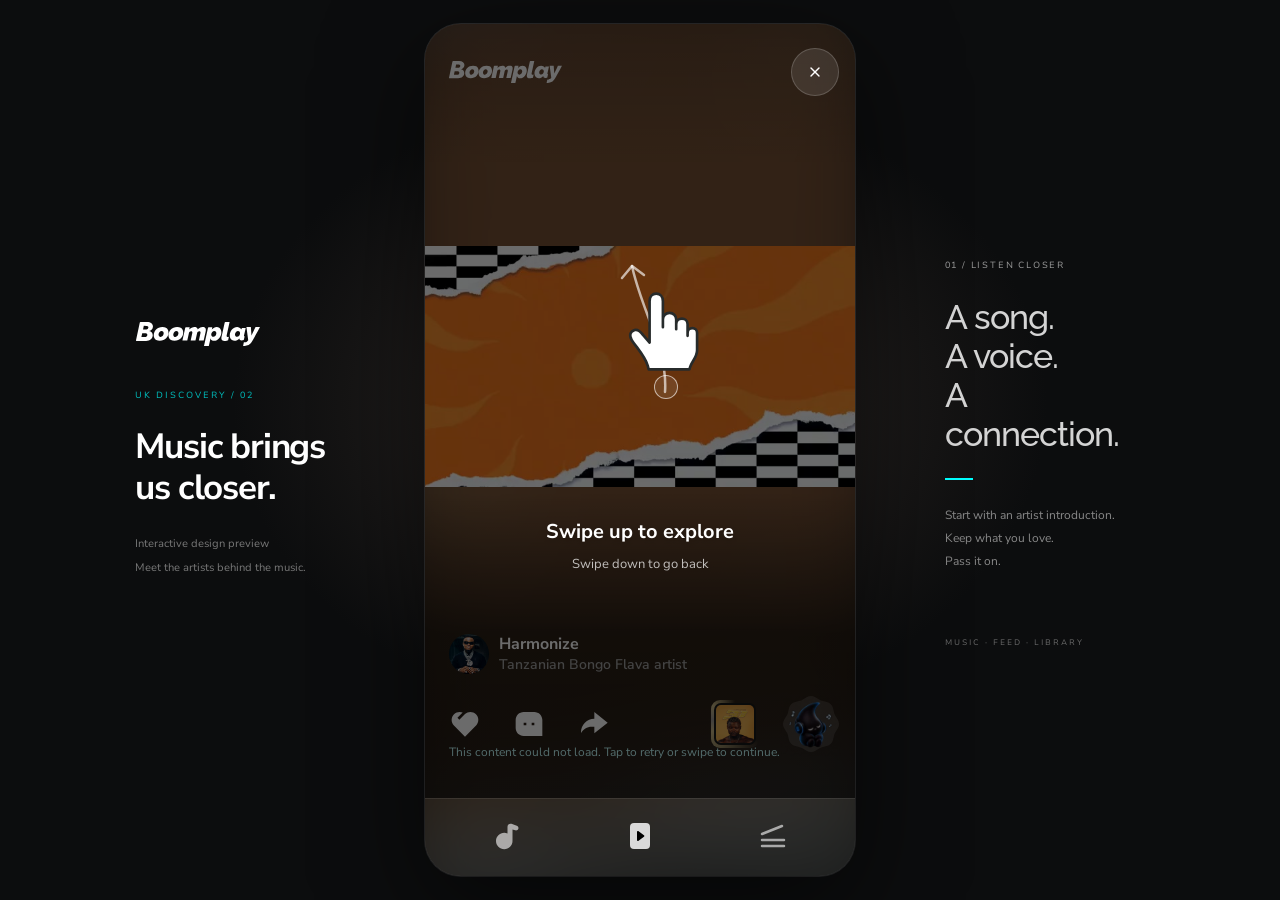
==== index.html @ cca865b2 "Publish shared full-screen Account and mini player (87ee0cc)" ====
<!DOCTYPE html><html lang="en-GB" class="dark"><head><meta charSet="utf-8"/><meta name="viewport" content="width=device-width, initial-scale=1, viewport-fit=cover"/><link rel="preload" as="image" href="/figma-v1/feed.svg"/><link rel="preload" as="image" href="/figma-v1/library.svg"/><link rel="stylesheet" href="/_next/static/css/index.8uAhWhZe.css" data-rsc-css-href="/_next/static/css/index.8uAhWhZe.css" data-precedence="vite-rsc/importer-resources"/><link rel="modulepreload" fetchPriority="low" href="/_next/static/chunks/index-BXemwXp8.js"/><script src="/_next/static/chunks/rolldown-runtime-C60lm6uB.js" type="module" async=""></script><script src="/_next/static/chunks/framework-D_rUT4EX.js" type="module" async=""></script><link rel="modulepreload" href="/_next/static/chunks/layout-segment-context-BwoHKaS6.js" crossorigin=""/><link rel="modulepreload" href="/_next/static/chunks/page-CRWedIhY.js" crossorigin=""/><title>Boomplay · Listen closer</title><meta name="description" content="An independent Boomplay UK music discovery prototype."/><meta name="robots" content="noindex, nofollow"/><meta name="theme-color" content="#121212"/><script>Object.assign(((self[Symbol.for("vinext.navigationRuntime")]??={bootstrap:{routeManifest:null},functions:{}}).bootstrap.rsc??={rsc:[]}),{params:{},nav:{"pathname":"/","searchParams":[]}})</script><link rel="modulepreload" href="/_next/static/chunks/index-BXemwXp8.js" />
</head><body><div class="experience"><aside class="desktop-caption"><img src="/brand.svg" alt="Boomplay"/><span>UK DISCOVERY / 02</span><p>Music brings<br/>us closer.</p><small>Interactive design preview<br/>Meet the artists behind the music.</small></aside><main data-sheet="false" data-feed-end="false" data-queue-source="feed" data-queue-position="0" class="phone is-feed" style="--progress:0%;--art-colour:#b96631;--art-image:url(&quot;/media/harmonize.webp&quot;)"><div data-orientation="horizontal" data-activation-direction="none" data-slot="tabs" class="group/tabs flex gap-2 data-horizontal:flex-col app-tabs"><div class="media-stage" data-framing="landscape" data-visible="true"><div class="media-reel  handoff-none" style="transform:translateY(0px)"><div class="ambient-field" aria-hidden="true" style="background-image:url(&quot;/media/harmonize-first-frame.jpg&quot;)"><canvas class="video-atmosphere" aria-hidden="true"></canvas></div><video aria-hidden="true" data-content-key="harmonize:intro" class="" src="/media/harmonize.mp4" poster="/media/harmonize-first-frame.jpg" playsInline="" preload="auto"></video><div class="neighbour-media next-media" data-framing="portrait"><div class="ambient-field" aria-hidden="true" style="background-image:url(&quot;/media/tyla-she-did-it-again-vertical-first-frame.jpg&quot;)"></div><img src="/media/tyla-she-did-it-again-vertical-first-frame.jpg" alt=""/></div></div></div><div data-orientation="horizontal" data-activation-direction="none" id="base-ui-_R_4pi_" role="tabpanel" tabindex="0" data-index="-1" data-slot="tabs-content" aria-label="Feed. Tap to play or pause. Swipe up or down to change artist. Keyboard: Space to play, arrow keys to change artist." class="flex-1 text-sm outline-none feed-panel"><div class="feed-scrim" data-framing="landscape"></div><div class="feed-reading-veil" aria-hidden="true"></div><header class="feed-header"><img src="/brand.svg" alt="Boomplay"/><button class="feed-header-more" aria-label="More options" aria-haspopup="dialog"><img src="/figma-v1/more.svg" width="32" height="32" alt=""/></button></header><div class="feed-bottom  has-artist-avatar" style="transform:translateY(0px);opacity:1"><div class="recommendation-emotion-stream" data-track-id="harmonize" data-sequence="hug|star|star" aria-hidden="true" style="height:0;bottom:0;right:0"></div><img class="feed-artist-avatar" src="/media/harmonize-avatar.jpg" alt="Harmonize portrait"/><h1>Harmonize</h1><div class="artist-line"><button aria-label="About Harmonize">Tanzanian Bongo Flava artist</button></div><output class="playback-status"></output><div class="feed-actions"><button class="feed-compact-action" aria-label="Save song" aria-pressed="false"><img class="figma-glyph " src="/figma-v1/save.svg" width="32" height="32" alt="" aria-hidden="true" draggable="false"/></button><button class="feed-compact-action" aria-label="Song comments"><img src="/figma-v1/comment.svg" width="32" height="32" alt=""/></button><button class="feed-compact-action" aria-label="Share song"><img src="/figma-v1/share.svg" width="32" height="32" alt=""/></button><div id="song-entry-slot"><button class="song-entry" style="--album-accent:#c8b785" aria-label="Play For No Reason"><span><img src="/media/harmonize.webp" alt=""/></span></button></div><button class="feed-recommend-emotion" aria-label="Recommend" aria-pressed="false"><span class="figma-recommend " aria-hidden="true"><img class="figma-recommend-halo" src="/figma-v1/recommend-halo.svg" width="56" height="56" alt="" draggable="false"/><span class="music-spirit" aria-hidden="true" data-recommended="false"><picture><source media="(prefers-reduced-motion: reduce)" srcSet="/music-spirit/idle.png"/><img draggable="false" alt="" src="/music-spirit/idle.webp"/></picture></span></span></button></div></div><div class="feed-edge-timeline" style="--progress:0%"><input type="range" aria-label="Playback progress" aria-valuetext="0:00 of 0:24" min="0" max="24.54" step="0.1" style="--progress:0%" value="0"/></div></div><div data-orientation="horizontal" data-activation-direction="none" role="tablist" data-slot="tabs-list" data-variant="default" aria-label="Main navigation" class="group/tabs-list inline-flex w-fit items-center justify-center rounded-lg p-[3px] text-muted-foreground group-data-horizontal/tabs:h-8 group-data-vertical/tabs:h-fit group-data-vertical/tabs:flex-col data-[variant=line]:rounded-none bg-muted bottom-nav"><button type="button" data-orientation="horizontal" data-activation-direction="none" aria-disabled="false" tabindex="-1" role="tab" aria-selected="false" id="base-ui-_R_spi_" data-slot="tabs-trigger" class="relative inline-flex h-[calc(100%-1px)] flex-1 items-center justify-center gap-1.5 rounded-md border border-transparent px-1.5 py-0.5 text-sm font-medium whitespace-nowrap text-foreground/60 transition-all group-data-vertical/tabs:w-full group-data-vertical/tabs:justify-start hover:text-foreground focus-visible:border-ring focus-visible:ring-[3px] focus-visible:ring-ring/50 focus-visible:outline-1 focus-visible:outline-ring disabled:pointer-events-none disabled:opacity-50 has-data-[icon=inline-end]:pr-1 has-data-[icon=inline-start]:pl-1 aria-disabled:pointer-events-none aria-disabled:opacity-50 dark:text-muted-foreground dark:hover:text-foreground group-data-[variant=default]/tabs-list:data-active:shadow-sm group-data-[variant=line]/tabs-list:data-active:shadow-none [&amp;_svg]:pointer-events-none [&amp;_svg]:shrink-0 [&amp;_svg:not([class*=&#x27;size-&#x27;])]:size-4 group-data-[variant=line]/tabs-list:bg-transparent group-data-[variant=line]/tabs-list:data-active:bg-transparent dark:group-data-[variant=line]/tabs-list:data-active:border-transparent dark:group-data-[variant=line]/tabs-list:data-active:bg-transparent data-active:bg-background data-active:text-foreground dark:data-active:border-input dark:data-active:bg-input/30 dark:data-active:text-foreground after:absolute after:bg-foreground after:opacity-0 after:transition-opacity group-data-horizontal/tabs:after:inset-x-0 group-data-horizontal/tabs:after:bottom-[-5px] group-data-horizontal/tabs:after:h-0.5 group-data-vertical/tabs:after:inset-y-0 group-data-vertical/tabs:after:-right-1 group-data-vertical/tabs:after:w-0.5 group-data-[variant=line]/tabs-list:data-active:after:opacity-100"><img class="figma-nav-glyph" src="/figma-v1/music.svg" width="32" height="32" alt="" aria-hidden="true" draggable="false"/><span>Music</span></button><button type="button" data-active="" data-orientation="horizontal" data-activation-direction="none" aria-disabled="false" tabindex="-1" role="tab" aria-selected="true" id="base-ui-_R_1cpi_" data-composite-item-active="" data-slot="tabs-trigger" class="relative inline-flex h-[calc(100%-1px)] flex-1 items-center justify-center gap-1.5 rounded-md border border-transparent px-1.5 py-0.5 text-sm font-medium whitespace-nowrap text-foreground/60 transition-all group-data-vertical/tabs:w-full group-data-vertical/tabs:justify-start hover:text-foreground focus-visible:border-ring focus-visible:ring-[3px] focus-visible:ring-ring/50 focus-visible:outline-1 focus-visible:outline-ring disabled:pointer-events-none disabled:opacity-50 has-data-[icon=inline-end]:pr-1 has-data-[icon=inline-start]:pl-1 aria-disabled:pointer-events-none aria-disabled:opacity-50 dark:text-muted-foreground dark:hover:text-foreground group-data-[variant=default]/tabs-list:data-active:shadow-sm group-data-[variant=line]/tabs-list:data-active:shadow-none [&amp;_svg]:pointer-events-none [&amp;_svg]:shrink-0 [&amp;_svg:not([class*=&#x27;size-&#x27;])]:size-4 group-data-[variant=line]/tabs-list:bg-transparent group-data-[variant=line]/tabs-list:data-active:bg-transparent dark:group-data-[variant=line]/tabs-list:data-active:border-transparent dark:group-data-[variant=line]/tabs-list:data-active:bg-transparent data-active:bg-background data-active:text-foreground dark:data-active:border-input dark:data-active:bg-input/30 dark:data-active:text-foreground after:absolute after:bg-foreground after:opacity-0 after:transition-opacity group-data-horizontal/tabs:after:inset-x-0 group-data-horizontal/tabs:after:bottom-[-5px] group-data-horizontal/tabs:after:h-0.5 group-data-vertical/tabs:after:inset-y-0 group-data-vertical/tabs:after:-right-1 group-data-vertical/tabs:after:w-0.5 group-data-[variant=line]/tabs-list:data-active:after:opacity-100"><img class="figma-nav-glyph" src="/figma-v1/feed.svg" width="32" height="32" alt="" aria-hidden="true" draggable="false"/><span>Feed</span></button><button type="button" data-orientation="horizontal" data-activation-direction="none" aria-disabled="false" tabindex="-1" role="tab" aria-selected="false" id="base-ui-_R_1spi_" data-slot="tabs-trigger" class="relative inline-flex h-[calc(100%-1px)] flex-1 items-center justify-center gap-1.5 rounded-md border border-transparent px-1.5 py-0.5 text-sm font-medium whitespace-nowrap text-foreground/60 transition-all group-data-vertical/tabs:w-full group-data-vertical/tabs:justify-start hover:text-foreground focus-visible:border-ring focus-visible:ring-[3px] focus-visible:ring-ring/50 focus-visible:outline-1 focus-visible:outline-ring disabled:pointer-events-none disabled:opacity-50 has-data-[icon=inline-end]:pr-1 has-data-[icon=inline-start]:pl-1 aria-disabled:pointer-events-none aria-disabled:opacity-50 dark:text-muted-foreground dark:hover:text-foreground group-data-[variant=default]/tabs-list:data-active:shadow-sm group-data-[variant=line]/tabs-list:data-active:shadow-none [&amp;_svg]:pointer-events-none [&amp;_svg]:shrink-0 [&amp;_svg:not([class*=&#x27;size-&#x27;])]:size-4 group-data-[variant=line]/tabs-list:bg-transparent group-data-[variant=line]/tabs-list:data-active:bg-transparent dark:group-data-[variant=line]/tabs-list:data-active:border-transparent dark:group-data-[variant=line]/tabs-list:data-active:bg-transparent data-active:bg-background data-active:text-foreground dark:data-active:border-input dark:data-active:bg-input/30 dark:data-active:text-foreground after:absolute after:bg-foreground after:opacity-0 after:transition-opacity group-data-horizontal/tabs:after:inset-x-0 group-data-horizontal/tabs:after:bottom-[-5px] group-data-horizontal/tabs:after:h-0.5 group-data-vertical/tabs:after:inset-y-0 group-data-vertical/tabs:after:-right-1 group-data-vertical/tabs:after:w-0.5 group-data-[variant=line]/tabs-list:data-active:after:opacity-100"><img class="figma-nav-glyph" src="/figma-v1/library.svg" width="32" height="32" alt="" aria-hidden="true" draggable="false"/><span>Library</span></button></div></div></main><aside class="desktop-guide"><span class="guide-index">01 / LISTEN CLOSER</span><h2>A song.<br/>A voice.<br/>A connection.</h2><div class="guide-rule"></div><p>Start with an artist introduction.<br/>Keep what you love.<br/>Pass it on.</p><span class="guide-foot">MUSIC · FEED · LIBRARY</span></aside></div><script type="module" src="/_next/static/chunks/index-BXemwXp8.js" id="_R_" async=""></script><script>((self[Symbol.for("vinext.navigationRuntime")]??={bootstrap:{routeManifest:null},functions:{}}).bootstrap.rsc??={rsc:[]}).rsc.push("2:I[\"8c0f216c4604\",[],\"Children\",1]\n")</script><script>((self[Symbol.for("vinext.navigationRuntime")]??={bootstrap:{routeManifest:null},functions:{}}).bootstrap.rsc??={rsc:[]}).rsc.push("3:I[\"593f344dc510\",[],\"GlobalErrorBoundary\",1]\n")</script><script>((self[Symbol.for("vinext.navigationRuntime")]??={bootstrap:{routeManifest:null},functions:{}}).bootstrap.rsc??={rsc:[]}).rsc.push("4:I[\"0b874ad30386\",[],\"default\",1]\n")</script><script>((self[Symbol.for("vinext.navigationRuntime")]??={bootstrap:{routeManifest:null},functions:{}}).bootstrap.rsc??={rsc:[]}).rsc.push("5:I[\"593f344dc510\",[],\"ErrorBoundary\",1]\n")</script><script>((self[Symbol.for("vinext.navigationRuntime")]??={bootstrap:{routeManifest:null},functions:{}}).bootstrap.rsc??={rsc:[]}).rsc.push("6:I[\"15c18cfaeeff\",[],\"LayoutSegmentProvider\",1]\n")</script><script>((self[Symbol.for("vinext.navigationRuntime")]??={bootstrap:{routeManifest:null},functions:{}}).bootstrap.rsc??={rsc:[]}).rsc.push("7:I[\"8c0f216c4604\",[],\"Slot\",1]\n")</script><script>((self[Symbol.for("vinext.navigationRuntime")]??={bootstrap:{routeManifest:null},functions:{}}).bootstrap.rsc??={rsc:[]}).rsc.push("8:I[\"593f344dc510\",[],\"NotFoundBoundary\",1]\n")</script><script>((self[Symbol.for("vinext.navigationRuntime")]??={bootstrap:{routeManifest:null},functions:{}}).bootstrap.rsc??={rsc:[]}).rsc.push("9:I[\"9276801271d6\",[],\"AppRouterScrollTarget\",1]\n")</script><script>((self[Symbol.for("vinext.navigationRuntime")]??={bootstrap:{routeManifest:null},functions:{}}).bootstrap.rsc??={rsc:[]}).rsc.push("a:I[\"593f344dc510\",[],\"RedirectBoundary\",1]\n")</script><script>((self[Symbol.for("vinext.navigationRuntime")]??={bootstrap:{routeManifest:null},functions:{}}).bootstrap.rsc??={rsc:[]}).rsc.push(":HL[\"/_next/static/css/index.8uAhWhZe.css\",\"style\"     ]\n")</script><script>((self[Symbol.for("vinext.navigationRuntime")]??={bootstrap:{routeManifest:null},functions:{}}).bootstrap.rsc??={rsc:[]}).rsc.push("0:{\"page:/\":\"$L1\",\"layout:/\":[[[\"$\",\"link\",\"css:/_next/static/css/index.8uAhWhZe.css\",{\"rel\":\"stylesheet\",\"precedence\":\"vite-rsc/importer-resources\",\"href\":\"/_next/static/css/index.8uAhWhZe.css\",\"data-rsc-css-href\":\"/_next/static/css/index.8uAhWhZe.css\"}],\"$undefined\"],[\"$\",\"html\",null,{\"lang\":\"en-GB\",\"className\":\"dark\",\"children\":[\"$\",\"body\",null,{\"children\":[\"$\",\"$L2\",null,{}]}]}]],\"route:/\":[[[\"$\",\"meta\",null,{\"charSet\":\"utf-8\"}],[[\"$\",\"title\",\"0\",{\"children\":\"Boomplay · Listen closer\"}],[\"$\",\"meta\",\"1\",{\"name\":\"description\",\"content\":\"An independent Boomplay UK music discovery prototype.\"}],[\"$\",\"meta\",\"2\",{\"name\":\"robots\",\"content\":\"noindex, nofollow\"}]],[[\"$\",\"meta\",\"0\",{\"name\":\"viewport\",\"content\":\"width=device-width, initial-scale=1, viewport-fit=cover\"}],[\"$\",\"meta\",\"1\",{\"name\":\"theme-color\",\"content\":\"#121212\"}]]],[\"$\",\"$L3\",null,{\"fallback\":\"$4\",\"children\":[\"$\",\"$L5\",null,{\"fallback\":\"$4\",\"children\":[\"$\",\"$L6\",null,{\"providerId\":\"layout:/\",\"segmentMap\":{\"children\":[]},\"children\":[\"$\",\"$L7\",null,{\"id\":\"layout:/\",\"parallelSlots\":\"$undefined\",\"children\":[\"$\",\"$L8\",null,{\"resetKey\":\"\",\"fallback\":[[\"$\",\"title\",null,{\"children\":\"404: This page could not be found.\"}],[\"$\",\"div\",null,{\"style\":{\"fontFamily\":\"system-ui,\\\"Segoe UI\\\",Roboto,Helvetica,Arial,sans-serif,\\\"Apple Color Emoji\\\",\\\"Segoe UI Emoji\\\"\",\"height\":\"100vh\",\"textAlign\":\"center\",\"display\":\"flex\",\"flexDirection\":\"column\",\"alignItems\":\"center\",\"justifyContent\":\"center\"},\"children\":[\"$\",\"div\",null,{\"children\":[[\"$\",\"style\",null,{\"dangerouslySetInnerHTML\":{\"__html\":\"body{color:#000;background:#fff;margin:0}.next-error-h1{border-right:1px solid rgba(0,0,0,.3)}@media (prefers-color-scheme:dark){body{color:#fff;background:#000}.next-error-h1{border-right:1px solid rgba(255,255,255,.3)}}\"}}],[\"$\",\"h1\",null,{\"className\":\"next-error-h1\",\"style\":{\"display\":\"inline-block\",\"margin\":\"0 20px 0 0\",\"padding\":\"0 23px 0 0\",\"fontSize\":24,\"fontWeight\":500,\"verticalAlign\":\"top\",\"lineHeight\":\"49px\"},\"children\":404}],[\"$\",\"div\",null,{\"style\":{\"display\":\"inline-block\"},\"children\":[\"$\",\"h2\",null,{\"style\":{\"fontSize\":14,\"fontWeight\":400,\"lineHeight\":\"49px\",\"margin\":0},\"children\":\"This page could not be found.\"}]}]]}]}]],\"children\":[\"$\",\"$L9\",null,{\"children\":[\"$\",\"$La\",null,{\"children\":[[\"$\",\"$L6\",null,{\"providerId\":\"page:/\",\"segmentMap\":{\"children\":[\"__PAGE__\"]},\"children\":[\"$\",\"$L7\",null,{\"id\":\"page:/\"}]}],null]}]}]}]}]}]}]}],null,null],\"__route\":\"route:/\",\"__interceptionContext\":null,\"__layoutIds\":[\"layout:/\"],\"__rootLayout\":\"/\",\"__bfcacheSegmentIdentities\":{\"layout:/\":\"[\\\"layout\\\",\\\"layout:/\\\",\\\"root-boundary:/\\\",\\\"\\\"]\",\"page:/\":\"[\\\"page\\\",\\\"page:/\\\",\\\"root-boundary:/\\\",\\\"\\\"]\"},\"__srcPage\":[\"page\"],\"__layoutFlags\":{\"layout:/\":\"s\"},\"__artifactCompatibility\":{\"schemaVersion\":1,\"graphVersion\":\"app-route-graph:1177fd80f83fa7b0\",\"deploymentVersion\":\"e0d09334-4d66-49b4-8628-a50c7e6ee280\",\"appElementsSchemaVersion\":1,\"rscPayloadSchemaVersion\":1,\"rootBoundaryId\":\"/\",\"renderEpoch\":null}}\n")</script><script>((self[Symbol.for("vinext.navigationRuntime")]??={bootstrap:{routeManifest:null},functions:{}}).bootstrap.rsc??={rsc:[]}).rsc.push("b:I[\"6efdf509a785\",[],\"default\",1]\n")</script><script>((self[Symbol.for("vinext.navigationRuntime")]??={bootstrap:{routeManifest:null},functions:{}}).bootstrap.rsc??={rsc:[]}).rsc.push("1:[\"$\",\"$Lb\",null,{\"params\":\"$@c\",\"searchParams\":\"$@d\"}]\n")</script><script>((self[Symbol.for("vinext.navigationRuntime")]??={bootstrap:{routeManifest:null},functions:{}}).bootstrap.rsc??={rsc:[]}).rsc.push("c:{}\n")</script><script>((self[Symbol.for("vinext.navigationRuntime")]??={bootstrap:{routeManifest:null},functions:{}}).bootstrap.rsc??={rsc:[]}).rsc.push("d:{}\n")</script><script>Object.assign(((self[Symbol.for("vinext.navigationRuntime")]??={bootstrap:{routeManifest:null},functions:{}}).bootstrap.rsc??={rsc:[]}),{"initialCacheKind":"dynamic"});((self[Symbol.for("vinext.navigationRuntime")]??={bootstrap:{routeManifest:null},functions:{}}).bootstrap.rsc??={rsc:[]}).done=true</script></body></html>
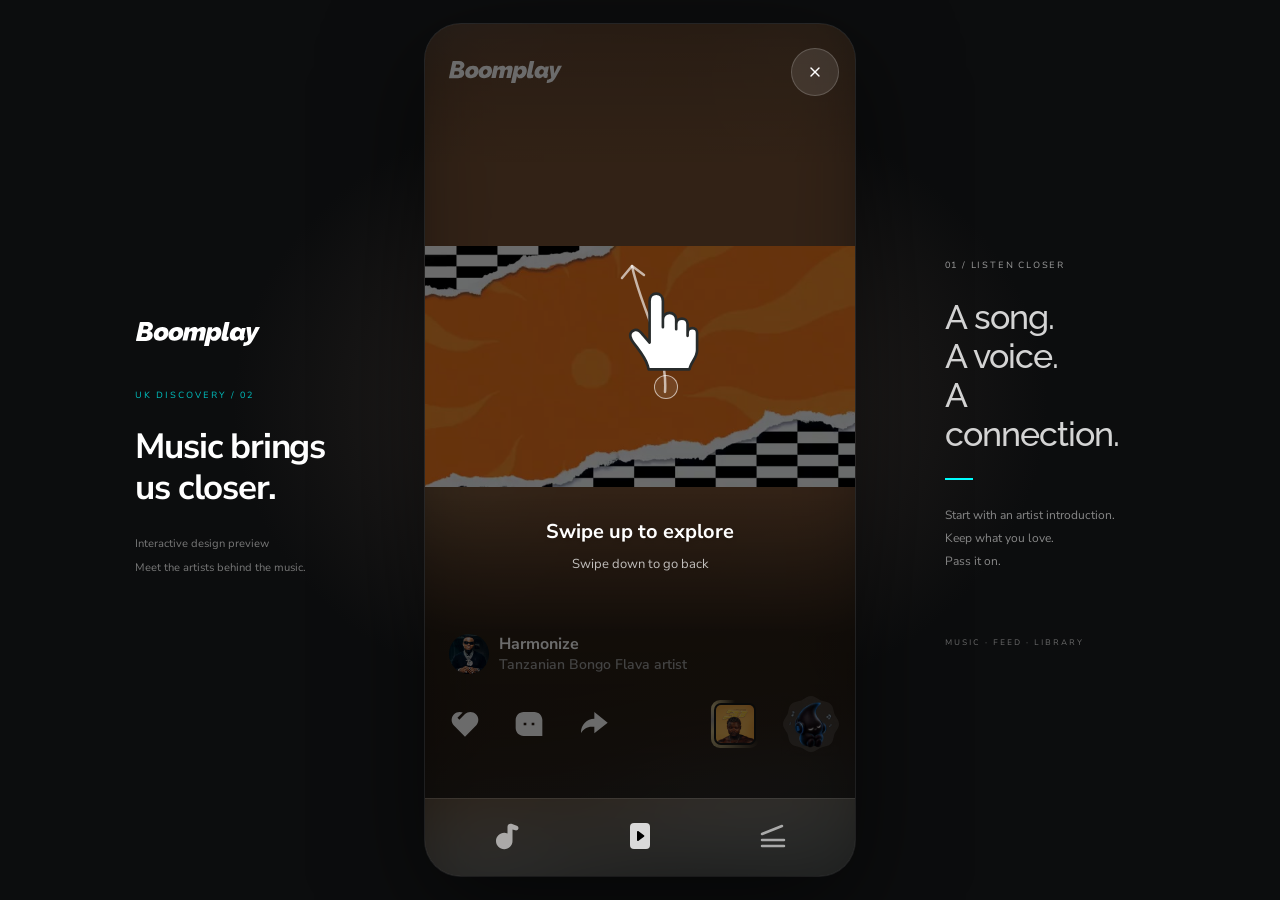
==== commit acd3d561: "Publish playback state synchronization fix (cc3fb4c)" ====
--- a/index.html
+++ b/index.html
@@ -1,2 +1,2 @@
-<!DOCTYPE html><html lang="en-GB" class="dark"><head><meta charSet="utf-8"/><meta name="viewport" content="width=device-width, initial-scale=1, viewport-fit=cover"/><link rel="preload" as="image" href="/figma-v1/feed.svg"/><link rel="preload" as="image" href="/figma-v1/library.svg"/><link rel="stylesheet" href="/_next/static/css/index.8uAhWhZe.css" data-rsc-css-href="/_next/static/css/index.8uAhWhZe.css" data-precedence="vite-rsc/importer-resources"/><link rel="modulepreload" fetchPriority="low" href="/_next/static/chunks/index-BXemwXp8.js"/><script src="/_next/static/chunks/rolldown-runtime-C60lm6uB.js" type="module" async=""></script><script src="/_next/static/chunks/framework-D_rUT4EX.js" type="module" async=""></script><link rel="modulepreload" href="/_next/static/chunks/layout-segment-context-BwoHKaS6.js" crossorigin=""/><link rel="modulepreload" href="/_next/static/chunks/page-CRWedIhY.js" crossorigin=""/><title>Boomplay · Listen closer</title><meta name="description" content="An independent Boomplay UK music discovery prototype."/><meta name="robots" content="noindex, nofollow"/><meta name="theme-color" content="#121212"/><script>Object.assign(((self[Symbol.for("vinext.navigationRuntime")]??={bootstrap:{routeManifest:null},functions:{}}).bootstrap.rsc??={rsc:[]}),{params:{},nav:{"pathname":"/","searchParams":[]}})</script><link rel="modulepreload" href="/_next/static/chunks/index-BXemwXp8.js" />
-</head><body><div class="experience"><aside class="desktop-caption"><img src="/brand.svg" alt="Boomplay"/><span>UK DISCOVERY / 02</span><p>Music brings<br/>us closer.</p><small>Interactive design preview<br/>Meet the artists behind the music.</small></aside><main data-sheet="false" data-feed-end="false" data-queue-source="feed" data-queue-position="0" class="phone is-feed" style="--progress:0%;--art-colour:#b96631;--art-image:url(&quot;/media/harmonize.webp&quot;)"><div data-orientation="horizontal" data-activation-direction="none" data-slot="tabs" class="group/tabs flex gap-2 data-horizontal:flex-col app-tabs"><div class="media-stage" data-framing="landscape" data-visible="true"><div class="media-reel  handoff-none" style="transform:translateY(0px)"><div class="ambient-field" aria-hidden="true" style="background-image:url(&quot;/media/harmonize-first-frame.jpg&quot;)"><canvas class="video-atmosphere" aria-hidden="true"></canvas></div><video aria-hidden="true" data-content-key="harmonize:intro" class="" src="/media/harmonize.mp4" poster="/media/harmonize-first-frame.jpg" playsInline="" preload="auto"></video><div class="neighbour-media next-media" data-framing="portrait"><div class="ambient-field" aria-hidden="true" style="background-image:url(&quot;/media/tyla-she-did-it-again-vertical-first-frame.jpg&quot;)"></div><img src="/media/tyla-she-did-it-again-vertical-first-frame.jpg" alt=""/></div></div></div><div data-orientation="horizontal" data-activation-direction="none" id="base-ui-_R_4pi_" role="tabpanel" tabindex="0" data-index="-1" data-slot="tabs-content" aria-label="Feed. Tap to play or pause. Swipe up or down to change artist. Keyboard: Space to play, arrow keys to change artist." class="flex-1 text-sm outline-none feed-panel"><div class="feed-scrim" data-framing="landscape"></div><div class="feed-reading-veil" aria-hidden="true"></div><header class="feed-header"><img src="/brand.svg" alt="Boomplay"/><button class="feed-header-more" aria-label="More options" aria-haspopup="dialog"><img src="/figma-v1/more.svg" width="32" height="32" alt=""/></button></header><div class="feed-bottom  has-artist-avatar" style="transform:translateY(0px);opacity:1"><div class="recommendation-emotion-stream" data-track-id="harmonize" data-sequence="hug|star|star" aria-hidden="true" style="height:0;bottom:0;right:0"></div><img class="feed-artist-avatar" src="/media/harmonize-avatar.jpg" alt="Harmonize portrait"/><h1>Harmonize</h1><div class="artist-line"><button aria-label="About Harmonize">Tanzanian Bongo Flava artist</button></div><output class="playback-status"></output><div class="feed-actions"><button class="feed-compact-action" aria-label="Save song" aria-pressed="false"><img class="figma-glyph " src="/figma-v1/save.svg" width="32" height="32" alt="" aria-hidden="true" draggable="false"/></button><button class="feed-compact-action" aria-label="Song comments"><img src="/figma-v1/comment.svg" width="32" height="32" alt=""/></button><button class="feed-compact-action" aria-label="Share song"><img src="/figma-v1/share.svg" width="32" height="32" alt=""/></button><div id="song-entry-slot"><button class="song-entry" style="--album-accent:#c8b785" aria-label="Play For No Reason"><span><img src="/media/harmonize.webp" alt=""/></span></button></div><button class="feed-recommend-emotion" aria-label="Recommend" aria-pressed="false"><span class="figma-recommend " aria-hidden="true"><img class="figma-recommend-halo" src="/figma-v1/recommend-halo.svg" width="56" height="56" alt="" draggable="false"/><span class="music-spirit" aria-hidden="true" data-recommended="false"><picture><source media="(prefers-reduced-motion: reduce)" srcSet="/music-spirit/idle.png"/><img draggable="false" alt="" src="/music-spirit/idle.webp"/></picture></span></span></button></div></div><div class="feed-edge-timeline" style="--progress:0%"><input type="range" aria-label="Playback progress" aria-valuetext="0:00 of 0:24" min="0" max="24.54" step="0.1" style="--progress:0%" value="0"/></div></div><div data-orientation="horizontal" data-activation-direction="none" role="tablist" data-slot="tabs-list" data-variant="default" aria-label="Main navigation" class="group/tabs-list inline-flex w-fit items-center justify-center rounded-lg p-[3px] text-muted-foreground group-data-horizontal/tabs:h-8 group-data-vertical/tabs:h-fit group-data-vertical/tabs:flex-col data-[variant=line]:rounded-none bg-muted bottom-nav"><button type="button" data-orientation="horizontal" data-activation-direction="none" aria-disabled="false" tabindex="-1" role="tab" aria-selected="false" id="base-ui-_R_spi_" data-slot="tabs-trigger" class="relative inline-flex h-[calc(100%-1px)] flex-1 items-center justify-center gap-1.5 rounded-md border border-transparent px-1.5 py-0.5 text-sm font-medium whitespace-nowrap text-foreground/60 transition-all group-data-vertical/tabs:w-full group-data-vertical/tabs:justify-start hover:text-foreground focus-visible:border-ring focus-visible:ring-[3px] focus-visible:ring-ring/50 focus-visible:outline-1 focus-visible:outline-ring disabled:pointer-events-none disabled:opacity-50 has-data-[icon=inline-end]:pr-1 has-data-[icon=inline-start]:pl-1 aria-disabled:pointer-events-none aria-disabled:opacity-50 dark:text-muted-foreground dark:hover:text-foreground group-data-[variant=default]/tabs-list:data-active:shadow-sm group-data-[variant=line]/tabs-list:data-active:shadow-none [&amp;_svg]:pointer-events-none [&amp;_svg]:shrink-0 [&amp;_svg:not([class*=&#x27;size-&#x27;])]:size-4 group-data-[variant=line]/tabs-list:bg-transparent group-data-[variant=line]/tabs-list:data-active:bg-transparent dark:group-data-[variant=line]/tabs-list:data-active:border-transparent dark:group-data-[variant=line]/tabs-list:data-active:bg-transparent data-active:bg-background data-active:text-foreground dark:data-active:border-input dark:data-active:bg-input/30 dark:data-active:text-foreground after:absolute after:bg-foreground after:opacity-0 after:transition-opacity group-data-horizontal/tabs:after:inset-x-0 group-data-horizontal/tabs:after:bottom-[-5px] group-data-horizontal/tabs:after:h-0.5 group-data-vertical/tabs:after:inset-y-0 group-data-vertical/tabs:after:-right-1 group-data-vertical/tabs:after:w-0.5 group-data-[variant=line]/tabs-list:data-active:after:opacity-100"><img class="figma-nav-glyph" src="/figma-v1/music.svg" width="32" height="32" alt="" aria-hidden="true" draggable="false"/><span>Music</span></button><button type="button" data-active="" data-orientation="horizontal" data-activation-direction="none" aria-disabled="false" tabindex="-1" role="tab" aria-selected="true" id="base-ui-_R_1cpi_" data-composite-item-active="" data-slot="tabs-trigger" class="relative inline-flex h-[calc(100%-1px)] flex-1 items-center justify-center gap-1.5 rounded-md border border-transparent px-1.5 py-0.5 text-sm font-medium whitespace-nowrap text-foreground/60 transition-all group-data-vertical/tabs:w-full group-data-vertical/tabs:justify-start hover:text-foreground focus-visible:border-ring focus-visible:ring-[3px] focus-visible:ring-ring/50 focus-visible:outline-1 focus-visible:outline-ring disabled:pointer-events-none disabled:opacity-50 has-data-[icon=inline-end]:pr-1 has-data-[icon=inline-start]:pl-1 aria-disabled:pointer-events-none aria-disabled:opacity-50 dark:text-muted-foreground dark:hover:text-foreground group-data-[variant=default]/tabs-list:data-active:shadow-sm group-data-[variant=line]/tabs-list:data-active:shadow-none [&amp;_svg]:pointer-events-none [&amp;_svg]:shrink-0 [&amp;_svg:not([class*=&#x27;size-&#x27;])]:size-4 group-data-[variant=line]/tabs-list:bg-transparent group-data-[variant=line]/tabs-list:data-active:bg-transparent dark:group-data-[variant=line]/tabs-list:data-active:border-transparent dark:group-data-[variant=line]/tabs-list:data-active:bg-transparent data-active:bg-background data-active:text-foreground dark:data-active:border-input dark:data-active:bg-input/30 dark:data-active:text-foreground after:absolute after:bg-foreground after:opacity-0 after:transition-opacity group-data-horizontal/tabs:after:inset-x-0 group-data-horizontal/tabs:after:bottom-[-5px] group-data-horizontal/tabs:after:h-0.5 group-data-vertical/tabs:after:inset-y-0 group-data-vertical/tabs:after:-right-1 group-data-vertical/tabs:after:w-0.5 group-data-[variant=line]/tabs-list:data-active:after:opacity-100"><img class="figma-nav-glyph" src="/figma-v1/feed.svg" width="32" height="32" alt="" aria-hidden="true" draggable="false"/><span>Feed</span></button><button type="button" data-orientation="horizontal" data-activation-direction="none" aria-disabled="false" tabindex="-1" role="tab" aria-selected="false" id="base-ui-_R_1spi_" data-slot="tabs-trigger" class="relative inline-flex h-[calc(100%-1px)] flex-1 items-center justify-center gap-1.5 rounded-md border border-transparent px-1.5 py-0.5 text-sm font-medium whitespace-nowrap text-foreground/60 transition-all group-data-vertical/tabs:w-full group-data-vertical/tabs:justify-start hover:text-foreground focus-visible:border-ring focus-visible:ring-[3px] focus-visible:ring-ring/50 focus-visible:outline-1 focus-visible:outline-ring disabled:pointer-events-none disabled:opacity-50 has-data-[icon=inline-end]:pr-1 has-data-[icon=inline-start]:pl-1 aria-disabled:pointer-events-none aria-disabled:opacity-50 dark:text-muted-foreground dark:hover:text-foreground group-data-[variant=default]/tabs-list:data-active:shadow-sm group-data-[variant=line]/tabs-list:data-active:shadow-none [&amp;_svg]:pointer-events-none [&amp;_svg]:shrink-0 [&amp;_svg:not([class*=&#x27;size-&#x27;])]:size-4 group-data-[variant=line]/tabs-list:bg-transparent group-data-[variant=line]/tabs-list:data-active:bg-transparent dark:group-data-[variant=line]/tabs-list:data-active:border-transparent dark:group-data-[variant=line]/tabs-list:data-active:bg-transparent data-active:bg-background data-active:text-foreground dark:data-active:border-input dark:data-active:bg-input/30 dark:data-active:text-foreground after:absolute after:bg-foreground after:opacity-0 after:transition-opacity group-data-horizontal/tabs:after:inset-x-0 group-data-horizontal/tabs:after:bottom-[-5px] group-data-horizontal/tabs:after:h-0.5 group-data-vertical/tabs:after:inset-y-0 group-data-vertical/tabs:after:-right-1 group-data-vertical/tabs:after:w-0.5 group-data-[variant=line]/tabs-list:data-active:after:opacity-100"><img class="figma-nav-glyph" src="/figma-v1/library.svg" width="32" height="32" alt="" aria-hidden="true" draggable="false"/><span>Library</span></button></div></div></main><aside class="desktop-guide"><span class="guide-index">01 / LISTEN CLOSER</span><h2>A song.<br/>A voice.<br/>A connection.</h2><div class="guide-rule"></div><p>Start with an artist introduction.<br/>Keep what you love.<br/>Pass it on.</p><span class="guide-foot">MUSIC · FEED · LIBRARY</span></aside></div><script type="module" src="/_next/static/chunks/index-BXemwXp8.js" id="_R_" async=""></script><script>((self[Symbol.for("vinext.navigationRuntime")]??={bootstrap:{routeManifest:null},functions:{}}).bootstrap.rsc??={rsc:[]}).rsc.push("2:I[\"8c0f216c4604\",[],\"Children\",1]\n")</script><script>((self[Symbol.for("vinext.navigationRuntime")]??={bootstrap:{routeManifest:null},functions:{}}).bootstrap.rsc??={rsc:[]}).rsc.push("3:I[\"593f344dc510\",[],\"GlobalErrorBoundary\",1]\n")</script><script>((self[Symbol.for("vinext.navigationRuntime")]??={bootstrap:{routeManifest:null},functions:{}}).bootstrap.rsc??={rsc:[]}).rsc.push("4:I[\"0b874ad30386\",[],\"default\",1]\n")</script><script>((self[Symbol.for("vinext.navigationRuntime")]??={bootstrap:{routeManifest:null},functions:{}}).bootstrap.rsc??={rsc:[]}).rsc.push("5:I[\"593f344dc510\",[],\"ErrorBoundary\",1]\n")</script><script>((self[Symbol.for("vinext.navigationRuntime")]??={bootstrap:{routeManifest:null},functions:{}}).bootstrap.rsc??={rsc:[]}).rsc.push("6:I[\"15c18cfaeeff\",[],\"LayoutSegmentProvider\",1]\n")</script><script>((self[Symbol.for("vinext.navigationRuntime")]??={bootstrap:{routeManifest:null},functions:{}}).bootstrap.rsc??={rsc:[]}).rsc.push("7:I[\"8c0f216c4604\",[],\"Slot\",1]\n")</script><script>((self[Symbol.for("vinext.navigationRuntime")]??={bootstrap:{routeManifest:null},functions:{}}).bootstrap.rsc??={rsc:[]}).rsc.push("8:I[\"593f344dc510\",[],\"NotFoundBoundary\",1]\n")</script><script>((self[Symbol.for("vinext.navigationRuntime")]??={bootstrap:{routeManifest:null},functions:{}}).bootstrap.rsc??={rsc:[]}).rsc.push("9:I[\"9276801271d6\",[],\"AppRouterScrollTarget\",1]\n")</script><script>((self[Symbol.for("vinext.navigationRuntime")]??={bootstrap:{routeManifest:null},functions:{}}).bootstrap.rsc??={rsc:[]}).rsc.push("a:I[\"593f344dc510\",[],\"RedirectBoundary\",1]\n")</script><script>((self[Symbol.for("vinext.navigationRuntime")]??={bootstrap:{routeManifest:null},functions:{}}).bootstrap.rsc??={rsc:[]}).rsc.push(":HL[\"/_next/static/css/index.8uAhWhZe.css\",\"style\"     ]\n")</script><script>((self[Symbol.for("vinext.navigationRuntime")]??={bootstrap:{routeManifest:null},functions:{}}).bootstrap.rsc??={rsc:[]}).rsc.push("0:{\"page:/\":\"$L1\",\"layout:/\":[[[\"$\",\"link\",\"css:/_next/static/css/index.8uAhWhZe.css\",{\"rel\":\"stylesheet\",\"precedence\":\"vite-rsc/importer-resources\",\"href\":\"/_next/static/css/index.8uAhWhZe.css\",\"data-rsc-css-href\":\"/_next/static/css/index.8uAhWhZe.css\"}],\"$undefined\"],[\"$\",\"html\",null,{\"lang\":\"en-GB\",\"className\":\"dark\",\"children\":[\"$\",\"body\",null,{\"children\":[\"$\",\"$L2\",null,{}]}]}]],\"route:/\":[[[\"$\",\"meta\",null,{\"charSet\":\"utf-8\"}],[[\"$\",\"title\",\"0\",{\"children\":\"Boomplay · Listen closer\"}],[\"$\",\"meta\",\"1\",{\"name\":\"description\",\"content\":\"An independent Boomplay UK music discovery prototype.\"}],[\"$\",\"meta\",\"2\",{\"name\":\"robots\",\"content\":\"noindex, nofollow\"}]],[[\"$\",\"meta\",\"0\",{\"name\":\"viewport\",\"content\":\"width=device-width, initial-scale=1, viewport-fit=cover\"}],[\"$\",\"meta\",\"1\",{\"name\":\"theme-color\",\"content\":\"#121212\"}]]],[\"$\",\"$L3\",null,{\"fallback\":\"$4\",\"children\":[\"$\",\"$L5\",null,{\"fallback\":\"$4\",\"children\":[\"$\",\"$L6\",null,{\"providerId\":\"layout:/\",\"segmentMap\":{\"children\":[]},\"children\":[\"$\",\"$L7\",null,{\"id\":\"layout:/\",\"parallelSlots\":\"$undefined\",\"children\":[\"$\",\"$L8\",null,{\"resetKey\":\"\",\"fallback\":[[\"$\",\"title\",null,{\"children\":\"404: This page could not be found.\"}],[\"$\",\"div\",null,{\"style\":{\"fontFamily\":\"system-ui,\\\"Segoe UI\\\",Roboto,Helvetica,Arial,sans-serif,\\\"Apple Color Emoji\\\",\\\"Segoe UI Emoji\\\"\",\"height\":\"100vh\",\"textAlign\":\"center\",\"display\":\"flex\",\"flexDirection\":\"column\",\"alignItems\":\"center\",\"justifyContent\":\"center\"},\"children\":[\"$\",\"div\",null,{\"children\":[[\"$\",\"style\",null,{\"dangerouslySetInnerHTML\":{\"__html\":\"body{color:#000;background:#fff;margin:0}.next-error-h1{border-right:1px solid rgba(0,0,0,.3)}@media (prefers-color-scheme:dark){body{color:#fff;background:#000}.next-error-h1{border-right:1px solid rgba(255,255,255,.3)}}\"}}],[\"$\",\"h1\",null,{\"className\":\"next-error-h1\",\"style\":{\"display\":\"inline-block\",\"margin\":\"0 20px 0 0\",\"padding\":\"0 23px 0 0\",\"fontSize\":24,\"fontWeight\":500,\"verticalAlign\":\"top\",\"lineHeight\":\"49px\"},\"children\":404}],[\"$\",\"div\",null,{\"style\":{\"display\":\"inline-block\"},\"children\":[\"$\",\"h2\",null,{\"style\":{\"fontSize\":14,\"fontWeight\":400,\"lineHeight\":\"49px\",\"margin\":0},\"children\":\"This page could not be found.\"}]}]]}]}]],\"children\":[\"$\",\"$L9\",null,{\"children\":[\"$\",\"$La\",null,{\"children\":[[\"$\",\"$L6\",null,{\"providerId\":\"page:/\",\"segmentMap\":{\"children\":[\"__PAGE__\"]},\"children\":[\"$\",\"$L7\",null,{\"id\":\"page:/\"}]}],null]}]}]}]}]}]}]}],null,null],\"__route\":\"route:/\",\"__interceptionContext\":null,\"__layoutIds\":[\"layout:/\"],\"__rootLayout\":\"/\",\"__bfcacheSegmentIdentities\":{\"layout:/\":\"[\\\"layout\\\",\\\"layout:/\\\",\\\"root-boundary:/\\\",\\\"\\\"]\",\"page:/\":\"[\\\"page\\\",\\\"page:/\\\",\\\"root-boundary:/\\\",\\\"\\\"]\"},\"__srcPage\":[\"page\"],\"__layoutFlags\":{\"layout:/\":\"s\"},\"__artifactCompatibility\":{\"schemaVersion\":1,\"graphVersion\":\"app-route-graph:1177fd80f83fa7b0\",\"deploymentVersion\":\"e0d09334-4d66-49b4-8628-a50c7e6ee280\",\"appElementsSchemaVersion\":1,\"rscPayloadSchemaVersion\":1,\"rootBoundaryId\":\"/\",\"renderEpoch\":null}}\n")</script><script>((self[Symbol.for("vinext.navigationRuntime")]??={bootstrap:{routeManifest:null},functions:{}}).bootstrap.rsc??={rsc:[]}).rsc.push("b:I[\"6efdf509a785\",[],\"default\",1]\n")</script><script>((self[Symbol.for("vinext.navigationRuntime")]??={bootstrap:{routeManifest:null},functions:{}}).bootstrap.rsc??={rsc:[]}).rsc.push("1:[\"$\",\"$Lb\",null,{\"params\":\"$@c\",\"searchParams\":\"$@d\"}]\n")</script><script>((self[Symbol.for("vinext.navigationRuntime")]??={bootstrap:{routeManifest:null},functions:{}}).bootstrap.rsc??={rsc:[]}).rsc.push("c:{}\n")</script><script>((self[Symbol.for("vinext.navigationRuntime")]??={bootstrap:{routeManifest:null},functions:{}}).bootstrap.rsc??={rsc:[]}).rsc.push("d:{}\n")</script><script>Object.assign(((self[Symbol.for("vinext.navigationRuntime")]??={bootstrap:{routeManifest:null},functions:{}}).bootstrap.rsc??={rsc:[]}),{"initialCacheKind":"dynamic"});((self[Symbol.for("vinext.navigationRuntime")]??={bootstrap:{routeManifest:null},functions:{}}).bootstrap.rsc??={rsc:[]}).done=true</script></body></html>+<!DOCTYPE html><html lang="en-GB" class="dark"><head><meta charSet="utf-8"/><meta name="viewport" content="width=device-width, initial-scale=1, viewport-fit=cover"/><link rel="preload" as="image" href="/figma-v1/feed.svg"/><link rel="preload" as="image" href="/figma-v1/library.svg"/><link rel="stylesheet" href="/_next/static/css/index.8uAhWhZe.css" data-rsc-css-href="/_next/static/css/index.8uAhWhZe.css" data-precedence="vite-rsc/importer-resources"/><link rel="modulepreload" fetchPriority="low" href="/_next/static/chunks/index-Ds-14zbI.js"/><script src="/_next/static/chunks/rolldown-runtime-C60lm6uB.js" type="module" async=""></script><script src="/_next/static/chunks/framework-D_rUT4EX.js" type="module" async=""></script><link rel="modulepreload" href="/_next/static/chunks/layout-segment-context-Ds_kRReH.js" crossorigin=""/><link rel="modulepreload" href="/_next/static/chunks/page-TjCMwhI_.js" crossorigin=""/><title>Boomplay · Listen closer</title><meta name="description" content="An independent Boomplay UK music discovery prototype."/><meta name="robots" content="noindex, nofollow"/><meta name="theme-color" content="#121212"/><script>Object.assign(((self[Symbol.for("vinext.navigationRuntime")]??={bootstrap:{routeManifest:null},functions:{}}).bootstrap.rsc??={rsc:[]}),{params:{},nav:{"pathname":"/","searchParams":[]}})</script><link rel="modulepreload" href="/_next/static/chunks/index-Ds-14zbI.js" />
+</head><body><div class="experience"><aside class="desktop-caption"><img src="/brand.svg" alt="Boomplay"/><span>UK DISCOVERY / 02</span><p>Music brings<br/>us closer.</p><small>Interactive design preview<br/>Meet the artists behind the music.</small></aside><main data-sheet="false" data-feed-end="false" data-queue-source="feed" data-queue-position="0" class="phone is-feed" style="--progress:0%;--art-colour:#b96631;--art-image:url(&quot;/media/harmonize.webp&quot;)"><div data-orientation="horizontal" data-activation-direction="none" data-slot="tabs" class="group/tabs flex gap-2 data-horizontal:flex-col app-tabs"><div class="media-stage" data-framing="landscape" data-visible="true"><div class="media-reel  handoff-none" style="transform:translateY(0px)"><div class="ambient-field" aria-hidden="true" style="background-image:url(&quot;/media/harmonize-first-frame.jpg&quot;)"><canvas class="video-atmosphere" aria-hidden="true"></canvas></div><video aria-hidden="true" data-content-key="harmonize:intro" class="" src="/media/harmonize.mp4" poster="/media/harmonize-first-frame.jpg" playsInline="" preload="auto"></video><div class="neighbour-media next-media" data-framing="portrait"><div class="ambient-field" aria-hidden="true" style="background-image:url(&quot;/media/tyla-she-did-it-again-vertical-first-frame.jpg&quot;)"></div><img src="/media/tyla-she-did-it-again-vertical-first-frame.jpg" alt=""/></div></div></div><div data-orientation="horizontal" data-activation-direction="none" id="base-ui-_R_4pi_" role="tabpanel" tabindex="0" data-index="-1" data-slot="tabs-content" aria-label="Feed. Tap to play or pause. Swipe up or down to change artist. Keyboard: Space to play, arrow keys to change artist." class="flex-1 text-sm outline-none feed-panel"><div class="feed-scrim" data-framing="landscape"></div><div class="feed-reading-veil" aria-hidden="true"></div><header class="feed-header"><img src="/brand.svg" alt="Boomplay"/><button class="feed-header-more" aria-label="More options" aria-haspopup="dialog"><img src="/figma-v1/more.svg" width="32" height="32" alt=""/></button></header><div class="feed-bottom  has-artist-avatar" style="transform:translateY(0px);opacity:1"><div class="recommendation-emotion-stream" data-track-id="harmonize" data-sequence="hug|star|star" aria-hidden="true" style="height:0;bottom:0;right:0"></div><img class="feed-artist-avatar" src="/media/harmonize-avatar.jpg" alt="Harmonize portrait"/><h1>Harmonize</h1><div class="artist-line"><button aria-label="About Harmonize">Tanzanian Bongo Flava artist</button></div><output class="playback-status"></output><div class="feed-actions"><button class="feed-compact-action" aria-label="Save song" aria-pressed="false"><img class="figma-glyph " src="/figma-v1/save.svg" width="32" height="32" alt="" aria-hidden="true" draggable="false"/></button><button class="feed-compact-action" aria-label="Song comments"><img src="/figma-v1/comment.svg" width="32" height="32" alt=""/></button><button class="feed-compact-action" aria-label="Share song"><img src="/figma-v1/share.svg" width="32" height="32" alt=""/></button><div id="song-entry-slot"><button class="song-entry" style="--album-accent:#c8b785" aria-label="Play For No Reason"><span><img src="/media/harmonize.webp" alt=""/></span></button></div><button class="feed-recommend-emotion" aria-label="Recommend" aria-pressed="false"><span class="figma-recommend " aria-hidden="true"><img class="figma-recommend-halo" src="/figma-v1/recommend-halo.svg" width="56" height="56" alt="" draggable="false"/><span class="music-spirit" aria-hidden="true" data-recommended="false"><picture><source media="(prefers-reduced-motion: reduce)" srcSet="/music-spirit/idle.png"/><img draggable="false" alt="" src="/music-spirit/idle.webp"/></picture></span></span></button></div></div><div class="feed-edge-timeline" style="--progress:0%"><input type="range" aria-label="Playback progress" aria-valuetext="0:00 of 0:24" min="0" max="24.54" step="0.1" style="--progress:0%" value="0"/></div></div><div data-orientation="horizontal" data-activation-direction="none" role="tablist" data-slot="tabs-list" data-variant="default" aria-label="Main navigation" class="group/tabs-list inline-flex w-fit items-center justify-center rounded-lg p-[3px] text-muted-foreground group-data-horizontal/tabs:h-8 group-data-vertical/tabs:h-fit group-data-vertical/tabs:flex-col data-[variant=line]:rounded-none bg-muted bottom-nav"><button type="button" data-orientation="horizontal" data-activation-direction="none" aria-disabled="false" tabindex="-1" role="tab" aria-selected="false" id="base-ui-_R_spi_" data-slot="tabs-trigger" class="relative inline-flex h-[calc(100%-1px)] flex-1 items-center justify-center gap-1.5 rounded-md border border-transparent px-1.5 py-0.5 text-sm font-medium whitespace-nowrap text-foreground/60 transition-all group-data-vertical/tabs:w-full group-data-vertical/tabs:justify-start hover:text-foreground focus-visible:border-ring focus-visible:ring-[3px] focus-visible:ring-ring/50 focus-visible:outline-1 focus-visible:outline-ring disabled:pointer-events-none disabled:opacity-50 has-data-[icon=inline-end]:pr-1 has-data-[icon=inline-start]:pl-1 aria-disabled:pointer-events-none aria-disabled:opacity-50 dark:text-muted-foreground dark:hover:text-foreground group-data-[variant=default]/tabs-list:data-active:shadow-sm group-data-[variant=line]/tabs-list:data-active:shadow-none [&amp;_svg]:pointer-events-none [&amp;_svg]:shrink-0 [&amp;_svg:not([class*=&#x27;size-&#x27;])]:size-4 group-data-[variant=line]/tabs-list:bg-transparent group-data-[variant=line]/tabs-list:data-active:bg-transparent dark:group-data-[variant=line]/tabs-list:data-active:border-transparent dark:group-data-[variant=line]/tabs-list:data-active:bg-transparent data-active:bg-background data-active:text-foreground dark:data-active:border-input dark:data-active:bg-input/30 dark:data-active:text-foreground after:absolute after:bg-foreground after:opacity-0 after:transition-opacity group-data-horizontal/tabs:after:inset-x-0 group-data-horizontal/tabs:after:bottom-[-5px] group-data-horizontal/tabs:after:h-0.5 group-data-vertical/tabs:after:inset-y-0 group-data-vertical/tabs:after:-right-1 group-data-vertical/tabs:after:w-0.5 group-data-[variant=line]/tabs-list:data-active:after:opacity-100"><img class="figma-nav-glyph" src="/figma-v1/music.svg" width="32" height="32" alt="" aria-hidden="true" draggable="false"/><span>Music</span></button><button type="button" data-active="" data-orientation="horizontal" data-activation-direction="none" aria-disabled="false" tabindex="-1" role="tab" aria-selected="true" id="base-ui-_R_1cpi_" data-composite-item-active="" data-slot="tabs-trigger" class="relative inline-flex h-[calc(100%-1px)] flex-1 items-center justify-center gap-1.5 rounded-md border border-transparent px-1.5 py-0.5 text-sm font-medium whitespace-nowrap text-foreground/60 transition-all group-data-vertical/tabs:w-full group-data-vertical/tabs:justify-start hover:text-foreground focus-visible:border-ring focus-visible:ring-[3px] focus-visible:ring-ring/50 focus-visible:outline-1 focus-visible:outline-ring disabled:pointer-events-none disabled:opacity-50 has-data-[icon=inline-end]:pr-1 has-data-[icon=inline-start]:pl-1 aria-disabled:pointer-events-none aria-disabled:opacity-50 dark:text-muted-foreground dark:hover:text-foreground group-data-[variant=default]/tabs-list:data-active:shadow-sm group-data-[variant=line]/tabs-list:data-active:shadow-none [&amp;_svg]:pointer-events-none [&amp;_svg]:shrink-0 [&amp;_svg:not([class*=&#x27;size-&#x27;])]:size-4 group-data-[variant=line]/tabs-list:bg-transparent group-data-[variant=line]/tabs-list:data-active:bg-transparent dark:group-data-[variant=line]/tabs-list:data-active:border-transparent dark:group-data-[variant=line]/tabs-list:data-active:bg-transparent data-active:bg-background data-active:text-foreground dark:data-active:border-input dark:data-active:bg-input/30 dark:data-active:text-foreground after:absolute after:bg-foreground after:opacity-0 after:transition-opacity group-data-horizontal/tabs:after:inset-x-0 group-data-horizontal/tabs:after:bottom-[-5px] group-data-horizontal/tabs:after:h-0.5 group-data-vertical/tabs:after:inset-y-0 group-data-vertical/tabs:after:-right-1 group-data-vertical/tabs:after:w-0.5 group-data-[variant=line]/tabs-list:data-active:after:opacity-100"><img class="figma-nav-glyph" src="/figma-v1/feed.svg" width="32" height="32" alt="" aria-hidden="true" draggable="false"/><span>Feed</span></button><button type="button" data-orientation="horizontal" data-activation-direction="none" aria-disabled="false" tabindex="-1" role="tab" aria-selected="false" id="base-ui-_R_1spi_" data-slot="tabs-trigger" class="relative inline-flex h-[calc(100%-1px)] flex-1 items-center justify-center gap-1.5 rounded-md border border-transparent px-1.5 py-0.5 text-sm font-medium whitespace-nowrap text-foreground/60 transition-all group-data-vertical/tabs:w-full group-data-vertical/tabs:justify-start hover:text-foreground focus-visible:border-ring focus-visible:ring-[3px] focus-visible:ring-ring/50 focus-visible:outline-1 focus-visible:outline-ring disabled:pointer-events-none disabled:opacity-50 has-data-[icon=inline-end]:pr-1 has-data-[icon=inline-start]:pl-1 aria-disabled:pointer-events-none aria-disabled:opacity-50 dark:text-muted-foreground dark:hover:text-foreground group-data-[variant=default]/tabs-list:data-active:shadow-sm group-data-[variant=line]/tabs-list:data-active:shadow-none [&amp;_svg]:pointer-events-none [&amp;_svg]:shrink-0 [&amp;_svg:not([class*=&#x27;size-&#x27;])]:size-4 group-data-[variant=line]/tabs-list:bg-transparent group-data-[variant=line]/tabs-list:data-active:bg-transparent dark:group-data-[variant=line]/tabs-list:data-active:border-transparent dark:group-data-[variant=line]/tabs-list:data-active:bg-transparent data-active:bg-background data-active:text-foreground dark:data-active:border-input dark:data-active:bg-input/30 dark:data-active:text-foreground after:absolute after:bg-foreground after:opacity-0 after:transition-opacity group-data-horizontal/tabs:after:inset-x-0 group-data-horizontal/tabs:after:bottom-[-5px] group-data-horizontal/tabs:after:h-0.5 group-data-vertical/tabs:after:inset-y-0 group-data-vertical/tabs:after:-right-1 group-data-vertical/tabs:after:w-0.5 group-data-[variant=line]/tabs-list:data-active:after:opacity-100"><img class="figma-nav-glyph" src="/figma-v1/library.svg" width="32" height="32" alt="" aria-hidden="true" draggable="false"/><span>Library</span></button></div></div></main><aside class="desktop-guide"><span class="guide-index">01 / LISTEN CLOSER</span><h2>A song.<br/>A voice.<br/>A connection.</h2><div class="guide-rule"></div><p>Start with an artist introduction.<br/>Keep what you love.<br/>Pass it on.</p><span class="guide-foot">MUSIC · FEED · LIBRARY</span></aside></div><script type="module" src="/_next/static/chunks/index-Ds-14zbI.js" id="_R_" async=""></script><script>((self[Symbol.for("vinext.navigationRuntime")]??={bootstrap:{routeManifest:null},functions:{}}).bootstrap.rsc??={rsc:[]}).rsc.push("2:I[\"8c0f216c4604\",[],\"Children\",1]\n")</script><script>((self[Symbol.for("vinext.navigationRuntime")]??={bootstrap:{routeManifest:null},functions:{}}).bootstrap.rsc??={rsc:[]}).rsc.push("3:I[\"593f344dc510\",[],\"GlobalErrorBoundary\",1]\n")</script><script>((self[Symbol.for("vinext.navigationRuntime")]??={bootstrap:{routeManifest:null},functions:{}}).bootstrap.rsc??={rsc:[]}).rsc.push("4:I[\"0b874ad30386\",[],\"default\",1]\n")</script><script>((self[Symbol.for("vinext.navigationRuntime")]??={bootstrap:{routeManifest:null},functions:{}}).bootstrap.rsc??={rsc:[]}).rsc.push("5:I[\"593f344dc510\",[],\"ErrorBoundary\",1]\n")</script><script>((self[Symbol.for("vinext.navigationRuntime")]??={bootstrap:{routeManifest:null},functions:{}}).bootstrap.rsc??={rsc:[]}).rsc.push("6:I[\"15c18cfaeeff\",[],\"LayoutSegmentProvider\",1]\n")</script><script>((self[Symbol.for("vinext.navigationRuntime")]??={bootstrap:{routeManifest:null},functions:{}}).bootstrap.rsc??={rsc:[]}).rsc.push("7:I[\"8c0f216c4604\",[],\"Slot\",1]\n")</script><script>((self[Symbol.for("vinext.navigationRuntime")]??={bootstrap:{routeManifest:null},functions:{}}).bootstrap.rsc??={rsc:[]}).rsc.push("8:I[\"593f344dc510\",[],\"NotFoundBoundary\",1]\n")</script><script>((self[Symbol.for("vinext.navigationRuntime")]??={bootstrap:{routeManifest:null},functions:{}}).bootstrap.rsc??={rsc:[]}).rsc.push("9:I[\"9276801271d6\",[],\"AppRouterScrollTarget\",1]\n")</script><script>((self[Symbol.for("vinext.navigationRuntime")]??={bootstrap:{routeManifest:null},functions:{}}).bootstrap.rsc??={rsc:[]}).rsc.push("a:I[\"593f344dc510\",[],\"RedirectBoundary\",1]\n")</script><script>((self[Symbol.for("vinext.navigationRuntime")]??={bootstrap:{routeManifest:null},functions:{}}).bootstrap.rsc??={rsc:[]}).rsc.push(":HL[\"/_next/static/css/index.8uAhWhZe.css\",\"style\"     ]\n")</script><script>((self[Symbol.for("vinext.navigationRuntime")]??={bootstrap:{routeManifest:null},functions:{}}).bootstrap.rsc??={rsc:[]}).rsc.push("0:{\"page:/\":\"$L1\",\"layout:/\":[[[\"$\",\"link\",\"css:/_next/static/css/index.8uAhWhZe.css\",{\"rel\":\"stylesheet\",\"precedence\":\"vite-rsc/importer-resources\",\"href\":\"/_next/static/css/index.8uAhWhZe.css\",\"data-rsc-css-href\":\"/_next/static/css/index.8uAhWhZe.css\"}],\"$undefined\"],[\"$\",\"html\",null,{\"lang\":\"en-GB\",\"className\":\"dark\",\"children\":[\"$\",\"body\",null,{\"children\":[\"$\",\"$L2\",null,{}]}]}]],\"route:/\":[[[\"$\",\"meta\",null,{\"charSet\":\"utf-8\"}],[[\"$\",\"title\",\"0\",{\"children\":\"Boomplay · Listen closer\"}],[\"$\",\"meta\",\"1\",{\"name\":\"description\",\"content\":\"An independent Boomplay UK music discovery prototype.\"}],[\"$\",\"meta\",\"2\",{\"name\":\"robots\",\"content\":\"noindex, nofollow\"}]],[[\"$\",\"meta\",\"0\",{\"name\":\"viewport\",\"content\":\"width=device-width, initial-scale=1, viewport-fit=cover\"}],[\"$\",\"meta\",\"1\",{\"name\":\"theme-color\",\"content\":\"#121212\"}]]],[\"$\",\"$L3\",null,{\"fallback\":\"$4\",\"children\":[\"$\",\"$L5\",null,{\"fallback\":\"$4\",\"children\":[\"$\",\"$L6\",null,{\"providerId\":\"layout:/\",\"segmentMap\":{\"children\":[]},\"children\":[\"$\",\"$L7\",null,{\"id\":\"layout:/\",\"parallelSlots\":\"$undefined\",\"children\":[\"$\",\"$L8\",null,{\"resetKey\":\"\",\"fallback\":[[\"$\",\"title\",null,{\"children\":\"404: This page could not be found.\"}],[\"$\",\"div\",null,{\"style\":{\"fontFamily\":\"system-ui,\\\"Segoe UI\\\",Roboto,Helvetica,Arial,sans-serif,\\\"Apple Color Emoji\\\",\\\"Segoe UI Emoji\\\"\",\"height\":\"100vh\",\"textAlign\":\"center\",\"display\":\"flex\",\"flexDirection\":\"column\",\"alignItems\":\"center\",\"justifyContent\":\"center\"},\"children\":[\"$\",\"div\",null,{\"children\":[[\"$\",\"style\",null,{\"dangerouslySetInnerHTML\":{\"__html\":\"body{color:#000;background:#fff;margin:0}.next-error-h1{border-right:1px solid rgba(0,0,0,.3)}@media (prefers-color-scheme:dark){body{color:#fff;background:#000}.next-error-h1{border-right:1px solid rgba(255,255,255,.3)}}\"}}],[\"$\",\"h1\",null,{\"className\":\"next-error-h1\",\"style\":{\"display\":\"inline-block\",\"margin\":\"0 20px 0 0\",\"padding\":\"0 23px 0 0\",\"fontSize\":24,\"fontWeight\":500,\"verticalAlign\":\"top\",\"lineHeight\":\"49px\"},\"children\":404}],[\"$\",\"div\",null,{\"style\":{\"display\":\"inline-block\"},\"children\":[\"$\",\"h2\",null,{\"style\":{\"fontSize\":14,\"fontWeight\":400,\"lineHeight\":\"49px\",\"margin\":0},\"children\":\"This page could not be found.\"}]}]]}]}]],\"children\":[\"$\",\"$L9\",null,{\"children\":[\"$\",\"$La\",null,{\"children\":[[\"$\",\"$L6\",null,{\"providerId\":\"page:/\",\"segmentMap\":{\"children\":[\"__PAGE__\"]},\"children\":[\"$\",\"$L7\",null,{\"id\":\"page:/\"}]}],null]}]}]}]}]}]}]}],null,null],\"__route\":\"route:/\",\"__interceptionContext\":null,\"__layoutIds\":[\"layout:/\"],\"__rootLayout\":\"/\",\"__bfcacheSegmentIdentities\":{\"layout:/\":\"[\\\"layout\\\",\\\"layout:/\\\",\\\"root-boundary:/\\\",\\\"\\\"]\",\"page:/\":\"[\\\"page\\\",\\\"page:/\\\",\\\"root-boundary:/\\\",\\\"\\\"]\"},\"__srcPage\":[\"page\"],\"__layoutFlags\":{\"layout:/\":\"s\"},\"__artifactCompatibility\":{\"schemaVersion\":1,\"graphVersion\":\"app-route-graph:1177fd80f83fa7b0\",\"deploymentVersion\":\"69649907-87b8-460c-b075-dcc195751716\",\"appElementsSchemaVersion\":1,\"rscPayloadSchemaVersion\":1,\"rootBoundaryId\":\"/\",\"renderEpoch\":null}}\n")</script><script>((self[Symbol.for("vinext.navigationRuntime")]??={bootstrap:{routeManifest:null},functions:{}}).bootstrap.rsc??={rsc:[]}).rsc.push("b:I[\"6efdf509a785\",[],\"default\",1]\n")</script><script>((self[Symbol.for("vinext.navigationRuntime")]??={bootstrap:{routeManifest:null},functions:{}}).bootstrap.rsc??={rsc:[]}).rsc.push("1:[\"$\",\"$Lb\",null,{\"params\":\"$@c\",\"searchParams\":\"$@d\"}]\n")</script><script>((self[Symbol.for("vinext.navigationRuntime")]??={bootstrap:{routeManifest:null},functions:{}}).bootstrap.rsc??={rsc:[]}).rsc.push("c:{}\n")</script><script>((self[Symbol.for("vinext.navigationRuntime")]??={bootstrap:{routeManifest:null},functions:{}}).bootstrap.rsc??={rsc:[]}).rsc.push("d:{}\n")</script><script>Object.assign(((self[Symbol.for("vinext.navigationRuntime")]??={bootstrap:{routeManifest:null},functions:{}}).bootstrap.rsc??={rsc:[]}),{"initialCacheKind":"dynamic"});((self[Symbol.for("vinext.navigationRuntime")]??={bootstrap:{routeManifest:null},functions:{}}).bootstrap.rsc??={rsc:[]}).done=true</script></body></html>
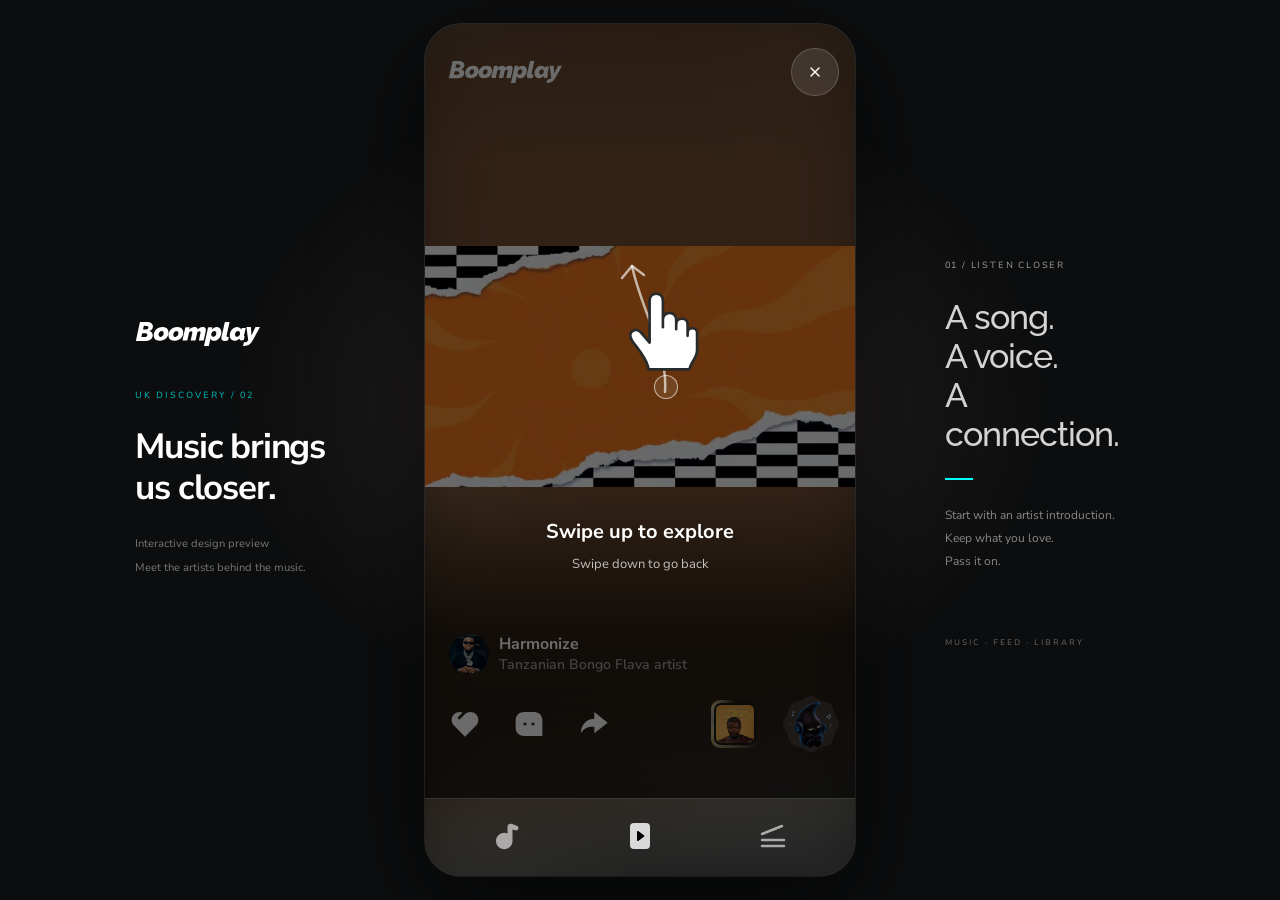
==== commit 5ce51de1: "Publish meeting recommendation flow and profile assets (50adab7)" ====
--- a/index.html
+++ b/index.html
@@ -1,2 +1,2 @@
-<!DOCTYPE html><html lang="en-GB" class="dark"><head><meta charSet="utf-8"/><meta name="viewport" content="width=device-width, initial-scale=1, viewport-fit=cover"/><link rel="preload" as="image" href="/figma-v1/feed.svg"/><link rel="preload" as="image" href="/figma-v1/library.svg"/><link rel="stylesheet" href="/_next/static/css/index.8uAhWhZe.css" data-rsc-css-href="/_next/static/css/index.8uAhWhZe.css" data-precedence="vite-rsc/importer-resources"/><link rel="modulepreload" fetchPriority="low" href="/_next/static/chunks/index-Ds-14zbI.js"/><script src="/_next/static/chunks/rolldown-runtime-C60lm6uB.js" type="module" async=""></script><script src="/_next/static/chunks/framework-D_rUT4EX.js" type="module" async=""></script><link rel="modulepreload" href="/_next/static/chunks/layout-segment-context-Ds_kRReH.js" crossorigin=""/><link rel="modulepreload" href="/_next/static/chunks/page-TjCMwhI_.js" crossorigin=""/><title>Boomplay · Listen closer</title><meta name="description" content="An independent Boomplay UK music discovery prototype."/><meta name="robots" content="noindex, nofollow"/><meta name="theme-color" content="#121212"/><script>Object.assign(((self[Symbol.for("vinext.navigationRuntime")]??={bootstrap:{routeManifest:null},functions:{}}).bootstrap.rsc??={rsc:[]}),{params:{},nav:{"pathname":"/","searchParams":[]}})</script><link rel="modulepreload" href="/_next/static/chunks/index-Ds-14zbI.js" />
-</head><body><div class="experience"><aside class="desktop-caption"><img src="/brand.svg" alt="Boomplay"/><span>UK DISCOVERY / 02</span><p>Music brings<br/>us closer.</p><small>Interactive design preview<br/>Meet the artists behind the music.</small></aside><main data-sheet="false" data-feed-end="false" data-queue-source="feed" data-queue-position="0" class="phone is-feed" style="--progress:0%;--art-colour:#b96631;--art-image:url(&quot;/media/harmonize.webp&quot;)"><div data-orientation="horizontal" data-activation-direction="none" data-slot="tabs" class="group/tabs flex gap-2 data-horizontal:flex-col app-tabs"><div class="media-stage" data-framing="landscape" data-visible="true"><div class="media-reel  handoff-none" style="transform:translateY(0px)"><div class="ambient-field" aria-hidden="true" style="background-image:url(&quot;/media/harmonize-first-frame.jpg&quot;)"><canvas class="video-atmosphere" aria-hidden="true"></canvas></div><video aria-hidden="true" data-content-key="harmonize:intro" class="" src="/media/harmonize.mp4" poster="/media/harmonize-first-frame.jpg" playsInline="" preload="auto"></video><div class="neighbour-media next-media" data-framing="portrait"><div class="ambient-field" aria-hidden="true" style="background-image:url(&quot;/media/tyla-she-did-it-again-vertical-first-frame.jpg&quot;)"></div><img src="/media/tyla-she-did-it-again-vertical-first-frame.jpg" alt=""/></div></div></div><div data-orientation="horizontal" data-activation-direction="none" id="base-ui-_R_4pi_" role="tabpanel" tabindex="0" data-index="-1" data-slot="tabs-content" aria-label="Feed. Tap to play or pause. Swipe up or down to change artist. Keyboard: Space to play, arrow keys to change artist." class="flex-1 text-sm outline-none feed-panel"><div class="feed-scrim" data-framing="landscape"></div><div class="feed-reading-veil" aria-hidden="true"></div><header class="feed-header"><img src="/brand.svg" alt="Boomplay"/><button class="feed-header-more" aria-label="More options" aria-haspopup="dialog"><img src="/figma-v1/more.svg" width="32" height="32" alt=""/></button></header><div class="feed-bottom  has-artist-avatar" style="transform:translateY(0px);opacity:1"><div class="recommendation-emotion-stream" data-track-id="harmonize" data-sequence="hug|star|star" aria-hidden="true" style="height:0;bottom:0;right:0"></div><img class="feed-artist-avatar" src="/media/harmonize-avatar.jpg" alt="Harmonize portrait"/><h1>Harmonize</h1><div class="artist-line"><button aria-label="About Harmonize">Tanzanian Bongo Flava artist</button></div><output class="playback-status"></output><div class="feed-actions"><button class="feed-compact-action" aria-label="Save song" aria-pressed="false"><img class="figma-glyph " src="/figma-v1/save.svg" width="32" height="32" alt="" aria-hidden="true" draggable="false"/></button><button class="feed-compact-action" aria-label="Song comments"><img src="/figma-v1/comment.svg" width="32" height="32" alt=""/></button><button class="feed-compact-action" aria-label="Share song"><img src="/figma-v1/share.svg" width="32" height="32" alt=""/></button><div id="song-entry-slot"><button class="song-entry" style="--album-accent:#c8b785" aria-label="Play For No Reason"><span><img src="/media/harmonize.webp" alt=""/></span></button></div><button class="feed-recommend-emotion" aria-label="Recommend" aria-pressed="false"><span class="figma-recommend " aria-hidden="true"><img class="figma-recommend-halo" src="/figma-v1/recommend-halo.svg" width="56" height="56" alt="" draggable="false"/><span class="music-spirit" aria-hidden="true" data-recommended="false"><picture><source media="(prefers-reduced-motion: reduce)" srcSet="/music-spirit/idle.png"/><img draggable="false" alt="" src="/music-spirit/idle.webp"/></picture></span></span></button></div></div><div class="feed-edge-timeline" style="--progress:0%"><input type="range" aria-label="Playback progress" aria-valuetext="0:00 of 0:24" min="0" max="24.54" step="0.1" style="--progress:0%" value="0"/></div></div><div data-orientation="horizontal" data-activation-direction="none" role="tablist" data-slot="tabs-list" data-variant="default" aria-label="Main navigation" class="group/tabs-list inline-flex w-fit items-center justify-center rounded-lg p-[3px] text-muted-foreground group-data-horizontal/tabs:h-8 group-data-vertical/tabs:h-fit group-data-vertical/tabs:flex-col data-[variant=line]:rounded-none bg-muted bottom-nav"><button type="button" data-orientation="horizontal" data-activation-direction="none" aria-disabled="false" tabindex="-1" role="tab" aria-selected="false" id="base-ui-_R_spi_" data-slot="tabs-trigger" class="relative inline-flex h-[calc(100%-1px)] flex-1 items-center justify-center gap-1.5 rounded-md border border-transparent px-1.5 py-0.5 text-sm font-medium whitespace-nowrap text-foreground/60 transition-all group-data-vertical/tabs:w-full group-data-vertical/tabs:justify-start hover:text-foreground focus-visible:border-ring focus-visible:ring-[3px] focus-visible:ring-ring/50 focus-visible:outline-1 focus-visible:outline-ring disabled:pointer-events-none disabled:opacity-50 has-data-[icon=inline-end]:pr-1 has-data-[icon=inline-start]:pl-1 aria-disabled:pointer-events-none aria-disabled:opacity-50 dark:text-muted-foreground dark:hover:text-foreground group-data-[variant=default]/tabs-list:data-active:shadow-sm group-data-[variant=line]/tabs-list:data-active:shadow-none [&amp;_svg]:pointer-events-none [&amp;_svg]:shrink-0 [&amp;_svg:not([class*=&#x27;size-&#x27;])]:size-4 group-data-[variant=line]/tabs-list:bg-transparent group-data-[variant=line]/tabs-list:data-active:bg-transparent dark:group-data-[variant=line]/tabs-list:data-active:border-transparent dark:group-data-[variant=line]/tabs-list:data-active:bg-transparent data-active:bg-background data-active:text-foreground dark:data-active:border-input dark:data-active:bg-input/30 dark:data-active:text-foreground after:absolute after:bg-foreground after:opacity-0 after:transition-opacity group-data-horizontal/tabs:after:inset-x-0 group-data-horizontal/tabs:after:bottom-[-5px] group-data-horizontal/tabs:after:h-0.5 group-data-vertical/tabs:after:inset-y-0 group-data-vertical/tabs:after:-right-1 group-data-vertical/tabs:after:w-0.5 group-data-[variant=line]/tabs-list:data-active:after:opacity-100"><img class="figma-nav-glyph" src="/figma-v1/music.svg" width="32" height="32" alt="" aria-hidden="true" draggable="false"/><span>Music</span></button><button type="button" data-active="" data-orientation="horizontal" data-activation-direction="none" aria-disabled="false" tabindex="-1" role="tab" aria-selected="true" id="base-ui-_R_1cpi_" data-composite-item-active="" data-slot="tabs-trigger" class="relative inline-flex h-[calc(100%-1px)] flex-1 items-center justify-center gap-1.5 rounded-md border border-transparent px-1.5 py-0.5 text-sm font-medium whitespace-nowrap text-foreground/60 transition-all group-data-vertical/tabs:w-full group-data-vertical/tabs:justify-start hover:text-foreground focus-visible:border-ring focus-visible:ring-[3px] focus-visible:ring-ring/50 focus-visible:outline-1 focus-visible:outline-ring disabled:pointer-events-none disabled:opacity-50 has-data-[icon=inline-end]:pr-1 has-data-[icon=inline-start]:pl-1 aria-disabled:pointer-events-none aria-disabled:opacity-50 dark:text-muted-foreground dark:hover:text-foreground group-data-[variant=default]/tabs-list:data-active:shadow-sm group-data-[variant=line]/tabs-list:data-active:shadow-none [&amp;_svg]:pointer-events-none [&amp;_svg]:shrink-0 [&amp;_svg:not([class*=&#x27;size-&#x27;])]:size-4 group-data-[variant=line]/tabs-list:bg-transparent group-data-[variant=line]/tabs-list:data-active:bg-transparent dark:group-data-[variant=line]/tabs-list:data-active:border-transparent dark:group-data-[variant=line]/tabs-list:data-active:bg-transparent data-active:bg-background data-active:text-foreground dark:data-active:border-input dark:data-active:bg-input/30 dark:data-active:text-foreground after:absolute after:bg-foreground after:opacity-0 after:transition-opacity group-data-horizontal/tabs:after:inset-x-0 group-data-horizontal/tabs:after:bottom-[-5px] group-data-horizontal/tabs:after:h-0.5 group-data-vertical/tabs:after:inset-y-0 group-data-vertical/tabs:after:-right-1 group-data-vertical/tabs:after:w-0.5 group-data-[variant=line]/tabs-list:data-active:after:opacity-100"><img class="figma-nav-glyph" src="/figma-v1/feed.svg" width="32" height="32" alt="" aria-hidden="true" draggable="false"/><span>Feed</span></button><button type="button" data-orientation="horizontal" data-activation-direction="none" aria-disabled="false" tabindex="-1" role="tab" aria-selected="false" id="base-ui-_R_1spi_" data-slot="tabs-trigger" class="relative inline-flex h-[calc(100%-1px)] flex-1 items-center justify-center gap-1.5 rounded-md border border-transparent px-1.5 py-0.5 text-sm font-medium whitespace-nowrap text-foreground/60 transition-all group-data-vertical/tabs:w-full group-data-vertical/tabs:justify-start hover:text-foreground focus-visible:border-ring focus-visible:ring-[3px] focus-visible:ring-ring/50 focus-visible:outline-1 focus-visible:outline-ring disabled:pointer-events-none disabled:opacity-50 has-data-[icon=inline-end]:pr-1 has-data-[icon=inline-start]:pl-1 aria-disabled:pointer-events-none aria-disabled:opacity-50 dark:text-muted-foreground dark:hover:text-foreground group-data-[variant=default]/tabs-list:data-active:shadow-sm group-data-[variant=line]/tabs-list:data-active:shadow-none [&amp;_svg]:pointer-events-none [&amp;_svg]:shrink-0 [&amp;_svg:not([class*=&#x27;size-&#x27;])]:size-4 group-data-[variant=line]/tabs-list:bg-transparent group-data-[variant=line]/tabs-list:data-active:bg-transparent dark:group-data-[variant=line]/tabs-list:data-active:border-transparent dark:group-data-[variant=line]/tabs-list:data-active:bg-transparent data-active:bg-background data-active:text-foreground dark:data-active:border-input dark:data-active:bg-input/30 dark:data-active:text-foreground after:absolute after:bg-foreground after:opacity-0 after:transition-opacity group-data-horizontal/tabs:after:inset-x-0 group-data-horizontal/tabs:after:bottom-[-5px] group-data-horizontal/tabs:after:h-0.5 group-data-vertical/tabs:after:inset-y-0 group-data-vertical/tabs:after:-right-1 group-data-vertical/tabs:after:w-0.5 group-data-[variant=line]/tabs-list:data-active:after:opacity-100"><img class="figma-nav-glyph" src="/figma-v1/library.svg" width="32" height="32" alt="" aria-hidden="true" draggable="false"/><span>Library</span></button></div></div></main><aside class="desktop-guide"><span class="guide-index">01 / LISTEN CLOSER</span><h2>A song.<br/>A voice.<br/>A connection.</h2><div class="guide-rule"></div><p>Start with an artist introduction.<br/>Keep what you love.<br/>Pass it on.</p><span class="guide-foot">MUSIC · FEED · LIBRARY</span></aside></div><script type="module" src="/_next/static/chunks/index-Ds-14zbI.js" id="_R_" async=""></script><script>((self[Symbol.for("vinext.navigationRuntime")]??={bootstrap:{routeManifest:null},functions:{}}).bootstrap.rsc??={rsc:[]}).rsc.push("2:I[\"8c0f216c4604\",[],\"Children\",1]\n")</script><script>((self[Symbol.for("vinext.navigationRuntime")]??={bootstrap:{routeManifest:null},functions:{}}).bootstrap.rsc??={rsc:[]}).rsc.push("3:I[\"593f344dc510\",[],\"GlobalErrorBoundary\",1]\n")</script><script>((self[Symbol.for("vinext.navigationRuntime")]??={bootstrap:{routeManifest:null},functions:{}}).bootstrap.rsc??={rsc:[]}).rsc.push("4:I[\"0b874ad30386\",[],\"default\",1]\n")</script><script>((self[Symbol.for("vinext.navigationRuntime")]??={bootstrap:{routeManifest:null},functions:{}}).bootstrap.rsc??={rsc:[]}).rsc.push("5:I[\"593f344dc510\",[],\"ErrorBoundary\",1]\n")</script><script>((self[Symbol.for("vinext.navigationRuntime")]??={bootstrap:{routeManifest:null},functions:{}}).bootstrap.rsc??={rsc:[]}).rsc.push("6:I[\"15c18cfaeeff\",[],\"LayoutSegmentProvider\",1]\n")</script><script>((self[Symbol.for("vinext.navigationRuntime")]??={bootstrap:{routeManifest:null},functions:{}}).bootstrap.rsc??={rsc:[]}).rsc.push("7:I[\"8c0f216c4604\",[],\"Slot\",1]\n")</script><script>((self[Symbol.for("vinext.navigationRuntime")]??={bootstrap:{routeManifest:null},functions:{}}).bootstrap.rsc??={rsc:[]}).rsc.push("8:I[\"593f344dc510\",[],\"NotFoundBoundary\",1]\n")</script><script>((self[Symbol.for("vinext.navigationRuntime")]??={bootstrap:{routeManifest:null},functions:{}}).bootstrap.rsc??={rsc:[]}).rsc.push("9:I[\"9276801271d6\",[],\"AppRouterScrollTarget\",1]\n")</script><script>((self[Symbol.for("vinext.navigationRuntime")]??={bootstrap:{routeManifest:null},functions:{}}).bootstrap.rsc??={rsc:[]}).rsc.push("a:I[\"593f344dc510\",[],\"RedirectBoundary\",1]\n")</script><script>((self[Symbol.for("vinext.navigationRuntime")]??={bootstrap:{routeManifest:null},functions:{}}).bootstrap.rsc??={rsc:[]}).rsc.push(":HL[\"/_next/static/css/index.8uAhWhZe.css\",\"style\"     ]\n")</script><script>((self[Symbol.for("vinext.navigationRuntime")]??={bootstrap:{routeManifest:null},functions:{}}).bootstrap.rsc??={rsc:[]}).rsc.push("0:{\"page:/\":\"$L1\",\"layout:/\":[[[\"$\",\"link\",\"css:/_next/static/css/index.8uAhWhZe.css\",{\"rel\":\"stylesheet\",\"precedence\":\"vite-rsc/importer-resources\",\"href\":\"/_next/static/css/index.8uAhWhZe.css\",\"data-rsc-css-href\":\"/_next/static/css/index.8uAhWhZe.css\"}],\"$undefined\"],[\"$\",\"html\",null,{\"lang\":\"en-GB\",\"className\":\"dark\",\"children\":[\"$\",\"body\",null,{\"children\":[\"$\",\"$L2\",null,{}]}]}]],\"route:/\":[[[\"$\",\"meta\",null,{\"charSet\":\"utf-8\"}],[[\"$\",\"title\",\"0\",{\"children\":\"Boomplay · Listen closer\"}],[\"$\",\"meta\",\"1\",{\"name\":\"description\",\"content\":\"An independent Boomplay UK music discovery prototype.\"}],[\"$\",\"meta\",\"2\",{\"name\":\"robots\",\"content\":\"noindex, nofollow\"}]],[[\"$\",\"meta\",\"0\",{\"name\":\"viewport\",\"content\":\"width=device-width, initial-scale=1, viewport-fit=cover\"}],[\"$\",\"meta\",\"1\",{\"name\":\"theme-color\",\"content\":\"#121212\"}]]],[\"$\",\"$L3\",null,{\"fallback\":\"$4\",\"children\":[\"$\",\"$L5\",null,{\"fallback\":\"$4\",\"children\":[\"$\",\"$L6\",null,{\"providerId\":\"layout:/\",\"segmentMap\":{\"children\":[]},\"children\":[\"$\",\"$L7\",null,{\"id\":\"layout:/\",\"parallelSlots\":\"$undefined\",\"children\":[\"$\",\"$L8\",null,{\"resetKey\":\"\",\"fallback\":[[\"$\",\"title\",null,{\"children\":\"404: This page could not be found.\"}],[\"$\",\"div\",null,{\"style\":{\"fontFamily\":\"system-ui,\\\"Segoe UI\\\",Roboto,Helvetica,Arial,sans-serif,\\\"Apple Color Emoji\\\",\\\"Segoe UI Emoji\\\"\",\"height\":\"100vh\",\"textAlign\":\"center\",\"display\":\"flex\",\"flexDirection\":\"column\",\"alignItems\":\"center\",\"justifyContent\":\"center\"},\"children\":[\"$\",\"div\",null,{\"children\":[[\"$\",\"style\",null,{\"dangerouslySetInnerHTML\":{\"__html\":\"body{color:#000;background:#fff;margin:0}.next-error-h1{border-right:1px solid rgba(0,0,0,.3)}@media (prefers-color-scheme:dark){body{color:#fff;background:#000}.next-error-h1{border-right:1px solid rgba(255,255,255,.3)}}\"}}],[\"$\",\"h1\",null,{\"className\":\"next-error-h1\",\"style\":{\"display\":\"inline-block\",\"margin\":\"0 20px 0 0\",\"padding\":\"0 23px 0 0\",\"fontSize\":24,\"fontWeight\":500,\"verticalAlign\":\"top\",\"lineHeight\":\"49px\"},\"children\":404}],[\"$\",\"div\",null,{\"style\":{\"display\":\"inline-block\"},\"children\":[\"$\",\"h2\",null,{\"style\":{\"fontSize\":14,\"fontWeight\":400,\"lineHeight\":\"49px\",\"margin\":0},\"children\":\"This page could not be found.\"}]}]]}]}]],\"children\":[\"$\",\"$L9\",null,{\"children\":[\"$\",\"$La\",null,{\"children\":[[\"$\",\"$L6\",null,{\"providerId\":\"page:/\",\"segmentMap\":{\"children\":[\"__PAGE__\"]},\"children\":[\"$\",\"$L7\",null,{\"id\":\"page:/\"}]}],null]}]}]}]}]}]}]}],null,null],\"__route\":\"route:/\",\"__interceptionContext\":null,\"__layoutIds\":[\"layout:/\"],\"__rootLayout\":\"/\",\"__bfcacheSegmentIdentities\":{\"layout:/\":\"[\\\"layout\\\",\\\"layout:/\\\",\\\"root-boundary:/\\\",\\\"\\\"]\",\"page:/\":\"[\\\"page\\\",\\\"page:/\\\",\\\"root-boundary:/\\\",\\\"\\\"]\"},\"__srcPage\":[\"page\"],\"__layoutFlags\":{\"layout:/\":\"s\"},\"__artifactCompatibility\":{\"schemaVersion\":1,\"graphVersion\":\"app-route-graph:1177fd80f83fa7b0\",\"deploymentVersion\":\"69649907-87b8-460c-b075-dcc195751716\",\"appElementsSchemaVersion\":1,\"rscPayloadSchemaVersion\":1,\"rootBoundaryId\":\"/\",\"renderEpoch\":null}}\n")</script><script>((self[Symbol.for("vinext.navigationRuntime")]??={bootstrap:{routeManifest:null},functions:{}}).bootstrap.rsc??={rsc:[]}).rsc.push("b:I[\"6efdf509a785\",[],\"default\",1]\n")</script><script>((self[Symbol.for("vinext.navigationRuntime")]??={bootstrap:{routeManifest:null},functions:{}}).bootstrap.rsc??={rsc:[]}).rsc.push("1:[\"$\",\"$Lb\",null,{\"params\":\"$@c\",\"searchParams\":\"$@d\"}]\n")</script><script>((self[Symbol.for("vinext.navigationRuntime")]??={bootstrap:{routeManifest:null},functions:{}}).bootstrap.rsc??={rsc:[]}).rsc.push("c:{}\n")</script><script>((self[Symbol.for("vinext.navigationRuntime")]??={bootstrap:{routeManifest:null},functions:{}}).bootstrap.rsc??={rsc:[]}).rsc.push("d:{}\n")</script><script>Object.assign(((self[Symbol.for("vinext.navigationRuntime")]??={bootstrap:{routeManifest:null},functions:{}}).bootstrap.rsc??={rsc:[]}),{"initialCacheKind":"dynamic"});((self[Symbol.for("vinext.navigationRuntime")]??={bootstrap:{routeManifest:null},functions:{}}).bootstrap.rsc??={rsc:[]}).done=true</script></body></html>+<!DOCTYPE html><html lang="en-GB" class="dark"><head><meta charSet="utf-8"/><meta name="viewport" content="width=device-width, initial-scale=1, viewport-fit=cover"/><link rel="stylesheet" href="/_next/static/css/index.Bvqd2f66.css" data-rsc-css-href="/_next/static/css/index.Bvqd2f66.css" data-precedence="vite-rsc/importer-resources"/><link rel="modulepreload" fetchPriority="low" href="/_next/static/chunks/index-uFjcqjwX.js"/><script src="/_next/static/chunks/rolldown-runtime-C60lm6uB.js" type="module" async=""></script><script src="/_next/static/chunks/framework-D_rUT4EX.js" type="module" async=""></script><link rel="modulepreload" href="/_next/static/chunks/layout-segment-context-q9rXmO-4.js" crossorigin=""/><link rel="modulepreload" href="/_next/static/chunks/page-CoCZL7aS.js" crossorigin=""/><title>Boomplay · Listen closer</title><meta name="description" content="An independent Boomplay UK music discovery prototype."/><meta name="robots" content="noindex, nofollow"/><meta name="theme-color" content="#121212"/><script>Object.assign(((self[Symbol.for("vinext.navigationRuntime")]??={bootstrap:{routeManifest:null},functions:{}}).bootstrap.rsc??={rsc:[]}),{params:{},nav:{"pathname":"/","searchParams":[]}})</script><link rel="modulepreload" href="/_next/static/chunks/index-uFjcqjwX.js" />
+</head><body><div class="experience"><aside class="desktop-caption"><img src="/brand.svg" alt="Boomplay"/><span>UK DISCOVERY / 02</span><p>Music brings<br/>us closer.</p><small>Interactive design preview<br/>Meet the artists behind the music.</small></aside><main data-sheet="false" data-feed-end="false" data-queue-source="feed" data-queue-position="0" class="phone is-feed" style="--progress:0%;--art-colour:#b96631;--art-image:url(&quot;/media/harmonize.webp&quot;)"><div data-orientation="horizontal" data-activation-direction="none" data-slot="tabs" class="group/tabs flex gap-2 data-horizontal:flex-col app-tabs"><div class="media-stage" data-framing="landscape" data-visible="true"><div class="media-reel  handoff-none" style="transform:translateY(0px)"><div class="ambient-field" aria-hidden="true" style="background-image:url(&quot;/media/harmonize-first-frame.jpg&quot;)"><canvas class="video-atmosphere" aria-hidden="true"></canvas></div><video aria-hidden="true" data-content-key="harmonize:intro" data-background-listening="false" class="" src="/media/harmonize.mp4" poster="/media/harmonize-first-frame.jpg" playsInline="" preload="auto"></video><div class="neighbour-media next-media" data-framing="artwork"><div class="ambient-field" aria-hidden="true" style="background-image:url(&quot;/media/harmonize.webp&quot;)"></div><img src="/media/harmonize.webp" alt=""/></div></div></div><div data-orientation="horizontal" data-activation-direction="none" id="base-ui-_R_4pi_" role="tabpanel" tabindex="0" data-index="-1" data-slot="tabs-content" aria-label="Feed. Tap to play or pause. Swipe up or down to change artist. Keyboard: Space to play, arrow keys to change artist." class="flex-1 text-sm outline-none feed-panel"><div class="feed-scrim" data-framing="landscape"></div><div class="feed-reading-veil" aria-hidden="true"></div><header class="feed-header"><img src="/brand.svg" alt="Boomplay"/><button class="feed-header-more" aria-label="More options" aria-haspopup="dialog"><img src="/figma-v1/more.svg" width="32" height="32" alt=""/></button></header><div class="feed-bottom  has-artist-avatar" style="transform:translateY(0px);opacity:1"><div class="recommendation-emotion-stream" data-track-id="harmonize" data-sequence="hug|star|star" aria-hidden="true" style="height:0;bottom:0;right:0"></div><img class="feed-artist-avatar" src="/media/harmonize-avatar.jpg" alt="Harmonize portrait"/><h1>Harmonize</h1><div class="artist-line"><button aria-label="About Harmonize">Tanzanian Bongo Flava artist</button></div><output class="playback-status"></output><div class="feed-actions"><button class="feed-compact-action" aria-label="Save song" aria-pressed="false"><img class="figma-glyph " src="/figma-v1/save.svg" width="32" height="32" alt="" aria-hidden="true" draggable="false"/></button><button class="feed-compact-action" aria-label="Song comments"><img src="/figma-v1/comment.svg" width="32" height="32" alt=""/></button><button class="feed-compact-action" aria-label="Share song"><img src="/figma-v1/share.svg" width="32" height="32" alt=""/></button><div id="song-entry-slot"><button class="song-entry" style="--album-accent:#c8b785" aria-label="Play For No Reason"><span><img src="/media/harmonize.webp" alt=""/></span></button></div><button class="feed-recommend-emotion" aria-label="Recommend" aria-pressed="false"><span class="figma-recommend " aria-hidden="true"><img class="figma-recommend-halo" src="/figma-v1/recommend-halo.svg" width="56" height="56" alt="" draggable="false"/><span class="music-spirit" aria-hidden="true" data-recommended="false"><picture><source media="(prefers-reduced-motion: reduce)" srcSet="/music-spirit/idle.png"/><img draggable="false" alt="" src="/music-spirit/idle.webp"/></picture></span></span></button></div></div><div class="feed-edge-timeline" style="--progress:0%"><input type="range" aria-label="Playback progress" aria-valuetext="0:00 of 0:24" min="0" max="24.54" step="0.1" style="--progress:0%" value="0"/></div></div><div data-orientation="horizontal" data-activation-direction="none" role="tablist" data-slot="tabs-list" data-variant="default" aria-label="Main navigation" class="group/tabs-list inline-flex w-fit items-center justify-center rounded-lg p-[3px] text-muted-foreground group-data-horizontal/tabs:h-8 group-data-vertical/tabs:h-fit group-data-vertical/tabs:flex-col data-[variant=line]:rounded-none bg-muted bottom-nav"><button type="button" data-orientation="horizontal" data-activation-direction="none" aria-disabled="false" tabindex="-1" role="tab" aria-selected="false" id="base-ui-_R_spi_" data-slot="tabs-trigger" class="relative inline-flex h-[calc(100%-1px)] flex-1 items-center justify-center gap-1.5 rounded-md border border-transparent px-1.5 py-0.5 text-sm font-medium whitespace-nowrap text-foreground/60 transition-all group-data-vertical/tabs:w-full group-data-vertical/tabs:justify-start hover:text-foreground focus-visible:border-ring focus-visible:ring-[3px] focus-visible:ring-ring/50 focus-visible:outline-1 focus-visible:outline-ring disabled:pointer-events-none disabled:opacity-50 has-data-[icon=inline-end]:pr-1 has-data-[icon=inline-start]:pl-1 aria-disabled:pointer-events-none aria-disabled:opacity-50 dark:text-muted-foreground dark:hover:text-foreground group-data-[variant=default]/tabs-list:data-active:shadow-sm group-data-[variant=line]/tabs-list:data-active:shadow-none [&amp;_svg]:pointer-events-none [&amp;_svg]:shrink-0 [&amp;_svg:not([class*=&#x27;size-&#x27;])]:size-4 group-data-[variant=line]/tabs-list:bg-transparent group-data-[variant=line]/tabs-list:data-active:bg-transparent dark:group-data-[variant=line]/tabs-list:data-active:border-transparent dark:group-data-[variant=line]/tabs-list:data-active:bg-transparent data-active:bg-background data-active:text-foreground dark:data-active:border-input dark:data-active:bg-input/30 dark:data-active:text-foreground after:absolute after:bg-foreground after:opacity-0 after:transition-opacity group-data-horizontal/tabs:after:inset-x-0 group-data-horizontal/tabs:after:bottom-[-5px] group-data-horizontal/tabs:after:h-0.5 group-data-vertical/tabs:after:inset-y-0 group-data-vertical/tabs:after:-right-1 group-data-vertical/tabs:after:w-0.5 group-data-[variant=line]/tabs-list:data-active:after:opacity-100"><img class="figma-nav-glyph" src="/figma-v1/music.svg" width="32" height="32" alt="" aria-hidden="true" draggable="false"/><span>Music</span></button><button type="button" data-active="" data-orientation="horizontal" data-activation-direction="none" aria-disabled="false" tabindex="-1" role="tab" aria-selected="true" id="base-ui-_R_1cpi_" data-composite-item-active="" data-slot="tabs-trigger" class="relative inline-flex h-[calc(100%-1px)] flex-1 items-center justify-center gap-1.5 rounded-md border border-transparent px-1.5 py-0.5 text-sm font-medium whitespace-nowrap text-foreground/60 transition-all group-data-vertical/tabs:w-full group-data-vertical/tabs:justify-start hover:text-foreground focus-visible:border-ring focus-visible:ring-[3px] focus-visible:ring-ring/50 focus-visible:outline-1 focus-visible:outline-ring disabled:pointer-events-none disabled:opacity-50 has-data-[icon=inline-end]:pr-1 has-data-[icon=inline-start]:pl-1 aria-disabled:pointer-events-none aria-disabled:opacity-50 dark:text-muted-foreground dark:hover:text-foreground group-data-[variant=default]/tabs-list:data-active:shadow-sm group-data-[variant=line]/tabs-list:data-active:shadow-none [&amp;_svg]:pointer-events-none [&amp;_svg]:shrink-0 [&amp;_svg:not([class*=&#x27;size-&#x27;])]:size-4 group-data-[variant=line]/tabs-list:bg-transparent group-data-[variant=line]/tabs-list:data-active:bg-transparent dark:group-data-[variant=line]/tabs-list:data-active:border-transparent dark:group-data-[variant=line]/tabs-list:data-active:bg-transparent data-active:bg-background data-active:text-foreground dark:data-active:border-input dark:data-active:bg-input/30 dark:data-active:text-foreground after:absolute after:bg-foreground after:opacity-0 after:transition-opacity group-data-horizontal/tabs:after:inset-x-0 group-data-horizontal/tabs:after:bottom-[-5px] group-data-horizontal/tabs:after:h-0.5 group-data-vertical/tabs:after:inset-y-0 group-data-vertical/tabs:after:-right-1 group-data-vertical/tabs:after:w-0.5 group-data-[variant=line]/tabs-list:data-active:after:opacity-100"><img class="figma-nav-glyph" src="/figma-v1/feed.svg" width="32" height="32" alt="" aria-hidden="true" draggable="false"/><span>Feed</span></button><button type="button" data-orientation="horizontal" data-activation-direction="none" aria-disabled="false" tabindex="-1" role="tab" aria-selected="false" id="base-ui-_R_1spi_" data-slot="tabs-trigger" class="relative inline-flex h-[calc(100%-1px)] flex-1 items-center justify-center gap-1.5 rounded-md border border-transparent px-1.5 py-0.5 text-sm font-medium whitespace-nowrap text-foreground/60 transition-all group-data-vertical/tabs:w-full group-data-vertical/tabs:justify-start hover:text-foreground focus-visible:border-ring focus-visible:ring-[3px] focus-visible:ring-ring/50 focus-visible:outline-1 focus-visible:outline-ring disabled:pointer-events-none disabled:opacity-50 has-data-[icon=inline-end]:pr-1 has-data-[icon=inline-start]:pl-1 aria-disabled:pointer-events-none aria-disabled:opacity-50 dark:text-muted-foreground dark:hover:text-foreground group-data-[variant=default]/tabs-list:data-active:shadow-sm group-data-[variant=line]/tabs-list:data-active:shadow-none [&amp;_svg]:pointer-events-none [&amp;_svg]:shrink-0 [&amp;_svg:not([class*=&#x27;size-&#x27;])]:size-4 group-data-[variant=line]/tabs-list:bg-transparent group-data-[variant=line]/tabs-list:data-active:bg-transparent dark:group-data-[variant=line]/tabs-list:data-active:border-transparent dark:group-data-[variant=line]/tabs-list:data-active:bg-transparent data-active:bg-background data-active:text-foreground dark:data-active:border-input dark:data-active:bg-input/30 dark:data-active:text-foreground after:absolute after:bg-foreground after:opacity-0 after:transition-opacity group-data-horizontal/tabs:after:inset-x-0 group-data-horizontal/tabs:after:bottom-[-5px] group-data-horizontal/tabs:after:h-0.5 group-data-vertical/tabs:after:inset-y-0 group-data-vertical/tabs:after:-right-1 group-data-vertical/tabs:after:w-0.5 group-data-[variant=line]/tabs-list:data-active:after:opacity-100"><img class="figma-nav-glyph" src="/figma-v1/library.svg" width="32" height="32" alt="" aria-hidden="true" draggable="false"/><span>Library</span></button></div></div></main><aside class="desktop-guide"><span class="guide-index">01 / LISTEN CLOSER</span><h2>A song.<br/>A voice.<br/>A connection.</h2><div class="guide-rule"></div><p>Start with an artist introduction.<br/>Keep what you love.<br/>Pass it on.</p><span class="guide-foot">MUSIC · FEED · LIBRARY</span></aside></div><script type="module" src="/_next/static/chunks/index-uFjcqjwX.js" id="_R_" async=""></script><script>((self[Symbol.for("vinext.navigationRuntime")]??={bootstrap:{routeManifest:null},functions:{}}).bootstrap.rsc??={rsc:[]}).rsc.push("2:I[\"8c0f216c4604\",[],\"Children\",1]\n")</script><script>((self[Symbol.for("vinext.navigationRuntime")]??={bootstrap:{routeManifest:null},functions:{}}).bootstrap.rsc??={rsc:[]}).rsc.push("3:I[\"593f344dc510\",[],\"GlobalErrorBoundary\",1]\n")</script><script>((self[Symbol.for("vinext.navigationRuntime")]??={bootstrap:{routeManifest:null},functions:{}}).bootstrap.rsc??={rsc:[]}).rsc.push("4:I[\"0b874ad30386\",[],\"default\",1]\n")</script><script>((self[Symbol.for("vinext.navigationRuntime")]??={bootstrap:{routeManifest:null},functions:{}}).bootstrap.rsc??={rsc:[]}).rsc.push("5:I[\"593f344dc510\",[],\"ErrorBoundary\",1]\n")</script><script>((self[Symbol.for("vinext.navigationRuntime")]??={bootstrap:{routeManifest:null},functions:{}}).bootstrap.rsc??={rsc:[]}).rsc.push("6:I[\"15c18cfaeeff\",[],\"LayoutSegmentProvider\",1]\n")</script><script>((self[Symbol.for("vinext.navigationRuntime")]??={bootstrap:{routeManifest:null},functions:{}}).bootstrap.rsc??={rsc:[]}).rsc.push("7:I[\"8c0f216c4604\",[],\"Slot\",1]\n")</script><script>((self[Symbol.for("vinext.navigationRuntime")]??={bootstrap:{routeManifest:null},functions:{}}).bootstrap.rsc??={rsc:[]}).rsc.push("8:I[\"593f344dc510\",[],\"NotFoundBoundary\",1]\n")</script><script>((self[Symbol.for("vinext.navigationRuntime")]??={bootstrap:{routeManifest:null},functions:{}}).bootstrap.rsc??={rsc:[]}).rsc.push("9:I[\"9276801271d6\",[],\"AppRouterScrollTarget\",1]\n")</script><script>((self[Symbol.for("vinext.navigationRuntime")]??={bootstrap:{routeManifest:null},functions:{}}).bootstrap.rsc??={rsc:[]}).rsc.push("a:I[\"593f344dc510\",[],\"RedirectBoundary\",1]\n")</script><script>((self[Symbol.for("vinext.navigationRuntime")]??={bootstrap:{routeManifest:null},functions:{}}).bootstrap.rsc??={rsc:[]}).rsc.push(":HL[\"/_next/static/css/index.Bvqd2f66.css\",\"style\"     ]\n")</script><script>((self[Symbol.for("vinext.navigationRuntime")]??={bootstrap:{routeManifest:null},functions:{}}).bootstrap.rsc??={rsc:[]}).rsc.push("0:{\"page:/\":\"$L1\",\"layout:/\":[[[\"$\",\"link\",\"css:/_next/static/css/index.Bvqd2f66.css\",{\"rel\":\"stylesheet\",\"precedence\":\"vite-rsc/importer-resources\",\"href\":\"/_next/static/css/index.Bvqd2f66.css\",\"data-rsc-css-href\":\"/_next/static/css/index.Bvqd2f66.css\"}],\"$undefined\"],[\"$\",\"html\",null,{\"lang\":\"en-GB\",\"className\":\"dark\",\"children\":[\"$\",\"body\",null,{\"children\":[\"$\",\"$L2\",null,{}]}]}]],\"route:/\":[[[\"$\",\"meta\",null,{\"charSet\":\"utf-8\"}],[[\"$\",\"title\",\"0\",{\"children\":\"Boomplay · Listen closer\"}],[\"$\",\"meta\",\"1\",{\"name\":\"description\",\"content\":\"An independent Boomplay UK music discovery prototype.\"}],[\"$\",\"meta\",\"2\",{\"name\":\"robots\",\"content\":\"noindex, nofollow\"}]],[[\"$\",\"meta\",\"0\",{\"name\":\"viewport\",\"content\":\"width=device-width, initial-scale=1, viewport-fit=cover\"}],[\"$\",\"meta\",\"1\",{\"name\":\"theme-color\",\"content\":\"#121212\"}]]],[\"$\",\"$L3\",null,{\"fallback\":\"$4\",\"children\":[\"$\",\"$L5\",null,{\"fallback\":\"$4\",\"children\":[\"$\",\"$L6\",null,{\"providerId\":\"layout:/\",\"segmentMap\":{\"children\":[]},\"children\":[\"$\",\"$L7\",null,{\"id\":\"layout:/\",\"parallelSlots\":\"$undefined\",\"children\":[\"$\",\"$L8\",null,{\"resetKey\":\"\",\"fallback\":[[\"$\",\"title\",null,{\"children\":\"404: This page could not be found.\"}],[\"$\",\"div\",null,{\"style\":{\"fontFamily\":\"system-ui,\\\"Segoe UI\\\",Roboto,Helvetica,Arial,sans-serif,\\\"Apple Color Emoji\\\",\\\"Segoe UI Emoji\\\"\",\"height\":\"100vh\",\"textAlign\":\"center\",\"display\":\"flex\",\"flexDirection\":\"column\",\"alignItems\":\"center\",\"justifyContent\":\"center\"},\"children\":[\"$\",\"div\",null,{\"children\":[[\"$\",\"style\",null,{\"dangerouslySetInnerHTML\":{\"__html\":\"body{color:#000;background:#fff;margin:0}.next-error-h1{border-right:1px solid rgba(0,0,0,.3)}@media (prefers-color-scheme:dark){body{color:#fff;background:#000}.next-error-h1{border-right:1px solid rgba(255,255,255,.3)}}\"}}],[\"$\",\"h1\",null,{\"className\":\"next-error-h1\",\"style\":{\"display\":\"inline-block\",\"margin\":\"0 20px 0 0\",\"padding\":\"0 23px 0 0\",\"fontSize\":24,\"fontWeight\":500,\"verticalAlign\":\"top\",\"lineHeight\":\"49px\"},\"children\":404}],[\"$\",\"div\",null,{\"style\":{\"display\":\"inline-block\"},\"children\":[\"$\",\"h2\",null,{\"style\":{\"fontSize\":14,\"fontWeight\":400,\"lineHeight\":\"49px\",\"margin\":0},\"children\":\"This page could not be found.\"}]}]]}]}]],\"children\":[\"$\",\"$L9\",null,{\"children\":[\"$\",\"$La\",null,{\"children\":[[\"$\",\"$L6\",null,{\"providerId\":\"page:/\",\"segmentMap\":{\"children\":[\"__PAGE__\"]},\"children\":[\"$\",\"$L7\",null,{\"id\":\"page:/\"}]}],null]}]}]}]}]}]}]}],null,null],\"__route\":\"route:/\",\"__interceptionContext\":null,\"__layoutIds\":[\"layout:/\"],\"__rootLayout\":\"/\",\"__bfcacheSegmentIdentities\":{\"layout:/\":\"[\\\"layout\\\",\\\"layout:/\\\",\\\"root-boundary:/\\\",\\\"\\\"]\",\"page:/\":\"[\\\"page\\\",\\\"page:/\\\",\\\"root-boundary:/\\\",\\\"\\\"]\"},\"__srcPage\":[\"page\"],\"__layoutFlags\":{\"layout:/\":\"s\"},\"__artifactCompatibility\":{\"schemaVersion\":1,\"graphVersion\":\"app-route-graph:1177fd80f83fa7b0\",\"deploymentVersion\":\"12fc89c0-b6ee-4736-b75c-6d19c2952f1c\",\"appElementsSchemaVersion\":1,\"rscPayloadSchemaVersion\":1,\"rootBoundaryId\":\"/\",\"renderEpoch\":null}}\n")</script><script>((self[Symbol.for("vinext.navigationRuntime")]??={bootstrap:{routeManifest:null},functions:{}}).bootstrap.rsc??={rsc:[]}).rsc.push("b:I[\"6efdf509a785\",[],\"default\",1]\n")</script><script>((self[Symbol.for("vinext.navigationRuntime")]??={bootstrap:{routeManifest:null},functions:{}}).bootstrap.rsc??={rsc:[]}).rsc.push("1:[\"$\",\"$Lb\",null,{\"params\":\"$@c\",\"searchParams\":\"$@d\"}]\n")</script><script>((self[Symbol.for("vinext.navigationRuntime")]??={bootstrap:{routeManifest:null},functions:{}}).bootstrap.rsc??={rsc:[]}).rsc.push("c:{}\n")</script><script>((self[Symbol.for("vinext.navigationRuntime")]??={bootstrap:{routeManifest:null},functions:{}}).bootstrap.rsc??={rsc:[]}).rsc.push("d:{}\n")</script><script>Object.assign(((self[Symbol.for("vinext.navigationRuntime")]??={bootstrap:{routeManifest:null},functions:{}}).bootstrap.rsc??={rsc:[]}),{"initialCacheKind":"dynamic"});((self[Symbol.for("vinext.navigationRuntime")]??={bootstrap:{routeManifest:null},functions:{}}).bootstrap.rsc??={rsc:[]}).done=true</script></body></html>
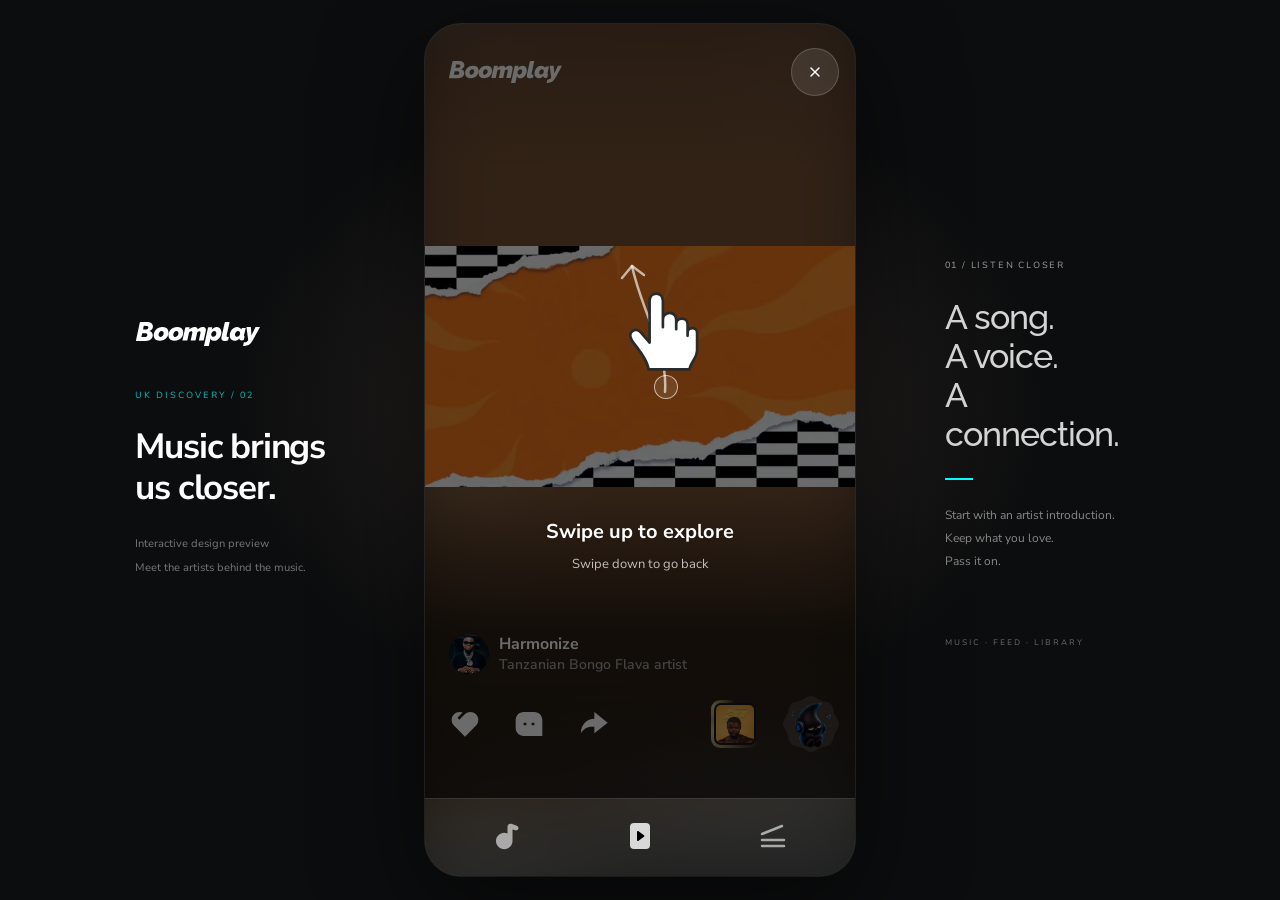
==== commit a9a2519b: "Publish profile refinement and account nickname (5b322b5)" ====
--- a/index.html
+++ b/index.html
@@ -1,2 +1,2 @@
-<!DOCTYPE html><html lang="en-GB" class="dark"><head><meta charSet="utf-8"/><meta name="viewport" content="width=device-width, initial-scale=1, viewport-fit=cover"/><link rel="stylesheet" href="/_next/static/css/index.Bvqd2f66.css" data-rsc-css-href="/_next/static/css/index.Bvqd2f66.css" data-precedence="vite-rsc/importer-resources"/><link rel="modulepreload" fetchPriority="low" href="/_next/static/chunks/index-uFjcqjwX.js"/><script src="/_next/static/chunks/rolldown-runtime-C60lm6uB.js" type="module" async=""></script><script src="/_next/static/chunks/framework-D_rUT4EX.js" type="module" async=""></script><link rel="modulepreload" href="/_next/static/chunks/layout-segment-context-q9rXmO-4.js" crossorigin=""/><link rel="modulepreload" href="/_next/static/chunks/page-CoCZL7aS.js" crossorigin=""/><title>Boomplay · Listen closer</title><meta name="description" content="An independent Boomplay UK music discovery prototype."/><meta name="robots" content="noindex, nofollow"/><meta name="theme-color" content="#121212"/><script>Object.assign(((self[Symbol.for("vinext.navigationRuntime")]??={bootstrap:{routeManifest:null},functions:{}}).bootstrap.rsc??={rsc:[]}),{params:{},nav:{"pathname":"/","searchParams":[]}})</script><link rel="modulepreload" href="/_next/static/chunks/index-uFjcqjwX.js" />
-</head><body><div class="experience"><aside class="desktop-caption"><img src="/brand.svg" alt="Boomplay"/><span>UK DISCOVERY / 02</span><p>Music brings<br/>us closer.</p><small>Interactive design preview<br/>Meet the artists behind the music.</small></aside><main data-sheet="false" data-feed-end="false" data-queue-source="feed" data-queue-position="0" class="phone is-feed" style="--progress:0%;--art-colour:#b96631;--art-image:url(&quot;/media/harmonize.webp&quot;)"><div data-orientation="horizontal" data-activation-direction="none" data-slot="tabs" class="group/tabs flex gap-2 data-horizontal:flex-col app-tabs"><div class="media-stage" data-framing="landscape" data-visible="true"><div class="media-reel  handoff-none" style="transform:translateY(0px)"><div class="ambient-field" aria-hidden="true" style="background-image:url(&quot;/media/harmonize-first-frame.jpg&quot;)"><canvas class="video-atmosphere" aria-hidden="true"></canvas></div><video aria-hidden="true" data-content-key="harmonize:intro" data-background-listening="false" class="" src="/media/harmonize.mp4" poster="/media/harmonize-first-frame.jpg" playsInline="" preload="auto"></video><div class="neighbour-media next-media" data-framing="artwork"><div class="ambient-field" aria-hidden="true" style="background-image:url(&quot;/media/harmonize.webp&quot;)"></div><img src="/media/harmonize.webp" alt=""/></div></div></div><div data-orientation="horizontal" data-activation-direction="none" id="base-ui-_R_4pi_" role="tabpanel" tabindex="0" data-index="-1" data-slot="tabs-content" aria-label="Feed. Tap to play or pause. Swipe up or down to change artist. Keyboard: Space to play, arrow keys to change artist." class="flex-1 text-sm outline-none feed-panel"><div class="feed-scrim" data-framing="landscape"></div><div class="feed-reading-veil" aria-hidden="true"></div><header class="feed-header"><img src="/brand.svg" alt="Boomplay"/><button class="feed-header-more" aria-label="More options" aria-haspopup="dialog"><img src="/figma-v1/more.svg" width="32" height="32" alt=""/></button></header><div class="feed-bottom  has-artist-avatar" style="transform:translateY(0px);opacity:1"><div class="recommendation-emotion-stream" data-track-id="harmonize" data-sequence="hug|star|star" aria-hidden="true" style="height:0;bottom:0;right:0"></div><img class="feed-artist-avatar" src="/media/harmonize-avatar.jpg" alt="Harmonize portrait"/><h1>Harmonize</h1><div class="artist-line"><button aria-label="About Harmonize">Tanzanian Bongo Flava artist</button></div><output class="playback-status"></output><div class="feed-actions"><button class="feed-compact-action" aria-label="Save song" aria-pressed="false"><img class="figma-glyph " src="/figma-v1/save.svg" width="32" height="32" alt="" aria-hidden="true" draggable="false"/></button><button class="feed-compact-action" aria-label="Song comments"><img src="/figma-v1/comment.svg" width="32" height="32" alt=""/></button><button class="feed-compact-action" aria-label="Share song"><img src="/figma-v1/share.svg" width="32" height="32" alt=""/></button><div id="song-entry-slot"><button class="song-entry" style="--album-accent:#c8b785" aria-label="Play For No Reason"><span><img src="/media/harmonize.webp" alt=""/></span></button></div><button class="feed-recommend-emotion" aria-label="Recommend" aria-pressed="false"><span class="figma-recommend " aria-hidden="true"><img class="figma-recommend-halo" src="/figma-v1/recommend-halo.svg" width="56" height="56" alt="" draggable="false"/><span class="music-spirit" aria-hidden="true" data-recommended="false"><picture><source media="(prefers-reduced-motion: reduce)" srcSet="/music-spirit/idle.png"/><img draggable="false" alt="" src="/music-spirit/idle.webp"/></picture></span></span></button></div></div><div class="feed-edge-timeline" style="--progress:0%"><input type="range" aria-label="Playback progress" aria-valuetext="0:00 of 0:24" min="0" max="24.54" step="0.1" style="--progress:0%" value="0"/></div></div><div data-orientation="horizontal" data-activation-direction="none" role="tablist" data-slot="tabs-list" data-variant="default" aria-label="Main navigation" class="group/tabs-list inline-flex w-fit items-center justify-center rounded-lg p-[3px] text-muted-foreground group-data-horizontal/tabs:h-8 group-data-vertical/tabs:h-fit group-data-vertical/tabs:flex-col data-[variant=line]:rounded-none bg-muted bottom-nav"><button type="button" data-orientation="horizontal" data-activation-direction="none" aria-disabled="false" tabindex="-1" role="tab" aria-selected="false" id="base-ui-_R_spi_" data-slot="tabs-trigger" class="relative inline-flex h-[calc(100%-1px)] flex-1 items-center justify-center gap-1.5 rounded-md border border-transparent px-1.5 py-0.5 text-sm font-medium whitespace-nowrap text-foreground/60 transition-all group-data-vertical/tabs:w-full group-data-vertical/tabs:justify-start hover:text-foreground focus-visible:border-ring focus-visible:ring-[3px] focus-visible:ring-ring/50 focus-visible:outline-1 focus-visible:outline-ring disabled:pointer-events-none disabled:opacity-50 has-data-[icon=inline-end]:pr-1 has-data-[icon=inline-start]:pl-1 aria-disabled:pointer-events-none aria-disabled:opacity-50 dark:text-muted-foreground dark:hover:text-foreground group-data-[variant=default]/tabs-list:data-active:shadow-sm group-data-[variant=line]/tabs-list:data-active:shadow-none [&amp;_svg]:pointer-events-none [&amp;_svg]:shrink-0 [&amp;_svg:not([class*=&#x27;size-&#x27;])]:size-4 group-data-[variant=line]/tabs-list:bg-transparent group-data-[variant=line]/tabs-list:data-active:bg-transparent dark:group-data-[variant=line]/tabs-list:data-active:border-transparent dark:group-data-[variant=line]/tabs-list:data-active:bg-transparent data-active:bg-background data-active:text-foreground dark:data-active:border-input dark:data-active:bg-input/30 dark:data-active:text-foreground after:absolute after:bg-foreground after:opacity-0 after:transition-opacity group-data-horizontal/tabs:after:inset-x-0 group-data-horizontal/tabs:after:bottom-[-5px] group-data-horizontal/tabs:after:h-0.5 group-data-vertical/tabs:after:inset-y-0 group-data-vertical/tabs:after:-right-1 group-data-vertical/tabs:after:w-0.5 group-data-[variant=line]/tabs-list:data-active:after:opacity-100"><img class="figma-nav-glyph" src="/figma-v1/music.svg" width="32" height="32" alt="" aria-hidden="true" draggable="false"/><span>Music</span></button><button type="button" data-active="" data-orientation="horizontal" data-activation-direction="none" aria-disabled="false" tabindex="-1" role="tab" aria-selected="true" id="base-ui-_R_1cpi_" data-composite-item-active="" data-slot="tabs-trigger" class="relative inline-flex h-[calc(100%-1px)] flex-1 items-center justify-center gap-1.5 rounded-md border border-transparent px-1.5 py-0.5 text-sm font-medium whitespace-nowrap text-foreground/60 transition-all group-data-vertical/tabs:w-full group-data-vertical/tabs:justify-start hover:text-foreground focus-visible:border-ring focus-visible:ring-[3px] focus-visible:ring-ring/50 focus-visible:outline-1 focus-visible:outline-ring disabled:pointer-events-none disabled:opacity-50 has-data-[icon=inline-end]:pr-1 has-data-[icon=inline-start]:pl-1 aria-disabled:pointer-events-none aria-disabled:opacity-50 dark:text-muted-foreground dark:hover:text-foreground group-data-[variant=default]/tabs-list:data-active:shadow-sm group-data-[variant=line]/tabs-list:data-active:shadow-none [&amp;_svg]:pointer-events-none [&amp;_svg]:shrink-0 [&amp;_svg:not([class*=&#x27;size-&#x27;])]:size-4 group-data-[variant=line]/tabs-list:bg-transparent group-data-[variant=line]/tabs-list:data-active:bg-transparent dark:group-data-[variant=line]/tabs-list:data-active:border-transparent dark:group-data-[variant=line]/tabs-list:data-active:bg-transparent data-active:bg-background data-active:text-foreground dark:data-active:border-input dark:data-active:bg-input/30 dark:data-active:text-foreground after:absolute after:bg-foreground after:opacity-0 after:transition-opacity group-data-horizontal/tabs:after:inset-x-0 group-data-horizontal/tabs:after:bottom-[-5px] group-data-horizontal/tabs:after:h-0.5 group-data-vertical/tabs:after:inset-y-0 group-data-vertical/tabs:after:-right-1 group-data-vertical/tabs:after:w-0.5 group-data-[variant=line]/tabs-list:data-active:after:opacity-100"><img class="figma-nav-glyph" src="/figma-v1/feed.svg" width="32" height="32" alt="" aria-hidden="true" draggable="false"/><span>Feed</span></button><button type="button" data-orientation="horizontal" data-activation-direction="none" aria-disabled="false" tabindex="-1" role="tab" aria-selected="false" id="base-ui-_R_1spi_" data-slot="tabs-trigger" class="relative inline-flex h-[calc(100%-1px)] flex-1 items-center justify-center gap-1.5 rounded-md border border-transparent px-1.5 py-0.5 text-sm font-medium whitespace-nowrap text-foreground/60 transition-all group-data-vertical/tabs:w-full group-data-vertical/tabs:justify-start hover:text-foreground focus-visible:border-ring focus-visible:ring-[3px] focus-visible:ring-ring/50 focus-visible:outline-1 focus-visible:outline-ring disabled:pointer-events-none disabled:opacity-50 has-data-[icon=inline-end]:pr-1 has-data-[icon=inline-start]:pl-1 aria-disabled:pointer-events-none aria-disabled:opacity-50 dark:text-muted-foreground dark:hover:text-foreground group-data-[variant=default]/tabs-list:data-active:shadow-sm group-data-[variant=line]/tabs-list:data-active:shadow-none [&amp;_svg]:pointer-events-none [&amp;_svg]:shrink-0 [&amp;_svg:not([class*=&#x27;size-&#x27;])]:size-4 group-data-[variant=line]/tabs-list:bg-transparent group-data-[variant=line]/tabs-list:data-active:bg-transparent dark:group-data-[variant=line]/tabs-list:data-active:border-transparent dark:group-data-[variant=line]/tabs-list:data-active:bg-transparent data-active:bg-background data-active:text-foreground dark:data-active:border-input dark:data-active:bg-input/30 dark:data-active:text-foreground after:absolute after:bg-foreground after:opacity-0 after:transition-opacity group-data-horizontal/tabs:after:inset-x-0 group-data-horizontal/tabs:after:bottom-[-5px] group-data-horizontal/tabs:after:h-0.5 group-data-vertical/tabs:after:inset-y-0 group-data-vertical/tabs:after:-right-1 group-data-vertical/tabs:after:w-0.5 group-data-[variant=line]/tabs-list:data-active:after:opacity-100"><img class="figma-nav-glyph" src="/figma-v1/library.svg" width="32" height="32" alt="" aria-hidden="true" draggable="false"/><span>Library</span></button></div></div></main><aside class="desktop-guide"><span class="guide-index">01 / LISTEN CLOSER</span><h2>A song.<br/>A voice.<br/>A connection.</h2><div class="guide-rule"></div><p>Start with an artist introduction.<br/>Keep what you love.<br/>Pass it on.</p><span class="guide-foot">MUSIC · FEED · LIBRARY</span></aside></div><script type="module" src="/_next/static/chunks/index-uFjcqjwX.js" id="_R_" async=""></script><script>((self[Symbol.for("vinext.navigationRuntime")]??={bootstrap:{routeManifest:null},functions:{}}).bootstrap.rsc??={rsc:[]}).rsc.push("2:I[\"8c0f216c4604\",[],\"Children\",1]\n")</script><script>((self[Symbol.for("vinext.navigationRuntime")]??={bootstrap:{routeManifest:null},functions:{}}).bootstrap.rsc??={rsc:[]}).rsc.push("3:I[\"593f344dc510\",[],\"GlobalErrorBoundary\",1]\n")</script><script>((self[Symbol.for("vinext.navigationRuntime")]??={bootstrap:{routeManifest:null},functions:{}}).bootstrap.rsc??={rsc:[]}).rsc.push("4:I[\"0b874ad30386\",[],\"default\",1]\n")</script><script>((self[Symbol.for("vinext.navigationRuntime")]??={bootstrap:{routeManifest:null},functions:{}}).bootstrap.rsc??={rsc:[]}).rsc.push("5:I[\"593f344dc510\",[],\"ErrorBoundary\",1]\n")</script><script>((self[Symbol.for("vinext.navigationRuntime")]??={bootstrap:{routeManifest:null},functions:{}}).bootstrap.rsc??={rsc:[]}).rsc.push("6:I[\"15c18cfaeeff\",[],\"LayoutSegmentProvider\",1]\n")</script><script>((self[Symbol.for("vinext.navigationRuntime")]??={bootstrap:{routeManifest:null},functions:{}}).bootstrap.rsc??={rsc:[]}).rsc.push("7:I[\"8c0f216c4604\",[],\"Slot\",1]\n")</script><script>((self[Symbol.for("vinext.navigationRuntime")]??={bootstrap:{routeManifest:null},functions:{}}).bootstrap.rsc??={rsc:[]}).rsc.push("8:I[\"593f344dc510\",[],\"NotFoundBoundary\",1]\n")</script><script>((self[Symbol.for("vinext.navigationRuntime")]??={bootstrap:{routeManifest:null},functions:{}}).bootstrap.rsc??={rsc:[]}).rsc.push("9:I[\"9276801271d6\",[],\"AppRouterScrollTarget\",1]\n")</script><script>((self[Symbol.for("vinext.navigationRuntime")]??={bootstrap:{routeManifest:null},functions:{}}).bootstrap.rsc??={rsc:[]}).rsc.push("a:I[\"593f344dc510\",[],\"RedirectBoundary\",1]\n")</script><script>((self[Symbol.for("vinext.navigationRuntime")]??={bootstrap:{routeManifest:null},functions:{}}).bootstrap.rsc??={rsc:[]}).rsc.push(":HL[\"/_next/static/css/index.Bvqd2f66.css\",\"style\"     ]\n")</script><script>((self[Symbol.for("vinext.navigationRuntime")]??={bootstrap:{routeManifest:null},functions:{}}).bootstrap.rsc??={rsc:[]}).rsc.push("0:{\"page:/\":\"$L1\",\"layout:/\":[[[\"$\",\"link\",\"css:/_next/static/css/index.Bvqd2f66.css\",{\"rel\":\"stylesheet\",\"precedence\":\"vite-rsc/importer-resources\",\"href\":\"/_next/static/css/index.Bvqd2f66.css\",\"data-rsc-css-href\":\"/_next/static/css/index.Bvqd2f66.css\"}],\"$undefined\"],[\"$\",\"html\",null,{\"lang\":\"en-GB\",\"className\":\"dark\",\"children\":[\"$\",\"body\",null,{\"children\":[\"$\",\"$L2\",null,{}]}]}]],\"route:/\":[[[\"$\",\"meta\",null,{\"charSet\":\"utf-8\"}],[[\"$\",\"title\",\"0\",{\"children\":\"Boomplay · Listen closer\"}],[\"$\",\"meta\",\"1\",{\"name\":\"description\",\"content\":\"An independent Boomplay UK music discovery prototype.\"}],[\"$\",\"meta\",\"2\",{\"name\":\"robots\",\"content\":\"noindex, nofollow\"}]],[[\"$\",\"meta\",\"0\",{\"name\":\"viewport\",\"content\":\"width=device-width, initial-scale=1, viewport-fit=cover\"}],[\"$\",\"meta\",\"1\",{\"name\":\"theme-color\",\"content\":\"#121212\"}]]],[\"$\",\"$L3\",null,{\"fallback\":\"$4\",\"children\":[\"$\",\"$L5\",null,{\"fallback\":\"$4\",\"children\":[\"$\",\"$L6\",null,{\"providerId\":\"layout:/\",\"segmentMap\":{\"children\":[]},\"children\":[\"$\",\"$L7\",null,{\"id\":\"layout:/\",\"parallelSlots\":\"$undefined\",\"children\":[\"$\",\"$L8\",null,{\"resetKey\":\"\",\"fallback\":[[\"$\",\"title\",null,{\"children\":\"404: This page could not be found.\"}],[\"$\",\"div\",null,{\"style\":{\"fontFamily\":\"system-ui,\\\"Segoe UI\\\",Roboto,Helvetica,Arial,sans-serif,\\\"Apple Color Emoji\\\",\\\"Segoe UI Emoji\\\"\",\"height\":\"100vh\",\"textAlign\":\"center\",\"display\":\"flex\",\"flexDirection\":\"column\",\"alignItems\":\"center\",\"justifyContent\":\"center\"},\"children\":[\"$\",\"div\",null,{\"children\":[[\"$\",\"style\",null,{\"dangerouslySetInnerHTML\":{\"__html\":\"body{color:#000;background:#fff;margin:0}.next-error-h1{border-right:1px solid rgba(0,0,0,.3)}@media (prefers-color-scheme:dark){body{color:#fff;background:#000}.next-error-h1{border-right:1px solid rgba(255,255,255,.3)}}\"}}],[\"$\",\"h1\",null,{\"className\":\"next-error-h1\",\"style\":{\"display\":\"inline-block\",\"margin\":\"0 20px 0 0\",\"padding\":\"0 23px 0 0\",\"fontSize\":24,\"fontWeight\":500,\"verticalAlign\":\"top\",\"lineHeight\":\"49px\"},\"children\":404}],[\"$\",\"div\",null,{\"style\":{\"display\":\"inline-block\"},\"children\":[\"$\",\"h2\",null,{\"style\":{\"fontSize\":14,\"fontWeight\":400,\"lineHeight\":\"49px\",\"margin\":0},\"children\":\"This page could not be found.\"}]}]]}]}]],\"children\":[\"$\",\"$L9\",null,{\"children\":[\"$\",\"$La\",null,{\"children\":[[\"$\",\"$L6\",null,{\"providerId\":\"page:/\",\"segmentMap\":{\"children\":[\"__PAGE__\"]},\"children\":[\"$\",\"$L7\",null,{\"id\":\"page:/\"}]}],null]}]}]}]}]}]}]}],null,null],\"__route\":\"route:/\",\"__interceptionContext\":null,\"__layoutIds\":[\"layout:/\"],\"__rootLayout\":\"/\",\"__bfcacheSegmentIdentities\":{\"layout:/\":\"[\\\"layout\\\",\\\"layout:/\\\",\\\"root-boundary:/\\\",\\\"\\\"]\",\"page:/\":\"[\\\"page\\\",\\\"page:/\\\",\\\"root-boundary:/\\\",\\\"\\\"]\"},\"__srcPage\":[\"page\"],\"__layoutFlags\":{\"layout:/\":\"s\"},\"__artifactCompatibility\":{\"schemaVersion\":1,\"graphVersion\":\"app-route-graph:1177fd80f83fa7b0\",\"deploymentVersion\":\"12fc89c0-b6ee-4736-b75c-6d19c2952f1c\",\"appElementsSchemaVersion\":1,\"rscPayloadSchemaVersion\":1,\"rootBoundaryId\":\"/\",\"renderEpoch\":null}}\n")</script><script>((self[Symbol.for("vinext.navigationRuntime")]??={bootstrap:{routeManifest:null},functions:{}}).bootstrap.rsc??={rsc:[]}).rsc.push("b:I[\"6efdf509a785\",[],\"default\",1]\n")</script><script>((self[Symbol.for("vinext.navigationRuntime")]??={bootstrap:{routeManifest:null},functions:{}}).bootstrap.rsc??={rsc:[]}).rsc.push("1:[\"$\",\"$Lb\",null,{\"params\":\"$@c\",\"searchParams\":\"$@d\"}]\n")</script><script>((self[Symbol.for("vinext.navigationRuntime")]??={bootstrap:{routeManifest:null},functions:{}}).bootstrap.rsc??={rsc:[]}).rsc.push("c:{}\n")</script><script>((self[Symbol.for("vinext.navigationRuntime")]??={bootstrap:{routeManifest:null},functions:{}}).bootstrap.rsc??={rsc:[]}).rsc.push("d:{}\n")</script><script>Object.assign(((self[Symbol.for("vinext.navigationRuntime")]??={bootstrap:{routeManifest:null},functions:{}}).bootstrap.rsc??={rsc:[]}),{"initialCacheKind":"dynamic"});((self[Symbol.for("vinext.navigationRuntime")]??={bootstrap:{routeManifest:null},functions:{}}).bootstrap.rsc??={rsc:[]}).done=true</script></body></html>+<!DOCTYPE html><html lang="en-GB" class="dark"><head><meta charSet="utf-8"/><meta name="viewport" content="width=device-width, initial-scale=1, viewport-fit=cover"/><link rel="stylesheet" href="/_next/static/css/index.BavNbCnJ.css" data-rsc-css-href="/_next/static/css/index.BavNbCnJ.css" data-precedence="vite-rsc/importer-resources"/><link rel="modulepreload" fetchPriority="low" href="/_next/static/chunks/index-6Y9Zkxis.js"/><script src="/_next/static/chunks/rolldown-runtime-C60lm6uB.js" type="module" async=""></script><script src="/_next/static/chunks/framework-D_rUT4EX.js" type="module" async=""></script><link rel="modulepreload" href="/_next/static/chunks/layout-segment-context-b5arEJlw.js" crossorigin=""/><link rel="modulepreload" href="/_next/static/chunks/page-D1aScnqz.js" crossorigin=""/><title>Boomplay · Listen closer</title><meta name="description" content="An independent Boomplay UK music discovery prototype."/><meta name="robots" content="noindex, nofollow"/><meta name="theme-color" content="#121212"/><script>Object.assign(((self[Symbol.for("vinext.navigationRuntime")]??={bootstrap:{routeManifest:null},functions:{}}).bootstrap.rsc??={rsc:[]}),{params:{},nav:{"pathname":"/","searchParams":[]}})</script><link rel="modulepreload" href="/_next/static/chunks/index-6Y9Zkxis.js" />
+</head><body><div class="experience"><aside class="desktop-caption"><img src="/brand.svg" alt="Boomplay"/><span>UK DISCOVERY / 02</span><p>Music brings<br/>us closer.</p><small>Interactive design preview<br/>Meet the artists behind the music.</small></aside><main data-sheet="false" data-feed-end="false" data-queue-source="feed" data-queue-position="0" class="phone is-feed" style="--progress:0%;--art-colour:#b96631;--art-image:url(&quot;/media/harmonize.webp&quot;)"><div data-orientation="horizontal" data-activation-direction="none" data-slot="tabs" class="group/tabs flex gap-2 data-horizontal:flex-col app-tabs"><div class="media-stage" data-framing="landscape" data-visible="true"><div class="media-reel  handoff-none" style="transform:translateY(0px)"><div class="ambient-field" aria-hidden="true" style="background-image:url(&quot;/media/harmonize-first-frame.jpg&quot;)"><canvas class="video-atmosphere" aria-hidden="true"></canvas></div><video aria-hidden="true" data-content-key="harmonize:intro" data-background-listening="false" class="" src="/media/harmonize.mp4" poster="/media/harmonize-first-frame.jpg" playsInline="" preload="auto"></video><div class="neighbour-media next-media" data-framing="artwork"><div class="ambient-field" aria-hidden="true" style="background-image:url(&quot;/media/harmonize.webp&quot;)"></div><img src="/media/harmonize.webp" alt=""/></div></div></div><div data-orientation="horizontal" data-activation-direction="none" id="base-ui-_R_4pi_" role="tabpanel" tabindex="0" data-index="-1" data-slot="tabs-content" aria-label="Feed. Tap to play or pause. Swipe up or down to change artist. Keyboard: Space to play, arrow keys to change artist." class="flex-1 text-sm outline-none feed-panel"><div class="feed-scrim" data-framing="landscape"></div><div class="feed-reading-veil" aria-hidden="true"></div><header class="feed-header"><img src="/brand.svg" alt="Boomplay"/><button class="feed-header-more" aria-label="More options" aria-haspopup="dialog"><img src="/figma-v1/more.svg" width="32" height="32" alt=""/></button></header><div class="feed-bottom  has-artist-avatar" style="transform:translateY(0px);opacity:1"><div class="recommendation-emotion-stream" data-track-id="harmonize" data-sequence="hug|star|star" aria-hidden="true" style="height:0;bottom:0;right:0"></div><img class="feed-artist-avatar" src="/media/harmonize-avatar.jpg" alt="Harmonize portrait"/><h1>Harmonize</h1><div class="artist-line"><button aria-label="About Harmonize">Tanzanian Bongo Flava artist</button></div><output class="playback-status"></output><div class="feed-actions"><button class="feed-compact-action" aria-label="Save song" aria-pressed="false"><img class="figma-glyph " src="/figma-v1/save.svg" width="32" height="32" alt="" aria-hidden="true" draggable="false"/></button><button class="feed-compact-action" aria-label="Song comments"><img src="/figma-v1/comment.svg" width="32" height="32" alt=""/></button><button class="feed-compact-action" aria-label="Share song"><img src="/figma-v1/share.svg" width="32" height="32" alt=""/></button><div id="song-entry-slot"><button class="song-entry" style="--album-accent:#c8b785" aria-label="Play For No Reason"><span><img src="/media/harmonize.webp" alt=""/></span></button></div><button class="feed-recommend-emotion" aria-label="Recommend" aria-pressed="false"><span class="figma-recommend " aria-hidden="true"><img class="figma-recommend-halo" src="/figma-v1/recommend-halo.svg" width="56" height="56" alt="" draggable="false"/><span class="music-spirit" aria-hidden="true" data-recommended="false"><picture><source media="(prefers-reduced-motion: reduce)" srcSet="/music-spirit/idle.png"/><img draggable="false" alt="" src="/music-spirit/idle.webp"/></picture></span></span></button></div></div><div class="feed-edge-timeline" style="--progress:0%"><input type="range" aria-label="Playback progress" aria-valuetext="0:00 of 0:24" min="0" max="24.54" step="0.1" style="--progress:0%" value="0"/></div></div><div data-orientation="horizontal" data-activation-direction="none" role="tablist" data-slot="tabs-list" data-variant="default" aria-label="Main navigation" class="group/tabs-list inline-flex w-fit items-center justify-center rounded-lg p-[3px] text-muted-foreground group-data-horizontal/tabs:h-8 group-data-vertical/tabs:h-fit group-data-vertical/tabs:flex-col data-[variant=line]:rounded-none bg-muted bottom-nav"><button type="button" data-orientation="horizontal" data-activation-direction="none" aria-disabled="false" tabindex="-1" role="tab" aria-selected="false" id="base-ui-_R_spi_" data-slot="tabs-trigger" class="relative inline-flex h-[calc(100%-1px)] flex-1 items-center justify-center gap-1.5 rounded-md border border-transparent px-1.5 py-0.5 text-sm font-medium whitespace-nowrap text-foreground/60 transition-all group-data-vertical/tabs:w-full group-data-vertical/tabs:justify-start hover:text-foreground focus-visible:border-ring focus-visible:ring-[3px] focus-visible:ring-ring/50 focus-visible:outline-1 focus-visible:outline-ring disabled:pointer-events-none disabled:opacity-50 has-data-[icon=inline-end]:pr-1 has-data-[icon=inline-start]:pl-1 aria-disabled:pointer-events-none aria-disabled:opacity-50 dark:text-muted-foreground dark:hover:text-foreground group-data-[variant=default]/tabs-list:data-active:shadow-sm group-data-[variant=line]/tabs-list:data-active:shadow-none [&amp;_svg]:pointer-events-none [&amp;_svg]:shrink-0 [&amp;_svg:not([class*=&#x27;size-&#x27;])]:size-4 group-data-[variant=line]/tabs-list:bg-transparent group-data-[variant=line]/tabs-list:data-active:bg-transparent dark:group-data-[variant=line]/tabs-list:data-active:border-transparent dark:group-data-[variant=line]/tabs-list:data-active:bg-transparent data-active:bg-background data-active:text-foreground dark:data-active:border-input dark:data-active:bg-input/30 dark:data-active:text-foreground after:absolute after:bg-foreground after:opacity-0 after:transition-opacity group-data-horizontal/tabs:after:inset-x-0 group-data-horizontal/tabs:after:bottom-[-5px] group-data-horizontal/tabs:after:h-0.5 group-data-vertical/tabs:after:inset-y-0 group-data-vertical/tabs:after:-right-1 group-data-vertical/tabs:after:w-0.5 group-data-[variant=line]/tabs-list:data-active:after:opacity-100"><img class="figma-nav-glyph" src="/figma-v1/music.svg" width="32" height="32" alt="" aria-hidden="true" draggable="false"/><span>Music</span></button><button type="button" data-active="" data-orientation="horizontal" data-activation-direction="none" aria-disabled="false" tabindex="-1" role="tab" aria-selected="true" id="base-ui-_R_1cpi_" data-composite-item-active="" data-slot="tabs-trigger" class="relative inline-flex h-[calc(100%-1px)] flex-1 items-center justify-center gap-1.5 rounded-md border border-transparent px-1.5 py-0.5 text-sm font-medium whitespace-nowrap text-foreground/60 transition-all group-data-vertical/tabs:w-full group-data-vertical/tabs:justify-start hover:text-foreground focus-visible:border-ring focus-visible:ring-[3px] focus-visible:ring-ring/50 focus-visible:outline-1 focus-visible:outline-ring disabled:pointer-events-none disabled:opacity-50 has-data-[icon=inline-end]:pr-1 has-data-[icon=inline-start]:pl-1 aria-disabled:pointer-events-none aria-disabled:opacity-50 dark:text-muted-foreground dark:hover:text-foreground group-data-[variant=default]/tabs-list:data-active:shadow-sm group-data-[variant=line]/tabs-list:data-active:shadow-none [&amp;_svg]:pointer-events-none [&amp;_svg]:shrink-0 [&amp;_svg:not([class*=&#x27;size-&#x27;])]:size-4 group-data-[variant=line]/tabs-list:bg-transparent group-data-[variant=line]/tabs-list:data-active:bg-transparent dark:group-data-[variant=line]/tabs-list:data-active:border-transparent dark:group-data-[variant=line]/tabs-list:data-active:bg-transparent data-active:bg-background data-active:text-foreground dark:data-active:border-input dark:data-active:bg-input/30 dark:data-active:text-foreground after:absolute after:bg-foreground after:opacity-0 after:transition-opacity group-data-horizontal/tabs:after:inset-x-0 group-data-horizontal/tabs:after:bottom-[-5px] group-data-horizontal/tabs:after:h-0.5 group-data-vertical/tabs:after:inset-y-0 group-data-vertical/tabs:after:-right-1 group-data-vertical/tabs:after:w-0.5 group-data-[variant=line]/tabs-list:data-active:after:opacity-100"><img class="figma-nav-glyph" src="/figma-v1/feed.svg" width="32" height="32" alt="" aria-hidden="true" draggable="false"/><span>Feed</span></button><button type="button" data-orientation="horizontal" data-activation-direction="none" aria-disabled="false" tabindex="-1" role="tab" aria-selected="false" id="base-ui-_R_1spi_" data-slot="tabs-trigger" class="relative inline-flex h-[calc(100%-1px)] flex-1 items-center justify-center gap-1.5 rounded-md border border-transparent px-1.5 py-0.5 text-sm font-medium whitespace-nowrap text-foreground/60 transition-all group-data-vertical/tabs:w-full group-data-vertical/tabs:justify-start hover:text-foreground focus-visible:border-ring focus-visible:ring-[3px] focus-visible:ring-ring/50 focus-visible:outline-1 focus-visible:outline-ring disabled:pointer-events-none disabled:opacity-50 has-data-[icon=inline-end]:pr-1 has-data-[icon=inline-start]:pl-1 aria-disabled:pointer-events-none aria-disabled:opacity-50 dark:text-muted-foreground dark:hover:text-foreground group-data-[variant=default]/tabs-list:data-active:shadow-sm group-data-[variant=line]/tabs-list:data-active:shadow-none [&amp;_svg]:pointer-events-none [&amp;_svg]:shrink-0 [&amp;_svg:not([class*=&#x27;size-&#x27;])]:size-4 group-data-[variant=line]/tabs-list:bg-transparent group-data-[variant=line]/tabs-list:data-active:bg-transparent dark:group-data-[variant=line]/tabs-list:data-active:border-transparent dark:group-data-[variant=line]/tabs-list:data-active:bg-transparent data-active:bg-background data-active:text-foreground dark:data-active:border-input dark:data-active:bg-input/30 dark:data-active:text-foreground after:absolute after:bg-foreground after:opacity-0 after:transition-opacity group-data-horizontal/tabs:after:inset-x-0 group-data-horizontal/tabs:after:bottom-[-5px] group-data-horizontal/tabs:after:h-0.5 group-data-vertical/tabs:after:inset-y-0 group-data-vertical/tabs:after:-right-1 group-data-vertical/tabs:after:w-0.5 group-data-[variant=line]/tabs-list:data-active:after:opacity-100"><img class="figma-nav-glyph" src="/figma-v1/library.svg" width="32" height="32" alt="" aria-hidden="true" draggable="false"/><span>Library</span></button></div></div></main><aside class="desktop-guide"><span class="guide-index">01 / LISTEN CLOSER</span><h2>A song.<br/>A voice.<br/>A connection.</h2><div class="guide-rule"></div><p>Start with an artist introduction.<br/>Keep what you love.<br/>Pass it on.</p><span class="guide-foot">MUSIC · FEED · LIBRARY</span></aside></div><script type="module" src="/_next/static/chunks/index-6Y9Zkxis.js" id="_R_" async=""></script><script>((self[Symbol.for("vinext.navigationRuntime")]??={bootstrap:{routeManifest:null},functions:{}}).bootstrap.rsc??={rsc:[]}).rsc.push("2:I[\"8c0f216c4604\",[],\"Children\",1]\n")</script><script>((self[Symbol.for("vinext.navigationRuntime")]??={bootstrap:{routeManifest:null},functions:{}}).bootstrap.rsc??={rsc:[]}).rsc.push("3:I[\"593f344dc510\",[],\"GlobalErrorBoundary\",1]\n")</script><script>((self[Symbol.for("vinext.navigationRuntime")]??={bootstrap:{routeManifest:null},functions:{}}).bootstrap.rsc??={rsc:[]}).rsc.push("4:I[\"0b874ad30386\",[],\"default\",1]\n")</script><script>((self[Symbol.for("vinext.navigationRuntime")]??={bootstrap:{routeManifest:null},functions:{}}).bootstrap.rsc??={rsc:[]}).rsc.push("5:I[\"593f344dc510\",[],\"ErrorBoundary\",1]\n")</script><script>((self[Symbol.for("vinext.navigationRuntime")]??={bootstrap:{routeManifest:null},functions:{}}).bootstrap.rsc??={rsc:[]}).rsc.push("6:I[\"15c18cfaeeff\",[],\"LayoutSegmentProvider\",1]\n")</script><script>((self[Symbol.for("vinext.navigationRuntime")]??={bootstrap:{routeManifest:null},functions:{}}).bootstrap.rsc??={rsc:[]}).rsc.push("7:I[\"8c0f216c4604\",[],\"Slot\",1]\n")</script><script>((self[Symbol.for("vinext.navigationRuntime")]??={bootstrap:{routeManifest:null},functions:{}}).bootstrap.rsc??={rsc:[]}).rsc.push("8:I[\"593f344dc510\",[],\"NotFoundBoundary\",1]\n")</script><script>((self[Symbol.for("vinext.navigationRuntime")]??={bootstrap:{routeManifest:null},functions:{}}).bootstrap.rsc??={rsc:[]}).rsc.push("9:I[\"9276801271d6\",[],\"AppRouterScrollTarget\",1]\n")</script><script>((self[Symbol.for("vinext.navigationRuntime")]??={bootstrap:{routeManifest:null},functions:{}}).bootstrap.rsc??={rsc:[]}).rsc.push("a:I[\"593f344dc510\",[],\"RedirectBoundary\",1]\n")</script><script>((self[Symbol.for("vinext.navigationRuntime")]??={bootstrap:{routeManifest:null},functions:{}}).bootstrap.rsc??={rsc:[]}).rsc.push(":HL[\"/_next/static/css/index.BavNbCnJ.css\",\"style\"     ]\n")</script><script>((self[Symbol.for("vinext.navigationRuntime")]??={bootstrap:{routeManifest:null},functions:{}}).bootstrap.rsc??={rsc:[]}).rsc.push("0:{\"page:/\":\"$L1\",\"layout:/\":[[[\"$\",\"link\",\"css:/_next/static/css/index.BavNbCnJ.css\",{\"rel\":\"stylesheet\",\"precedence\":\"vite-rsc/importer-resources\",\"href\":\"/_next/static/css/index.BavNbCnJ.css\",\"data-rsc-css-href\":\"/_next/static/css/index.BavNbCnJ.css\"}],\"$undefined\"],[\"$\",\"html\",null,{\"lang\":\"en-GB\",\"className\":\"dark\",\"children\":[\"$\",\"body\",null,{\"children\":[\"$\",\"$L2\",null,{}]}]}]],\"route:/\":[[[\"$\",\"meta\",null,{\"charSet\":\"utf-8\"}],[[\"$\",\"title\",\"0\",{\"children\":\"Boomplay · Listen closer\"}],[\"$\",\"meta\",\"1\",{\"name\":\"description\",\"content\":\"An independent Boomplay UK music discovery prototype.\"}],[\"$\",\"meta\",\"2\",{\"name\":\"robots\",\"content\":\"noindex, nofollow\"}]],[[\"$\",\"meta\",\"0\",{\"name\":\"viewport\",\"content\":\"width=device-width, initial-scale=1, viewport-fit=cover\"}],[\"$\",\"meta\",\"1\",{\"name\":\"theme-color\",\"content\":\"#121212\"}]]],[\"$\",\"$L3\",null,{\"fallback\":\"$4\",\"children\":[\"$\",\"$L5\",null,{\"fallback\":\"$4\",\"children\":[\"$\",\"$L6\",null,{\"providerId\":\"layout:/\",\"segmentMap\":{\"children\":[]},\"children\":[\"$\",\"$L7\",null,{\"id\":\"layout:/\",\"parallelSlots\":\"$undefined\",\"children\":[\"$\",\"$L8\",null,{\"resetKey\":\"\",\"fallback\":[[\"$\",\"title\",null,{\"children\":\"404: This page could not be found.\"}],[\"$\",\"div\",null,{\"style\":{\"fontFamily\":\"system-ui,\\\"Segoe UI\\\",Roboto,Helvetica,Arial,sans-serif,\\\"Apple Color Emoji\\\",\\\"Segoe UI Emoji\\\"\",\"height\":\"100vh\",\"textAlign\":\"center\",\"display\":\"flex\",\"flexDirection\":\"column\",\"alignItems\":\"center\",\"justifyContent\":\"center\"},\"children\":[\"$\",\"div\",null,{\"children\":[[\"$\",\"style\",null,{\"dangerouslySetInnerHTML\":{\"__html\":\"body{color:#000;background:#fff;margin:0}.next-error-h1{border-right:1px solid rgba(0,0,0,.3)}@media (prefers-color-scheme:dark){body{color:#fff;background:#000}.next-error-h1{border-right:1px solid rgba(255,255,255,.3)}}\"}}],[\"$\",\"h1\",null,{\"className\":\"next-error-h1\",\"style\":{\"display\":\"inline-block\",\"margin\":\"0 20px 0 0\",\"padding\":\"0 23px 0 0\",\"fontSize\":24,\"fontWeight\":500,\"verticalAlign\":\"top\",\"lineHeight\":\"49px\"},\"children\":404}],[\"$\",\"div\",null,{\"style\":{\"display\":\"inline-block\"},\"children\":[\"$\",\"h2\",null,{\"style\":{\"fontSize\":14,\"fontWeight\":400,\"lineHeight\":\"49px\",\"margin\":0},\"children\":\"This page could not be found.\"}]}]]}]}]],\"children\":[\"$\",\"$L9\",null,{\"children\":[\"$\",\"$La\",null,{\"children\":[[\"$\",\"$L6\",null,{\"providerId\":\"page:/\",\"segmentMap\":{\"children\":[\"__PAGE__\"]},\"children\":[\"$\",\"$L7\",null,{\"id\":\"page:/\"}]}],null]}]}]}]}]}]}]}],null,null],\"__route\":\"route:/\",\"__interceptionContext\":null,\"__layoutIds\":[\"layout:/\"],\"__rootLayout\":\"/\",\"__bfcacheSegmentIdentities\":{\"layout:/\":\"[\\\"layout\\\",\\\"layout:/\\\",\\\"root-boundary:/\\\",\\\"\\\"]\",\"page:/\":\"[\\\"page\\\",\\\"page:/\\\",\\\"root-boundary:/\\\",\\\"\\\"]\"},\"__srcPage\":[\"page\"],\"__layoutFlags\":{\"layout:/\":\"s\"},\"__artifactCompatibility\":{\"schemaVersion\":1,\"graphVersion\":\"app-route-graph:1177fd80f83fa7b0\",\"deploymentVersion\":\"d632f163-1f8c-4882-b573-c8d01b9fca01\",\"appElementsSchemaVersion\":1,\"rscPayloadSchemaVersion\":1,\"rootBoundaryId\":\"/\",\"renderEpoch\":null}}\n")</script><script>((self[Symbol.for("vinext.navigationRuntime")]??={bootstrap:{routeManifest:null},functions:{}}).bootstrap.rsc??={rsc:[]}).rsc.push("b:I[\"6efdf509a785\",[],\"default\",1]\n")</script><script>((self[Symbol.for("vinext.navigationRuntime")]??={bootstrap:{routeManifest:null},functions:{}}).bootstrap.rsc??={rsc:[]}).rsc.push("1:[\"$\",\"$Lb\",null,{\"params\":\"$@c\",\"searchParams\":\"$@d\"}]\n")</script><script>((self[Symbol.for("vinext.navigationRuntime")]??={bootstrap:{routeManifest:null},functions:{}}).bootstrap.rsc??={rsc:[]}).rsc.push("c:{}\n")</script><script>((self[Symbol.for("vinext.navigationRuntime")]??={bootstrap:{routeManifest:null},functions:{}}).bootstrap.rsc??={rsc:[]}).rsc.push("d:{}\n")</script><script>Object.assign(((self[Symbol.for("vinext.navigationRuntime")]??={bootstrap:{routeManifest:null},functions:{}}).bootstrap.rsc??={rsc:[]}),{"initialCacheKind":"dynamic"});((self[Symbol.for("vinext.navigationRuntime")]??={bootstrap:{routeManifest:null},functions:{}}).bootstrap.rsc??={rsc:[]}).done=true</script></body></html>
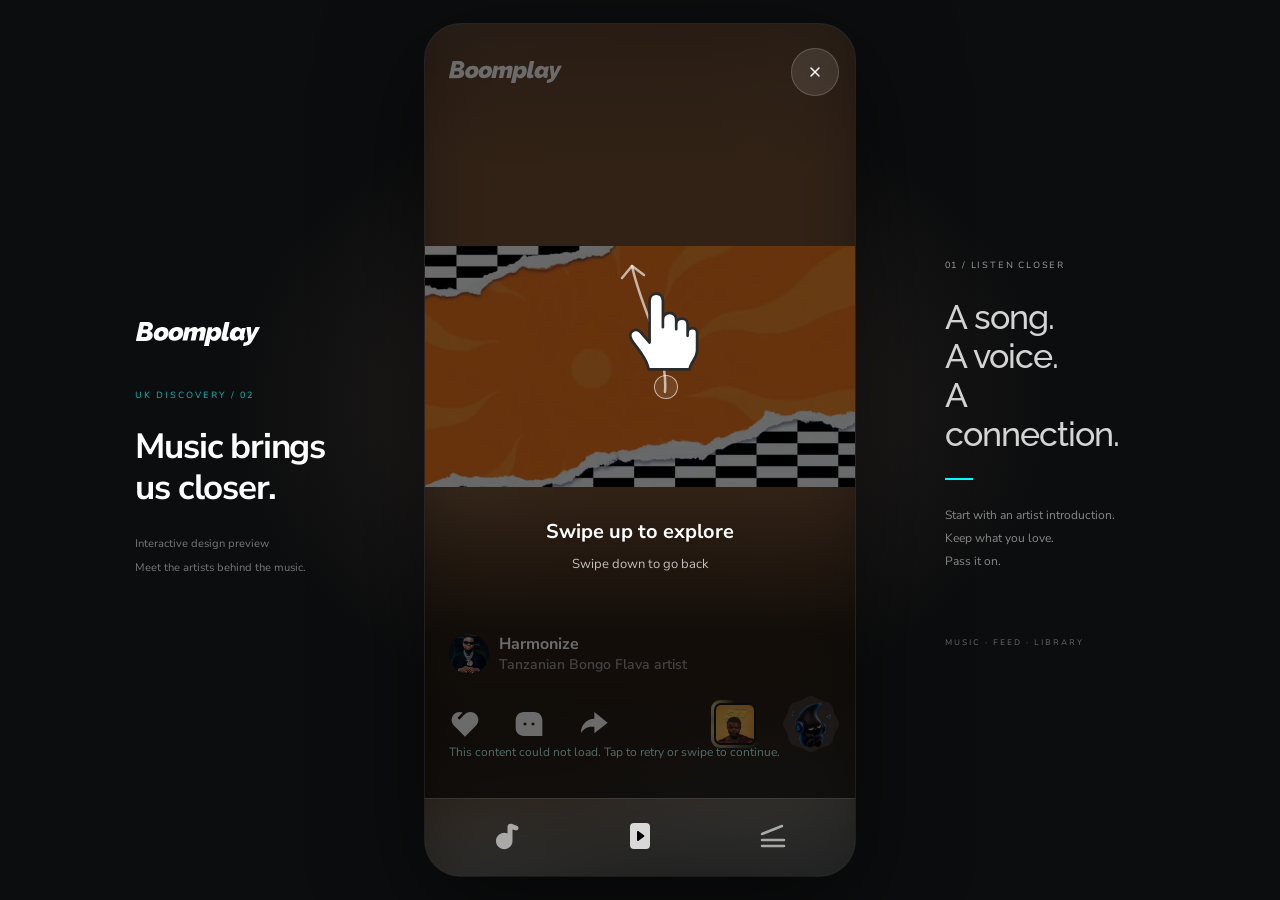
==== commit 4ca1a4b5: "Update shared experience: profile browsing, recommendation motion and Leesy" ====
--- a/index.html
+++ b/index.html
@@ -1,2 +1,2 @@
-<!DOCTYPE html><html lang="en-GB" class="dark"><head><meta charSet="utf-8"/><meta name="viewport" content="width=device-width, initial-scale=1, viewport-fit=cover"/><link rel="stylesheet" href="/_next/static/css/index.BavNbCnJ.css" data-rsc-css-href="/_next/static/css/index.BavNbCnJ.css" data-precedence="vite-rsc/importer-resources"/><link rel="modulepreload" fetchPriority="low" href="/_next/static/chunks/index-6Y9Zkxis.js"/><script src="/_next/static/chunks/rolldown-runtime-C60lm6uB.js" type="module" async=""></script><script src="/_next/static/chunks/framework-D_rUT4EX.js" type="module" async=""></script><link rel="modulepreload" href="/_next/static/chunks/layout-segment-context-b5arEJlw.js" crossorigin=""/><link rel="modulepreload" href="/_next/static/chunks/page-D1aScnqz.js" crossorigin=""/><title>Boomplay · Listen closer</title><meta name="description" content="An independent Boomplay UK music discovery prototype."/><meta name="robots" content="noindex, nofollow"/><meta name="theme-color" content="#121212"/><script>Object.assign(((self[Symbol.for("vinext.navigationRuntime")]??={bootstrap:{routeManifest:null},functions:{}}).bootstrap.rsc??={rsc:[]}),{params:{},nav:{"pathname":"/","searchParams":[]}})</script><link rel="modulepreload" href="/_next/static/chunks/index-6Y9Zkxis.js" />
-</head><body><div class="experience"><aside class="desktop-caption"><img src="/brand.svg" alt="Boomplay"/><span>UK DISCOVERY / 02</span><p>Music brings<br/>us closer.</p><small>Interactive design preview<br/>Meet the artists behind the music.</small></aside><main data-sheet="false" data-feed-end="false" data-queue-source="feed" data-queue-position="0" class="phone is-feed" style="--progress:0%;--art-colour:#b96631;--art-image:url(&quot;/media/harmonize.webp&quot;)"><div data-orientation="horizontal" data-activation-direction="none" data-slot="tabs" class="group/tabs flex gap-2 data-horizontal:flex-col app-tabs"><div class="media-stage" data-framing="landscape" data-visible="true"><div class="media-reel  handoff-none" style="transform:translateY(0px)"><div class="ambient-field" aria-hidden="true" style="background-image:url(&quot;/media/harmonize-first-frame.jpg&quot;)"><canvas class="video-atmosphere" aria-hidden="true"></canvas></div><video aria-hidden="true" data-content-key="harmonize:intro" data-background-listening="false" class="" src="/media/harmonize.mp4" poster="/media/harmonize-first-frame.jpg" playsInline="" preload="auto"></video><div class="neighbour-media next-media" data-framing="artwork"><div class="ambient-field" aria-hidden="true" style="background-image:url(&quot;/media/harmonize.webp&quot;)"></div><img src="/media/harmonize.webp" alt=""/></div></div></div><div data-orientation="horizontal" data-activation-direction="none" id="base-ui-_R_4pi_" role="tabpanel" tabindex="0" data-index="-1" data-slot="tabs-content" aria-label="Feed. Tap to play or pause. Swipe up or down to change artist. Keyboard: Space to play, arrow keys to change artist." class="flex-1 text-sm outline-none feed-panel"><div class="feed-scrim" data-framing="landscape"></div><div class="feed-reading-veil" aria-hidden="true"></div><header class="feed-header"><img src="/brand.svg" alt="Boomplay"/><button class="feed-header-more" aria-label="More options" aria-haspopup="dialog"><img src="/figma-v1/more.svg" width="32" height="32" alt=""/></button></header><div class="feed-bottom  has-artist-avatar" style="transform:translateY(0px);opacity:1"><div class="recommendation-emotion-stream" data-track-id="harmonize" data-sequence="hug|star|star" aria-hidden="true" style="height:0;bottom:0;right:0"></div><img class="feed-artist-avatar" src="/media/harmonize-avatar.jpg" alt="Harmonize portrait"/><h1>Harmonize</h1><div class="artist-line"><button aria-label="About Harmonize">Tanzanian Bongo Flava artist</button></div><output class="playback-status"></output><div class="feed-actions"><button class="feed-compact-action" aria-label="Save song" aria-pressed="false"><img class="figma-glyph " src="/figma-v1/save.svg" width="32" height="32" alt="" aria-hidden="true" draggable="false"/></button><button class="feed-compact-action" aria-label="Song comments"><img src="/figma-v1/comment.svg" width="32" height="32" alt=""/></button><button class="feed-compact-action" aria-label="Share song"><img src="/figma-v1/share.svg" width="32" height="32" alt=""/></button><div id="song-entry-slot"><button class="song-entry" style="--album-accent:#c8b785" aria-label="Play For No Reason"><span><img src="/media/harmonize.webp" alt=""/></span></button></div><button class="feed-recommend-emotion" aria-label="Recommend" aria-pressed="false"><span class="figma-recommend " aria-hidden="true"><img class="figma-recommend-halo" src="/figma-v1/recommend-halo.svg" width="56" height="56" alt="" draggable="false"/><span class="music-spirit" aria-hidden="true" data-recommended="false"><picture><source media="(prefers-reduced-motion: reduce)" srcSet="/music-spirit/idle.png"/><img draggable="false" alt="" src="/music-spirit/idle.webp"/></picture></span></span></button></div></div><div class="feed-edge-timeline" style="--progress:0%"><input type="range" aria-label="Playback progress" aria-valuetext="0:00 of 0:24" min="0" max="24.54" step="0.1" style="--progress:0%" value="0"/></div></div><div data-orientation="horizontal" data-activation-direction="none" role="tablist" data-slot="tabs-list" data-variant="default" aria-label="Main navigation" class="group/tabs-list inline-flex w-fit items-center justify-center rounded-lg p-[3px] text-muted-foreground group-data-horizontal/tabs:h-8 group-data-vertical/tabs:h-fit group-data-vertical/tabs:flex-col data-[variant=line]:rounded-none bg-muted bottom-nav"><button type="button" data-orientation="horizontal" data-activation-direction="none" aria-disabled="false" tabindex="-1" role="tab" aria-selected="false" id="base-ui-_R_spi_" data-slot="tabs-trigger" class="relative inline-flex h-[calc(100%-1px)] flex-1 items-center justify-center gap-1.5 rounded-md border border-transparent px-1.5 py-0.5 text-sm font-medium whitespace-nowrap text-foreground/60 transition-all group-data-vertical/tabs:w-full group-data-vertical/tabs:justify-start hover:text-foreground focus-visible:border-ring focus-visible:ring-[3px] focus-visible:ring-ring/50 focus-visible:outline-1 focus-visible:outline-ring disabled:pointer-events-none disabled:opacity-50 has-data-[icon=inline-end]:pr-1 has-data-[icon=inline-start]:pl-1 aria-disabled:pointer-events-none aria-disabled:opacity-50 dark:text-muted-foreground dark:hover:text-foreground group-data-[variant=default]/tabs-list:data-active:shadow-sm group-data-[variant=line]/tabs-list:data-active:shadow-none [&amp;_svg]:pointer-events-none [&amp;_svg]:shrink-0 [&amp;_svg:not([class*=&#x27;size-&#x27;])]:size-4 group-data-[variant=line]/tabs-list:bg-transparent group-data-[variant=line]/tabs-list:data-active:bg-transparent dark:group-data-[variant=line]/tabs-list:data-active:border-transparent dark:group-data-[variant=line]/tabs-list:data-active:bg-transparent data-active:bg-background data-active:text-foreground dark:data-active:border-input dark:data-active:bg-input/30 dark:data-active:text-foreground after:absolute after:bg-foreground after:opacity-0 after:transition-opacity group-data-horizontal/tabs:after:inset-x-0 group-data-horizontal/tabs:after:bottom-[-5px] group-data-horizontal/tabs:after:h-0.5 group-data-vertical/tabs:after:inset-y-0 group-data-vertical/tabs:after:-right-1 group-data-vertical/tabs:after:w-0.5 group-data-[variant=line]/tabs-list:data-active:after:opacity-100"><img class="figma-nav-glyph" src="/figma-v1/music.svg" width="32" height="32" alt="" aria-hidden="true" draggable="false"/><span>Music</span></button><button type="button" data-active="" data-orientation="horizontal" data-activation-direction="none" aria-disabled="false" tabindex="-1" role="tab" aria-selected="true" id="base-ui-_R_1cpi_" data-composite-item-active="" data-slot="tabs-trigger" class="relative inline-flex h-[calc(100%-1px)] flex-1 items-center justify-center gap-1.5 rounded-md border border-transparent px-1.5 py-0.5 text-sm font-medium whitespace-nowrap text-foreground/60 transition-all group-data-vertical/tabs:w-full group-data-vertical/tabs:justify-start hover:text-foreground focus-visible:border-ring focus-visible:ring-[3px] focus-visible:ring-ring/50 focus-visible:outline-1 focus-visible:outline-ring disabled:pointer-events-none disabled:opacity-50 has-data-[icon=inline-end]:pr-1 has-data-[icon=inline-start]:pl-1 aria-disabled:pointer-events-none aria-disabled:opacity-50 dark:text-muted-foreground dark:hover:text-foreground group-data-[variant=default]/tabs-list:data-active:shadow-sm group-data-[variant=line]/tabs-list:data-active:shadow-none [&amp;_svg]:pointer-events-none [&amp;_svg]:shrink-0 [&amp;_svg:not([class*=&#x27;size-&#x27;])]:size-4 group-data-[variant=line]/tabs-list:bg-transparent group-data-[variant=line]/tabs-list:data-active:bg-transparent dark:group-data-[variant=line]/tabs-list:data-active:border-transparent dark:group-data-[variant=line]/tabs-list:data-active:bg-transparent data-active:bg-background data-active:text-foreground dark:data-active:border-input dark:data-active:bg-input/30 dark:data-active:text-foreground after:absolute after:bg-foreground after:opacity-0 after:transition-opacity group-data-horizontal/tabs:after:inset-x-0 group-data-horizontal/tabs:after:bottom-[-5px] group-data-horizontal/tabs:after:h-0.5 group-data-vertical/tabs:after:inset-y-0 group-data-vertical/tabs:after:-right-1 group-data-vertical/tabs:after:w-0.5 group-data-[variant=line]/tabs-list:data-active:after:opacity-100"><img class="figma-nav-glyph" src="/figma-v1/feed.svg" width="32" height="32" alt="" aria-hidden="true" draggable="false"/><span>Feed</span></button><button type="button" data-orientation="horizontal" data-activation-direction="none" aria-disabled="false" tabindex="-1" role="tab" aria-selected="false" id="base-ui-_R_1spi_" data-slot="tabs-trigger" class="relative inline-flex h-[calc(100%-1px)] flex-1 items-center justify-center gap-1.5 rounded-md border border-transparent px-1.5 py-0.5 text-sm font-medium whitespace-nowrap text-foreground/60 transition-all group-data-vertical/tabs:w-full group-data-vertical/tabs:justify-start hover:text-foreground focus-visible:border-ring focus-visible:ring-[3px] focus-visible:ring-ring/50 focus-visible:outline-1 focus-visible:outline-ring disabled:pointer-events-none disabled:opacity-50 has-data-[icon=inline-end]:pr-1 has-data-[icon=inline-start]:pl-1 aria-disabled:pointer-events-none aria-disabled:opacity-50 dark:text-muted-foreground dark:hover:text-foreground group-data-[variant=default]/tabs-list:data-active:shadow-sm group-data-[variant=line]/tabs-list:data-active:shadow-none [&amp;_svg]:pointer-events-none [&amp;_svg]:shrink-0 [&amp;_svg:not([class*=&#x27;size-&#x27;])]:size-4 group-data-[variant=line]/tabs-list:bg-transparent group-data-[variant=line]/tabs-list:data-active:bg-transparent dark:group-data-[variant=line]/tabs-list:data-active:border-transparent dark:group-data-[variant=line]/tabs-list:data-active:bg-transparent data-active:bg-background data-active:text-foreground dark:data-active:border-input dark:data-active:bg-input/30 dark:data-active:text-foreground after:absolute after:bg-foreground after:opacity-0 after:transition-opacity group-data-horizontal/tabs:after:inset-x-0 group-data-horizontal/tabs:after:bottom-[-5px] group-data-horizontal/tabs:after:h-0.5 group-data-vertical/tabs:after:inset-y-0 group-data-vertical/tabs:after:-right-1 group-data-vertical/tabs:after:w-0.5 group-data-[variant=line]/tabs-list:data-active:after:opacity-100"><img class="figma-nav-glyph" src="/figma-v1/library.svg" width="32" height="32" alt="" aria-hidden="true" draggable="false"/><span>Library</span></button></div></div></main><aside class="desktop-guide"><span class="guide-index">01 / LISTEN CLOSER</span><h2>A song.<br/>A voice.<br/>A connection.</h2><div class="guide-rule"></div><p>Start with an artist introduction.<br/>Keep what you love.<br/>Pass it on.</p><span class="guide-foot">MUSIC · FEED · LIBRARY</span></aside></div><script type="module" src="/_next/static/chunks/index-6Y9Zkxis.js" id="_R_" async=""></script><script>((self[Symbol.for("vinext.navigationRuntime")]??={bootstrap:{routeManifest:null},functions:{}}).bootstrap.rsc??={rsc:[]}).rsc.push("2:I[\"8c0f216c4604\",[],\"Children\",1]\n")</script><script>((self[Symbol.for("vinext.navigationRuntime")]??={bootstrap:{routeManifest:null},functions:{}}).bootstrap.rsc??={rsc:[]}).rsc.push("3:I[\"593f344dc510\",[],\"GlobalErrorBoundary\",1]\n")</script><script>((self[Symbol.for("vinext.navigationRuntime")]??={bootstrap:{routeManifest:null},functions:{}}).bootstrap.rsc??={rsc:[]}).rsc.push("4:I[\"0b874ad30386\",[],\"default\",1]\n")</script><script>((self[Symbol.for("vinext.navigationRuntime")]??={bootstrap:{routeManifest:null},functions:{}}).bootstrap.rsc??={rsc:[]}).rsc.push("5:I[\"593f344dc510\",[],\"ErrorBoundary\",1]\n")</script><script>((self[Symbol.for("vinext.navigationRuntime")]??={bootstrap:{routeManifest:null},functions:{}}).bootstrap.rsc??={rsc:[]}).rsc.push("6:I[\"15c18cfaeeff\",[],\"LayoutSegmentProvider\",1]\n")</script><script>((self[Symbol.for("vinext.navigationRuntime")]??={bootstrap:{routeManifest:null},functions:{}}).bootstrap.rsc??={rsc:[]}).rsc.push("7:I[\"8c0f216c4604\",[],\"Slot\",1]\n")</script><script>((self[Symbol.for("vinext.navigationRuntime")]??={bootstrap:{routeManifest:null},functions:{}}).bootstrap.rsc??={rsc:[]}).rsc.push("8:I[\"593f344dc510\",[],\"NotFoundBoundary\",1]\n")</script><script>((self[Symbol.for("vinext.navigationRuntime")]??={bootstrap:{routeManifest:null},functions:{}}).bootstrap.rsc??={rsc:[]}).rsc.push("9:I[\"9276801271d6\",[],\"AppRouterScrollTarget\",1]\n")</script><script>((self[Symbol.for("vinext.navigationRuntime")]??={bootstrap:{routeManifest:null},functions:{}}).bootstrap.rsc??={rsc:[]}).rsc.push("a:I[\"593f344dc510\",[],\"RedirectBoundary\",1]\n")</script><script>((self[Symbol.for("vinext.navigationRuntime")]??={bootstrap:{routeManifest:null},functions:{}}).bootstrap.rsc??={rsc:[]}).rsc.push(":HL[\"/_next/static/css/index.BavNbCnJ.css\",\"style\"     ]\n")</script><script>((self[Symbol.for("vinext.navigationRuntime")]??={bootstrap:{routeManifest:null},functions:{}}).bootstrap.rsc??={rsc:[]}).rsc.push("0:{\"page:/\":\"$L1\",\"layout:/\":[[[\"$\",\"link\",\"css:/_next/static/css/index.BavNbCnJ.css\",{\"rel\":\"stylesheet\",\"precedence\":\"vite-rsc/importer-resources\",\"href\":\"/_next/static/css/index.BavNbCnJ.css\",\"data-rsc-css-href\":\"/_next/static/css/index.BavNbCnJ.css\"}],\"$undefined\"],[\"$\",\"html\",null,{\"lang\":\"en-GB\",\"className\":\"dark\",\"children\":[\"$\",\"body\",null,{\"children\":[\"$\",\"$L2\",null,{}]}]}]],\"route:/\":[[[\"$\",\"meta\",null,{\"charSet\":\"utf-8\"}],[[\"$\",\"title\",\"0\",{\"children\":\"Boomplay · Listen closer\"}],[\"$\",\"meta\",\"1\",{\"name\":\"description\",\"content\":\"An independent Boomplay UK music discovery prototype.\"}],[\"$\",\"meta\",\"2\",{\"name\":\"robots\",\"content\":\"noindex, nofollow\"}]],[[\"$\",\"meta\",\"0\",{\"name\":\"viewport\",\"content\":\"width=device-width, initial-scale=1, viewport-fit=cover\"}],[\"$\",\"meta\",\"1\",{\"name\":\"theme-color\",\"content\":\"#121212\"}]]],[\"$\",\"$L3\",null,{\"fallback\":\"$4\",\"children\":[\"$\",\"$L5\",null,{\"fallback\":\"$4\",\"children\":[\"$\",\"$L6\",null,{\"providerId\":\"layout:/\",\"segmentMap\":{\"children\":[]},\"children\":[\"$\",\"$L7\",null,{\"id\":\"layout:/\",\"parallelSlots\":\"$undefined\",\"children\":[\"$\",\"$L8\",null,{\"resetKey\":\"\",\"fallback\":[[\"$\",\"title\",null,{\"children\":\"404: This page could not be found.\"}],[\"$\",\"div\",null,{\"style\":{\"fontFamily\":\"system-ui,\\\"Segoe UI\\\",Roboto,Helvetica,Arial,sans-serif,\\\"Apple Color Emoji\\\",\\\"Segoe UI Emoji\\\"\",\"height\":\"100vh\",\"textAlign\":\"center\",\"display\":\"flex\",\"flexDirection\":\"column\",\"alignItems\":\"center\",\"justifyContent\":\"center\"},\"children\":[\"$\",\"div\",null,{\"children\":[[\"$\",\"style\",null,{\"dangerouslySetInnerHTML\":{\"__html\":\"body{color:#000;background:#fff;margin:0}.next-error-h1{border-right:1px solid rgba(0,0,0,.3)}@media (prefers-color-scheme:dark){body{color:#fff;background:#000}.next-error-h1{border-right:1px solid rgba(255,255,255,.3)}}\"}}],[\"$\",\"h1\",null,{\"className\":\"next-error-h1\",\"style\":{\"display\":\"inline-block\",\"margin\":\"0 20px 0 0\",\"padding\":\"0 23px 0 0\",\"fontSize\":24,\"fontWeight\":500,\"verticalAlign\":\"top\",\"lineHeight\":\"49px\"},\"children\":404}],[\"$\",\"div\",null,{\"style\":{\"display\":\"inline-block\"},\"children\":[\"$\",\"h2\",null,{\"style\":{\"fontSize\":14,\"fontWeight\":400,\"lineHeight\":\"49px\",\"margin\":0},\"children\":\"This page could not be found.\"}]}]]}]}]],\"children\":[\"$\",\"$L9\",null,{\"children\":[\"$\",\"$La\",null,{\"children\":[[\"$\",\"$L6\",null,{\"providerId\":\"page:/\",\"segmentMap\":{\"children\":[\"__PAGE__\"]},\"children\":[\"$\",\"$L7\",null,{\"id\":\"page:/\"}]}],null]}]}]}]}]}]}]}],null,null],\"__route\":\"route:/\",\"__interceptionContext\":null,\"__layoutIds\":[\"layout:/\"],\"__rootLayout\":\"/\",\"__bfcacheSegmentIdentities\":{\"layout:/\":\"[\\\"layout\\\",\\\"layout:/\\\",\\\"root-boundary:/\\\",\\\"\\\"]\",\"page:/\":\"[\\\"page\\\",\\\"page:/\\\",\\\"root-boundary:/\\\",\\\"\\\"]\"},\"__srcPage\":[\"page\"],\"__layoutFlags\":{\"layout:/\":\"s\"},\"__artifactCompatibility\":{\"schemaVersion\":1,\"graphVersion\":\"app-route-graph:1177fd80f83fa7b0\",\"deploymentVersion\":\"d632f163-1f8c-4882-b573-c8d01b9fca01\",\"appElementsSchemaVersion\":1,\"rscPayloadSchemaVersion\":1,\"rootBoundaryId\":\"/\",\"renderEpoch\":null}}\n")</script><script>((self[Symbol.for("vinext.navigationRuntime")]??={bootstrap:{routeManifest:null},functions:{}}).bootstrap.rsc??={rsc:[]}).rsc.push("b:I[\"6efdf509a785\",[],\"default\",1]\n")</script><script>((self[Symbol.for("vinext.navigationRuntime")]??={bootstrap:{routeManifest:null},functions:{}}).bootstrap.rsc??={rsc:[]}).rsc.push("1:[\"$\",\"$Lb\",null,{\"params\":\"$@c\",\"searchParams\":\"$@d\"}]\n")</script><script>((self[Symbol.for("vinext.navigationRuntime")]??={bootstrap:{routeManifest:null},functions:{}}).bootstrap.rsc??={rsc:[]}).rsc.push("c:{}\n")</script><script>((self[Symbol.for("vinext.navigationRuntime")]??={bootstrap:{routeManifest:null},functions:{}}).bootstrap.rsc??={rsc:[]}).rsc.push("d:{}\n")</script><script>Object.assign(((self[Symbol.for("vinext.navigationRuntime")]??={bootstrap:{routeManifest:null},functions:{}}).bootstrap.rsc??={rsc:[]}),{"initialCacheKind":"dynamic"});((self[Symbol.for("vinext.navigationRuntime")]??={bootstrap:{routeManifest:null},functions:{}}).bootstrap.rsc??={rsc:[]}).done=true</script></body></html>+<!DOCTYPE html><html lang="en-GB" class="dark"><head><meta charSet="utf-8"/><meta name="viewport" content="width=device-width, initial-scale=1, viewport-fit=cover"/><link rel="stylesheet" href="/_next/static/css/index.D1J1ZVyq.css" data-rsc-css-href="/_next/static/css/index.D1J1ZVyq.css" data-precedence="vite-rsc/importer-resources"/><link rel="modulepreload" fetchPriority="low" href="/_next/static/chunks/index-D32e2wAi.js"/><script src="/_next/static/chunks/rolldown-runtime-C60lm6uB.js" type="module" async=""></script><script src="/_next/static/chunks/framework-D_rUT4EX.js" type="module" async=""></script><link rel="modulepreload" href="/_next/static/chunks/layout-segment-context-ZVp5eBn3.js" crossorigin=""/><link rel="modulepreload" href="/_next/static/chunks/page-MgJ7mHpw.js" crossorigin=""/><title>Boomplay · Listen closer</title><meta name="description" content="An independent Boomplay UK music discovery prototype."/><meta name="robots" content="noindex, nofollow"/><meta name="theme-color" content="#121212"/><script>Object.assign(((self[Symbol.for("vinext.navigationRuntime")]??={bootstrap:{routeManifest:null},functions:{}}).bootstrap.rsc??={rsc:[]}),{params:{},nav:{"pathname":"/","searchParams":[]}})</script><link rel="modulepreload" href="/_next/static/chunks/index-D32e2wAi.js" />
+</head><body><div class="experience"><aside class="desktop-caption"><img src="/brand.svg" alt="Boomplay"/><span>UK DISCOVERY / 02</span><p>Music brings<br/>us closer.</p><small>Interactive design preview<br/>Meet the artists behind the music.</small></aside><main data-active-track="harmonize" data-sheet="false" data-feed-end="false" data-queue-source="feed" data-queue-position="0" class="phone is-feed" style="--progress:0%;--art-colour:#b96631;--art-image:url(&quot;/media/harmonize.webp&quot;)"><div data-orientation="horizontal" data-activation-direction="none" data-slot="tabs" class="group/tabs flex gap-2 data-horizontal:flex-col app-tabs"><div class="media-stage" data-framing="landscape" data-visible="true"><div class="media-reel  handoff-none" style="transform:translateY(0px)"><div class="ambient-field" aria-hidden="true" style="background-image:url(&quot;/media/harmonize-first-frame.jpg&quot;)"><canvas class="video-atmosphere" aria-hidden="true"></canvas></div><video aria-hidden="true" data-content-key="harmonize:intro" data-background-listening="false" class="" src="/media/harmonize.mp4" poster="/media/harmonize-first-frame.jpg" playsInline="" preload="auto"></video><div class="neighbour-media next-media" data-framing="artwork"><div class="ambient-field" aria-hidden="true" style="background-image:url(&quot;/media/harmonize.webp&quot;)"></div><img src="/media/harmonize.webp" alt=""/></div></div></div><div data-orientation="horizontal" data-activation-direction="none" id="base-ui-_R_8pi_" role="tabpanel" tabindex="0" data-index="-1" data-slot="tabs-content" aria-label="Feed. Tap to play or pause. Swipe up or down to change artist. Keyboard: Space to play, arrow keys to change artist." class="flex-1 text-sm outline-none feed-panel"><div class="feed-scrim" data-framing="landscape"></div><div class="feed-reading-veil" aria-hidden="true"></div><header class="feed-header"><img src="/brand.svg" alt="Boomplay"/><button class="feed-header-more" aria-label="More options" aria-haspopup="dialog"><img src="/figma-v1/more.svg" width="32" height="32" alt=""/></button></header><div class="feed-bottom  has-artist-avatar" style="transform:translateY(0px);opacity:1"><div class="recommendation-emotion-stream" data-track-id="harmonize" data-sequence="hug|star|star" aria-hidden="true" style="height:0;bottom:0;right:0"></div><img class="feed-artist-avatar" src="/media/harmonize-avatar.jpg" alt="Harmonize portrait"/><h1>Harmonize</h1><div class="artist-line"><button aria-label="About Harmonize">Tanzanian Bongo Flava artist</button></div><output class="playback-status"></output><div class="feed-actions"><button class="feed-compact-action" aria-label="Save song" aria-pressed="false"><img class="figma-glyph " src="/figma-v1/save.svg" width="32" height="32" alt="" aria-hidden="true" draggable="false"/></button><button class="feed-compact-action" aria-label="Song comments"><img src="/figma-v1/comment.svg" width="32" height="32" alt=""/></button><button class="feed-compact-action" aria-label="Share song"><img src="/figma-v1/share.svg" width="32" height="32" alt=""/></button><div id="song-entry-slot"><button class="song-entry" style="--album-accent:#c8b785" aria-label="Play For No Reason"><span><img src="/media/harmonize.webp" alt=""/></span></button></div><button class="feed-recommend-emotion" aria-label="Recommend" aria-pressed="false"><span class="figma-recommend " aria-hidden="true"><img class="figma-recommend-halo" src="/figma-v1/recommend-halo.svg" width="56" height="56" alt="" draggable="false"/><span class="music-spirit" aria-hidden="true" data-recommended="false"><picture><source media="(prefers-reduced-motion: reduce)" srcSet="/music-spirit/idle.png"/><img draggable="false" alt="" src="/music-spirit/idle.webp"/></picture></span></span></button></div></div><div class="feed-edge-timeline" style="--progress:0%"><input type="range" aria-label="Playback progress" aria-valuetext="0:00 of 0:24" min="0" max="24.54" step="0.1" style="--progress:0%" value="0"/></div></div><div data-orientation="horizontal" data-activation-direction="none" role="tablist" data-slot="tabs-list" data-variant="default" aria-label="Main navigation" class="group/tabs-list inline-flex w-fit items-center justify-center rounded-lg p-[3px] text-muted-foreground group-data-horizontal/tabs:h-8 group-data-vertical/tabs:h-fit group-data-vertical/tabs:flex-col data-[variant=line]:rounded-none bg-muted bottom-nav"><button type="button" data-orientation="horizontal" data-activation-direction="none" aria-disabled="false" tabindex="-1" role="tab" aria-selected="false" id="base-ui-_R_1opi_" data-slot="tabs-trigger" class="relative inline-flex h-[calc(100%-1px)] flex-1 items-center justify-center gap-1.5 rounded-md border border-transparent px-1.5 py-0.5 text-sm font-medium whitespace-nowrap text-foreground/60 transition-all group-data-vertical/tabs:w-full group-data-vertical/tabs:justify-start hover:text-foreground focus-visible:border-ring focus-visible:ring-[3px] focus-visible:ring-ring/50 focus-visible:outline-1 focus-visible:outline-ring disabled:pointer-events-none disabled:opacity-50 has-data-[icon=inline-end]:pr-1 has-data-[icon=inline-start]:pl-1 aria-disabled:pointer-events-none aria-disabled:opacity-50 dark:text-muted-foreground dark:hover:text-foreground group-data-[variant=default]/tabs-list:data-active:shadow-sm group-data-[variant=line]/tabs-list:data-active:shadow-none [&amp;_svg]:pointer-events-none [&amp;_svg]:shrink-0 [&amp;_svg:not([class*=&#x27;size-&#x27;])]:size-4 group-data-[variant=line]/tabs-list:bg-transparent group-data-[variant=line]/tabs-list:data-active:bg-transparent dark:group-data-[variant=line]/tabs-list:data-active:border-transparent dark:group-data-[variant=line]/tabs-list:data-active:bg-transparent data-active:bg-background data-active:text-foreground dark:data-active:border-input dark:data-active:bg-input/30 dark:data-active:text-foreground after:absolute after:bg-foreground after:opacity-0 after:transition-opacity group-data-horizontal/tabs:after:inset-x-0 group-data-horizontal/tabs:after:bottom-[-5px] group-data-horizontal/tabs:after:h-0.5 group-data-vertical/tabs:after:inset-y-0 group-data-vertical/tabs:after:-right-1 group-data-vertical/tabs:after:w-0.5 group-data-[variant=line]/tabs-list:data-active:after:opacity-100"><img class="figma-nav-glyph" src="/figma-v1/music.svg" width="32" height="32" alt="" aria-hidden="true" draggable="false"/><span>Music</span></button><button type="button" data-active="" data-orientation="horizontal" data-activation-direction="none" aria-disabled="false" tabindex="-1" role="tab" aria-selected="true" id="base-ui-_R_2opi_" data-composite-item-active="" data-slot="tabs-trigger" class="relative inline-flex h-[calc(100%-1px)] flex-1 items-center justify-center gap-1.5 rounded-md border border-transparent px-1.5 py-0.5 text-sm font-medium whitespace-nowrap text-foreground/60 transition-all group-data-vertical/tabs:w-full group-data-vertical/tabs:justify-start hover:text-foreground focus-visible:border-ring focus-visible:ring-[3px] focus-visible:ring-ring/50 focus-visible:outline-1 focus-visible:outline-ring disabled:pointer-events-none disabled:opacity-50 has-data-[icon=inline-end]:pr-1 has-data-[icon=inline-start]:pl-1 aria-disabled:pointer-events-none aria-disabled:opacity-50 dark:text-muted-foreground dark:hover:text-foreground group-data-[variant=default]/tabs-list:data-active:shadow-sm group-data-[variant=line]/tabs-list:data-active:shadow-none [&amp;_svg]:pointer-events-none [&amp;_svg]:shrink-0 [&amp;_svg:not([class*=&#x27;size-&#x27;])]:size-4 group-data-[variant=line]/tabs-list:bg-transparent group-data-[variant=line]/tabs-list:data-active:bg-transparent dark:group-data-[variant=line]/tabs-list:data-active:border-transparent dark:group-data-[variant=line]/tabs-list:data-active:bg-transparent data-active:bg-background data-active:text-foreground dark:data-active:border-input dark:data-active:bg-input/30 dark:data-active:text-foreground after:absolute after:bg-foreground after:opacity-0 after:transition-opacity group-data-horizontal/tabs:after:inset-x-0 group-data-horizontal/tabs:after:bottom-[-5px] group-data-horizontal/tabs:after:h-0.5 group-data-vertical/tabs:after:inset-y-0 group-data-vertical/tabs:after:-right-1 group-data-vertical/tabs:after:w-0.5 group-data-[variant=line]/tabs-list:data-active:after:opacity-100"><img class="figma-nav-glyph" src="/figma-v1/feed.svg" width="32" height="32" alt="" aria-hidden="true" draggable="false"/><span>Feed</span></button><button type="button" data-orientation="horizontal" data-activation-direction="none" aria-disabled="false" tabindex="-1" role="tab" aria-selected="false" id="base-ui-_R_3opi_" data-slot="tabs-trigger" class="relative inline-flex h-[calc(100%-1px)] flex-1 items-center justify-center gap-1.5 rounded-md border border-transparent px-1.5 py-0.5 text-sm font-medium whitespace-nowrap text-foreground/60 transition-all group-data-vertical/tabs:w-full group-data-vertical/tabs:justify-start hover:text-foreground focus-visible:border-ring focus-visible:ring-[3px] focus-visible:ring-ring/50 focus-visible:outline-1 focus-visible:outline-ring disabled:pointer-events-none disabled:opacity-50 has-data-[icon=inline-end]:pr-1 has-data-[icon=inline-start]:pl-1 aria-disabled:pointer-events-none aria-disabled:opacity-50 dark:text-muted-foreground dark:hover:text-foreground group-data-[variant=default]/tabs-list:data-active:shadow-sm group-data-[variant=line]/tabs-list:data-active:shadow-none [&amp;_svg]:pointer-events-none [&amp;_svg]:shrink-0 [&amp;_svg:not([class*=&#x27;size-&#x27;])]:size-4 group-data-[variant=line]/tabs-list:bg-transparent group-data-[variant=line]/tabs-list:data-active:bg-transparent dark:group-data-[variant=line]/tabs-list:data-active:border-transparent dark:group-data-[variant=line]/tabs-list:data-active:bg-transparent data-active:bg-background data-active:text-foreground dark:data-active:border-input dark:data-active:bg-input/30 dark:data-active:text-foreground after:absolute after:bg-foreground after:opacity-0 after:transition-opacity group-data-horizontal/tabs:after:inset-x-0 group-data-horizontal/tabs:after:bottom-[-5px] group-data-horizontal/tabs:after:h-0.5 group-data-vertical/tabs:after:inset-y-0 group-data-vertical/tabs:after:-right-1 group-data-vertical/tabs:after:w-0.5 group-data-[variant=line]/tabs-list:data-active:after:opacity-100"><img class="figma-nav-glyph" src="/figma-v1/library.svg" width="32" height="32" alt="" aria-hidden="true" draggable="false"/><span>Library</span></button></div></div></main><aside class="desktop-guide"><span class="guide-index">01 / LISTEN CLOSER</span><h2>A song.<br/>A voice.<br/>A connection.</h2><div class="guide-rule"></div><p>Start with an artist introduction.<br/>Keep what you love.<br/>Pass it on.</p><span class="guide-foot">MUSIC · FEED · LIBRARY</span></aside></div><script type="module" src="/_next/static/chunks/index-D32e2wAi.js" id="_R_" async=""></script><script>((self[Symbol.for("vinext.navigationRuntime")]??={bootstrap:{routeManifest:null},functions:{}}).bootstrap.rsc??={rsc:[]}).rsc.push("2:I[\"8c0f216c4604\",[],\"Children\",1]\n")</script><script>((self[Symbol.for("vinext.navigationRuntime")]??={bootstrap:{routeManifest:null},functions:{}}).bootstrap.rsc??={rsc:[]}).rsc.push("3:I[\"593f344dc510\",[],\"GlobalErrorBoundary\",1]\n")</script><script>((self[Symbol.for("vinext.navigationRuntime")]??={bootstrap:{routeManifest:null},functions:{}}).bootstrap.rsc??={rsc:[]}).rsc.push("4:I[\"0b874ad30386\",[],\"default\",1]\n")</script><script>((self[Symbol.for("vinext.navigationRuntime")]??={bootstrap:{routeManifest:null},functions:{}}).bootstrap.rsc??={rsc:[]}).rsc.push("5:I[\"593f344dc510\",[],\"ErrorBoundary\",1]\n")</script><script>((self[Symbol.for("vinext.navigationRuntime")]??={bootstrap:{routeManifest:null},functions:{}}).bootstrap.rsc??={rsc:[]}).rsc.push("6:I[\"15c18cfaeeff\",[],\"LayoutSegmentProvider\",1]\n")</script><script>((self[Symbol.for("vinext.navigationRuntime")]??={bootstrap:{routeManifest:null},functions:{}}).bootstrap.rsc??={rsc:[]}).rsc.push("7:I[\"8c0f216c4604\",[],\"Slot\",1]\n")</script><script>((self[Symbol.for("vinext.navigationRuntime")]??={bootstrap:{routeManifest:null},functions:{}}).bootstrap.rsc??={rsc:[]}).rsc.push("8:I[\"593f344dc510\",[],\"NotFoundBoundary\",1]\n")</script><script>((self[Symbol.for("vinext.navigationRuntime")]??={bootstrap:{routeManifest:null},functions:{}}).bootstrap.rsc??={rsc:[]}).rsc.push("9:I[\"9276801271d6\",[],\"AppRouterScrollTarget\",1]\n")</script><script>((self[Symbol.for("vinext.navigationRuntime")]??={bootstrap:{routeManifest:null},functions:{}}).bootstrap.rsc??={rsc:[]}).rsc.push("a:I[\"593f344dc510\",[],\"RedirectBoundary\",1]\n")</script><script>((self[Symbol.for("vinext.navigationRuntime")]??={bootstrap:{routeManifest:null},functions:{}}).bootstrap.rsc??={rsc:[]}).rsc.push(":HL[\"/_next/static/css/index.D1J1ZVyq.css\",\"style\"     ]\n")</script><script>((self[Symbol.for("vinext.navigationRuntime")]??={bootstrap:{routeManifest:null},functions:{}}).bootstrap.rsc??={rsc:[]}).rsc.push("0:{\"page:/\":\"$L1\",\"layout:/\":[[[\"$\",\"link\",\"css:/_next/static/css/index.D1J1ZVyq.css\",{\"rel\":\"stylesheet\",\"precedence\":\"vite-rsc/importer-resources\",\"href\":\"/_next/static/css/index.D1J1ZVyq.css\",\"data-rsc-css-href\":\"/_next/static/css/index.D1J1ZVyq.css\"}],\"$undefined\"],[\"$\",\"html\",null,{\"lang\":\"en-GB\",\"className\":\"dark\",\"children\":[\"$\",\"body\",null,{\"children\":[\"$\",\"$L2\",null,{}]}]}]],\"route:/\":[[[\"$\",\"meta\",null,{\"charSet\":\"utf-8\"}],[[\"$\",\"title\",\"0\",{\"children\":\"Boomplay · Listen closer\"}],[\"$\",\"meta\",\"1\",{\"name\":\"description\",\"content\":\"An independent Boomplay UK music discovery prototype.\"}],[\"$\",\"meta\",\"2\",{\"name\":\"robots\",\"content\":\"noindex, nofollow\"}]],[[\"$\",\"meta\",\"0\",{\"name\":\"viewport\",\"content\":\"width=device-width, initial-scale=1, viewport-fit=cover\"}],[\"$\",\"meta\",\"1\",{\"name\":\"theme-color\",\"content\":\"#121212\"}]]],[\"$\",\"$L3\",null,{\"fallback\":\"$4\",\"children\":[\"$\",\"$L5\",null,{\"fallback\":\"$4\",\"children\":[\"$\",\"$L6\",null,{\"providerId\":\"layout:/\",\"segmentMap\":{\"children\":[]},\"children\":[\"$\",\"$L7\",null,{\"id\":\"layout:/\",\"parallelSlots\":\"$undefined\",\"children\":[\"$\",\"$L8\",null,{\"resetKey\":\"\",\"fallback\":[[\"$\",\"title\",null,{\"children\":\"404: This page could not be found.\"}],[\"$\",\"div\",null,{\"style\":{\"fontFamily\":\"system-ui,\\\"Segoe UI\\\",Roboto,Helvetica,Arial,sans-serif,\\\"Apple Color Emoji\\\",\\\"Segoe UI Emoji\\\"\",\"height\":\"100vh\",\"textAlign\":\"center\",\"display\":\"flex\",\"flexDirection\":\"column\",\"alignItems\":\"center\",\"justifyContent\":\"center\"},\"children\":[\"$\",\"div\",null,{\"children\":[[\"$\",\"style\",null,{\"dangerouslySetInnerHTML\":{\"__html\":\"body{color:#000;background:#fff;margin:0}.next-error-h1{border-right:1px solid rgba(0,0,0,.3)}@media (prefers-color-scheme:dark){body{color:#fff;background:#000}.next-error-h1{border-right:1px solid rgba(255,255,255,.3)}}\"}}],[\"$\",\"h1\",null,{\"className\":\"next-error-h1\",\"style\":{\"display\":\"inline-block\",\"margin\":\"0 20px 0 0\",\"padding\":\"0 23px 0 0\",\"fontSize\":24,\"fontWeight\":500,\"verticalAlign\":\"top\",\"lineHeight\":\"49px\"},\"children\":404}],[\"$\",\"div\",null,{\"style\":{\"display\":\"inline-block\"},\"children\":[\"$\",\"h2\",null,{\"style\":{\"fontSize\":14,\"fontWeight\":400,\"lineHeight\":\"49px\",\"margin\":0},\"children\":\"This page could not be found.\"}]}]]}]}]],\"children\":[\"$\",\"$L9\",null,{\"children\":[\"$\",\"$La\",null,{\"children\":[[\"$\",\"$L6\",null,{\"providerId\":\"page:/\",\"segmentMap\":{\"children\":[\"__PAGE__\"]},\"children\":[\"$\",\"$L7\",null,{\"id\":\"page:/\"}]}],null]}]}]}]}]}]}]}],null,null],\"__route\":\"route:/\",\"__interceptionContext\":null,\"__layoutIds\":[\"layout:/\"],\"__rootLayout\":\"/\",\"__bfcacheSegmentIdentities\":{\"layout:/\":\"[\\\"layout\\\",\\\"layout:/\\\",\\\"root-boundary:/\\\",\\\"\\\"]\",\"page:/\":\"[\\\"page\\\",\\\"page:/\\\",\\\"root-boundary:/\\\",\\\"\\\"]\"},\"__srcPage\":[\"page\"],\"__layoutFlags\":{\"layout:/\":\"s\"},\"__artifactCompatibility\":{\"schemaVersion\":1,\"graphVersion\":\"app-route-graph:1177fd80f83fa7b0\",\"deploymentVersion\":\"7dd4946e-7ddb-4548-91db-de196bd27c30\",\"appElementsSchemaVersion\":1,\"rscPayloadSchemaVersion\":1,\"rootBoundaryId\":\"/\",\"renderEpoch\":null}}\n")</script><script>((self[Symbol.for("vinext.navigationRuntime")]??={bootstrap:{routeManifest:null},functions:{}}).bootstrap.rsc??={rsc:[]}).rsc.push("b:I[\"6efdf509a785\",[],\"default\",1]\n")</script><script>((self[Symbol.for("vinext.navigationRuntime")]??={bootstrap:{routeManifest:null},functions:{}}).bootstrap.rsc??={rsc:[]}).rsc.push("1:[\"$\",\"$Lb\",null,{\"params\":\"$@c\",\"searchParams\":\"$@d\"}]\n")</script><script>((self[Symbol.for("vinext.navigationRuntime")]??={bootstrap:{routeManifest:null},functions:{}}).bootstrap.rsc??={rsc:[]}).rsc.push("c:{}\n")</script><script>((self[Symbol.for("vinext.navigationRuntime")]??={bootstrap:{routeManifest:null},functions:{}}).bootstrap.rsc??={rsc:[]}).rsc.push("d:{}\n")</script><script>Object.assign(((self[Symbol.for("vinext.navigationRuntime")]??={bootstrap:{routeManifest:null},functions:{}}).bootstrap.rsc??={rsc:[]}),{"initialCacheKind":"dynamic"});((self[Symbol.for("vinext.navigationRuntime")]??={bootstrap:{routeManifest:null},functions:{}}).bootstrap.rsc??={rsc:[]}).done=true</script></body></html>
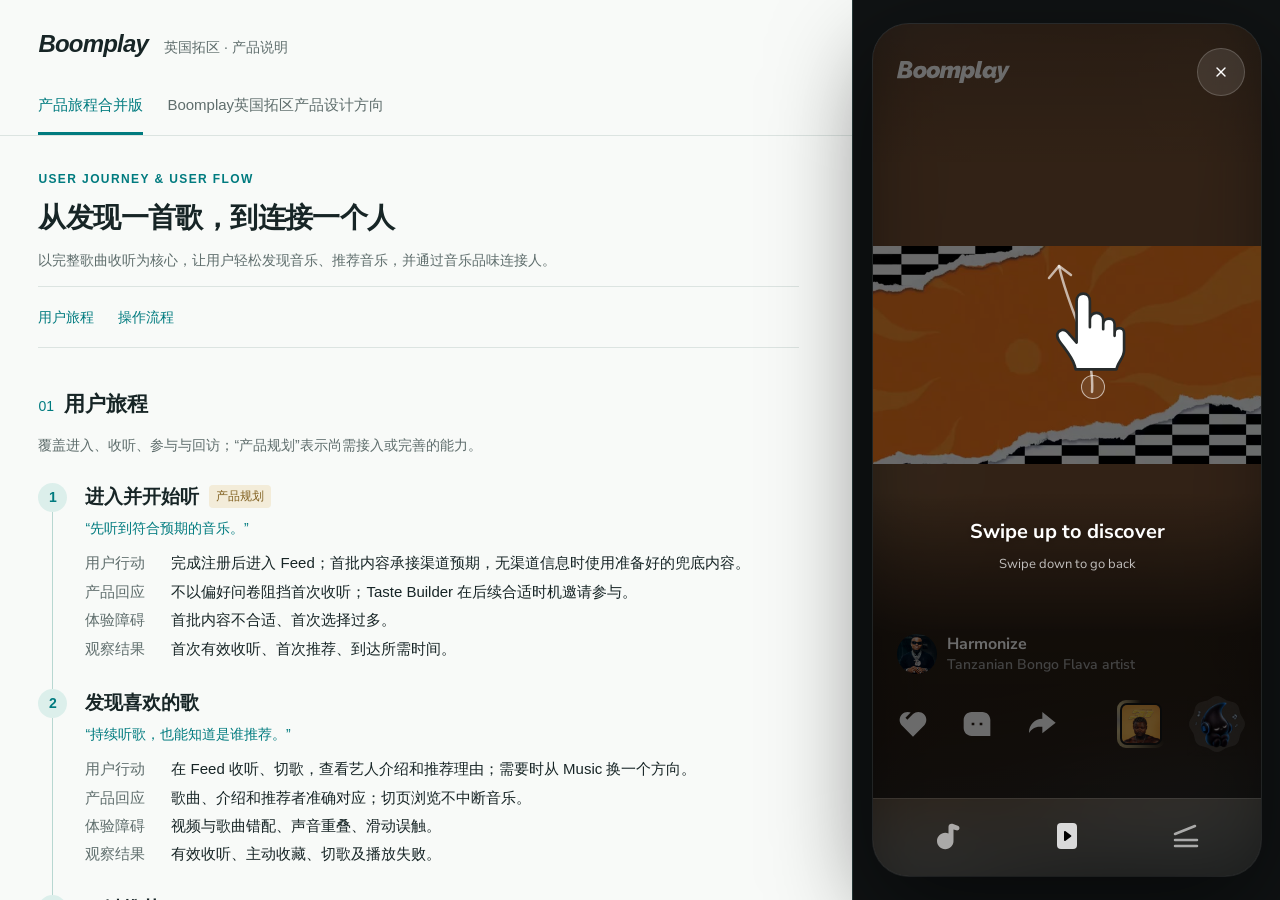
==== commit a26e6268: "Update product guide and shared UK experience" ====
--- a/index.html
+++ b/index.html
@@ -1,2 +1,2 @@
-<!DOCTYPE html><html lang="en-GB" class="dark"><head><meta charSet="utf-8"/><meta name="viewport" content="width=device-width, initial-scale=1, viewport-fit=cover"/><link rel="stylesheet" href="/_next/static/css/index.D1J1ZVyq.css" data-rsc-css-href="/_next/static/css/index.D1J1ZVyq.css" data-precedence="vite-rsc/importer-resources"/><link rel="modulepreload" fetchPriority="low" href="/_next/static/chunks/index-D32e2wAi.js"/><script src="/_next/static/chunks/rolldown-runtime-C60lm6uB.js" type="module" async=""></script><script src="/_next/static/chunks/framework-D_rUT4EX.js" type="module" async=""></script><link rel="modulepreload" href="/_next/static/chunks/layout-segment-context-ZVp5eBn3.js" crossorigin=""/><link rel="modulepreload" href="/_next/static/chunks/page-MgJ7mHpw.js" crossorigin=""/><title>Boomplay · Listen closer</title><meta name="description" content="An independent Boomplay UK music discovery prototype."/><meta name="robots" content="noindex, nofollow"/><meta name="theme-color" content="#121212"/><script>Object.assign(((self[Symbol.for("vinext.navigationRuntime")]??={bootstrap:{routeManifest:null},functions:{}}).bootstrap.rsc??={rsc:[]}),{params:{},nav:{"pathname":"/","searchParams":[]}})</script><link rel="modulepreload" href="/_next/static/chunks/index-D32e2wAi.js" />
-</head><body><div class="experience"><aside class="desktop-caption"><img src="/brand.svg" alt="Boomplay"/><span>UK DISCOVERY / 02</span><p>Music brings<br/>us closer.</p><small>Interactive design preview<br/>Meet the artists behind the music.</small></aside><main data-active-track="harmonize" data-sheet="false" data-feed-end="false" data-queue-source="feed" data-queue-position="0" class="phone is-feed" style="--progress:0%;--art-colour:#b96631;--art-image:url(&quot;/media/harmonize.webp&quot;)"><div data-orientation="horizontal" data-activation-direction="none" data-slot="tabs" class="group/tabs flex gap-2 data-horizontal:flex-col app-tabs"><div class="media-stage" data-framing="landscape" data-visible="true"><div class="media-reel  handoff-none" style="transform:translateY(0px)"><div class="ambient-field" aria-hidden="true" style="background-image:url(&quot;/media/harmonize-first-frame.jpg&quot;)"><canvas class="video-atmosphere" aria-hidden="true"></canvas></div><video aria-hidden="true" data-content-key="harmonize:intro" data-background-listening="false" class="" src="/media/harmonize.mp4" poster="/media/harmonize-first-frame.jpg" playsInline="" preload="auto"></video><div class="neighbour-media next-media" data-framing="artwork"><div class="ambient-field" aria-hidden="true" style="background-image:url(&quot;/media/harmonize.webp&quot;)"></div><img src="/media/harmonize.webp" alt=""/></div></div></div><div data-orientation="horizontal" data-activation-direction="none" id="base-ui-_R_8pi_" role="tabpanel" tabindex="0" data-index="-1" data-slot="tabs-content" aria-label="Feed. Tap to play or pause. Swipe up or down to change artist. Keyboard: Space to play, arrow keys to change artist." class="flex-1 text-sm outline-none feed-panel"><div class="feed-scrim" data-framing="landscape"></div><div class="feed-reading-veil" aria-hidden="true"></div><header class="feed-header"><img src="/brand.svg" alt="Boomplay"/><button class="feed-header-more" aria-label="More options" aria-haspopup="dialog"><img src="/figma-v1/more.svg" width="32" height="32" alt=""/></button></header><div class="feed-bottom  has-artist-avatar" style="transform:translateY(0px);opacity:1"><div class="recommendation-emotion-stream" data-track-id="harmonize" data-sequence="hug|star|star" aria-hidden="true" style="height:0;bottom:0;right:0"></div><img class="feed-artist-avatar" src="/media/harmonize-avatar.jpg" alt="Harmonize portrait"/><h1>Harmonize</h1><div class="artist-line"><button aria-label="About Harmonize">Tanzanian Bongo Flava artist</button></div><output class="playback-status"></output><div class="feed-actions"><button class="feed-compact-action" aria-label="Save song" aria-pressed="false"><img class="figma-glyph " src="/figma-v1/save.svg" width="32" height="32" alt="" aria-hidden="true" draggable="false"/></button><button class="feed-compact-action" aria-label="Song comments"><img src="/figma-v1/comment.svg" width="32" height="32" alt=""/></button><button class="feed-compact-action" aria-label="Share song"><img src="/figma-v1/share.svg" width="32" height="32" alt=""/></button><div id="song-entry-slot"><button class="song-entry" style="--album-accent:#c8b785" aria-label="Play For No Reason"><span><img src="/media/harmonize.webp" alt=""/></span></button></div><button class="feed-recommend-emotion" aria-label="Recommend" aria-pressed="false"><span class="figma-recommend " aria-hidden="true"><img class="figma-recommend-halo" src="/figma-v1/recommend-halo.svg" width="56" height="56" alt="" draggable="false"/><span class="music-spirit" aria-hidden="true" data-recommended="false"><picture><source media="(prefers-reduced-motion: reduce)" srcSet="/music-spirit/idle.png"/><img draggable="false" alt="" src="/music-spirit/idle.webp"/></picture></span></span></button></div></div><div class="feed-edge-timeline" style="--progress:0%"><input type="range" aria-label="Playback progress" aria-valuetext="0:00 of 0:24" min="0" max="24.54" step="0.1" style="--progress:0%" value="0"/></div></div><div data-orientation="horizontal" data-activation-direction="none" role="tablist" data-slot="tabs-list" data-variant="default" aria-label="Main navigation" class="group/tabs-list inline-flex w-fit items-center justify-center rounded-lg p-[3px] text-muted-foreground group-data-horizontal/tabs:h-8 group-data-vertical/tabs:h-fit group-data-vertical/tabs:flex-col data-[variant=line]:rounded-none bg-muted bottom-nav"><button type="button" data-orientation="horizontal" data-activation-direction="none" aria-disabled="false" tabindex="-1" role="tab" aria-selected="false" id="base-ui-_R_1opi_" data-slot="tabs-trigger" class="relative inline-flex h-[calc(100%-1px)] flex-1 items-center justify-center gap-1.5 rounded-md border border-transparent px-1.5 py-0.5 text-sm font-medium whitespace-nowrap text-foreground/60 transition-all group-data-vertical/tabs:w-full group-data-vertical/tabs:justify-start hover:text-foreground focus-visible:border-ring focus-visible:ring-[3px] focus-visible:ring-ring/50 focus-visible:outline-1 focus-visible:outline-ring disabled:pointer-events-none disabled:opacity-50 has-data-[icon=inline-end]:pr-1 has-data-[icon=inline-start]:pl-1 aria-disabled:pointer-events-none aria-disabled:opacity-50 dark:text-muted-foreground dark:hover:text-foreground group-data-[variant=default]/tabs-list:data-active:shadow-sm group-data-[variant=line]/tabs-list:data-active:shadow-none [&amp;_svg]:pointer-events-none [&amp;_svg]:shrink-0 [&amp;_svg:not([class*=&#x27;size-&#x27;])]:size-4 group-data-[variant=line]/tabs-list:bg-transparent group-data-[variant=line]/tabs-list:data-active:bg-transparent dark:group-data-[variant=line]/tabs-list:data-active:border-transparent dark:group-data-[variant=line]/tabs-list:data-active:bg-transparent data-active:bg-background data-active:text-foreground dark:data-active:border-input dark:data-active:bg-input/30 dark:data-active:text-foreground after:absolute after:bg-foreground after:opacity-0 after:transition-opacity group-data-horizontal/tabs:after:inset-x-0 group-data-horizontal/tabs:after:bottom-[-5px] group-data-horizontal/tabs:after:h-0.5 group-data-vertical/tabs:after:inset-y-0 group-data-vertical/tabs:after:-right-1 group-data-vertical/tabs:after:w-0.5 group-data-[variant=line]/tabs-list:data-active:after:opacity-100"><img class="figma-nav-glyph" src="/figma-v1/music.svg" width="32" height="32" alt="" aria-hidden="true" draggable="false"/><span>Music</span></button><button type="button" data-active="" data-orientation="horizontal" data-activation-direction="none" aria-disabled="false" tabindex="-1" role="tab" aria-selected="true" id="base-ui-_R_2opi_" data-composite-item-active="" data-slot="tabs-trigger" class="relative inline-flex h-[calc(100%-1px)] flex-1 items-center justify-center gap-1.5 rounded-md border border-transparent px-1.5 py-0.5 text-sm font-medium whitespace-nowrap text-foreground/60 transition-all group-data-vertical/tabs:w-full group-data-vertical/tabs:justify-start hover:text-foreground focus-visible:border-ring focus-visible:ring-[3px] focus-visible:ring-ring/50 focus-visible:outline-1 focus-visible:outline-ring disabled:pointer-events-none disabled:opacity-50 has-data-[icon=inline-end]:pr-1 has-data-[icon=inline-start]:pl-1 aria-disabled:pointer-events-none aria-disabled:opacity-50 dark:text-muted-foreground dark:hover:text-foreground group-data-[variant=default]/tabs-list:data-active:shadow-sm group-data-[variant=line]/tabs-list:data-active:shadow-none [&amp;_svg]:pointer-events-none [&amp;_svg]:shrink-0 [&amp;_svg:not([class*=&#x27;size-&#x27;])]:size-4 group-data-[variant=line]/tabs-list:bg-transparent group-data-[variant=line]/tabs-list:data-active:bg-transparent dark:group-data-[variant=line]/tabs-list:data-active:border-transparent dark:group-data-[variant=line]/tabs-list:data-active:bg-transparent data-active:bg-background data-active:text-foreground dark:data-active:border-input dark:data-active:bg-input/30 dark:data-active:text-foreground after:absolute after:bg-foreground after:opacity-0 after:transition-opacity group-data-horizontal/tabs:after:inset-x-0 group-data-horizontal/tabs:after:bottom-[-5px] group-data-horizontal/tabs:after:h-0.5 group-data-vertical/tabs:after:inset-y-0 group-data-vertical/tabs:after:-right-1 group-data-vertical/tabs:after:w-0.5 group-data-[variant=line]/tabs-list:data-active:after:opacity-100"><img class="figma-nav-glyph" src="/figma-v1/feed.svg" width="32" height="32" alt="" aria-hidden="true" draggable="false"/><span>Feed</span></button><button type="button" data-orientation="horizontal" data-activation-direction="none" aria-disabled="false" tabindex="-1" role="tab" aria-selected="false" id="base-ui-_R_3opi_" data-slot="tabs-trigger" class="relative inline-flex h-[calc(100%-1px)] flex-1 items-center justify-center gap-1.5 rounded-md border border-transparent px-1.5 py-0.5 text-sm font-medium whitespace-nowrap text-foreground/60 transition-all group-data-vertical/tabs:w-full group-data-vertical/tabs:justify-start hover:text-foreground focus-visible:border-ring focus-visible:ring-[3px] focus-visible:ring-ring/50 focus-visible:outline-1 focus-visible:outline-ring disabled:pointer-events-none disabled:opacity-50 has-data-[icon=inline-end]:pr-1 has-data-[icon=inline-start]:pl-1 aria-disabled:pointer-events-none aria-disabled:opacity-50 dark:text-muted-foreground dark:hover:text-foreground group-data-[variant=default]/tabs-list:data-active:shadow-sm group-data-[variant=line]/tabs-list:data-active:shadow-none [&amp;_svg]:pointer-events-none [&amp;_svg]:shrink-0 [&amp;_svg:not([class*=&#x27;size-&#x27;])]:size-4 group-data-[variant=line]/tabs-list:bg-transparent group-data-[variant=line]/tabs-list:data-active:bg-transparent dark:group-data-[variant=line]/tabs-list:data-active:border-transparent dark:group-data-[variant=line]/tabs-list:data-active:bg-transparent data-active:bg-background data-active:text-foreground dark:data-active:border-input dark:data-active:bg-input/30 dark:data-active:text-foreground after:absolute after:bg-foreground after:opacity-0 after:transition-opacity group-data-horizontal/tabs:after:inset-x-0 group-data-horizontal/tabs:after:bottom-[-5px] group-data-horizontal/tabs:after:h-0.5 group-data-vertical/tabs:after:inset-y-0 group-data-vertical/tabs:after:-right-1 group-data-vertical/tabs:after:w-0.5 group-data-[variant=line]/tabs-list:data-active:after:opacity-100"><img class="figma-nav-glyph" src="/figma-v1/library.svg" width="32" height="32" alt="" aria-hidden="true" draggable="false"/><span>Library</span></button></div></div></main><aside class="desktop-guide"><span class="guide-index">01 / LISTEN CLOSER</span><h2>A song.<br/>A voice.<br/>A connection.</h2><div class="guide-rule"></div><p>Start with an artist introduction.<br/>Keep what you love.<br/>Pass it on.</p><span class="guide-foot">MUSIC · FEED · LIBRARY</span></aside></div><script type="module" src="/_next/static/chunks/index-D32e2wAi.js" id="_R_" async=""></script><script>((self[Symbol.for("vinext.navigationRuntime")]??={bootstrap:{routeManifest:null},functions:{}}).bootstrap.rsc??={rsc:[]}).rsc.push("2:I[\"8c0f216c4604\",[],\"Children\",1]\n")</script><script>((self[Symbol.for("vinext.navigationRuntime")]??={bootstrap:{routeManifest:null},functions:{}}).bootstrap.rsc??={rsc:[]}).rsc.push("3:I[\"593f344dc510\",[],\"GlobalErrorBoundary\",1]\n")</script><script>((self[Symbol.for("vinext.navigationRuntime")]??={bootstrap:{routeManifest:null},functions:{}}).bootstrap.rsc??={rsc:[]}).rsc.push("4:I[\"0b874ad30386\",[],\"default\",1]\n")</script><script>((self[Symbol.for("vinext.navigationRuntime")]??={bootstrap:{routeManifest:null},functions:{}}).bootstrap.rsc??={rsc:[]}).rsc.push("5:I[\"593f344dc510\",[],\"ErrorBoundary\",1]\n")</script><script>((self[Symbol.for("vinext.navigationRuntime")]??={bootstrap:{routeManifest:null},functions:{}}).bootstrap.rsc??={rsc:[]}).rsc.push("6:I[\"15c18cfaeeff\",[],\"LayoutSegmentProvider\",1]\n")</script><script>((self[Symbol.for("vinext.navigationRuntime")]??={bootstrap:{routeManifest:null},functions:{}}).bootstrap.rsc??={rsc:[]}).rsc.push("7:I[\"8c0f216c4604\",[],\"Slot\",1]\n")</script><script>((self[Symbol.for("vinext.navigationRuntime")]??={bootstrap:{routeManifest:null},functions:{}}).bootstrap.rsc??={rsc:[]}).rsc.push("8:I[\"593f344dc510\",[],\"NotFoundBoundary\",1]\n")</script><script>((self[Symbol.for("vinext.navigationRuntime")]??={bootstrap:{routeManifest:null},functions:{}}).bootstrap.rsc??={rsc:[]}).rsc.push("9:I[\"9276801271d6\",[],\"AppRouterScrollTarget\",1]\n")</script><script>((self[Symbol.for("vinext.navigationRuntime")]??={bootstrap:{routeManifest:null},functions:{}}).bootstrap.rsc??={rsc:[]}).rsc.push("a:I[\"593f344dc510\",[],\"RedirectBoundary\",1]\n")</script><script>((self[Symbol.for("vinext.navigationRuntime")]??={bootstrap:{routeManifest:null},functions:{}}).bootstrap.rsc??={rsc:[]}).rsc.push(":HL[\"/_next/static/css/index.D1J1ZVyq.css\",\"style\"     ]\n")</script><script>((self[Symbol.for("vinext.navigationRuntime")]??={bootstrap:{routeManifest:null},functions:{}}).bootstrap.rsc??={rsc:[]}).rsc.push("0:{\"page:/\":\"$L1\",\"layout:/\":[[[\"$\",\"link\",\"css:/_next/static/css/index.D1J1ZVyq.css\",{\"rel\":\"stylesheet\",\"precedence\":\"vite-rsc/importer-resources\",\"href\":\"/_next/static/css/index.D1J1ZVyq.css\",\"data-rsc-css-href\":\"/_next/static/css/index.D1J1ZVyq.css\"}],\"$undefined\"],[\"$\",\"html\",null,{\"lang\":\"en-GB\",\"className\":\"dark\",\"children\":[\"$\",\"body\",null,{\"children\":[\"$\",\"$L2\",null,{}]}]}]],\"route:/\":[[[\"$\",\"meta\",null,{\"charSet\":\"utf-8\"}],[[\"$\",\"title\",\"0\",{\"children\":\"Boomplay · Listen closer\"}],[\"$\",\"meta\",\"1\",{\"name\":\"description\",\"content\":\"An independent Boomplay UK music discovery prototype.\"}],[\"$\",\"meta\",\"2\",{\"name\":\"robots\",\"content\":\"noindex, nofollow\"}]],[[\"$\",\"meta\",\"0\",{\"name\":\"viewport\",\"content\":\"width=device-width, initial-scale=1, viewport-fit=cover\"}],[\"$\",\"meta\",\"1\",{\"name\":\"theme-color\",\"content\":\"#121212\"}]]],[\"$\",\"$L3\",null,{\"fallback\":\"$4\",\"children\":[\"$\",\"$L5\",null,{\"fallback\":\"$4\",\"children\":[\"$\",\"$L6\",null,{\"providerId\":\"layout:/\",\"segmentMap\":{\"children\":[]},\"children\":[\"$\",\"$L7\",null,{\"id\":\"layout:/\",\"parallelSlots\":\"$undefined\",\"children\":[\"$\",\"$L8\",null,{\"resetKey\":\"\",\"fallback\":[[\"$\",\"title\",null,{\"children\":\"404: This page could not be found.\"}],[\"$\",\"div\",null,{\"style\":{\"fontFamily\":\"system-ui,\\\"Segoe UI\\\",Roboto,Helvetica,Arial,sans-serif,\\\"Apple Color Emoji\\\",\\\"Segoe UI Emoji\\\"\",\"height\":\"100vh\",\"textAlign\":\"center\",\"display\":\"flex\",\"flexDirection\":\"column\",\"alignItems\":\"center\",\"justifyContent\":\"center\"},\"children\":[\"$\",\"div\",null,{\"children\":[[\"$\",\"style\",null,{\"dangerouslySetInnerHTML\":{\"__html\":\"body{color:#000;background:#fff;margin:0}.next-error-h1{border-right:1px solid rgba(0,0,0,.3)}@media (prefers-color-scheme:dark){body{color:#fff;background:#000}.next-error-h1{border-right:1px solid rgba(255,255,255,.3)}}\"}}],[\"$\",\"h1\",null,{\"className\":\"next-error-h1\",\"style\":{\"display\":\"inline-block\",\"margin\":\"0 20px 0 0\",\"padding\":\"0 23px 0 0\",\"fontSize\":24,\"fontWeight\":500,\"verticalAlign\":\"top\",\"lineHeight\":\"49px\"},\"children\":404}],[\"$\",\"div\",null,{\"style\":{\"display\":\"inline-block\"},\"children\":[\"$\",\"h2\",null,{\"style\":{\"fontSize\":14,\"fontWeight\":400,\"lineHeight\":\"49px\",\"margin\":0},\"children\":\"This page could not be found.\"}]}]]}]}]],\"children\":[\"$\",\"$L9\",null,{\"children\":[\"$\",\"$La\",null,{\"children\":[[\"$\",\"$L6\",null,{\"providerId\":\"page:/\",\"segmentMap\":{\"children\":[\"__PAGE__\"]},\"children\":[\"$\",\"$L7\",null,{\"id\":\"page:/\"}]}],null]}]}]}]}]}]}]}],null,null],\"__route\":\"route:/\",\"__interceptionContext\":null,\"__layoutIds\":[\"layout:/\"],\"__rootLayout\":\"/\",\"__bfcacheSegmentIdentities\":{\"layout:/\":\"[\\\"layout\\\",\\\"layout:/\\\",\\\"root-boundary:/\\\",\\\"\\\"]\",\"page:/\":\"[\\\"page\\\",\\\"page:/\\\",\\\"root-boundary:/\\\",\\\"\\\"]\"},\"__srcPage\":[\"page\"],\"__layoutFlags\":{\"layout:/\":\"s\"},\"__artifactCompatibility\":{\"schemaVersion\":1,\"graphVersion\":\"app-route-graph:1177fd80f83fa7b0\",\"deploymentVersion\":\"7dd4946e-7ddb-4548-91db-de196bd27c30\",\"appElementsSchemaVersion\":1,\"rscPayloadSchemaVersion\":1,\"rootBoundaryId\":\"/\",\"renderEpoch\":null}}\n")</script><script>((self[Symbol.for("vinext.navigationRuntime")]??={bootstrap:{routeManifest:null},functions:{}}).bootstrap.rsc??={rsc:[]}).rsc.push("b:I[\"6efdf509a785\",[],\"default\",1]\n")</script><script>((self[Symbol.for("vinext.navigationRuntime")]??={bootstrap:{routeManifest:null},functions:{}}).bootstrap.rsc??={rsc:[]}).rsc.push("1:[\"$\",\"$Lb\",null,{\"params\":\"$@c\",\"searchParams\":\"$@d\"}]\n")</script><script>((self[Symbol.for("vinext.navigationRuntime")]??={bootstrap:{routeManifest:null},functions:{}}).bootstrap.rsc??={rsc:[]}).rsc.push("c:{}\n")</script><script>((self[Symbol.for("vinext.navigationRuntime")]??={bootstrap:{routeManifest:null},functions:{}}).bootstrap.rsc??={rsc:[]}).rsc.push("d:{}\n")</script><script>Object.assign(((self[Symbol.for("vinext.navigationRuntime")]??={bootstrap:{routeManifest:null},functions:{}}).bootstrap.rsc??={rsc:[]}),{"initialCacheKind":"dynamic"});((self[Symbol.for("vinext.navigationRuntime")]??={bootstrap:{routeManifest:null},functions:{}}).bootstrap.rsc??={rsc:[]}).done=true</script></body></html>+<!DOCTYPE html><html lang="en-GB" class="dark"><head><meta charSet="utf-8"/><meta name="viewport" content="width=device-width, initial-scale=1, viewport-fit=cover"/><link rel="stylesheet" href="/_next/static/css/index.IMlRsno6.css" data-rsc-css-href="/_next/static/css/index.IMlRsno6.css" data-precedence="vite-rsc/importer-resources"/><link rel="modulepreload" fetchPriority="low" href="/_next/static/chunks/index-ClfKSQRJ.js"/><script src="/_next/static/chunks/rolldown-runtime-C60lm6uB.js" type="module" async=""></script><script src="/_next/static/chunks/framework-D_rUT4EX.js" type="module" async=""></script><link rel="modulepreload" href="/_next/static/chunks/layout-segment-context-CFwjZBU6.js" crossorigin=""/><link rel="modulepreload" href="/_next/static/chunks/page-CG3JLoa4.js" crossorigin=""/><title>Boomplay · Listen closer</title><meta name="description" content="An independent Boomplay UK music discovery prototype."/><meta name="robots" content="noindex, nofollow"/><meta name="theme-color" content="#121212"/><script>Object.assign(((self[Symbol.for("vinext.navigationRuntime")]??={bootstrap:{routeManifest:null},functions:{}}).bootstrap.rsc??={rsc:[]}),{params:{},nav:{"pathname":"/","searchParams":[]}})</script><link rel="modulepreload" href="/_next/static/chunks/index-ClfKSQRJ.js" />
+</head><body><div class="experience"><aside class="product-guide" aria-label="Boomplay 英国产品说明"><header class="product-guide-brand"><strong>Boomplay</strong><span>英国拓区 · 产品说明</span></header><div data-orientation="horizontal" data-activation-direction="none" data-slot="tabs" class="group/tabs flex gap-2 data-horizontal:flex-col product-guide-tabs"><div data-orientation="horizontal" data-activation-direction="none" role="tablist" data-slot="tabs-list" data-variant="default" aria-label="产品文档" class="group/tabs-list inline-flex w-fit items-center justify-center rounded-lg p-[3px] text-muted-foreground group-data-horizontal/tabs:h-8 group-data-vertical/tabs:h-fit group-data-vertical/tabs:flex-col data-[variant=line]:rounded-none bg-muted product-guide-tab-list"><button type="button" data-active="" data-orientation="horizontal" data-activation-direction="none" aria-disabled="false" tabindex="-1" role="tab" aria-selected="true" id="base-ui-_R_b5i_" data-composite-item-active="" data-slot="tabs-trigger" class="relative inline-flex h-[calc(100%-1px)] flex-1 items-center justify-center gap-1.5 rounded-md border border-transparent px-1.5 py-0.5 text-sm font-medium whitespace-nowrap text-foreground/60 transition-all group-data-vertical/tabs:w-full group-data-vertical/tabs:justify-start hover:text-foreground focus-visible:border-ring focus-visible:ring-[3px] focus-visible:ring-ring/50 focus-visible:outline-1 focus-visible:outline-ring disabled:pointer-events-none disabled:opacity-50 has-data-[icon=inline-end]:pr-1 has-data-[icon=inline-start]:pl-1 aria-disabled:pointer-events-none aria-disabled:opacity-50 dark:text-muted-foreground dark:hover:text-foreground group-data-[variant=default]/tabs-list:data-active:shadow-sm group-data-[variant=line]/tabs-list:data-active:shadow-none [&amp;_svg]:pointer-events-none [&amp;_svg]:shrink-0 [&amp;_svg:not([class*=&#x27;size-&#x27;])]:size-4 group-data-[variant=line]/tabs-list:bg-transparent group-data-[variant=line]/tabs-list:data-active:bg-transparent dark:group-data-[variant=line]/tabs-list:data-active:border-transparent dark:group-data-[variant=line]/tabs-list:data-active:bg-transparent data-active:bg-background data-active:text-foreground dark:data-active:border-input dark:data-active:bg-input/30 dark:data-active:text-foreground after:absolute after:bg-foreground after:opacity-0 after:transition-opacity group-data-horizontal/tabs:after:inset-x-0 group-data-horizontal/tabs:after:bottom-[-5px] group-data-horizontal/tabs:after:h-0.5 group-data-vertical/tabs:after:inset-y-0 group-data-vertical/tabs:after:-right-1 group-data-vertical/tabs:after:w-0.5 group-data-[variant=line]/tabs-list:data-active:after:opacity-100">产品旅程合并版</button><button type="button" data-orientation="horizontal" data-activation-direction="none" aria-disabled="false" tabindex="-1" role="tab" aria-selected="false" id="base-ui-_R_j5i_" data-slot="tabs-trigger" class="relative inline-flex h-[calc(100%-1px)] flex-1 items-center justify-center gap-1.5 rounded-md border border-transparent px-1.5 py-0.5 text-sm font-medium whitespace-nowrap text-foreground/60 transition-all group-data-vertical/tabs:w-full group-data-vertical/tabs:justify-start hover:text-foreground focus-visible:border-ring focus-visible:ring-[3px] focus-visible:ring-ring/50 focus-visible:outline-1 focus-visible:outline-ring disabled:pointer-events-none disabled:opacity-50 has-data-[icon=inline-end]:pr-1 has-data-[icon=inline-start]:pl-1 aria-disabled:pointer-events-none aria-disabled:opacity-50 dark:text-muted-foreground dark:hover:text-foreground group-data-[variant=default]/tabs-list:data-active:shadow-sm group-data-[variant=line]/tabs-list:data-active:shadow-none [&amp;_svg]:pointer-events-none [&amp;_svg]:shrink-0 [&amp;_svg:not([class*=&#x27;size-&#x27;])]:size-4 group-data-[variant=line]/tabs-list:bg-transparent group-data-[variant=line]/tabs-list:data-active:bg-transparent dark:group-data-[variant=line]/tabs-list:data-active:border-transparent dark:group-data-[variant=line]/tabs-list:data-active:bg-transparent data-active:bg-background data-active:text-foreground dark:data-active:border-input dark:data-active:bg-input/30 dark:data-active:text-foreground after:absolute after:bg-foreground after:opacity-0 after:transition-opacity group-data-horizontal/tabs:after:inset-x-0 group-data-horizontal/tabs:after:bottom-[-5px] group-data-horizontal/tabs:after:h-0.5 group-data-vertical/tabs:after:inset-y-0 group-data-vertical/tabs:after:-right-1 group-data-vertical/tabs:after:w-0.5 group-data-[variant=line]/tabs-list:data-active:after:opacity-100">Boomplay英国拓区产品设计方向</button></div><div data-orientation="horizontal" data-activation-direction="none" id="base-ui-_R_55i_" role="tabpanel" tabindex="0" data-index="-1" data-slot="tabs-content" class="flex-1 text-sm outline-none product-guide-panel"><article class="product-guide-article"><header class="product-guide-intro"><span class="product-guide-eyebrow">USER JOURNEY &amp; USER FLOW</span><h1>从发现一首歌，到连接一个人</h1><p>以完整歌曲收听为核心，让用户轻松发现音乐、推荐音乐，并通过音乐品味连接人。</p></header><nav class="product-guide-toc" aria-label="旅程目录"><a href="#product-journey-map">用户旅程</a><a href="#product-user-flows">操作流程</a></nav><section id="product-journey-map" class="product-guide-section"><div class="product-guide-section-heading"><span class="product-guide-number">01</span><h2>用户旅程</h2></div><p class="product-guide-caption">覆盖进入、收听、参与与回访；“产品规划”表示尚需接入或完善的能力。</p><ol class="product-journey-map"><li><span class="product-journey-step">1</span><div class="product-journey-heading"><h3>进入并开始听</h3><span class="product-guide-planned">产品规划</span></div><p class="product-journey-goal">“<!-- -->先听到符合预期的音乐。<!-- -->”</p><dl><dt>用户行动</dt><dd>完成注册后进入 Feed；首批内容承接渠道预期，无渠道信息时使用准备好的兜底内容。</dd><dt>产品回应</dt><dd>不以偏好问卷阻挡首次收听；Taste Builder 在后续合适时机邀请参与。</dd><dt>体验障碍</dt><dd>首批内容不合适、首次选择过多。</dd><dt>观察结果</dt><dd>首次有效收听、首次推荐、到达所需时间。</dd></dl></li><li><span class="product-journey-step">2</span><div class="product-journey-heading"><h3>发现喜欢的歌</h3></div><p class="product-journey-goal">“<!-- -->持续听歌，也能知道是谁推荐。<!-- -->”</p><dl><dt>用户行动</dt><dd>在 Feed 收听、切歌，查看艺人介绍和推荐理由；需要时从 Music 换一个方向。</dd><dt>产品回应</dt><dd>歌曲、介绍和推荐者准确对应；切页浏览不中断音乐。</dd><dt>体验障碍</dt><dd>视频与歌曲错配、声音重叠、滑动误触。</dd><dt>观察结果</dt><dd>有效收听、主动收藏、切歌及播放失败。</dd></dl></li><li><span class="product-journey-step">3</span><div class="product-journey-heading"><h3>一键推荐</h3></div><p class="product-journey-goal">“<!-- -->轻松把喜欢的音乐传给别人。<!-- -->”</p><dl><dt>用户行动</dt><dd>首次点击 Recommend，即完成基础推荐；也可以单独收藏歌曲。</dd><dt>产品回应</dt><dd>推荐状态立即可见，头像落入封面推荐位，底部反馈 Recommended；Add a note 可忽略。</dd><dt>体验障碍</dt><dd>把推荐误解为收藏，误以为必须录音。</dd><dt>观察结果</dt><dd>基础推荐成功率、撤销率、提示后的继续收听。</dd></dl></li><li><span class="product-journey-step">4</span><div class="product-journey-heading"><h3>自愿补充表达</h3></div><p class="product-journey-goal">“<!-- -->想说时，再分享为什么喜欢。<!-- -->”</p><dl><dt>用户行动</dt><dd>选择录音或文字，试听、编辑后提交；可以取消或稍后补充。</dd><dt>产品回应</dt><dd>关闭附言不会取消基础推荐；重复编辑更新同一条推荐。</dd><dt>体验障碍</dt><dd>权限被拒、提交失败、草稿丢失。</dd><dt>观察结果</dt><dd>推荐者中的附言参与率、提交成功率与放弃原因。</dd></dl></li><li><span class="product-journey-step">5</span><div class="product-journey-heading"><h3>探索一个人的品味</h3></div><p class="product-journey-goal">“<!-- -->找到值得持续关注的人。<!-- -->”</p><dl><dt>用户行动</dt><dd>点击推荐或评论头像进入主页，浏览推荐、歌单，选择关注。</dd><dt>产品回应</dt><dd>主页保留原有身份与内容模块，推荐融入其中；预览少量条目，More 查看完整列表。</dd><dt>体验障碍</dt><dd>主页内容过长，推荐失去人物上下文。</dd><dt>观察结果</dt><dd>主页访问、继续听其推荐、关注。</dd></dl></li><li><span class="product-journey-step">6</span><div class="product-journey-heading"><h3>获得反馈</h3><span class="product-guide-planned">产品规划</span></div><p class="product-journey-goal">“<!-- -->知道自己的推荐有没有帮助别人。<!-- -->”</p><dl><dt>用户行动</dt><dd>查看与本人推荐有关的回复、感谢等互动；点开定位到对应推荐和回复。</dd><dt>产品回应</dt><dd>推荐反馈与歌曲总推荐人数分别统计，消息不跳到无关歌曲或回复。</dd><dt>体验障碍</dt><dd>把同曲所有评论误算为对我的回复。</dd><dt>观察结果</dt><dd>真实反馈送达、阅读及回访对应内容。</dd></dl></li><li><span class="product-journey-step">7</span><div class="product-journey-heading"><h3>找回与再次收听</h3></div><p class="product-journey-goal">“<!-- -->随时找到自己的音乐和推荐资产。<!-- -->”</p><dl><dt>用户行动</dt><dd>从 Library 查看收藏、歌单、历史和本人推荐；在主页继续管理推荐。</dd><dt>产品回应</dt><dd>保持入口列表的顺序和来源；返回恢复位置；列表结束提供重播或继续发现。</dd><dt>体验障碍</dt><dd>静默切换到发现流，返回丢失位置。</dd><dt>观察结果</dt><dd>找回成功、回听、来源一致性及再次推荐。</dd></dl></li><li><span class="product-journey-step">8</span><div class="product-journey-heading"><h3>持续使用与权益选择</h3><span class="product-guide-planned">产品规划</span></div><p class="product-journey-goal">“<!-- -->愿意回来，并理解可选择的收听权益。<!-- -->”</p><dl><dt>用户行动</dt><dd>通过相关互动和新作品回来；需要时选择广告解锁或付费权益。</dd><dt>产品回应</dt><dd>权益先说明再确认；付费和广告失败均有恢复路径。下载与离线方案定稿后开放。</dd><dt>体验障碍</dt><dd>无关提醒、权益不清、付出后未获得权益。</dd><dt>观察结果</dt><dd>反馈后回访、持续收听、权益完成及失败恢复。</dd></dl></li></ol></section><section id="product-user-flows" class="product-guide-section"><div class="product-guide-section-heading"><span class="product-guide-number">02</span><h2>核心操作流程</h2></div><section class="product-flow"><h3>首次收听</h3><ol><li>进入 / 注册</li><li>进入 Feed</li><li>收听与切歌</li><li>收藏或一键推荐</li></ol><ul><li>有有效渠道信息：匹配首批内容；没有：使用兜底内容。</li><li>未命中兴趣：继续发现或进入 Music；Taste Builder 的邀请时机属于产品规划。</li></ul></section><section class="product-flow"><h3>推荐与附言</h3><ol><li>未推荐</li><li>点击 Recommend</li><li>基础推荐成功</li><li>继续听歌 / Add a note</li></ol><ul><li>添加附言：录音或文字 → 试听 / 编辑 → 提交 → 更新同一条推荐。</li><li>取消附言：保留基础推荐；再次点击已推荐入口：编辑或进入二级撤销确认。</li><li>保存失败：保留草稿，明确失败；不增加推荐数，不播放成功动效。</li></ul></section><section class="product-flow"><h3>人物与回访</h3><ol><li>推荐者 / 评论头像</li><li>个人主页</li><li>推荐预览 / More</li><li>继续探索 / 关注</li></ol><ul><li>当前可体验主页浏览、关注状态和推荐列表；返回恢复原入口与位置。</li><li>产品规划：推荐条目进入保留人物与附言的 Feed 式内容页，沿当前人物列表浏览。</li><li>产品规划：相关互动 → 消息 → 对应推荐 / 回复；失效内容说明原因并可返回。</li></ul></section><section class="product-flow"><h3>回听与队列</h3><ol><li>收藏 / 本人推荐 / 歌单</li><li>选择歌曲</li><li>沿来源列表播放</li><li>列表结束</li></ol><ul><li>Replay list：从该列表重新开始；Continue discovering：用户主动转入发现流。</li><li>浏览其他页面不换歌；明确点播新内容才接管播放；上下首始终服从当前队列。</li></ul></section></section></article></div><div data-hidden="" data-orientation="horizontal" data-activation-direction="none" hidden="" id="base-ui-_R_75i_" role="tabpanel" tabindex="-1" inert="" data-index="-1" data-slot="tabs-content" class="flex-1 text-sm outline-none product-guide-panel"><article class="product-guide-article"><header class="product-guide-intro"><span class="product-guide-eyebrow">PRODUCT REQUIREMENTS</span><h1>英国拓区产品设计方向</h1><p>完整需求合并版 · 产品定位、页面职责、交互规则与验收标准。</p></header><nav class="product-guide-toc" aria-label="需求目录"><a href="#product-purpose"><span>01</span>产品定位与目标</a><a href="#product-scope"><span>02</span>范围与能力阶段</a><a href="#product-architecture"><span>03</span>信息架构：三个 Tab 与共用页面</a><a href="#product-onboarding"><span>04</span>首次进入与兴趣建立</a><a href="#product-feed"><span>05</span>Feed 与内容衔接</a><a href="#product-playback"><span>06</span>播放会话、队列与返回</a><a href="#product-recommend"><span>07</span>一键推荐与行为语义</a><a href="#product-notes"><span>08</span>语音与文字附言</a><a href="#product-profile"><span>09</span>个人主页、推荐资产与关系</a><a href="#product-messages"><span>10</span>反馈、消息与回访</a><a href="#product-music-library"><span>11</span>Music、Library 与基础音乐能力</a><a href="#product-safety"><span>12</span>可见性、举报与屏蔽</a><a href="#product-rights"><span>13</span>广告、会员与下载权益</a><a href="#product-data"><span>14</span>数据与内容要求</a><a href="#product-quality"><span>15</span>通用状态与体验质量</a><a href="#product-measurement"><span>16</span>衡量与验证</a><a href="#product-acceptance"><span>17</span>关键验收标准</a><a href="#product-delivery"><span>18</span>交付顺序与待定决策</a></nav><section id="product-purpose" class="product-guide-section"><div class="product-guide-section-heading"><span class="product-guide-number">01</span><h3>产品定位与目标</h3></div><p>英国版本沿用 Boomplay 既有音乐能力与非洲版视觉组件，以 Feed 承接音乐发现和轻量的人际推荐。</p><ul><li>面向希望发现新音乐、找回喜欢的歌，以及愿意通过音乐表达品味的英国听众；不以族裔推断个人兴趣。</li><li>核心价值：先听到音乐，一次点击即可推荐，愿意时再补充表达；推荐能被找回，并逐步获得有归属的反馈。</li><li>优先验证首次有效收听、首日基础推荐和推荐后的回访。附言是深度参与，不能成为基础推荐的门槛。</li><li>产品目标面向完整英国业务。原型用于验证流程与理解，素材数量、预置互动和界面完成度不等于需求、留存或商业成立。</li></ul></section><section id="product-scope" class="product-guide-section"><div class="product-guide-section-heading"><span class="product-guide-number">02</span><h3>范围与能力阶段</h3></div><div class="product-guide-table-scroll" tabindex="0" aria-label="范围与能力阶段对照表"><table><thead><tr><th scope="col">阶段</th><th scope="col">产品范围</th><th scope="col">能力边界</th></tr></thead><tbody><tr><th scope="row">当前可体验</th><td>Feed、Music / Library 浏览、来源队列、全屏播放器与详情、一键推荐、可选附言、主页与 More、头像跳转</td><td>推荐、关注、收藏等主要保存在本机；人物与部分内容为预置素材。</td></tr><tr><th scope="row">一期产品规划</th><td>注册后先听、渠道承接、主推荐者、推荐反馈归因、互动消息、英国模块可见性与权益入口</td><td>需账号、分发、互动与服务接入；细节定稿后实现。</td></tr><tr><th scope="row">后续评估</th><td>Taste Builder、MV、Clips、UGC 歌单分发、完整订阅及离线能力</td><td>不作为当前基础推荐路径的前置条件；按内容、成本和验证结果安排。</td></tr></tbody></table></div><ul><li>本 PRD 统一产品要求；功能被写入文档不代表已经上线。标注为产品规划的能力不能按当前可用功能承诺。</li></ul></section><section id="product-architecture" class="product-guide-section"><div class="product-guide-section-heading"><span class="product-guide-number">03</span><h3>信息架构：三个 Tab 与共用页面</h3></div><div class="product-guide-table-scroll" tabindex="0" aria-label="信息架构：三个 Tab 与共用页面对照表"><table><thead><tr><th scope="col">页面</th><th scope="col">用户任务</th><th scope="col">主要承接</th></tr></thead><tbody><tr><th scope="row">Music</th><td>主动探索与换方向</td><td>主题 / 场景 / 曲风入口、搜索、歌单与点播。一期沿用原有列表及播放器。</td></tr><tr><th scope="row">Feed（默认）</th><td>持续发现音乐和人</td><td>完整歌曲、关联艺人介绍、推荐者与附言、收藏、推荐、互动。</td></tr><tr><th scope="row">Library</th><td>找回自己的音乐资产</td><td>收藏、个人歌单、最近播放、本人推荐；关注艺人的新作品入口属于规划。</td></tr><tr><th scope="row">Account / Profile</th><td>身份、设置与品味展示</td><td>沿用非洲组件；主页融入推荐资产，保留原有模块。</td></tr><tr><th scope="row">消息（规划）</th><td>查看与自己有关的反馈</td><td>一级互动列表、二级私信；官方消息与音乐互动分开承接。</td></tr><tr><th scope="row">共用播放能力</th><td>浏览时继续听，明确选择时换歌</td><td>单一音频会话、全屏播放器、统一底部播放栏和播放队列。</td></tr></tbody></table></div></section><section id="product-onboarding" class="product-guide-section"><div class="product-guide-section-heading"><span class="product-guide-number">04</span><h3>FR01 · 首次进入与兴趣建立</h3><span class="product-guide-planned">产品规划</span></div><ul><li>正式产品在注册后进入 Feed，优先让用户听到内容；登录方式、授权范围、游客权限及账号迁移规则需单独确认。</li><li>首批内容与有效渠道预期衔接；无渠道线索采用兜底内容。不能仅凭一次滑走判定用户不喜欢该类型。</li><li>Taste Builder 后置且可退出；触发条件、兴趣选择方式和所需样本量通过实际内容验证，不把示例数量写成强制任务。</li><li>加载、无内容、播放失败分别反馈；重试不得起播错误歌曲。正式原生后台能力与 Web 展示能力分别验收。</li></ul></section><section id="product-feed" class="product-guide-section"><div class="product-guide-section-heading"><span class="product-guide-number">05</span><h3>FR02 / FR07 · Feed 与内容衔接</h3></div><ul><li>以完整歌曲为消费单位，呈现封面、歌名、艺人、播放进度与操作。艺人介绍用于连接具体作品，不把循环背景、介绍、MV 与 Clips 混为一类。</li><li>介绍结束或跳过介绍时进入匹配歌曲；无匹配歌曲的介绍不能进入空音频状态。视频失败时提供有效回退，不播放无关作品。</li><li>手势只在 Feed 有效区域触发；列表滚动、弹层操作、文字选择和进度拖动不触发全局切歌。保留可访问的切歌和进度控制。</li><li>快速连续切换以最后一次有效意图为准，旧媒体加载完成不能抢回播放；候选不足与暂时加载失败分开处理。</li><li>产品规划：突出本次分发对应的主推荐者，并提供其他同曲推荐者入口。主推荐者来自具体推荐记录，不能用头像排列顺序猜测。</li><li>产品规划：有明确语音来源时可听推荐理由，允许跳过或关闭；音量衔接、插入频率与后台视频转歌曲细节需要独立听感及设备验证。</li><li>MV 分期推进；Clips 根据素材覆盖、制作成本和授权评估，暂不默认启用。</li></ul></section><section id="product-playback" class="product-guide-section"><div class="product-guide-section-heading"><span class="product-guide-number">06</span><h3>FR03 · 播放会话、队列与返回</h3></div><div class="product-guide-table-scroll" tabindex="0" aria-label="FR03 · 播放会话、队列与返回对照表"><table><thead><tr><th scope="col">入口</th><th scope="col">展示与来源</th><th scope="col">结束 / 返回</th></tr></thead><tbody><tr><th scope="row">Feed</th><td>发现界面；发现队列</td><td>按发现内容继续；无可播内容时提供恢复选择。</td></tr><tr><th scope="row">Library 的 Your recommendations</th><td>当前点播界面；进入时的本人推荐顺序</td><td>重播该列表或明确继续发现；浏览 Library 不改队列。</td></tr><tr><th scope="row">Saved songs / 个人歌单</th><td>传统全屏播放器；对应收藏或歌单队列</td><td>当前歌不因移出收藏立即中断；后续跳过已移除项。</td></tr><tr><th scope="row">主页推荐条目（规划）</th><td>保留推荐者、附言及互动的 Feed 式内容页；当前人物推荐列表</td><td>返回恢复主页和筛选位置；列表末端不自动接入发现队列。</td></tr><tr><th scope="row">底部播放栏</th><td>封面与歌名打开当前播放详情；右侧为播放 / 暂停、播放列表</td><td>所有共用页面保持一致；Feed 来源的详情落点仍需定稿。</td></tr></tbody></table></div><ul><li>播放界面与播放来源分别管理。进入 Feed 式展示不等于切换为发现队列。</li><li>歌曲、队列和推荐记录使用稳定标识。上一首、下一首、自然结束和邻歌预览采用同一来源顺序。</li><li>浏览主页、评论、详情或左侧产品文档均不接管音频；明确点播才切换会话。暂停意图与进度不能因返回页面丢失。</li><li>全屏播放器、歌单详情、Account 和个人主页使用统一进入 / 返回模式；底部栏复用同一组件，不把队列按钮替换成下一首或收藏。</li><li>录音或试听附言属于有意音频接管，避免串录；结束后恢复原有播放意图，不把此前暂停的音乐强制播放。</li></ul></section><section id="product-recommend" class="product-guide-section"><div class="product-guide-section-heading"><span class="product-guide-number">07</span><h3>FR04 / FR05 · 一键推荐与行为语义</h3></div><div class="product-guide-table-scroll" tabindex="0" aria-label="FR04 / FR05 · 一键推荐与行为语义对照表"><table><thead><tr><th scope="col">动作</th><th scope="col">用户含义</th><th scope="col">独立边界</th></tr></thead><tbody><tr><th scope="row">收藏</th><td>以后还想听</td><td>不自动推荐或关注。</td></tr><tr><th scope="row">推荐</th><td>愿意让别人通过我发现这首歌</td><td>无需附言、无需麦克风授权。</td></tr><tr><th scope="row">感谢（规划）</th><td>这次推荐帮助了我</td><td>必须归属到推荐记录，不代替收藏。</td></tr><tr><th scope="row">关注</th><td>想继续探索这个人的品味</td><td>不改变当前队列，不保证获得其全部内容。</td></tr></tbody></table></div><ul><li>未推荐 → 点击一次 → 保存基础推荐 → 更新状态和数量。仅成功时播放头像飞入封面推荐位的动效；首次附加提示可以忽略。</li><li>已推荐 → 再次点击 → 管理入口：补充 / 编辑附言，或二级确认撤销。不能将重复点击直接解释为撤销。</li><li>一人一曲只有一条当前有效推荐；补充内容更新原记录而非新增计数。重复提交去重，保存失败回滚并保留编辑内容。</li><li>撤销移除推荐及其附言，收藏独立保留；取消附言不取消基础推荐。已发生互动的历史归因按正式服务规则保留，不篡改历史事实。</li><li>普通底部提示约 3 秒，含 Add a note 的操作提示约 6 秒，交互或焦点停留时暂停消失。头像动效约 760ms，减少动态效果时改为淡入。</li></ul></section><section id="product-notes" class="product-guide-section"><div class="product-guide-section-heading"><span class="product-guide-number">08</span><h3>FR06 · 语音与文字附言</h3></div><ul><li>两种可选表达方式共用同一推荐记录。文字可直接进入输入框，录音只在主动点击后请求麦克风权限。</li><li>文字上限 100 字符，输入框右下角显示已输入 / 上限；输入、粘贴、编辑和提交的计数规则一致，达到上限仍可删除修改。</li><li>录音最长 60 秒，支持停止、试听、重录、取消和提交；录后可转为可编辑文字，转写失败可保留录音或手动输入。</li><li>保存前不公开未提交内容。编辑回填已保存内容；更换录音必须在替换保存成功后才移除旧版本。</li><li>权限拒绝、无设备、转写失败、存储失败分别给出恢复动作；基础推荐仍然有效。加载未完成或读取失败时不得覆盖原有附言。</li><li>原型提供本机录制与保存体验；正式上传、审核、分发和跨设备同步属于产品规划。推荐已保存不等于其他人已经收到或听到。</li></ul></section><section id="product-profile" class="product-guide-section"><div class="product-guide-section-heading"><span class="product-guide-number">09</span><h3>FR08 / FR13 · 个人主页、推荐资产与关系</h3></div><ul><li>个人主页沿用非洲版封面、头像、名字、身份信息、关注与原有内容模块，将推荐作为音乐资产融入；个人封面独立于推荐歌曲封面。</li><li>本人使用实际显示名，当前为 Leesy；自己的历史记录仍归属同一账号。移除直播头像挂件和 Live 标记；Follow / Following 是同一按钮的互斥状态。</li><li>推荐、评论、回复中的头像与名字都可以打开对应主页。返回恢复来源面板、滚动位置及未提交草稿，不重置播放。</li><li>推荐模块默认最多预览 5 条，封面规格与 Playlists 统一，More 进入全屏列表；完整列表按每页 20 条承载，筛选和返回位置保留。</li><li>All / Voice / Words 分别展示全部与含对应附言的推荐；空分类不能显示为加载错误；本人可编辑，其他人只看允许公开的内容。</li><li>产品规划：推荐条目首先承载推荐内容及其反馈，而不仅是回听歌曲。卡片可显示可归属的回复人数 / 未读；歌曲总推荐人数单列，两种统计不能混算。</li><li>当前主页推荐仍使用点播界面；进入 Feed 式内容页和推荐反馈归因属于产品规划。</li><li>分享须落到可访问的歌曲 / 推荐内容；私有本机附言不能被包装为已公开可分享。正式关注关系、隐私及分享链路需服务接入。</li></ul></section><section id="product-messages" class="product-guide-section"><div class="product-guide-section-heading"><span class="product-guide-number">10</span><h3>FR09 · 反馈、消息与回访</h3><span class="product-guide-planned">产品规划</span></div><ul><li>围绕用户自己的推荐及相关互动组织消息，一级为互动列表，私信会话为二级；无关官方消息不占据音乐反馈入口。</li><li>反馈链必须完整：推荐者 → 推荐记录 → 互动者与行为 → 收件人 → 点开后的具体内容位置。</li><li>回复人数按对该推荐作出回复的独立用户计数；未读回复按明确消息规则维护。歌曲层评论不自动归属到某个推荐者。</li><li>歌曲总推荐人数按同曲有效推荐者去重计算，与本人推荐收到的回复独立展示。没有可靠数据时不编造数字。</li><li>消息点击定位相应推荐或回复；已删除、已撤回、不可见或不可播时说明原因并保留返回路径。</li><li>重复互动如何聚合、何时清除未读、私信权限和通知频次需定稿；送达、阅读与回访分别统计，红点数量不代表有效反馈。</li><li>正式通知需允许用户管理提醒；空状态描述暂无互动，不评价用户的人气或品味。</li></ul></section><section id="product-music-library" class="product-guide-section"><div class="product-guide-section-heading"><span class="product-guide-number">11</span><h3>FR10 / FR11 · Music、Library 与基础音乐能力</h3></div><ul><li>Music 提供 Feed 之外的主动探索出口。一期复用主题 / 场景列表、搜索与现有播放器；曲风入口、Radio 或自适应频道方案用实际内容比较后决定。</li><li>搜索歌曲、艺人及可用歌单；无匹配与加载失败分开。不能用相似结果冒充精确命中，也不能用无效封面制造完整曲库印象。</li><li>浏览歌单不中断当前音乐；点击歌曲或播放歌单后才切换为该列表的队列。歌单详情使用全屏页面及统一底部播放栏。</li><li>Library 承接 Saved songs、Your recommendations、个人歌单与最近播放；收藏、推荐、歌单成员分别保存，不能相互隐式删除。</li><li>支持创建歌单、添加、去重、移除及空状态。历史来自实际歌曲播放，艺人介绍不能计为歌曲已听完。</li><li>已收藏但不可播放的歌曲保留信息与原因，不静默删除用户资产。正式云同步、跨设备恢复与离线能力需要服务支持。</li><li>产品规划：Library 承接关注艺人的 What’s new；内容来源、排序、已读及与消息的分工需定稿。</li></ul></section><section id="product-safety" class="product-guide-section"><div class="product-guide-section-heading"><span class="product-guide-number">12</span><h3>FR12 · 可见性、举报与屏蔽</h3><span class="product-guide-planned">产品规划</span></div><ul><li>公开推荐与私有收藏、历史分开定义。正式上线前明确可见范围、审核状态和本人 / 他人的展示差异，不默认公开全部听歌记录。</li><li>举报与屏蔽是不同操作；举报有原因、取消、提交结果及处理路径，失败不能显示为已送达。</li><li>屏蔽原则为减少接触该人的后续推荐与人声，不删除用户已收藏的歌曲；当前音乐、解除屏蔽和历史互动的细节须定稿。</li><li>推荐 / 附言至少区分草稿、提交中、待审核、可见、未通过、撤回和失败；本人可定位问题，其他人不看到未授权内容。</li><li>账号注销、数据删除与导出、权限撤回、媒体保留周期由正式隐私与服务方案定义，并提供实际可执行的流程。</li></ul></section><section id="product-rights" class="product-guide-section"><div class="product-guide-section-heading"><span class="product-guide-number">13</span><h3>FR14 · 广告、会员与下载权益</h3><span class="product-guide-planned">产品规划</span></div><div class="product-guide-table-scroll" tabindex="0" aria-label="FR14 · 广告、会员与下载权益对照表"><table><thead><tr><th scope="col">身份</th><th scope="col">方向</th><th scope="col">尚需确认</th></tr></thead><tbody><tr><th scope="row">普通用户</th><td>按曲目权益提供基础在线听歌能力</td><td>免费 / VIP 曲目覆盖、受限提示。</td></tr><tr><th scope="row">广告解锁用户</th><td>完成广告后获得明确范围的在线收听权益</td><td>解锁对象、时长、频次和到期行为。</td></tr><tr><th scope="row">付费会员</th><td>按订阅方案提供会员权益</td><td>价格、周期、恢复购买、下载及离线权限。</td></tr></tbody></table></div><ul><li>下载采用再次观看广告或仅限付费，尚未定案；不得将两种方式同时当作既定规则。</li><li>在观看广告或付款前说明将获得什么；广告完成回执与权益发放一致，提前关闭、失败和超时均可恢复。</li><li>订阅取消、支付失败、权益过期、恢复购买和离线授权到期必须有清楚状态；不能显示虚假下载成功。</li><li>赠送会员可作为验证方案，赠送天数及价格均未冻结；不照搬讨论中的竞品数字。</li></ul></section><section id="product-data" class="product-guide-section"><div class="product-guide-section-heading"><span class="product-guide-number">14</span><h3>数据与内容要求</h3></div><div class="product-guide-table-scroll" tabindex="0" aria-label="数据与内容要求对照表"><table><thead><tr><th scope="col">对象</th><th scope="col">最小关联与约束</th></tr></thead><tbody><tr><th scope="row">歌曲 / 艺人 / 媒体</th><td>稳定歌曲标识、艺人、封面、音频、实际时长、地区权益及可播状态。</td></tr><tr><th scope="row">推荐</th><td>推荐记录标识 + 推荐者 + 歌曲；可选文字 / 语音、版本、可见及审核状态。</td></tr><tr><th scope="row">分发内容</th><td>歌曲 + 可选艺人介绍 + 本次主推荐记录；介绍必须关联目标作品。</td></tr><tr><th scope="row">互动 / 消息</th><td>事件标识、操作者、目标推荐或歌曲、回复对象、收件人、已读状态；按实际归属统计。</td></tr><tr><th scope="row">播放会话</th><td>来源队列、稳定歌曲顺序、当前位置、进度、播放意图及返回上下文。</td></tr><tr><th scope="row">个人资产 / 权益</th><td>收藏、歌单、推荐、关注分别维护；权益关联账号、内容、地区与有效期。</td></tr></tbody></table></div><ul><li>最小字段是产品契约，正式接口由研发设计。创建、编辑、撤回、同步须可去重，并处理失败和并发；重试不能增加重复推荐或重复消息。</li><li>音乐、介绍、语音分轨管理；不重复上传母带。无法验证推荐归属时不能声称是某人的推荐效果。</li><li>封面优先使用用户提供的高清原素材；不足时查找匹配高清来源，无损优化并保留原件。不得放大缩略图冒充高清。</li><li>公开站点只使用已选素材和审定的产品说明。原始会议、合同、研究及未选文件保留在内部归档。内容适合英国用户不等于拥有英国分发权。</li></ul></section><section id="product-quality" class="product-guide-section"><div class="product-guide-section-heading"><span class="product-guide-number">15</span><h3>通用状态与体验质量</h3></div><div class="product-guide-table-scroll" tabindex="0" aria-label="通用状态与体验质量对照表"><table><thead><tr><th scope="col">状态</th><th scope="col">统一处理</th></tr></thead><tbody><tr><th scope="row">加载 / 处理中</th><td>展示当前目标；可取消的操作可退出；保存关键阶段防止重复提交。</td></tr><tr><th scope="row">空 / 耗尽</th><td>说明没有什么，给出实际可用的下一步，不填充虚假数据。</td></tr><tr><th scope="row">错误 / 离线</th><td>区分网络、权限、内容失效和保存失败；保留草稿与已成功资产。</td></tr><tr><th scope="row">成功</th><td>只在保存或服务确认后显示成功；可选下一步不阻挡继续收听。</td></tr><tr><th scope="row">取消 / 返回</th><td>恢复原入口、筛选、滚动、草稿与播放意图；不将返回解释为重新点播。</td></tr></tbody></table></div><ul><li>沿用非洲视觉与组件：统一页头、全屏页面、底部播放栏、按钮状态及 16px 页面栅格；Feed 为新增体验。</li><li>重要操作具有明确标签、焦点状态与可访问名称；触达区域以 48px 为目标，减少动态效果时仍能理解反馈。</li><li>英国产品文案采用直接、简洁的英语，先说结果与动作；不更改继承非洲模块的原文案。错误提示给恢复动作，不承诺未发生的效果。</li><li>前台 / 后台、音频接管、加载竞争、弱网、键盘遮挡和真实麦克风环境分别验证；桌面预览不能代替真实设备验收。</li><li>性能预算、可用性目标及正式支持设备矩阵由工程与产品在生产接入前确认，不把未测数值当作达标。</li></ul></section><section id="product-measurement" class="product-guide-section"><div class="product-guide-section-heading"><span class="product-guide-number">16</span><h3>衡量与验证</h3></div><div class="product-guide-table-scroll" tabindex="0" aria-label="衡量与验证对照表"><table><thead><tr><th scope="col">目标</th><th scope="col">观察指标</th><th scope="col">解释边界</th></tr></thead><tbody><tr><th scope="row">开始听</th><td>注册后到首次有效收听的比例与时间</td><td>有效收听阈值待定，缓冲不计入收听。</td></tr><tr><th scope="row">轻量参与</th><td>有效收听用户中的基础推荐成功率</td><td>附言提交量不能代替基础推荐人数。</td></tr><tr><th scope="row">深度表达</th><td>推荐者中的文字 / 语音参与率、提交成功率</td><td>分别统计权限拒绝、取消、失败及重试。</td></tr><tr><th scope="row">发现人</th><td>主页访问、继续听其推荐、关注</td><td>区分曝光、点击和实际收听。</td></tr><tr><th scope="row">反馈回访</th><td>反馈送达、阅读、回到目标内容、后续收听</td><td>必须有真实推荐归因，不用预置数字推断业务。</td></tr><tr><th scope="row">长期使用 / 权益</th><td>分群回访、持续收听、权益完成与恢复</td><td>同时观察打断、撤销和流失；不预设转化目标。</td></tr></tbody></table></div><ul><li>建议事件覆盖播放成功、有效收听、切歌、基础推荐成功 / 失败、附言打开 / 提交 / 取消、主页访问、关注、消息送达 / 阅读 / 打开及权益结果。事件携带来源与内容标识，不记录私密正文作为普通埋点。</li><li>按新老用户、来源渠道、内容形态和权益身份分析；内部预置情景与真实用户数据隔离。数值目标、实验样本和周期评审后确定。</li></ul></section><section id="product-acceptance" class="product-guide-section"><div class="product-guide-section-heading"><span class="product-guide-number">17</span><h3>关键验收标准</h3></div><div class="product-guide-table-scroll" tabindex="0" aria-label="关键验收标准对照表"><table><thead><tr><th scope="col">路径</th><th scope="col">通过条件</th></tr></thead><tbody><tr><th scope="row">首次起播与切歌</th><td>显示目标与实际媒体一致；允许及限制自动播放的场景均有可恢复体验；旧加载请求不能抢播。</td></tr><tr><th scope="row">基础推荐</th><td>单击只生成一条，状态与列表同步；无需输入；失败无成功动效或错误计数。</td></tr><tr><th scope="row">附言</th><td>取消保留基础推荐；编辑回填；100 字符计数一致；权限 / 转写 / 保存失败保留可恢复内容。</td></tr><tr><th scope="row">队列</th><td>本人推荐、收藏、歌单、发现分别管理；自然结束与按钮一致；列表末端不静默转 Feed。</td></tr><tr><th scope="row">浏览与返回</th><td>主页、详情、评论及说明切换不改变当前播放；返回恢复入口与位置。</td></tr><tr><th scope="row">个人主页</th><td>原有模块保留，推荐预览 5 条、More 分页；头像和名字通往正确用户；关注仅一组状态。</td></tr><tr><th scope="row">推荐反馈（规划）</th><td>真实推荐归属正确；歌曲总量与个人回复独立；消息定位准确，失效目标可恢复。</td></tr><tr><th scope="row">权益（规划）</th><td>先说明权益，成功后准确发放；失败不产生成功假象；到期 / 恢复可验证。</td></tr></tbody></table></div><ul><li>验收记录区分：需求已定义、功能已实现、本地验证、上线验证、用户验收；不得把文档完备当成功能已交付。</li><li>完整上线还须覆盖审核、隐私、版权、账号同步、真实通知及支付依赖。未定规则先确认再验收，不同时接受互相矛盾的结果。</li></ul></section><section id="product-delivery" class="product-guide-section"><div class="product-guide-section-heading"><span class="product-guide-number">18</span><h3>交付顺序与待定决策</h3></div><div class="product-guide-table-scroll" tabindex="0" aria-label="交付顺序与待定决策对照表"><table><thead><tr><th scope="col">待定事项</th><th scope="col">定稿前的边界</th></tr></thead><tbody><tr><th scope="row">账号与冷启动</th><td>登录方式、渠道信号、兴趣引导触发不能自行写成强制门槛。</td></tr><tr><th scope="row">推荐展示与落点</th><td>主推荐者选择、主页 Feed 式内容页、Feed 来源底部播放器落点需确认。</td></tr><tr><th scope="row">反馈与消息</th><td>首版互动事件、归因、聚合、未读、私信和通知规则需确认。</td></tr><tr><th scope="row">地区与隐私</th><td>英国 Gifts / Buzz 等显示策略、公开范围、审核及删除规则需确认；不全局删组件。</td></tr><tr><th scope="row">Music 与媒体</th><td>入口方案、后台介绍衔接、人声偏好、MV / Clips 范围需验证。</td></tr><tr><th scope="row">商业化</th><td>广告解锁范围、下载方式、离线权限、价格及试用周期需确认。</td></tr></tbody></table></div><ul><li>第一步：冻结入口、推荐语义、播放来源与返回规则，用真实可用素材验证首轮听歌及首次推荐。</li><li>第二步：接入账号、推荐分发与互动归因，完成主推荐者 → 主页 → 反馈 → 回访闭环。</li><li>第三步：完善英国区域配置、消息与内容运营，再按定稿权益表接入广告、会员和下载。</li><li>后续：根据用户验证决定 Taste Builder 触发、Music 入口形态、MV / Clips 及更广泛的内容分发。</li><li>依赖：产品维护规则与范围；设计维护组件与状态；客户端维护会话与交互；服务端维护账号 / 记录 / 权益；内容团队维护素材与授权；数据和测试团队维护事件及验收。具体负责人和日期另行排期。</li></ul></section></article></div></div></aside><div class="preview-player"><main data-active-track="harmonize" data-sheet="false" data-feed-end="false" data-queue-source="feed" data-queue-position="0" class="phone is-feed" style="--progress:0%;--art-colour:#b96631;--art-image:url(&quot;/media/harmonize.webp&quot;)"><div data-orientation="horizontal" data-activation-direction="none" data-slot="tabs" class="group/tabs flex gap-2 data-horizontal:flex-col app-tabs"><div class="media-stage" data-framing="landscape" data-visible="true"><div class="media-reel  handoff-none" style="transform:translateY(0px)"><div class="ambient-field" aria-hidden="true" style="background-image:url(&quot;/media/harmonize-first-frame.jpg&quot;)"><canvas class="video-atmosphere" aria-hidden="true"></canvas></div><video aria-hidden="true" data-content-key="harmonize:intro" data-background-listening="false" class="" src="/media/harmonize.mp4" poster="/media/harmonize-first-frame.jpg" playsInline="" preload="auto"></video><div class="neighbour-media next-media" data-framing="artwork"><div class="ambient-field" aria-hidden="true" style="background-image:url(&quot;/media/harmonize.webp&quot;)"></div><img src="/media/harmonize.webp" alt=""/></div></div></div><div data-orientation="horizontal" data-activation-direction="none" id="base-ui-_R_8pi_" role="tabpanel" tabindex="0" data-index="-1" data-slot="tabs-content" aria-label="Feed. Tap to play or pause. Swipe up or down to change artist. Keyboard: Space to play, arrow keys to change artist." class="flex-1 text-sm outline-none feed-panel"><div class="feed-scrim" data-framing="landscape"></div><div class="feed-reading-veil" aria-hidden="true"></div><header class="feed-header"><img src="/brand.svg" alt="Boomplay"/><button class="feed-header-more" aria-label="More options" aria-haspopup="dialog"><img src="/figma-v1/more.svg" width="32" height="32" alt=""/></button></header><div class="feed-bottom  has-artist-avatar" style="transform:translateY(0px);opacity:1"><div class="recommendation-emotion-stream" data-track-id="harmonize" data-sequence="hug|star|star" aria-hidden="true" style="height:0;bottom:0;right:0"></div><img class="feed-artist-avatar" src="/media/harmonize-avatar.jpg" alt="Harmonize portrait"/><h1>Harmonize</h1><div class="artist-line"><button aria-label="About Harmonize">Tanzanian Bongo Flava artist</button></div><output class="playback-status"></output><div class="feed-actions"><button class="feed-compact-action" aria-label="Save song" aria-pressed="false"><img class="figma-glyph " src="/figma-v1/save.svg" width="32" height="32" alt="" aria-hidden="true" draggable="false"/></button><button class="feed-compact-action" aria-label="Song comments"><img src="/figma-v1/comment.svg" width="32" height="32" alt=""/></button><button class="feed-compact-action" aria-label="Share song"><img src="/figma-v1/share.svg" width="32" height="32" alt=""/></button><div id="song-entry-slot"><button class="song-entry" style="--album-accent:#c8b785" aria-label="Play For No Reason"><span><img src="/media/harmonize.webp" alt=""/></span></button></div><button class="feed-recommend-emotion" aria-label="Recommend" aria-pressed="false"><span class="figma-recommend " aria-hidden="true"><img class="figma-recommend-halo" src="/figma-v1/recommend-halo.svg" width="56" height="56" alt="" draggable="false"/><span class="music-spirit" aria-hidden="true" data-recommended="false"><picture><source media="(prefers-reduced-motion: reduce)" srcSet="/music-spirit/idle.png"/><img draggable="false" alt="" src="/music-spirit/idle.webp"/></picture></span></span></button></div></div><div class="feed-edge-timeline" style="--progress:0%"><input type="range" aria-label="Playback progress" aria-valuetext="0:00 of 0:24" min="0" max="24.54" step="0.1" style="--progress:0%" value="0"/></div></div><div data-orientation="horizontal" data-activation-direction="none" role="tablist" data-slot="tabs-list" data-variant="default" aria-label="Main navigation" class="group/tabs-list inline-flex w-fit items-center justify-center rounded-lg p-[3px] text-muted-foreground group-data-horizontal/tabs:h-8 group-data-vertical/tabs:h-fit group-data-vertical/tabs:flex-col data-[variant=line]:rounded-none bg-muted bottom-nav"><button type="button" data-orientation="horizontal" data-activation-direction="none" aria-disabled="false" tabindex="-1" role="tab" aria-selected="false" id="base-ui-_R_1opi_" data-slot="tabs-trigger" class="relative inline-flex h-[calc(100%-1px)] flex-1 items-center justify-center gap-1.5 rounded-md border border-transparent px-1.5 py-0.5 text-sm font-medium whitespace-nowrap text-foreground/60 transition-all group-data-vertical/tabs:w-full group-data-vertical/tabs:justify-start hover:text-foreground focus-visible:border-ring focus-visible:ring-[3px] focus-visible:ring-ring/50 focus-visible:outline-1 focus-visible:outline-ring disabled:pointer-events-none disabled:opacity-50 has-data-[icon=inline-end]:pr-1 has-data-[icon=inline-start]:pl-1 aria-disabled:pointer-events-none aria-disabled:opacity-50 dark:text-muted-foreground dark:hover:text-foreground group-data-[variant=default]/tabs-list:data-active:shadow-sm group-data-[variant=line]/tabs-list:data-active:shadow-none [&amp;_svg]:pointer-events-none [&amp;_svg]:shrink-0 [&amp;_svg:not([class*=&#x27;size-&#x27;])]:size-4 group-data-[variant=line]/tabs-list:bg-transparent group-data-[variant=line]/tabs-list:data-active:bg-transparent dark:group-data-[variant=line]/tabs-list:data-active:border-transparent dark:group-data-[variant=line]/tabs-list:data-active:bg-transparent data-active:bg-background data-active:text-foreground dark:data-active:border-input dark:data-active:bg-input/30 dark:data-active:text-foreground after:absolute after:bg-foreground after:opacity-0 after:transition-opacity group-data-horizontal/tabs:after:inset-x-0 group-data-horizontal/tabs:after:bottom-[-5px] group-data-horizontal/tabs:after:h-0.5 group-data-vertical/tabs:after:inset-y-0 group-data-vertical/tabs:after:-right-1 group-data-vertical/tabs:after:w-0.5 group-data-[variant=line]/tabs-list:data-active:after:opacity-100"><img class="figma-nav-glyph" src="/figma-v1/music.svg" width="32" height="32" alt="" aria-hidden="true" draggable="false"/><span>Music</span></button><button type="button" data-active="" data-orientation="horizontal" data-activation-direction="none" aria-disabled="false" tabindex="-1" role="tab" aria-selected="true" id="base-ui-_R_2opi_" data-composite-item-active="" data-slot="tabs-trigger" class="relative inline-flex h-[calc(100%-1px)] flex-1 items-center justify-center gap-1.5 rounded-md border border-transparent px-1.5 py-0.5 text-sm font-medium whitespace-nowrap text-foreground/60 transition-all group-data-vertical/tabs:w-full group-data-vertical/tabs:justify-start hover:text-foreground focus-visible:border-ring focus-visible:ring-[3px] focus-visible:ring-ring/50 focus-visible:outline-1 focus-visible:outline-ring disabled:pointer-events-none disabled:opacity-50 has-data-[icon=inline-end]:pr-1 has-data-[icon=inline-start]:pl-1 aria-disabled:pointer-events-none aria-disabled:opacity-50 dark:text-muted-foreground dark:hover:text-foreground group-data-[variant=default]/tabs-list:data-active:shadow-sm group-data-[variant=line]/tabs-list:data-active:shadow-none [&amp;_svg]:pointer-events-none [&amp;_svg]:shrink-0 [&amp;_svg:not([class*=&#x27;size-&#x27;])]:size-4 group-data-[variant=line]/tabs-list:bg-transparent group-data-[variant=line]/tabs-list:data-active:bg-transparent dark:group-data-[variant=line]/tabs-list:data-active:border-transparent dark:group-data-[variant=line]/tabs-list:data-active:bg-transparent data-active:bg-background data-active:text-foreground dark:data-active:border-input dark:data-active:bg-input/30 dark:data-active:text-foreground after:absolute after:bg-foreground after:opacity-0 after:transition-opacity group-data-horizontal/tabs:after:inset-x-0 group-data-horizontal/tabs:after:bottom-[-5px] group-data-horizontal/tabs:after:h-0.5 group-data-vertical/tabs:after:inset-y-0 group-data-vertical/tabs:after:-right-1 group-data-vertical/tabs:after:w-0.5 group-data-[variant=line]/tabs-list:data-active:after:opacity-100"><img class="figma-nav-glyph" src="/figma-v1/feed.svg" width="32" height="32" alt="" aria-hidden="true" draggable="false"/><span>Feed</span></button><button type="button" data-orientation="horizontal" data-activation-direction="none" aria-disabled="false" tabindex="-1" role="tab" aria-selected="false" id="base-ui-_R_3opi_" data-slot="tabs-trigger" class="relative inline-flex h-[calc(100%-1px)] flex-1 items-center justify-center gap-1.5 rounded-md border border-transparent px-1.5 py-0.5 text-sm font-medium whitespace-nowrap text-foreground/60 transition-all group-data-vertical/tabs:w-full group-data-vertical/tabs:justify-start hover:text-foreground focus-visible:border-ring focus-visible:ring-[3px] focus-visible:ring-ring/50 focus-visible:outline-1 focus-visible:outline-ring disabled:pointer-events-none disabled:opacity-50 has-data-[icon=inline-end]:pr-1 has-data-[icon=inline-start]:pl-1 aria-disabled:pointer-events-none aria-disabled:opacity-50 dark:text-muted-foreground dark:hover:text-foreground group-data-[variant=default]/tabs-list:data-active:shadow-sm group-data-[variant=line]/tabs-list:data-active:shadow-none [&amp;_svg]:pointer-events-none [&amp;_svg]:shrink-0 [&amp;_svg:not([class*=&#x27;size-&#x27;])]:size-4 group-data-[variant=line]/tabs-list:bg-transparent group-data-[variant=line]/tabs-list:data-active:bg-transparent dark:group-data-[variant=line]/tabs-list:data-active:border-transparent dark:group-data-[variant=line]/tabs-list:data-active:bg-transparent data-active:bg-background data-active:text-foreground dark:data-active:border-input dark:data-active:bg-input/30 dark:data-active:text-foreground after:absolute after:bg-foreground after:opacity-0 after:transition-opacity group-data-horizontal/tabs:after:inset-x-0 group-data-horizontal/tabs:after:bottom-[-5px] group-data-horizontal/tabs:after:h-0.5 group-data-vertical/tabs:after:inset-y-0 group-data-vertical/tabs:after:-right-1 group-data-vertical/tabs:after:w-0.5 group-data-[variant=line]/tabs-list:data-active:after:opacity-100"><img class="figma-nav-glyph" src="/figma-v1/library.svg" width="32" height="32" alt="" aria-hidden="true" draggable="false"/><span>Library</span></button></div></div></main></div></div><script type="module" src="/_next/static/chunks/index-ClfKSQRJ.js" id="_R_" async=""></script><script>((self[Symbol.for("vinext.navigationRuntime")]??={bootstrap:{routeManifest:null},functions:{}}).bootstrap.rsc??={rsc:[]}).rsc.push("2:I[\"8c0f216c4604\",[],\"Children\",1]\n")</script><script>((self[Symbol.for("vinext.navigationRuntime")]??={bootstrap:{routeManifest:null},functions:{}}).bootstrap.rsc??={rsc:[]}).rsc.push("3:I[\"593f344dc510\",[],\"GlobalErrorBoundary\",1]\n")</script><script>((self[Symbol.for("vinext.navigationRuntime")]??={bootstrap:{routeManifest:null},functions:{}}).bootstrap.rsc??={rsc:[]}).rsc.push("4:I[\"0b874ad30386\",[],\"default\",1]\n")</script><script>((self[Symbol.for("vinext.navigationRuntime")]??={bootstrap:{routeManifest:null},functions:{}}).bootstrap.rsc??={rsc:[]}).rsc.push("5:I[\"593f344dc510\",[],\"ErrorBoundary\",1]\n")</script><script>((self[Symbol.for("vinext.navigationRuntime")]??={bootstrap:{routeManifest:null},functions:{}}).bootstrap.rsc??={rsc:[]}).rsc.push("6:I[\"15c18cfaeeff\",[],\"LayoutSegmentProvider\",1]\n")</script><script>((self[Symbol.for("vinext.navigationRuntime")]??={bootstrap:{routeManifest:null},functions:{}}).bootstrap.rsc??={rsc:[]}).rsc.push("7:I[\"8c0f216c4604\",[],\"Slot\",1]\n")</script><script>((self[Symbol.for("vinext.navigationRuntime")]??={bootstrap:{routeManifest:null},functions:{}}).bootstrap.rsc??={rsc:[]}).rsc.push("8:I[\"593f344dc510\",[],\"NotFoundBoundary\",1]\n")</script><script>((self[Symbol.for("vinext.navigationRuntime")]??={bootstrap:{routeManifest:null},functions:{}}).bootstrap.rsc??={rsc:[]}).rsc.push("9:I[\"9276801271d6\",[],\"AppRouterScrollTarget\",1]\n")</script><script>((self[Symbol.for("vinext.navigationRuntime")]??={bootstrap:{routeManifest:null},functions:{}}).bootstrap.rsc??={rsc:[]}).rsc.push("a:I[\"593f344dc510\",[],\"RedirectBoundary\",1]\n")</script><script>((self[Symbol.for("vinext.navigationRuntime")]??={bootstrap:{routeManifest:null},functions:{}}).bootstrap.rsc??={rsc:[]}).rsc.push(":HL[\"/_next/static/css/index.IMlRsno6.css\",\"style\"     ]\n")</script><script>((self[Symbol.for("vinext.navigationRuntime")]??={bootstrap:{routeManifest:null},functions:{}}).bootstrap.rsc??={rsc:[]}).rsc.push("0:{\"page:/\":\"$L1\",\"layout:/\":[[[\"$\",\"link\",\"css:/_next/static/css/index.IMlRsno6.css\",{\"rel\":\"stylesheet\",\"precedence\":\"vite-rsc/importer-resources\",\"href\":\"/_next/static/css/index.IMlRsno6.css\",\"data-rsc-css-href\":\"/_next/static/css/index.IMlRsno6.css\"}],\"$undefined\"],[\"$\",\"html\",null,{\"lang\":\"en-GB\",\"className\":\"dark\",\"children\":[\"$\",\"body\",null,{\"children\":[\"$\",\"$L2\",null,{}]}]}]],\"route:/\":[[[\"$\",\"meta\",null,{\"charSet\":\"utf-8\"}],[[\"$\",\"title\",\"0\",{\"children\":\"Boomplay · Listen closer\"}],[\"$\",\"meta\",\"1\",{\"name\":\"description\",\"content\":\"An independent Boomplay UK music discovery prototype.\"}],[\"$\",\"meta\",\"2\",{\"name\":\"robots\",\"content\":\"noindex, nofollow\"}]],[[\"$\",\"meta\",\"0\",{\"name\":\"viewport\",\"content\":\"width=device-width, initial-scale=1, viewport-fit=cover\"}],[\"$\",\"meta\",\"1\",{\"name\":\"theme-color\",\"content\":\"#121212\"}]]],[\"$\",\"$L3\",null,{\"fallback\":\"$4\",\"children\":[\"$\",\"$L5\",null,{\"fallback\":\"$4\",\"children\":[\"$\",\"$L6\",null,{\"providerId\":\"layout:/\",\"segmentMap\":{\"children\":[]},\"children\":[\"$\",\"$L7\",null,{\"id\":\"layout:/\",\"parallelSlots\":\"$undefined\",\"children\":[\"$\",\"$L8\",null,{\"resetKey\":\"\",\"fallback\":[[\"$\",\"title\",null,{\"children\":\"404: This page could not be found.\"}],[\"$\",\"div\",null,{\"style\":{\"fontFamily\":\"system-ui,\\\"Segoe UI\\\",Roboto,Helvetica,Arial,sans-serif,\\\"Apple Color Emoji\\\",\\\"Segoe UI Emoji\\\"\",\"height\":\"100vh\",\"textAlign\":\"center\",\"display\":\"flex\",\"flexDirection\":\"column\",\"alignItems\":\"center\",\"justifyContent\":\"center\"},\"children\":[\"$\",\"div\",null,{\"children\":[[\"$\",\"style\",null,{\"dangerouslySetInnerHTML\":{\"__html\":\"body{color:#000;background:#fff;margin:0}.next-error-h1{border-right:1px solid rgba(0,0,0,.3)}@media (prefers-color-scheme:dark){body{color:#fff;background:#000}.next-error-h1{border-right:1px solid rgba(255,255,255,.3)}}\"}}],[\"$\",\"h1\",null,{\"className\":\"next-error-h1\",\"style\":{\"display\":\"inline-block\",\"margin\":\"0 20px 0 0\",\"padding\":\"0 23px 0 0\",\"fontSize\":24,\"fontWeight\":500,\"verticalAlign\":\"top\",\"lineHeight\":\"49px\"},\"children\":404}],[\"$\",\"div\",null,{\"style\":{\"display\":\"inline-block\"},\"children\":[\"$\",\"h2\",null,{\"style\":{\"fontSize\":14,\"fontWeight\":400,\"lineHeight\":\"49px\",\"margin\":0},\"children\":\"This page could not be found.\"}]}]]}]}]],\"children\":[\"$\",\"$L9\",null,{\"children\":[\"$\",\"$La\",null,{\"children\":[[\"$\",\"$L6\",null,{\"providerId\":\"page:/\",\"segmentMap\":{\"children\":[\"__PAGE__\"]},\"children\":[\"$\",\"$L7\",null,{\"id\":\"page:/\"}]}],null]}]}]}]}]}]}]}],null,null],\"__route\":\"route:/\",\"__interceptionContext\":null,\"__layoutIds\":[\"layout:/\"],\"__rootLayout\":\"/\",\"__bfcacheSegmentIdentities\":{\"layout:/\":\"[\\\"layout\\\",\\\"layout:/\\\",\\\"root-boundary:/\\\",\\\"\\\"]\",\"page:/\":\"[\\\"page\\\",\\\"page:/\\\",\\\"root-boundary:/\\\",\\\"\\\"]\"},\"__srcPage\":[\"page\"],\"__layoutFlags\":{\"layout:/\":\"s\"},\"__artifactCompatibility\":{\"schemaVersion\":1,\"graphVersion\":\"app-route-graph:1177fd80f83fa7b0\",\"deploymentVersion\":\"d42b16d5-6bdd-4258-aec5-5f5865a0b0cc\",\"appElementsSchemaVersion\":1,\"rscPayloadSchemaVersion\":1,\"rootBoundaryId\":\"/\",\"renderEpoch\":null}}\n")</script><script>((self[Symbol.for("vinext.navigationRuntime")]??={bootstrap:{routeManifest:null},functions:{}}).bootstrap.rsc??={rsc:[]}).rsc.push("b:I[\"6efdf509a785\",[],\"default\",1]\n")</script><script>((self[Symbol.for("vinext.navigationRuntime")]??={bootstrap:{routeManifest:null},functions:{}}).bootstrap.rsc??={rsc:[]}).rsc.push("1:[\"$\",\"$Lb\",null,{\"params\":\"$@c\",\"searchParams\":\"$@d\"}]\n")</script><script>((self[Symbol.for("vinext.navigationRuntime")]??={bootstrap:{routeManifest:null},functions:{}}).bootstrap.rsc??={rsc:[]}).rsc.push("c:{}\n")</script><script>((self[Symbol.for("vinext.navigationRuntime")]??={bootstrap:{routeManifest:null},functions:{}}).bootstrap.rsc??={rsc:[]}).rsc.push("d:{}\n")</script><script>Object.assign(((self[Symbol.for("vinext.navigationRuntime")]??={bootstrap:{routeManifest:null},functions:{}}).bootstrap.rsc??={rsc:[]}),{"initialCacheKind":"dynamic"});((self[Symbol.for("vinext.navigationRuntime")]??={bootstrap:{routeManifest:null},functions:{}}).bootstrap.rsc??={rsc:[]}).done=true</script></body></html>
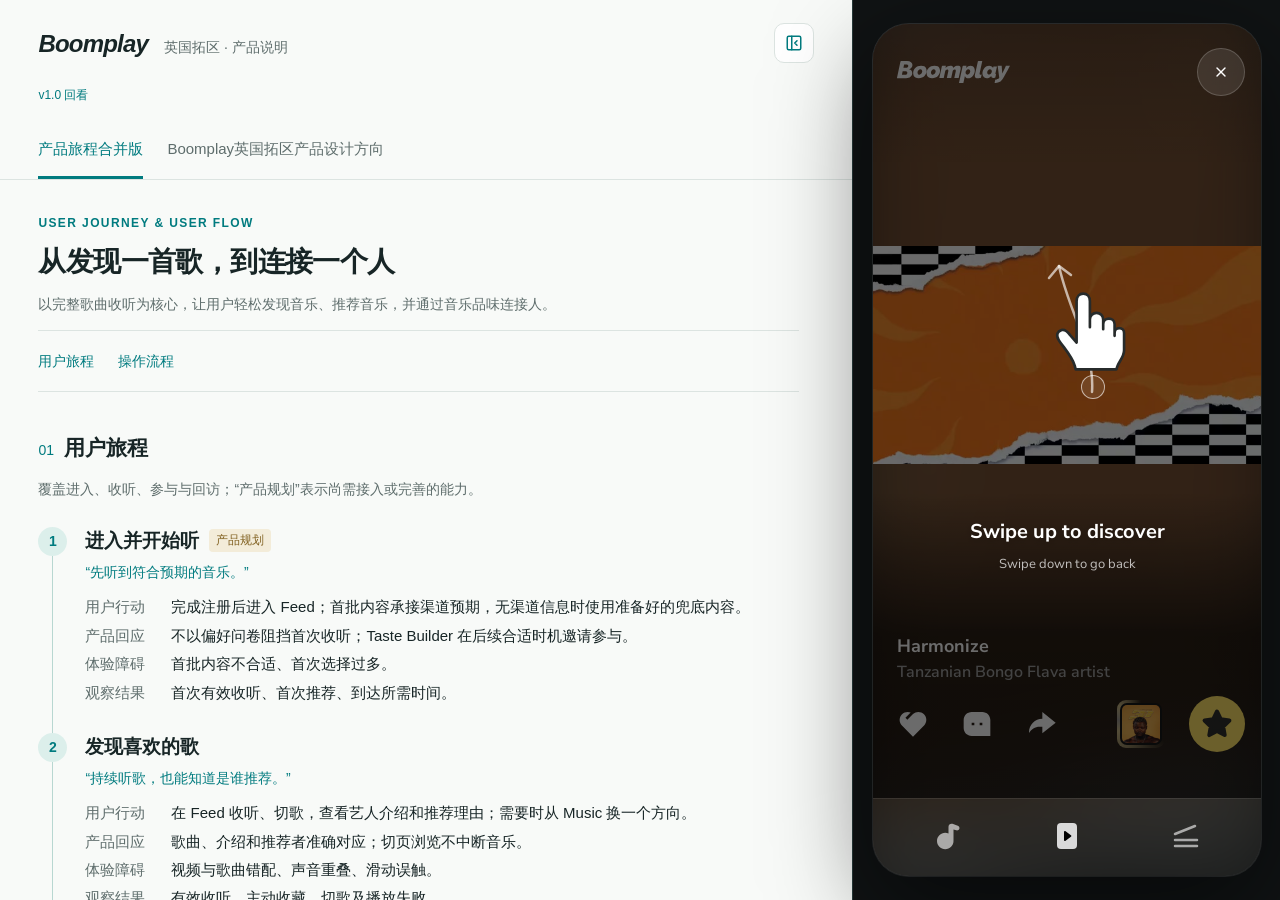
==== commit 7522563d: "Publish notifications and updated recommendation experience" ====
--- a/index.html
+++ b/index.html
@@ -1,2 +1,2 @@
-<!DOCTYPE html><html lang="en-GB" class="dark"><head><meta charSet="utf-8"/><meta name="viewport" content="width=device-width, initial-scale=1, viewport-fit=cover"/><link rel="stylesheet" href="/_next/static/css/index.IMlRsno6.css" data-rsc-css-href="/_next/static/css/index.IMlRsno6.css" data-precedence="vite-rsc/importer-resources"/><link rel="modulepreload" fetchPriority="low" href="/_next/static/chunks/index-ClfKSQRJ.js"/><script src="/_next/static/chunks/rolldown-runtime-C60lm6uB.js" type="module" async=""></script><script src="/_next/static/chunks/framework-D_rUT4EX.js" type="module" async=""></script><link rel="modulepreload" href="/_next/static/chunks/layout-segment-context-CFwjZBU6.js" crossorigin=""/><link rel="modulepreload" href="/_next/static/chunks/page-CG3JLoa4.js" crossorigin=""/><title>Boomplay · Listen closer</title><meta name="description" content="An independent Boomplay UK music discovery prototype."/><meta name="robots" content="noindex, nofollow"/><meta name="theme-color" content="#121212"/><script>Object.assign(((self[Symbol.for("vinext.navigationRuntime")]??={bootstrap:{routeManifest:null},functions:{}}).bootstrap.rsc??={rsc:[]}),{params:{},nav:{"pathname":"/","searchParams":[]}})</script><link rel="modulepreload" href="/_next/static/chunks/index-ClfKSQRJ.js" />
-</head><body><div class="experience"><aside class="product-guide" aria-label="Boomplay 英国产品说明"><header class="product-guide-brand"><strong>Boomplay</strong><span>英国拓区 · 产品说明</span></header><div data-orientation="horizontal" data-activation-direction="none" data-slot="tabs" class="group/tabs flex gap-2 data-horizontal:flex-col product-guide-tabs"><div data-orientation="horizontal" data-activation-direction="none" role="tablist" data-slot="tabs-list" data-variant="default" aria-label="产品文档" class="group/tabs-list inline-flex w-fit items-center justify-center rounded-lg p-[3px] text-muted-foreground group-data-horizontal/tabs:h-8 group-data-vertical/tabs:h-fit group-data-vertical/tabs:flex-col data-[variant=line]:rounded-none bg-muted product-guide-tab-list"><button type="button" data-active="" data-orientation="horizontal" data-activation-direction="none" aria-disabled="false" tabindex="-1" role="tab" aria-selected="true" id="base-ui-_R_b5i_" data-composite-item-active="" data-slot="tabs-trigger" class="relative inline-flex h-[calc(100%-1px)] flex-1 items-center justify-center gap-1.5 rounded-md border border-transparent px-1.5 py-0.5 text-sm font-medium whitespace-nowrap text-foreground/60 transition-all group-data-vertical/tabs:w-full group-data-vertical/tabs:justify-start hover:text-foreground focus-visible:border-ring focus-visible:ring-[3px] focus-visible:ring-ring/50 focus-visible:outline-1 focus-visible:outline-ring disabled:pointer-events-none disabled:opacity-50 has-data-[icon=inline-end]:pr-1 has-data-[icon=inline-start]:pl-1 aria-disabled:pointer-events-none aria-disabled:opacity-50 dark:text-muted-foreground dark:hover:text-foreground group-data-[variant=default]/tabs-list:data-active:shadow-sm group-data-[variant=line]/tabs-list:data-active:shadow-none [&amp;_svg]:pointer-events-none [&amp;_svg]:shrink-0 [&amp;_svg:not([class*=&#x27;size-&#x27;])]:size-4 group-data-[variant=line]/tabs-list:bg-transparent group-data-[variant=line]/tabs-list:data-active:bg-transparent dark:group-data-[variant=line]/tabs-list:data-active:border-transparent dark:group-data-[variant=line]/tabs-list:data-active:bg-transparent data-active:bg-background data-active:text-foreground dark:data-active:border-input dark:data-active:bg-input/30 dark:data-active:text-foreground after:absolute after:bg-foreground after:opacity-0 after:transition-opacity group-data-horizontal/tabs:after:inset-x-0 group-data-horizontal/tabs:after:bottom-[-5px] group-data-horizontal/tabs:after:h-0.5 group-data-vertical/tabs:after:inset-y-0 group-data-vertical/tabs:after:-right-1 group-data-vertical/tabs:after:w-0.5 group-data-[variant=line]/tabs-list:data-active:after:opacity-100">产品旅程合并版</button><button type="button" data-orientation="horizontal" data-activation-direction="none" aria-disabled="false" tabindex="-1" role="tab" aria-selected="false" id="base-ui-_R_j5i_" data-slot="tabs-trigger" class="relative inline-flex h-[calc(100%-1px)] flex-1 items-center justify-center gap-1.5 rounded-md border border-transparent px-1.5 py-0.5 text-sm font-medium whitespace-nowrap text-foreground/60 transition-all group-data-vertical/tabs:w-full group-data-vertical/tabs:justify-start hover:text-foreground focus-visible:border-ring focus-visible:ring-[3px] focus-visible:ring-ring/50 focus-visible:outline-1 focus-visible:outline-ring disabled:pointer-events-none disabled:opacity-50 has-data-[icon=inline-end]:pr-1 has-data-[icon=inline-start]:pl-1 aria-disabled:pointer-events-none aria-disabled:opacity-50 dark:text-muted-foreground dark:hover:text-foreground group-data-[variant=default]/tabs-list:data-active:shadow-sm group-data-[variant=line]/tabs-list:data-active:shadow-none [&amp;_svg]:pointer-events-none [&amp;_svg]:shrink-0 [&amp;_svg:not([class*=&#x27;size-&#x27;])]:size-4 group-data-[variant=line]/tabs-list:bg-transparent group-data-[variant=line]/tabs-list:data-active:bg-transparent dark:group-data-[variant=line]/tabs-list:data-active:border-transparent dark:group-data-[variant=line]/tabs-list:data-active:bg-transparent data-active:bg-background data-active:text-foreground dark:data-active:border-input dark:data-active:bg-input/30 dark:data-active:text-foreground after:absolute after:bg-foreground after:opacity-0 after:transition-opacity group-data-horizontal/tabs:after:inset-x-0 group-data-horizontal/tabs:after:bottom-[-5px] group-data-horizontal/tabs:after:h-0.5 group-data-vertical/tabs:after:inset-y-0 group-data-vertical/tabs:after:-right-1 group-data-vertical/tabs:after:w-0.5 group-data-[variant=line]/tabs-list:data-active:after:opacity-100">Boomplay英国拓区产品设计方向</button></div><div data-orientation="horizontal" data-activation-direction="none" id="base-ui-_R_55i_" role="tabpanel" tabindex="0" data-index="-1" data-slot="tabs-content" class="flex-1 text-sm outline-none product-guide-panel"><article class="product-guide-article"><header class="product-guide-intro"><span class="product-guide-eyebrow">USER JOURNEY &amp; USER FLOW</span><h1>从发现一首歌，到连接一个人</h1><p>以完整歌曲收听为核心，让用户轻松发现音乐、推荐音乐，并通过音乐品味连接人。</p></header><nav class="product-guide-toc" aria-label="旅程目录"><a href="#product-journey-map">用户旅程</a><a href="#product-user-flows">操作流程</a></nav><section id="product-journey-map" class="product-guide-section"><div class="product-guide-section-heading"><span class="product-guide-number">01</span><h2>用户旅程</h2></div><p class="product-guide-caption">覆盖进入、收听、参与与回访；“产品规划”表示尚需接入或完善的能力。</p><ol class="product-journey-map"><li><span class="product-journey-step">1</span><div class="product-journey-heading"><h3>进入并开始听</h3><span class="product-guide-planned">产品规划</span></div><p class="product-journey-goal">“<!-- -->先听到符合预期的音乐。<!-- -->”</p><dl><dt>用户行动</dt><dd>完成注册后进入 Feed；首批内容承接渠道预期，无渠道信息时使用准备好的兜底内容。</dd><dt>产品回应</dt><dd>不以偏好问卷阻挡首次收听；Taste Builder 在后续合适时机邀请参与。</dd><dt>体验障碍</dt><dd>首批内容不合适、首次选择过多。</dd><dt>观察结果</dt><dd>首次有效收听、首次推荐、到达所需时间。</dd></dl></li><li><span class="product-journey-step">2</span><div class="product-journey-heading"><h3>发现喜欢的歌</h3></div><p class="product-journey-goal">“<!-- -->持续听歌，也能知道是谁推荐。<!-- -->”</p><dl><dt>用户行动</dt><dd>在 Feed 收听、切歌，查看艺人介绍和推荐理由；需要时从 Music 换一个方向。</dd><dt>产品回应</dt><dd>歌曲、介绍和推荐者准确对应；切页浏览不中断音乐。</dd><dt>体验障碍</dt><dd>视频与歌曲错配、声音重叠、滑动误触。</dd><dt>观察结果</dt><dd>有效收听、主动收藏、切歌及播放失败。</dd></dl></li><li><span class="product-journey-step">3</span><div class="product-journey-heading"><h3>一键推荐</h3></div><p class="product-journey-goal">“<!-- -->轻松把喜欢的音乐传给别人。<!-- -->”</p><dl><dt>用户行动</dt><dd>首次点击 Recommend，即完成基础推荐；也可以单独收藏歌曲。</dd><dt>产品回应</dt><dd>推荐状态立即可见，头像落入封面推荐位，底部反馈 Recommended；Add a note 可忽略。</dd><dt>体验障碍</dt><dd>把推荐误解为收藏，误以为必须录音。</dd><dt>观察结果</dt><dd>基础推荐成功率、撤销率、提示后的继续收听。</dd></dl></li><li><span class="product-journey-step">4</span><div class="product-journey-heading"><h3>自愿补充表达</h3></div><p class="product-journey-goal">“<!-- -->想说时，再分享为什么喜欢。<!-- -->”</p><dl><dt>用户行动</dt><dd>选择录音或文字，试听、编辑后提交；可以取消或稍后补充。</dd><dt>产品回应</dt><dd>关闭附言不会取消基础推荐；重复编辑更新同一条推荐。</dd><dt>体验障碍</dt><dd>权限被拒、提交失败、草稿丢失。</dd><dt>观察结果</dt><dd>推荐者中的附言参与率、提交成功率与放弃原因。</dd></dl></li><li><span class="product-journey-step">5</span><div class="product-journey-heading"><h3>探索一个人的品味</h3></div><p class="product-journey-goal">“<!-- -->找到值得持续关注的人。<!-- -->”</p><dl><dt>用户行动</dt><dd>点击推荐或评论头像进入主页，浏览推荐、歌单，选择关注。</dd><dt>产品回应</dt><dd>主页保留原有身份与内容模块，推荐融入其中；预览少量条目，More 查看完整列表。</dd><dt>体验障碍</dt><dd>主页内容过长，推荐失去人物上下文。</dd><dt>观察结果</dt><dd>主页访问、继续听其推荐、关注。</dd></dl></li><li><span class="product-journey-step">6</span><div class="product-journey-heading"><h3>获得反馈</h3><span class="product-guide-planned">产品规划</span></div><p class="product-journey-goal">“<!-- -->知道自己的推荐有没有帮助别人。<!-- -->”</p><dl><dt>用户行动</dt><dd>查看与本人推荐有关的回复、感谢等互动；点开定位到对应推荐和回复。</dd><dt>产品回应</dt><dd>推荐反馈与歌曲总推荐人数分别统计，消息不跳到无关歌曲或回复。</dd><dt>体验障碍</dt><dd>把同曲所有评论误算为对我的回复。</dd><dt>观察结果</dt><dd>真实反馈送达、阅读及回访对应内容。</dd></dl></li><li><span class="product-journey-step">7</span><div class="product-journey-heading"><h3>找回与再次收听</h3></div><p class="product-journey-goal">“<!-- -->随时找到自己的音乐和推荐资产。<!-- -->”</p><dl><dt>用户行动</dt><dd>从 Library 查看收藏、歌单、历史和本人推荐；在主页继续管理推荐。</dd><dt>产品回应</dt><dd>保持入口列表的顺序和来源；返回恢复位置；列表结束提供重播或继续发现。</dd><dt>体验障碍</dt><dd>静默切换到发现流，返回丢失位置。</dd><dt>观察结果</dt><dd>找回成功、回听、来源一致性及再次推荐。</dd></dl></li><li><span class="product-journey-step">8</span><div class="product-journey-heading"><h3>持续使用与权益选择</h3><span class="product-guide-planned">产品规划</span></div><p class="product-journey-goal">“<!-- -->愿意回来，并理解可选择的收听权益。<!-- -->”</p><dl><dt>用户行动</dt><dd>通过相关互动和新作品回来；需要时选择广告解锁或付费权益。</dd><dt>产品回应</dt><dd>权益先说明再确认；付费和广告失败均有恢复路径。下载与离线方案定稿后开放。</dd><dt>体验障碍</dt><dd>无关提醒、权益不清、付出后未获得权益。</dd><dt>观察结果</dt><dd>反馈后回访、持续收听、权益完成及失败恢复。</dd></dl></li></ol></section><section id="product-user-flows" class="product-guide-section"><div class="product-guide-section-heading"><span class="product-guide-number">02</span><h2>核心操作流程</h2></div><section class="product-flow"><h3>首次收听</h3><ol><li>进入 / 注册</li><li>进入 Feed</li><li>收听与切歌</li><li>收藏或一键推荐</li></ol><ul><li>有有效渠道信息：匹配首批内容；没有：使用兜底内容。</li><li>未命中兴趣：继续发现或进入 Music；Taste Builder 的邀请时机属于产品规划。</li></ul></section><section class="product-flow"><h3>推荐与附言</h3><ol><li>未推荐</li><li>点击 Recommend</li><li>基础推荐成功</li><li>继续听歌 / Add a note</li></ol><ul><li>添加附言：录音或文字 → 试听 / 编辑 → 提交 → 更新同一条推荐。</li><li>取消附言：保留基础推荐；再次点击已推荐入口：编辑或进入二级撤销确认。</li><li>保存失败：保留草稿，明确失败；不增加推荐数，不播放成功动效。</li></ul></section><section class="product-flow"><h3>人物与回访</h3><ol><li>推荐者 / 评论头像</li><li>个人主页</li><li>推荐预览 / More</li><li>继续探索 / 关注</li></ol><ul><li>当前可体验主页浏览、关注状态和推荐列表；返回恢复原入口与位置。</li><li>产品规划：推荐条目进入保留人物与附言的 Feed 式内容页，沿当前人物列表浏览。</li><li>产品规划：相关互动 → 消息 → 对应推荐 / 回复；失效内容说明原因并可返回。</li></ul></section><section class="product-flow"><h3>回听与队列</h3><ol><li>收藏 / 本人推荐 / 歌单</li><li>选择歌曲</li><li>沿来源列表播放</li><li>列表结束</li></ol><ul><li>Replay list：从该列表重新开始；Continue discovering：用户主动转入发现流。</li><li>浏览其他页面不换歌；明确点播新内容才接管播放；上下首始终服从当前队列。</li></ul></section></section></article></div><div data-hidden="" data-orientation="horizontal" data-activation-direction="none" hidden="" id="base-ui-_R_75i_" role="tabpanel" tabindex="-1" inert="" data-index="-1" data-slot="tabs-content" class="flex-1 text-sm outline-none product-guide-panel"><article class="product-guide-article"><header class="product-guide-intro"><span class="product-guide-eyebrow">PRODUCT REQUIREMENTS</span><h1>英国拓区产品设计方向</h1><p>完整需求合并版 · 产品定位、页面职责、交互规则与验收标准。</p></header><nav class="product-guide-toc" aria-label="需求目录"><a href="#product-purpose"><span>01</span>产品定位与目标</a><a href="#product-scope"><span>02</span>范围与能力阶段</a><a href="#product-architecture"><span>03</span>信息架构：三个 Tab 与共用页面</a><a href="#product-onboarding"><span>04</span>首次进入与兴趣建立</a><a href="#product-feed"><span>05</span>Feed 与内容衔接</a><a href="#product-playback"><span>06</span>播放会话、队列与返回</a><a href="#product-recommend"><span>07</span>一键推荐与行为语义</a><a href="#product-notes"><span>08</span>语音与文字附言</a><a href="#product-profile"><span>09</span>个人主页、推荐资产与关系</a><a href="#product-messages"><span>10</span>反馈、消息与回访</a><a href="#product-music-library"><span>11</span>Music、Library 与基础音乐能力</a><a href="#product-safety"><span>12</span>可见性、举报与屏蔽</a><a href="#product-rights"><span>13</span>广告、会员与下载权益</a><a href="#product-data"><span>14</span>数据与内容要求</a><a href="#product-quality"><span>15</span>通用状态与体验质量</a><a href="#product-measurement"><span>16</span>衡量与验证</a><a href="#product-acceptance"><span>17</span>关键验收标准</a><a href="#product-delivery"><span>18</span>交付顺序与待定决策</a></nav><section id="product-purpose" class="product-guide-section"><div class="product-guide-section-heading"><span class="product-guide-number">01</span><h3>产品定位与目标</h3></div><p>英国版本沿用 Boomplay 既有音乐能力与非洲版视觉组件，以 Feed 承接音乐发现和轻量的人际推荐。</p><ul><li>面向希望发现新音乐、找回喜欢的歌，以及愿意通过音乐表达品味的英国听众；不以族裔推断个人兴趣。</li><li>核心价值：先听到音乐，一次点击即可推荐，愿意时再补充表达；推荐能被找回，并逐步获得有归属的反馈。</li><li>优先验证首次有效收听、首日基础推荐和推荐后的回访。附言是深度参与，不能成为基础推荐的门槛。</li><li>产品目标面向完整英国业务。原型用于验证流程与理解，素材数量、预置互动和界面完成度不等于需求、留存或商业成立。</li></ul></section><section id="product-scope" class="product-guide-section"><div class="product-guide-section-heading"><span class="product-guide-number">02</span><h3>范围与能力阶段</h3></div><div class="product-guide-table-scroll" tabindex="0" aria-label="范围与能力阶段对照表"><table><thead><tr><th scope="col">阶段</th><th scope="col">产品范围</th><th scope="col">能力边界</th></tr></thead><tbody><tr><th scope="row">当前可体验</th><td>Feed、Music / Library 浏览、来源队列、全屏播放器与详情、一键推荐、可选附言、主页与 More、头像跳转</td><td>推荐、关注、收藏等主要保存在本机；人物与部分内容为预置素材。</td></tr><tr><th scope="row">一期产品规划</th><td>注册后先听、渠道承接、主推荐者、推荐反馈归因、互动消息、英国模块可见性与权益入口</td><td>需账号、分发、互动与服务接入；细节定稿后实现。</td></tr><tr><th scope="row">后续评估</th><td>Taste Builder、MV、Clips、UGC 歌单分发、完整订阅及离线能力</td><td>不作为当前基础推荐路径的前置条件；按内容、成本和验证结果安排。</td></tr></tbody></table></div><ul><li>本 PRD 统一产品要求；功能被写入文档不代表已经上线。标注为产品规划的能力不能按当前可用功能承诺。</li></ul></section><section id="product-architecture" class="product-guide-section"><div class="product-guide-section-heading"><span class="product-guide-number">03</span><h3>信息架构：三个 Tab 与共用页面</h3></div><div class="product-guide-table-scroll" tabindex="0" aria-label="信息架构：三个 Tab 与共用页面对照表"><table><thead><tr><th scope="col">页面</th><th scope="col">用户任务</th><th scope="col">主要承接</th></tr></thead><tbody><tr><th scope="row">Music</th><td>主动探索与换方向</td><td>主题 / 场景 / 曲风入口、搜索、歌单与点播。一期沿用原有列表及播放器。</td></tr><tr><th scope="row">Feed（默认）</th><td>持续发现音乐和人</td><td>完整歌曲、关联艺人介绍、推荐者与附言、收藏、推荐、互动。</td></tr><tr><th scope="row">Library</th><td>找回自己的音乐资产</td><td>收藏、个人歌单、最近播放、本人推荐；关注艺人的新作品入口属于规划。</td></tr><tr><th scope="row">Account / Profile</th><td>身份、设置与品味展示</td><td>沿用非洲组件；主页融入推荐资产，保留原有模块。</td></tr><tr><th scope="row">消息（规划）</th><td>查看与自己有关的反馈</td><td>一级互动列表、二级私信；官方消息与音乐互动分开承接。</td></tr><tr><th scope="row">共用播放能力</th><td>浏览时继续听，明确选择时换歌</td><td>单一音频会话、全屏播放器、统一底部播放栏和播放队列。</td></tr></tbody></table></div></section><section id="product-onboarding" class="product-guide-section"><div class="product-guide-section-heading"><span class="product-guide-number">04</span><h3>FR01 · 首次进入与兴趣建立</h3><span class="product-guide-planned">产品规划</span></div><ul><li>正式产品在注册后进入 Feed，优先让用户听到内容；登录方式、授权范围、游客权限及账号迁移规则需单独确认。</li><li>首批内容与有效渠道预期衔接；无渠道线索采用兜底内容。不能仅凭一次滑走判定用户不喜欢该类型。</li><li>Taste Builder 后置且可退出；触发条件、兴趣选择方式和所需样本量通过实际内容验证，不把示例数量写成强制任务。</li><li>加载、无内容、播放失败分别反馈；重试不得起播错误歌曲。正式原生后台能力与 Web 展示能力分别验收。</li></ul></section><section id="product-feed" class="product-guide-section"><div class="product-guide-section-heading"><span class="product-guide-number">05</span><h3>FR02 / FR07 · Feed 与内容衔接</h3></div><ul><li>以完整歌曲为消费单位，呈现封面、歌名、艺人、播放进度与操作。艺人介绍用于连接具体作品，不把循环背景、介绍、MV 与 Clips 混为一类。</li><li>介绍结束或跳过介绍时进入匹配歌曲；无匹配歌曲的介绍不能进入空音频状态。视频失败时提供有效回退，不播放无关作品。</li><li>手势只在 Feed 有效区域触发；列表滚动、弹层操作、文字选择和进度拖动不触发全局切歌。保留可访问的切歌和进度控制。</li><li>快速连续切换以最后一次有效意图为准，旧媒体加载完成不能抢回播放；候选不足与暂时加载失败分开处理。</li><li>产品规划：突出本次分发对应的主推荐者，并提供其他同曲推荐者入口。主推荐者来自具体推荐记录，不能用头像排列顺序猜测。</li><li>产品规划：有明确语音来源时可听推荐理由，允许跳过或关闭；音量衔接、插入频率与后台视频转歌曲细节需要独立听感及设备验证。</li><li>MV 分期推进；Clips 根据素材覆盖、制作成本和授权评估，暂不默认启用。</li></ul></section><section id="product-playback" class="product-guide-section"><div class="product-guide-section-heading"><span class="product-guide-number">06</span><h3>FR03 · 播放会话、队列与返回</h3></div><div class="product-guide-table-scroll" tabindex="0" aria-label="FR03 · 播放会话、队列与返回对照表"><table><thead><tr><th scope="col">入口</th><th scope="col">展示与来源</th><th scope="col">结束 / 返回</th></tr></thead><tbody><tr><th scope="row">Feed</th><td>发现界面；发现队列</td><td>按发现内容继续；无可播内容时提供恢复选择。</td></tr><tr><th scope="row">Library 的 Your recommendations</th><td>当前点播界面；进入时的本人推荐顺序</td><td>重播该列表或明确继续发现；浏览 Library 不改队列。</td></tr><tr><th scope="row">Saved songs / 个人歌单</th><td>传统全屏播放器；对应收藏或歌单队列</td><td>当前歌不因移出收藏立即中断；后续跳过已移除项。</td></tr><tr><th scope="row">主页推荐条目（规划）</th><td>保留推荐者、附言及互动的 Feed 式内容页；当前人物推荐列表</td><td>返回恢复主页和筛选位置；列表末端不自动接入发现队列。</td></tr><tr><th scope="row">底部播放栏</th><td>封面与歌名打开当前播放详情；右侧为播放 / 暂停、播放列表</td><td>所有共用页面保持一致；Feed 来源的详情落点仍需定稿。</td></tr></tbody></table></div><ul><li>播放界面与播放来源分别管理。进入 Feed 式展示不等于切换为发现队列。</li><li>歌曲、队列和推荐记录使用稳定标识。上一首、下一首、自然结束和邻歌预览采用同一来源顺序。</li><li>浏览主页、评论、详情或左侧产品文档均不接管音频；明确点播才切换会话。暂停意图与进度不能因返回页面丢失。</li><li>全屏播放器、歌单详情、Account 和个人主页使用统一进入 / 返回模式；底部栏复用同一组件，不把队列按钮替换成下一首或收藏。</li><li>录音或试听附言属于有意音频接管，避免串录；结束后恢复原有播放意图，不把此前暂停的音乐强制播放。</li></ul></section><section id="product-recommend" class="product-guide-section"><div class="product-guide-section-heading"><span class="product-guide-number">07</span><h3>FR04 / FR05 · 一键推荐与行为语义</h3></div><div class="product-guide-table-scroll" tabindex="0" aria-label="FR04 / FR05 · 一键推荐与行为语义对照表"><table><thead><tr><th scope="col">动作</th><th scope="col">用户含义</th><th scope="col">独立边界</th></tr></thead><tbody><tr><th scope="row">收藏</th><td>以后还想听</td><td>不自动推荐或关注。</td></tr><tr><th scope="row">推荐</th><td>愿意让别人通过我发现这首歌</td><td>无需附言、无需麦克风授权。</td></tr><tr><th scope="row">感谢（规划）</th><td>这次推荐帮助了我</td><td>必须归属到推荐记录，不代替收藏。</td></tr><tr><th scope="row">关注</th><td>想继续探索这个人的品味</td><td>不改变当前队列，不保证获得其全部内容。</td></tr></tbody></table></div><ul><li>未推荐 → 点击一次 → 保存基础推荐 → 更新状态和数量。仅成功时播放头像飞入封面推荐位的动效；首次附加提示可以忽略。</li><li>已推荐 → 再次点击 → 管理入口：补充 / 编辑附言，或二级确认撤销。不能将重复点击直接解释为撤销。</li><li>一人一曲只有一条当前有效推荐；补充内容更新原记录而非新增计数。重复提交去重，保存失败回滚并保留编辑内容。</li><li>撤销移除推荐及其附言，收藏独立保留；取消附言不取消基础推荐。已发生互动的历史归因按正式服务规则保留，不篡改历史事实。</li><li>普通底部提示约 3 秒，含 Add a note 的操作提示约 6 秒，交互或焦点停留时暂停消失。头像动效约 760ms，减少动态效果时改为淡入。</li></ul></section><section id="product-notes" class="product-guide-section"><div class="product-guide-section-heading"><span class="product-guide-number">08</span><h3>FR06 · 语音与文字附言</h3></div><ul><li>两种可选表达方式共用同一推荐记录。文字可直接进入输入框，录音只在主动点击后请求麦克风权限。</li><li>文字上限 100 字符，输入框右下角显示已输入 / 上限；输入、粘贴、编辑和提交的计数规则一致，达到上限仍可删除修改。</li><li>录音最长 60 秒，支持停止、试听、重录、取消和提交；录后可转为可编辑文字，转写失败可保留录音或手动输入。</li><li>保存前不公开未提交内容。编辑回填已保存内容；更换录音必须在替换保存成功后才移除旧版本。</li><li>权限拒绝、无设备、转写失败、存储失败分别给出恢复动作；基础推荐仍然有效。加载未完成或读取失败时不得覆盖原有附言。</li><li>原型提供本机录制与保存体验；正式上传、审核、分发和跨设备同步属于产品规划。推荐已保存不等于其他人已经收到或听到。</li></ul></section><section id="product-profile" class="product-guide-section"><div class="product-guide-section-heading"><span class="product-guide-number">09</span><h3>FR08 / FR13 · 个人主页、推荐资产与关系</h3></div><ul><li>个人主页沿用非洲版封面、头像、名字、身份信息、关注与原有内容模块，将推荐作为音乐资产融入；个人封面独立于推荐歌曲封面。</li><li>本人使用实际显示名，当前为 Leesy；自己的历史记录仍归属同一账号。移除直播头像挂件和 Live 标记；Follow / Following 是同一按钮的互斥状态。</li><li>推荐、评论、回复中的头像与名字都可以打开对应主页。返回恢复来源面板、滚动位置及未提交草稿，不重置播放。</li><li>推荐模块默认最多预览 5 条，封面规格与 Playlists 统一，More 进入全屏列表；完整列表按每页 20 条承载，筛选和返回位置保留。</li><li>All / Voice / Words 分别展示全部与含对应附言的推荐；空分类不能显示为加载错误；本人可编辑，其他人只看允许公开的内容。</li><li>产品规划：推荐条目首先承载推荐内容及其反馈，而不仅是回听歌曲。卡片可显示可归属的回复人数 / 未读；歌曲总推荐人数单列，两种统计不能混算。</li><li>当前主页推荐仍使用点播界面；进入 Feed 式内容页和推荐反馈归因属于产品规划。</li><li>分享须落到可访问的歌曲 / 推荐内容；私有本机附言不能被包装为已公开可分享。正式关注关系、隐私及分享链路需服务接入。</li></ul></section><section id="product-messages" class="product-guide-section"><div class="product-guide-section-heading"><span class="product-guide-number">10</span><h3>FR09 · 反馈、消息与回访</h3><span class="product-guide-planned">产品规划</span></div><ul><li>围绕用户自己的推荐及相关互动组织消息，一级为互动列表，私信会话为二级；无关官方消息不占据音乐反馈入口。</li><li>反馈链必须完整：推荐者 → 推荐记录 → 互动者与行为 → 收件人 → 点开后的具体内容位置。</li><li>回复人数按对该推荐作出回复的独立用户计数；未读回复按明确消息规则维护。歌曲层评论不自动归属到某个推荐者。</li><li>歌曲总推荐人数按同曲有效推荐者去重计算，与本人推荐收到的回复独立展示。没有可靠数据时不编造数字。</li><li>消息点击定位相应推荐或回复；已删除、已撤回、不可见或不可播时说明原因并保留返回路径。</li><li>重复互动如何聚合、何时清除未读、私信权限和通知频次需定稿；送达、阅读与回访分别统计，红点数量不代表有效反馈。</li><li>正式通知需允许用户管理提醒；空状态描述暂无互动，不评价用户的人气或品味。</li></ul></section><section id="product-music-library" class="product-guide-section"><div class="product-guide-section-heading"><span class="product-guide-number">11</span><h3>FR10 / FR11 · Music、Library 与基础音乐能力</h3></div><ul><li>Music 提供 Feed 之外的主动探索出口。一期复用主题 / 场景列表、搜索与现有播放器；曲风入口、Radio 或自适应频道方案用实际内容比较后决定。</li><li>搜索歌曲、艺人及可用歌单；无匹配与加载失败分开。不能用相似结果冒充精确命中，也不能用无效封面制造完整曲库印象。</li><li>浏览歌单不中断当前音乐；点击歌曲或播放歌单后才切换为该列表的队列。歌单详情使用全屏页面及统一底部播放栏。</li><li>Library 承接 Saved songs、Your recommendations、个人歌单与最近播放；收藏、推荐、歌单成员分别保存，不能相互隐式删除。</li><li>支持创建歌单、添加、去重、移除及空状态。历史来自实际歌曲播放，艺人介绍不能计为歌曲已听完。</li><li>已收藏但不可播放的歌曲保留信息与原因，不静默删除用户资产。正式云同步、跨设备恢复与离线能力需要服务支持。</li><li>产品规划：Library 承接关注艺人的 What’s new；内容来源、排序、已读及与消息的分工需定稿。</li></ul></section><section id="product-safety" class="product-guide-section"><div class="product-guide-section-heading"><span class="product-guide-number">12</span><h3>FR12 · 可见性、举报与屏蔽</h3><span class="product-guide-planned">产品规划</span></div><ul><li>公开推荐与私有收藏、历史分开定义。正式上线前明确可见范围、审核状态和本人 / 他人的展示差异，不默认公开全部听歌记录。</li><li>举报与屏蔽是不同操作；举报有原因、取消、提交结果及处理路径，失败不能显示为已送达。</li><li>屏蔽原则为减少接触该人的后续推荐与人声，不删除用户已收藏的歌曲；当前音乐、解除屏蔽和历史互动的细节须定稿。</li><li>推荐 / 附言至少区分草稿、提交中、待审核、可见、未通过、撤回和失败；本人可定位问题，其他人不看到未授权内容。</li><li>账号注销、数据删除与导出、权限撤回、媒体保留周期由正式隐私与服务方案定义，并提供实际可执行的流程。</li></ul></section><section id="product-rights" class="product-guide-section"><div class="product-guide-section-heading"><span class="product-guide-number">13</span><h3>FR14 · 广告、会员与下载权益</h3><span class="product-guide-planned">产品规划</span></div><div class="product-guide-table-scroll" tabindex="0" aria-label="FR14 · 广告、会员与下载权益对照表"><table><thead><tr><th scope="col">身份</th><th scope="col">方向</th><th scope="col">尚需确认</th></tr></thead><tbody><tr><th scope="row">普通用户</th><td>按曲目权益提供基础在线听歌能力</td><td>免费 / VIP 曲目覆盖、受限提示。</td></tr><tr><th scope="row">广告解锁用户</th><td>完成广告后获得明确范围的在线收听权益</td><td>解锁对象、时长、频次和到期行为。</td></tr><tr><th scope="row">付费会员</th><td>按订阅方案提供会员权益</td><td>价格、周期、恢复购买、下载及离线权限。</td></tr></tbody></table></div><ul><li>下载采用再次观看广告或仅限付费，尚未定案；不得将两种方式同时当作既定规则。</li><li>在观看广告或付款前说明将获得什么；广告完成回执与权益发放一致，提前关闭、失败和超时均可恢复。</li><li>订阅取消、支付失败、权益过期、恢复购买和离线授权到期必须有清楚状态；不能显示虚假下载成功。</li><li>赠送会员可作为验证方案，赠送天数及价格均未冻结；不照搬讨论中的竞品数字。</li></ul></section><section id="product-data" class="product-guide-section"><div class="product-guide-section-heading"><span class="product-guide-number">14</span><h3>数据与内容要求</h3></div><div class="product-guide-table-scroll" tabindex="0" aria-label="数据与内容要求对照表"><table><thead><tr><th scope="col">对象</th><th scope="col">最小关联与约束</th></tr></thead><tbody><tr><th scope="row">歌曲 / 艺人 / 媒体</th><td>稳定歌曲标识、艺人、封面、音频、实际时长、地区权益及可播状态。</td></tr><tr><th scope="row">推荐</th><td>推荐记录标识 + 推荐者 + 歌曲；可选文字 / 语音、版本、可见及审核状态。</td></tr><tr><th scope="row">分发内容</th><td>歌曲 + 可选艺人介绍 + 本次主推荐记录；介绍必须关联目标作品。</td></tr><tr><th scope="row">互动 / 消息</th><td>事件标识、操作者、目标推荐或歌曲、回复对象、收件人、已读状态；按实际归属统计。</td></tr><tr><th scope="row">播放会话</th><td>来源队列、稳定歌曲顺序、当前位置、进度、播放意图及返回上下文。</td></tr><tr><th scope="row">个人资产 / 权益</th><td>收藏、歌单、推荐、关注分别维护；权益关联账号、内容、地区与有效期。</td></tr></tbody></table></div><ul><li>最小字段是产品契约，正式接口由研发设计。创建、编辑、撤回、同步须可去重，并处理失败和并发；重试不能增加重复推荐或重复消息。</li><li>音乐、介绍、语音分轨管理；不重复上传母带。无法验证推荐归属时不能声称是某人的推荐效果。</li><li>封面优先使用用户提供的高清原素材；不足时查找匹配高清来源，无损优化并保留原件。不得放大缩略图冒充高清。</li><li>公开站点只使用已选素材和审定的产品说明。原始会议、合同、研究及未选文件保留在内部归档。内容适合英国用户不等于拥有英国分发权。</li></ul></section><section id="product-quality" class="product-guide-section"><div class="product-guide-section-heading"><span class="product-guide-number">15</span><h3>通用状态与体验质量</h3></div><div class="product-guide-table-scroll" tabindex="0" aria-label="通用状态与体验质量对照表"><table><thead><tr><th scope="col">状态</th><th scope="col">统一处理</th></tr></thead><tbody><tr><th scope="row">加载 / 处理中</th><td>展示当前目标；可取消的操作可退出；保存关键阶段防止重复提交。</td></tr><tr><th scope="row">空 / 耗尽</th><td>说明没有什么，给出实际可用的下一步，不填充虚假数据。</td></tr><tr><th scope="row">错误 / 离线</th><td>区分网络、权限、内容失效和保存失败；保留草稿与已成功资产。</td></tr><tr><th scope="row">成功</th><td>只在保存或服务确认后显示成功；可选下一步不阻挡继续收听。</td></tr><tr><th scope="row">取消 / 返回</th><td>恢复原入口、筛选、滚动、草稿与播放意图；不将返回解释为重新点播。</td></tr></tbody></table></div><ul><li>沿用非洲视觉与组件：统一页头、全屏页面、底部播放栏、按钮状态及 16px 页面栅格；Feed 为新增体验。</li><li>重要操作具有明确标签、焦点状态与可访问名称；触达区域以 48px 为目标，减少动态效果时仍能理解反馈。</li><li>英国产品文案采用直接、简洁的英语，先说结果与动作；不更改继承非洲模块的原文案。错误提示给恢复动作，不承诺未发生的效果。</li><li>前台 / 后台、音频接管、加载竞争、弱网、键盘遮挡和真实麦克风环境分别验证；桌面预览不能代替真实设备验收。</li><li>性能预算、可用性目标及正式支持设备矩阵由工程与产品在生产接入前确认，不把未测数值当作达标。</li></ul></section><section id="product-measurement" class="product-guide-section"><div class="product-guide-section-heading"><span class="product-guide-number">16</span><h3>衡量与验证</h3></div><div class="product-guide-table-scroll" tabindex="0" aria-label="衡量与验证对照表"><table><thead><tr><th scope="col">目标</th><th scope="col">观察指标</th><th scope="col">解释边界</th></tr></thead><tbody><tr><th scope="row">开始听</th><td>注册后到首次有效收听的比例与时间</td><td>有效收听阈值待定，缓冲不计入收听。</td></tr><tr><th scope="row">轻量参与</th><td>有效收听用户中的基础推荐成功率</td><td>附言提交量不能代替基础推荐人数。</td></tr><tr><th scope="row">深度表达</th><td>推荐者中的文字 / 语音参与率、提交成功率</td><td>分别统计权限拒绝、取消、失败及重试。</td></tr><tr><th scope="row">发现人</th><td>主页访问、继续听其推荐、关注</td><td>区分曝光、点击和实际收听。</td></tr><tr><th scope="row">反馈回访</th><td>反馈送达、阅读、回到目标内容、后续收听</td><td>必须有真实推荐归因，不用预置数字推断业务。</td></tr><tr><th scope="row">长期使用 / 权益</th><td>分群回访、持续收听、权益完成与恢复</td><td>同时观察打断、撤销和流失；不预设转化目标。</td></tr></tbody></table></div><ul><li>建议事件覆盖播放成功、有效收听、切歌、基础推荐成功 / 失败、附言打开 / 提交 / 取消、主页访问、关注、消息送达 / 阅读 / 打开及权益结果。事件携带来源与内容标识，不记录私密正文作为普通埋点。</li><li>按新老用户、来源渠道、内容形态和权益身份分析；内部预置情景与真实用户数据隔离。数值目标、实验样本和周期评审后确定。</li></ul></section><section id="product-acceptance" class="product-guide-section"><div class="product-guide-section-heading"><span class="product-guide-number">17</span><h3>关键验收标准</h3></div><div class="product-guide-table-scroll" tabindex="0" aria-label="关键验收标准对照表"><table><thead><tr><th scope="col">路径</th><th scope="col">通过条件</th></tr></thead><tbody><tr><th scope="row">首次起播与切歌</th><td>显示目标与实际媒体一致；允许及限制自动播放的场景均有可恢复体验；旧加载请求不能抢播。</td></tr><tr><th scope="row">基础推荐</th><td>单击只生成一条，状态与列表同步；无需输入；失败无成功动效或错误计数。</td></tr><tr><th scope="row">附言</th><td>取消保留基础推荐；编辑回填；100 字符计数一致；权限 / 转写 / 保存失败保留可恢复内容。</td></tr><tr><th scope="row">队列</th><td>本人推荐、收藏、歌单、发现分别管理；自然结束与按钮一致；列表末端不静默转 Feed。</td></tr><tr><th scope="row">浏览与返回</th><td>主页、详情、评论及说明切换不改变当前播放；返回恢复入口与位置。</td></tr><tr><th scope="row">个人主页</th><td>原有模块保留，推荐预览 5 条、More 分页；头像和名字通往正确用户；关注仅一组状态。</td></tr><tr><th scope="row">推荐反馈（规划）</th><td>真实推荐归属正确；歌曲总量与个人回复独立；消息定位准确，失效目标可恢复。</td></tr><tr><th scope="row">权益（规划）</th><td>先说明权益，成功后准确发放；失败不产生成功假象；到期 / 恢复可验证。</td></tr></tbody></table></div><ul><li>验收记录区分：需求已定义、功能已实现、本地验证、上线验证、用户验收；不得把文档完备当成功能已交付。</li><li>完整上线还须覆盖审核、隐私、版权、账号同步、真实通知及支付依赖。未定规则先确认再验收，不同时接受互相矛盾的结果。</li></ul></section><section id="product-delivery" class="product-guide-section"><div class="product-guide-section-heading"><span class="product-guide-number">18</span><h3>交付顺序与待定决策</h3></div><div class="product-guide-table-scroll" tabindex="0" aria-label="交付顺序与待定决策对照表"><table><thead><tr><th scope="col">待定事项</th><th scope="col">定稿前的边界</th></tr></thead><tbody><tr><th scope="row">账号与冷启动</th><td>登录方式、渠道信号、兴趣引导触发不能自行写成强制门槛。</td></tr><tr><th scope="row">推荐展示与落点</th><td>主推荐者选择、主页 Feed 式内容页、Feed 来源底部播放器落点需确认。</td></tr><tr><th scope="row">反馈与消息</th><td>首版互动事件、归因、聚合、未读、私信和通知规则需确认。</td></tr><tr><th scope="row">地区与隐私</th><td>英国 Gifts / Buzz 等显示策略、公开范围、审核及删除规则需确认；不全局删组件。</td></tr><tr><th scope="row">Music 与媒体</th><td>入口方案、后台介绍衔接、人声偏好、MV / Clips 范围需验证。</td></tr><tr><th scope="row">商业化</th><td>广告解锁范围、下载方式、离线权限、价格及试用周期需确认。</td></tr></tbody></table></div><ul><li>第一步：冻结入口、推荐语义、播放来源与返回规则，用真实可用素材验证首轮听歌及首次推荐。</li><li>第二步：接入账号、推荐分发与互动归因，完成主推荐者 → 主页 → 反馈 → 回访闭环。</li><li>第三步：完善英国区域配置、消息与内容运营，再按定稿权益表接入广告、会员和下载。</li><li>后续：根据用户验证决定 Taste Builder 触发、Music 入口形态、MV / Clips 及更广泛的内容分发。</li><li>依赖：产品维护规则与范围；设计维护组件与状态；客户端维护会话与交互；服务端维护账号 / 记录 / 权益；内容团队维护素材与授权；数据和测试团队维护事件及验收。具体负责人和日期另行排期。</li></ul></section></article></div></div></aside><div class="preview-player"><main data-active-track="harmonize" data-sheet="false" data-feed-end="false" data-queue-source="feed" data-queue-position="0" class="phone is-feed" style="--progress:0%;--art-colour:#b96631;--art-image:url(&quot;/media/harmonize.webp&quot;)"><div data-orientation="horizontal" data-activation-direction="none" data-slot="tabs" class="group/tabs flex gap-2 data-horizontal:flex-col app-tabs"><div class="media-stage" data-framing="landscape" data-visible="true"><div class="media-reel  handoff-none" style="transform:translateY(0px)"><div class="ambient-field" aria-hidden="true" style="background-image:url(&quot;/media/harmonize-first-frame.jpg&quot;)"><canvas class="video-atmosphere" aria-hidden="true"></canvas></div><video aria-hidden="true" data-content-key="harmonize:intro" data-background-listening="false" class="" src="/media/harmonize.mp4" poster="/media/harmonize-first-frame.jpg" playsInline="" preload="auto"></video><div class="neighbour-media next-media" data-framing="artwork"><div class="ambient-field" aria-hidden="true" style="background-image:url(&quot;/media/harmonize.webp&quot;)"></div><img src="/media/harmonize.webp" alt=""/></div></div></div><div data-orientation="horizontal" data-activation-direction="none" id="base-ui-_R_8pi_" role="tabpanel" tabindex="0" data-index="-1" data-slot="tabs-content" aria-label="Feed. Tap to play or pause. Swipe up or down to change artist. Keyboard: Space to play, arrow keys to change artist." class="flex-1 text-sm outline-none feed-panel"><div class="feed-scrim" data-framing="landscape"></div><div class="feed-reading-veil" aria-hidden="true"></div><header class="feed-header"><img src="/brand.svg" alt="Boomplay"/><button class="feed-header-more" aria-label="More options" aria-haspopup="dialog"><img src="/figma-v1/more.svg" width="32" height="32" alt=""/></button></header><div class="feed-bottom  has-artist-avatar" style="transform:translateY(0px);opacity:1"><div class="recommendation-emotion-stream" data-track-id="harmonize" data-sequence="hug|star|star" aria-hidden="true" style="height:0;bottom:0;right:0"></div><img class="feed-artist-avatar" src="/media/harmonize-avatar.jpg" alt="Harmonize portrait"/><h1>Harmonize</h1><div class="artist-line"><button aria-label="About Harmonize">Tanzanian Bongo Flava artist</button></div><output class="playback-status"></output><div class="feed-actions"><button class="feed-compact-action" aria-label="Save song" aria-pressed="false"><img class="figma-glyph " src="/figma-v1/save.svg" width="32" height="32" alt="" aria-hidden="true" draggable="false"/></button><button class="feed-compact-action" aria-label="Song comments"><img src="/figma-v1/comment.svg" width="32" height="32" alt=""/></button><button class="feed-compact-action" aria-label="Share song"><img src="/figma-v1/share.svg" width="32" height="32" alt=""/></button><div id="song-entry-slot"><button class="song-entry" style="--album-accent:#c8b785" aria-label="Play For No Reason"><span><img src="/media/harmonize.webp" alt=""/></span></button></div><button class="feed-recommend-emotion" aria-label="Recommend" aria-pressed="false"><span class="figma-recommend " aria-hidden="true"><img class="figma-recommend-halo" src="/figma-v1/recommend-halo.svg" width="56" height="56" alt="" draggable="false"/><span class="music-spirit" aria-hidden="true" data-recommended="false"><picture><source media="(prefers-reduced-motion: reduce)" srcSet="/music-spirit/idle.png"/><img draggable="false" alt="" src="/music-spirit/idle.webp"/></picture></span></span></button></div></div><div class="feed-edge-timeline" style="--progress:0%"><input type="range" aria-label="Playback progress" aria-valuetext="0:00 of 0:24" min="0" max="24.54" step="0.1" style="--progress:0%" value="0"/></div></div><div data-orientation="horizontal" data-activation-direction="none" role="tablist" data-slot="tabs-list" data-variant="default" aria-label="Main navigation" class="group/tabs-list inline-flex w-fit items-center justify-center rounded-lg p-[3px] text-muted-foreground group-data-horizontal/tabs:h-8 group-data-vertical/tabs:h-fit group-data-vertical/tabs:flex-col data-[variant=line]:rounded-none bg-muted bottom-nav"><button type="button" data-orientation="horizontal" data-activation-direction="none" aria-disabled="false" tabindex="-1" role="tab" aria-selected="false" id="base-ui-_R_1opi_" data-slot="tabs-trigger" class="relative inline-flex h-[calc(100%-1px)] flex-1 items-center justify-center gap-1.5 rounded-md border border-transparent px-1.5 py-0.5 text-sm font-medium whitespace-nowrap text-foreground/60 transition-all group-data-vertical/tabs:w-full group-data-vertical/tabs:justify-start hover:text-foreground focus-visible:border-ring focus-visible:ring-[3px] focus-visible:ring-ring/50 focus-visible:outline-1 focus-visible:outline-ring disabled:pointer-events-none disabled:opacity-50 has-data-[icon=inline-end]:pr-1 has-data-[icon=inline-start]:pl-1 aria-disabled:pointer-events-none aria-disabled:opacity-50 dark:text-muted-foreground dark:hover:text-foreground group-data-[variant=default]/tabs-list:data-active:shadow-sm group-data-[variant=line]/tabs-list:data-active:shadow-none [&amp;_svg]:pointer-events-none [&amp;_svg]:shrink-0 [&amp;_svg:not([class*=&#x27;size-&#x27;])]:size-4 group-data-[variant=line]/tabs-list:bg-transparent group-data-[variant=line]/tabs-list:data-active:bg-transparent dark:group-data-[variant=line]/tabs-list:data-active:border-transparent dark:group-data-[variant=line]/tabs-list:data-active:bg-transparent data-active:bg-background data-active:text-foreground dark:data-active:border-input dark:data-active:bg-input/30 dark:data-active:text-foreground after:absolute after:bg-foreground after:opacity-0 after:transition-opacity group-data-horizontal/tabs:after:inset-x-0 group-data-horizontal/tabs:after:bottom-[-5px] group-data-horizontal/tabs:after:h-0.5 group-data-vertical/tabs:after:inset-y-0 group-data-vertical/tabs:after:-right-1 group-data-vertical/tabs:after:w-0.5 group-data-[variant=line]/tabs-list:data-active:after:opacity-100"><img class="figma-nav-glyph" src="/figma-v1/music.svg" width="32" height="32" alt="" aria-hidden="true" draggable="false"/><span>Music</span></button><button type="button" data-active="" data-orientation="horizontal" data-activation-direction="none" aria-disabled="false" tabindex="-1" role="tab" aria-selected="true" id="base-ui-_R_2opi_" data-composite-item-active="" data-slot="tabs-trigger" class="relative inline-flex h-[calc(100%-1px)] flex-1 items-center justify-center gap-1.5 rounded-md border border-transparent px-1.5 py-0.5 text-sm font-medium whitespace-nowrap text-foreground/60 transition-all group-data-vertical/tabs:w-full group-data-vertical/tabs:justify-start hover:text-foreground focus-visible:border-ring focus-visible:ring-[3px] focus-visible:ring-ring/50 focus-visible:outline-1 focus-visible:outline-ring disabled:pointer-events-none disabled:opacity-50 has-data-[icon=inline-end]:pr-1 has-data-[icon=inline-start]:pl-1 aria-disabled:pointer-events-none aria-disabled:opacity-50 dark:text-muted-foreground dark:hover:text-foreground group-data-[variant=default]/tabs-list:data-active:shadow-sm group-data-[variant=line]/tabs-list:data-active:shadow-none [&amp;_svg]:pointer-events-none [&amp;_svg]:shrink-0 [&amp;_svg:not([class*=&#x27;size-&#x27;])]:size-4 group-data-[variant=line]/tabs-list:bg-transparent group-data-[variant=line]/tabs-list:data-active:bg-transparent dark:group-data-[variant=line]/tabs-list:data-active:border-transparent dark:group-data-[variant=line]/tabs-list:data-active:bg-transparent data-active:bg-background data-active:text-foreground dark:data-active:border-input dark:data-active:bg-input/30 dark:data-active:text-foreground after:absolute after:bg-foreground after:opacity-0 after:transition-opacity group-data-horizontal/tabs:after:inset-x-0 group-data-horizontal/tabs:after:bottom-[-5px] group-data-horizontal/tabs:after:h-0.5 group-data-vertical/tabs:after:inset-y-0 group-data-vertical/tabs:after:-right-1 group-data-vertical/tabs:after:w-0.5 group-data-[variant=line]/tabs-list:data-active:after:opacity-100"><img class="figma-nav-glyph" src="/figma-v1/feed.svg" width="32" height="32" alt="" aria-hidden="true" draggable="false"/><span>Feed</span></button><button type="button" data-orientation="horizontal" data-activation-direction="none" aria-disabled="false" tabindex="-1" role="tab" aria-selected="false" id="base-ui-_R_3opi_" data-slot="tabs-trigger" class="relative inline-flex h-[calc(100%-1px)] flex-1 items-center justify-center gap-1.5 rounded-md border border-transparent px-1.5 py-0.5 text-sm font-medium whitespace-nowrap text-foreground/60 transition-all group-data-vertical/tabs:w-full group-data-vertical/tabs:justify-start hover:text-foreground focus-visible:border-ring focus-visible:ring-[3px] focus-visible:ring-ring/50 focus-visible:outline-1 focus-visible:outline-ring disabled:pointer-events-none disabled:opacity-50 has-data-[icon=inline-end]:pr-1 has-data-[icon=inline-start]:pl-1 aria-disabled:pointer-events-none aria-disabled:opacity-50 dark:text-muted-foreground dark:hover:text-foreground group-data-[variant=default]/tabs-list:data-active:shadow-sm group-data-[variant=line]/tabs-list:data-active:shadow-none [&amp;_svg]:pointer-events-none [&amp;_svg]:shrink-0 [&amp;_svg:not([class*=&#x27;size-&#x27;])]:size-4 group-data-[variant=line]/tabs-list:bg-transparent group-data-[variant=line]/tabs-list:data-active:bg-transparent dark:group-data-[variant=line]/tabs-list:data-active:border-transparent dark:group-data-[variant=line]/tabs-list:data-active:bg-transparent data-active:bg-background data-active:text-foreground dark:data-active:border-input dark:data-active:bg-input/30 dark:data-active:text-foreground after:absolute after:bg-foreground after:opacity-0 after:transition-opacity group-data-horizontal/tabs:after:inset-x-0 group-data-horizontal/tabs:after:bottom-[-5px] group-data-horizontal/tabs:after:h-0.5 group-data-vertical/tabs:after:inset-y-0 group-data-vertical/tabs:after:-right-1 group-data-vertical/tabs:after:w-0.5 group-data-[variant=line]/tabs-list:data-active:after:opacity-100"><img class="figma-nav-glyph" src="/figma-v1/library.svg" width="32" height="32" alt="" aria-hidden="true" draggable="false"/><span>Library</span></button></div></div></main></div></div><script type="module" src="/_next/static/chunks/index-ClfKSQRJ.js" id="_R_" async=""></script><script>((self[Symbol.for("vinext.navigationRuntime")]??={bootstrap:{routeManifest:null},functions:{}}).bootstrap.rsc??={rsc:[]}).rsc.push("2:I[\"8c0f216c4604\",[],\"Children\",1]\n")</script><script>((self[Symbol.for("vinext.navigationRuntime")]??={bootstrap:{routeManifest:null},functions:{}}).bootstrap.rsc??={rsc:[]}).rsc.push("3:I[\"593f344dc510\",[],\"GlobalErrorBoundary\",1]\n")</script><script>((self[Symbol.for("vinext.navigationRuntime")]??={bootstrap:{routeManifest:null},functions:{}}).bootstrap.rsc??={rsc:[]}).rsc.push("4:I[\"0b874ad30386\",[],\"default\",1]\n")</script><script>((self[Symbol.for("vinext.navigationRuntime")]??={bootstrap:{routeManifest:null},functions:{}}).bootstrap.rsc??={rsc:[]}).rsc.push("5:I[\"593f344dc510\",[],\"ErrorBoundary\",1]\n")</script><script>((self[Symbol.for("vinext.navigationRuntime")]??={bootstrap:{routeManifest:null},functions:{}}).bootstrap.rsc??={rsc:[]}).rsc.push("6:I[\"15c18cfaeeff\",[],\"LayoutSegmentProvider\",1]\n")</script><script>((self[Symbol.for("vinext.navigationRuntime")]??={bootstrap:{routeManifest:null},functions:{}}).bootstrap.rsc??={rsc:[]}).rsc.push("7:I[\"8c0f216c4604\",[],\"Slot\",1]\n")</script><script>((self[Symbol.for("vinext.navigationRuntime")]??={bootstrap:{routeManifest:null},functions:{}}).bootstrap.rsc??={rsc:[]}).rsc.push("8:I[\"593f344dc510\",[],\"NotFoundBoundary\",1]\n")</script><script>((self[Symbol.for("vinext.navigationRuntime")]??={bootstrap:{routeManifest:null},functions:{}}).bootstrap.rsc??={rsc:[]}).rsc.push("9:I[\"9276801271d6\",[],\"AppRouterScrollTarget\",1]\n")</script><script>((self[Symbol.for("vinext.navigationRuntime")]??={bootstrap:{routeManifest:null},functions:{}}).bootstrap.rsc??={rsc:[]}).rsc.push("a:I[\"593f344dc510\",[],\"RedirectBoundary\",1]\n")</script><script>((self[Symbol.for("vinext.navigationRuntime")]??={bootstrap:{routeManifest:null},functions:{}}).bootstrap.rsc??={rsc:[]}).rsc.push(":HL[\"/_next/static/css/index.IMlRsno6.css\",\"style\"     ]\n")</script><script>((self[Symbol.for("vinext.navigationRuntime")]??={bootstrap:{routeManifest:null},functions:{}}).bootstrap.rsc??={rsc:[]}).rsc.push("0:{\"page:/\":\"$L1\",\"layout:/\":[[[\"$\",\"link\",\"css:/_next/static/css/index.IMlRsno6.css\",{\"rel\":\"stylesheet\",\"precedence\":\"vite-rsc/importer-resources\",\"href\":\"/_next/static/css/index.IMlRsno6.css\",\"data-rsc-css-href\":\"/_next/static/css/index.IMlRsno6.css\"}],\"$undefined\"],[\"$\",\"html\",null,{\"lang\":\"en-GB\",\"className\":\"dark\",\"children\":[\"$\",\"body\",null,{\"children\":[\"$\",\"$L2\",null,{}]}]}]],\"route:/\":[[[\"$\",\"meta\",null,{\"charSet\":\"utf-8\"}],[[\"$\",\"title\",\"0\",{\"children\":\"Boomplay · Listen closer\"}],[\"$\",\"meta\",\"1\",{\"name\":\"description\",\"content\":\"An independent Boomplay UK music discovery prototype.\"}],[\"$\",\"meta\",\"2\",{\"name\":\"robots\",\"content\":\"noindex, nofollow\"}]],[[\"$\",\"meta\",\"0\",{\"name\":\"viewport\",\"content\":\"width=device-width, initial-scale=1, viewport-fit=cover\"}],[\"$\",\"meta\",\"1\",{\"name\":\"theme-color\",\"content\":\"#121212\"}]]],[\"$\",\"$L3\",null,{\"fallback\":\"$4\",\"children\":[\"$\",\"$L5\",null,{\"fallback\":\"$4\",\"children\":[\"$\",\"$L6\",null,{\"providerId\":\"layout:/\",\"segmentMap\":{\"children\":[]},\"children\":[\"$\",\"$L7\",null,{\"id\":\"layout:/\",\"parallelSlots\":\"$undefined\",\"children\":[\"$\",\"$L8\",null,{\"resetKey\":\"\",\"fallback\":[[\"$\",\"title\",null,{\"children\":\"404: This page could not be found.\"}],[\"$\",\"div\",null,{\"style\":{\"fontFamily\":\"system-ui,\\\"Segoe UI\\\",Roboto,Helvetica,Arial,sans-serif,\\\"Apple Color Emoji\\\",\\\"Segoe UI Emoji\\\"\",\"height\":\"100vh\",\"textAlign\":\"center\",\"display\":\"flex\",\"flexDirection\":\"column\",\"alignItems\":\"center\",\"justifyContent\":\"center\"},\"children\":[\"$\",\"div\",null,{\"children\":[[\"$\",\"style\",null,{\"dangerouslySetInnerHTML\":{\"__html\":\"body{color:#000;background:#fff;margin:0}.next-error-h1{border-right:1px solid rgba(0,0,0,.3)}@media (prefers-color-scheme:dark){body{color:#fff;background:#000}.next-error-h1{border-right:1px solid rgba(255,255,255,.3)}}\"}}],[\"$\",\"h1\",null,{\"className\":\"next-error-h1\",\"style\":{\"display\":\"inline-block\",\"margin\":\"0 20px 0 0\",\"padding\":\"0 23px 0 0\",\"fontSize\":24,\"fontWeight\":500,\"verticalAlign\":\"top\",\"lineHeight\":\"49px\"},\"children\":404}],[\"$\",\"div\",null,{\"style\":{\"display\":\"inline-block\"},\"children\":[\"$\",\"h2\",null,{\"style\":{\"fontSize\":14,\"fontWeight\":400,\"lineHeight\":\"49px\",\"margin\":0},\"children\":\"This page could not be found.\"}]}]]}]}]],\"children\":[\"$\",\"$L9\",null,{\"children\":[\"$\",\"$La\",null,{\"children\":[[\"$\",\"$L6\",null,{\"providerId\":\"page:/\",\"segmentMap\":{\"children\":[\"__PAGE__\"]},\"children\":[\"$\",\"$L7\",null,{\"id\":\"page:/\"}]}],null]}]}]}]}]}]}]}],null,null],\"__route\":\"route:/\",\"__interceptionContext\":null,\"__layoutIds\":[\"layout:/\"],\"__rootLayout\":\"/\",\"__bfcacheSegmentIdentities\":{\"layout:/\":\"[\\\"layout\\\",\\\"layout:/\\\",\\\"root-boundary:/\\\",\\\"\\\"]\",\"page:/\":\"[\\\"page\\\",\\\"page:/\\\",\\\"root-boundary:/\\\",\\\"\\\"]\"},\"__srcPage\":[\"page\"],\"__layoutFlags\":{\"layout:/\":\"s\"},\"__artifactCompatibility\":{\"schemaVersion\":1,\"graphVersion\":\"app-route-graph:1177fd80f83fa7b0\",\"deploymentVersion\":\"d42b16d5-6bdd-4258-aec5-5f5865a0b0cc\",\"appElementsSchemaVersion\":1,\"rscPayloadSchemaVersion\":1,\"rootBoundaryId\":\"/\",\"renderEpoch\":null}}\n")</script><script>((self[Symbol.for("vinext.navigationRuntime")]??={bootstrap:{routeManifest:null},functions:{}}).bootstrap.rsc??={rsc:[]}).rsc.push("b:I[\"6efdf509a785\",[],\"default\",1]\n")</script><script>((self[Symbol.for("vinext.navigationRuntime")]??={bootstrap:{routeManifest:null},functions:{}}).bootstrap.rsc??={rsc:[]}).rsc.push("1:[\"$\",\"$Lb\",null,{\"params\":\"$@c\",\"searchParams\":\"$@d\"}]\n")</script><script>((self[Symbol.for("vinext.navigationRuntime")]??={bootstrap:{routeManifest:null},functions:{}}).bootstrap.rsc??={rsc:[]}).rsc.push("c:{}\n")</script><script>((self[Symbol.for("vinext.navigationRuntime")]??={bootstrap:{routeManifest:null},functions:{}}).bootstrap.rsc??={rsc:[]}).rsc.push("d:{}\n")</script><script>Object.assign(((self[Symbol.for("vinext.navigationRuntime")]??={bootstrap:{routeManifest:null},functions:{}}).bootstrap.rsc??={rsc:[]}),{"initialCacheKind":"dynamic"});((self[Symbol.for("vinext.navigationRuntime")]??={bootstrap:{routeManifest:null},functions:{}}).bootstrap.rsc??={rsc:[]}).done=true</script></body></html>+<!DOCTYPE html><html lang="en-GB" class="dark"><head><meta charSet="utf-8"/><meta name="viewport" content="width=device-width, initial-scale=1, viewport-fit=cover"/><link rel="stylesheet" href="/_next/static/css/index.CNlo2yrK.css" data-rsc-css-href="/_next/static/css/index.CNlo2yrK.css" data-precedence="vite-rsc/importer-resources"/><link rel="modulepreload" fetchPriority="low" href="/_next/static/chunks/index-ByOgwcAF.js"/><script src="/_next/static/chunks/rolldown-runtime-C60lm6uB.js" type="module" async=""></script><script src="/_next/static/chunks/framework-D_rUT4EX.js" type="module" async=""></script><link rel="modulepreload" href="/_next/static/chunks/layout-segment-context-CG8q5nef.js" crossorigin=""/><link rel="modulepreload" href="/_next/static/chunks/page-CbuiRjYJ.js" crossorigin=""/><title>Boomplay · Listen closer</title><meta name="description" content="An independent Boomplay UK music discovery prototype."/><meta name="robots" content="noindex, nofollow"/><meta name="theme-color" content="#121212"/><script>Object.assign(((self[Symbol.for("vinext.navigationRuntime")]??={bootstrap:{routeManifest:null},functions:{}}).bootstrap.rsc??={rsc:[]}),{params:{},nav:{"pathname":"/","searchParams":[]}})</script><link rel="modulepreload" href="/_next/static/chunks/index-ByOgwcAF.js" />
+</head><body><div class="experience"><aside class="product-guide" aria-label="Boomplay 英国产品说明"><header class="product-guide-brand"><strong>Boomplay</strong><span>英国拓区 · 产品说明</span><button type="button" class="product-guide-toggle" aria-label="收起产品文档" aria-expanded="true"><svg xmlns="http://www.w3.org/2000/svg" width="18" height="18" viewBox="0 0 24 24" fill="none" stroke="currentColor" stroke-width="2" stroke-linecap="round" stroke-linejoin="round" class="lucide lucide-panel-left-close" aria-hidden="true"><rect width="18" height="18" x="3" y="3" rx="2"></rect><path d="M9 3v18"></path><path d="m16 15-3-3 3-3"></path></svg></button></header><a class="product-version-link" href="/versions/v1.0/index.html" title="查看已冻结的 v1.0 demo">v1.0 回看</a><div class="product-guide-content"><div data-orientation="horizontal" data-activation-direction="none" data-slot="tabs" class="group/tabs flex gap-2 data-horizontal:flex-col product-guide-tabs"><div data-orientation="horizontal" data-activation-direction="none" role="tablist" data-slot="tabs-list" data-variant="default" aria-label="产品文档" class="group/tabs-list inline-flex w-fit items-center justify-center rounded-lg p-[3px] text-muted-foreground group-data-horizontal/tabs:h-8 group-data-vertical/tabs:h-fit group-data-vertical/tabs:flex-col data-[variant=line]:rounded-none bg-muted product-guide-tab-list"><button type="button" data-active="" data-orientation="horizontal" data-activation-direction="none" aria-disabled="false" tabindex="-1" role="tab" aria-selected="true" id="base-ui-_R_bli_" data-composite-item-active="" data-slot="tabs-trigger" class="relative inline-flex h-[calc(100%-1px)] flex-1 items-center justify-center gap-1.5 rounded-md border border-transparent px-1.5 py-0.5 text-sm font-medium whitespace-nowrap text-foreground/60 transition-all group-data-vertical/tabs:w-full group-data-vertical/tabs:justify-start hover:text-foreground focus-visible:border-ring focus-visible:ring-[3px] focus-visible:ring-ring/50 focus-visible:outline-1 focus-visible:outline-ring disabled:pointer-events-none disabled:opacity-50 has-data-[icon=inline-end]:pr-1 has-data-[icon=inline-start]:pl-1 aria-disabled:pointer-events-none aria-disabled:opacity-50 dark:text-muted-foreground dark:hover:text-foreground group-data-[variant=default]/tabs-list:data-active:shadow-sm group-data-[variant=line]/tabs-list:data-active:shadow-none [&amp;_svg]:pointer-events-none [&amp;_svg]:shrink-0 [&amp;_svg:not([class*=&#x27;size-&#x27;])]:size-4 group-data-[variant=line]/tabs-list:bg-transparent group-data-[variant=line]/tabs-list:data-active:bg-transparent dark:group-data-[variant=line]/tabs-list:data-active:border-transparent dark:group-data-[variant=line]/tabs-list:data-active:bg-transparent data-active:bg-background data-active:text-foreground dark:data-active:border-input dark:data-active:bg-input/30 dark:data-active:text-foreground after:absolute after:bg-foreground after:opacity-0 after:transition-opacity group-data-horizontal/tabs:after:inset-x-0 group-data-horizontal/tabs:after:bottom-[-5px] group-data-horizontal/tabs:after:h-0.5 group-data-vertical/tabs:after:inset-y-0 group-data-vertical/tabs:after:-right-1 group-data-vertical/tabs:after:w-0.5 group-data-[variant=line]/tabs-list:data-active:after:opacity-100">产品旅程合并版</button><button type="button" data-orientation="horizontal" data-activation-direction="none" aria-disabled="false" tabindex="-1" role="tab" aria-selected="false" id="base-ui-_R_jli_" data-slot="tabs-trigger" class="relative inline-flex h-[calc(100%-1px)] flex-1 items-center justify-center gap-1.5 rounded-md border border-transparent px-1.5 py-0.5 text-sm font-medium whitespace-nowrap text-foreground/60 transition-all group-data-vertical/tabs:w-full group-data-vertical/tabs:justify-start hover:text-foreground focus-visible:border-ring focus-visible:ring-[3px] focus-visible:ring-ring/50 focus-visible:outline-1 focus-visible:outline-ring disabled:pointer-events-none disabled:opacity-50 has-data-[icon=inline-end]:pr-1 has-data-[icon=inline-start]:pl-1 aria-disabled:pointer-events-none aria-disabled:opacity-50 dark:text-muted-foreground dark:hover:text-foreground group-data-[variant=default]/tabs-list:data-active:shadow-sm group-data-[variant=line]/tabs-list:data-active:shadow-none [&amp;_svg]:pointer-events-none [&amp;_svg]:shrink-0 [&amp;_svg:not([class*=&#x27;size-&#x27;])]:size-4 group-data-[variant=line]/tabs-list:bg-transparent group-data-[variant=line]/tabs-list:data-active:bg-transparent dark:group-data-[variant=line]/tabs-list:data-active:border-transparent dark:group-data-[variant=line]/tabs-list:data-active:bg-transparent data-active:bg-background data-active:text-foreground dark:data-active:border-input dark:data-active:bg-input/30 dark:data-active:text-foreground after:absolute after:bg-foreground after:opacity-0 after:transition-opacity group-data-horizontal/tabs:after:inset-x-0 group-data-horizontal/tabs:after:bottom-[-5px] group-data-horizontal/tabs:after:h-0.5 group-data-vertical/tabs:after:inset-y-0 group-data-vertical/tabs:after:-right-1 group-data-vertical/tabs:after:w-0.5 group-data-[variant=line]/tabs-list:data-active:after:opacity-100">Boomplay英国拓区产品设计方向</button></div><div data-orientation="horizontal" data-activation-direction="none" id="base-ui-_R_5li_" role="tabpanel" tabindex="0" data-index="-1" data-slot="tabs-content" class="flex-1 text-sm outline-none product-guide-panel"><article class="product-guide-article"><header class="product-guide-intro"><span class="product-guide-eyebrow">USER JOURNEY &amp; USER FLOW</span><h1>从发现一首歌，到连接一个人</h1><p>以完整歌曲收听为核心，让用户轻松发现音乐、推荐音乐，并通过音乐品味连接人。</p></header><nav class="product-guide-toc" aria-label="旅程目录"><a href="#product-journey-map">用户旅程</a><a href="#product-user-flows">操作流程</a></nav><section id="product-journey-map" class="product-guide-section"><div class="product-guide-section-heading"><span class="product-guide-number">01</span><h2>用户旅程</h2></div><p class="product-guide-caption">覆盖进入、收听、参与与回访；“产品规划”表示尚需接入或完善的能力。</p><ol class="product-journey-map"><li><span class="product-journey-step">1</span><div class="product-journey-heading"><h3>进入并开始听</h3><span class="product-guide-planned">产品规划</span></div><p class="product-journey-goal">“<!-- -->先听到符合预期的音乐。<!-- -->”</p><dl><dt>用户行动</dt><dd>完成注册后进入 Feed；首批内容承接渠道预期，无渠道信息时使用准备好的兜底内容。</dd><dt>产品回应</dt><dd>不以偏好问卷阻挡首次收听；Taste Builder 在后续合适时机邀请参与。</dd><dt>体验障碍</dt><dd>首批内容不合适、首次选择过多。</dd><dt>观察结果</dt><dd>首次有效收听、首次推荐、到达所需时间。</dd></dl></li><li><span class="product-journey-step">2</span><div class="product-journey-heading"><h3>发现喜欢的歌</h3></div><p class="product-journey-goal">“<!-- -->持续听歌，也能知道是谁推荐。<!-- -->”</p><dl><dt>用户行动</dt><dd>在 Feed 收听、切歌，查看艺人介绍和推荐理由；需要时从 Music 换一个方向。</dd><dt>产品回应</dt><dd>歌曲、介绍和推荐者准确对应；切页浏览不中断音乐。</dd><dt>体验障碍</dt><dd>视频与歌曲错配、声音重叠、滑动误触。</dd><dt>观察结果</dt><dd>有效收听、主动收藏、切歌及播放失败。</dd></dl></li><li><span class="product-journey-step">3</span><div class="product-journey-heading"><h3>一键推荐</h3></div><p class="product-journey-goal">“<!-- -->轻松把喜欢的音乐传给别人。<!-- -->”</p><dl><dt>用户行动</dt><dd>首次点击 Recommend，即完成基础推荐；也可以单独收藏歌曲。</dd><dt>产品回应</dt><dd>推荐状态立即可见，头像落入封面推荐位，底部反馈 Recommended；Add a note 可忽略。</dd><dt>体验障碍</dt><dd>把推荐误解为收藏，误以为必须录音。</dd><dt>观察结果</dt><dd>基础推荐成功率、撤销率、提示后的继续收听。</dd></dl></li><li><span class="product-journey-step">4</span><div class="product-journey-heading"><h3>自愿补充表达</h3></div><p class="product-journey-goal">“<!-- -->想说时，再分享为什么喜欢。<!-- -->”</p><dl><dt>用户行动</dt><dd>选择录音或文字，试听、编辑后提交；可以取消或稍后补充。</dd><dt>产品回应</dt><dd>关闭附言不会取消基础推荐；重复编辑更新同一条推荐。</dd><dt>体验障碍</dt><dd>权限被拒、提交失败、草稿丢失。</dd><dt>观察结果</dt><dd>推荐者中的附言参与率、提交成功率与放弃原因。</dd></dl></li><li><span class="product-journey-step">5</span><div class="product-journey-heading"><h3>探索一个人的品味</h3></div><p class="product-journey-goal">“<!-- -->找到值得持续关注的人。<!-- -->”</p><dl><dt>用户行动</dt><dd>点击推荐或评论头像进入主页，浏览推荐、歌单，选择关注。</dd><dt>产品回应</dt><dd>主页保留原有身份与内容模块，推荐融入其中；预览少量条目，More 查看完整列表。</dd><dt>体验障碍</dt><dd>主页内容过长，推荐失去人物上下文。</dd><dt>观察结果</dt><dd>主页访问、继续听其推荐、关注。</dd></dl></li><li><span class="product-journey-step">6</span><div class="product-journey-heading"><h3>获得反馈</h3><span class="product-guide-planned">产品规划</span></div><p class="product-journey-goal">“<!-- -->知道自己的推荐有没有帮助别人。<!-- -->”</p><dl><dt>用户行动</dt><dd>查看与本人推荐有关的回复、感谢等互动；点开定位到对应推荐和回复。</dd><dt>产品回应</dt><dd>推荐反馈与歌曲总推荐人数分别统计，消息不跳到无关歌曲或回复。</dd><dt>体验障碍</dt><dd>把同曲所有评论误算为对我的回复。</dd><dt>观察结果</dt><dd>真实反馈送达、阅读及回访对应内容。</dd></dl></li><li><span class="product-journey-step">7</span><div class="product-journey-heading"><h3>找回与再次收听</h3></div><p class="product-journey-goal">“<!-- -->随时找到自己的音乐和推荐资产。<!-- -->”</p><dl><dt>用户行动</dt><dd>从 Library 查看收藏、歌单、历史和本人推荐；在主页继续管理推荐。</dd><dt>产品回应</dt><dd>保持入口列表的顺序和来源；返回恢复位置；列表结束提供重播或继续发现。</dd><dt>体验障碍</dt><dd>静默切换到发现流，返回丢失位置。</dd><dt>观察结果</dt><dd>找回成功、回听、来源一致性及再次推荐。</dd></dl></li><li><span class="product-journey-step">8</span><div class="product-journey-heading"><h3>持续使用与权益选择</h3><span class="product-guide-planned">产品规划</span></div><p class="product-journey-goal">“<!-- -->愿意回来，并理解可选择的收听权益。<!-- -->”</p><dl><dt>用户行动</dt><dd>通过相关互动和新作品回来；需要时选择广告解锁或付费权益。</dd><dt>产品回应</dt><dd>权益先说明再确认；付费和广告失败均有恢复路径。下载与离线方案定稿后开放。</dd><dt>体验障碍</dt><dd>无关提醒、权益不清、付出后未获得权益。</dd><dt>观察结果</dt><dd>反馈后回访、持续收听、权益完成及失败恢复。</dd></dl></li></ol></section><section id="product-user-flows" class="product-guide-section"><div class="product-guide-section-heading"><span class="product-guide-number">02</span><h2>核心操作流程</h2></div><section class="product-flow"><h3>首次收听</h3><ol><li>进入 / 注册</li><li>进入 Feed</li><li>收听与切歌</li><li>收藏或一键推荐</li></ol><ul><li>有有效渠道信息：匹配首批内容；没有：使用兜底内容。</li><li>未命中兴趣：继续发现或进入 Music；Taste Builder 的邀请时机属于产品规划。</li></ul></section><section class="product-flow"><h3>推荐与附言</h3><ol><li>未推荐</li><li>点击 Recommend</li><li>基础推荐成功</li><li>继续听歌 / Add a note</li></ol><ul><li>添加附言：录音或文字 → 试听 / 编辑 → 提交 → 更新同一条推荐。</li><li>取消附言：保留基础推荐；再次点击已推荐入口：编辑或进入二级撤销确认。</li><li>保存失败：保留草稿，明确失败；不增加推荐数，不播放成功动效。</li></ul></section><section class="product-flow"><h3>人物与回访</h3><ol><li>推荐者 / 评论头像</li><li>个人主页</li><li>推荐预览 / More</li><li>继续探索 / 关注</li></ol><ul><li>当前可体验主页浏览、关注状态和推荐列表；返回恢复原入口与位置。</li><li>产品规划：推荐条目进入保留人物与附言的 Feed 式内容页，沿当前人物列表浏览。</li><li>产品规划：相关互动 → 消息 → 对应推荐 / 回复；失效内容说明原因并可返回。</li></ul></section><section class="product-flow"><h3>回听与队列</h3><ol><li>收藏 / 本人推荐 / 歌单</li><li>选择歌曲</li><li>沿来源列表播放</li><li>列表结束</li></ol><ul><li>Replay list：从该列表重新开始；Continue discovering：用户主动转入发现流。</li><li>浏览其他页面不换歌；明确点播新内容才接管播放；上下首始终服从当前队列。</li></ul></section></section></article></div><div data-hidden="" data-orientation="horizontal" data-activation-direction="none" hidden="" id="base-ui-_R_7li_" role="tabpanel" tabindex="-1" inert="" data-index="-1" data-slot="tabs-content" class="flex-1 text-sm outline-none product-guide-panel"><article class="product-guide-article"><header class="product-guide-intro"><span class="product-guide-eyebrow">PRODUCT REQUIREMENTS</span><h1>英国拓区产品设计方向</h1><p>完整需求合并版 · 产品定位、页面职责、交互规则与验收标准。</p></header><nav class="product-guide-toc" aria-label="需求目录"><a href="#product-purpose"><span>01</span>产品定位与目标</a><a href="#product-scope"><span>02</span>范围与能力阶段</a><a href="#product-architecture"><span>03</span>信息架构：三个 Tab 与共用页面</a><a href="#product-onboarding"><span>04</span>首次进入与兴趣建立</a><a href="#product-feed"><span>05</span>Feed 与内容衔接</a><a href="#product-playback"><span>06</span>播放会话、队列与返回</a><a href="#product-recommend"><span>07</span>一键推荐与行为语义</a><a href="#product-notes"><span>08</span>语音与文字附言</a><a href="#product-profile"><span>09</span>个人主页、推荐资产与关系</a><a href="#product-messages"><span>10</span>反馈、消息与回访</a><a href="#product-music-library"><span>11</span>Music、Library 与基础音乐能力</a><a href="#product-safety"><span>12</span>可见性、举报与屏蔽</a><a href="#product-rights"><span>13</span>广告、会员与下载权益</a><a href="#product-data"><span>14</span>数据与内容要求</a><a href="#product-quality"><span>15</span>通用状态与体验质量</a><a href="#product-measurement"><span>16</span>衡量与验证</a><a href="#product-acceptance"><span>17</span>关键验收标准</a><a href="#product-delivery"><span>18</span>交付顺序与待定决策</a></nav><section id="product-purpose" class="product-guide-section"><div class="product-guide-section-heading"><span class="product-guide-number">01</span><h3>产品定位与目标</h3></div><p>英国版本沿用 Boomplay 既有音乐能力与非洲版视觉组件，以 Feed 承接音乐发现和轻量的人际推荐。</p><ul><li>面向希望发现新音乐、找回喜欢的歌，以及愿意通过音乐表达品味的英国听众；不以族裔推断个人兴趣。</li><li>核心价值：先听到音乐，一次点击即可推荐，愿意时再补充表达；推荐能被找回，并逐步获得有归属的反馈。</li><li>优先验证首次有效收听、首日基础推荐和推荐后的回访。附言是深度参与，不能成为基础推荐的门槛。</li><li>产品目标面向完整英国业务。原型用于验证流程与理解，素材数量、预置互动和界面完成度不等于需求、留存或商业成立。</li></ul></section><section id="product-scope" class="product-guide-section"><div class="product-guide-section-heading"><span class="product-guide-number">02</span><h3>范围与能力阶段</h3></div><div class="product-guide-table-scroll" tabindex="0" aria-label="范围与能力阶段对照表"><table><thead><tr><th scope="col">阶段</th><th scope="col">产品范围</th><th scope="col">能力边界</th></tr></thead><tbody><tr><th scope="row">当前可体验</th><td>Feed、Music / Library 浏览、来源队列、全屏播放器与详情、一键推荐、可选附言、主页与 More、头像跳转</td><td>推荐、关注、收藏等主要保存在本机；人物与部分内容为预置素材。</td></tr><tr><th scope="row">一期产品规划</th><td>注册后先听、渠道承接、主推荐者、推荐反馈归因、互动消息、英国模块可见性与权益入口</td><td>需账号、分发、互动与服务接入；细节定稿后实现。</td></tr><tr><th scope="row">后续评估</th><td>Taste Builder、MV、Clips、UGC 歌单分发、完整订阅及离线能力</td><td>不作为当前基础推荐路径的前置条件；按内容、成本和验证结果安排。</td></tr></tbody></table></div><ul><li>本 PRD 统一产品要求；功能被写入文档不代表已经上线。标注为产品规划的能力不能按当前可用功能承诺。</li></ul></section><section id="product-architecture" class="product-guide-section"><div class="product-guide-section-heading"><span class="product-guide-number">03</span><h3>信息架构：三个 Tab 与共用页面</h3></div><div class="product-guide-table-scroll" tabindex="0" aria-label="信息架构：三个 Tab 与共用页面对照表"><table><thead><tr><th scope="col">页面</th><th scope="col">用户任务</th><th scope="col">主要承接</th></tr></thead><tbody><tr><th scope="row">Music</th><td>主动探索与换方向</td><td>主题 / 场景 / 曲风入口、搜索、歌单与点播。一期沿用原有列表及播放器。</td></tr><tr><th scope="row">Feed（默认）</th><td>持续发现音乐和人</td><td>完整歌曲、关联艺人介绍、推荐者与附言、收藏、推荐、互动。</td></tr><tr><th scope="row">Library</th><td>找回自己的音乐资产</td><td>收藏、个人歌单、最近播放、本人推荐；关注艺人的新作品入口属于规划。</td></tr><tr><th scope="row">Account / Profile</th><td>身份、设置与品味展示</td><td>沿用非洲组件；主页融入推荐资产，保留原有模块。</td></tr><tr><th scope="row">消息（规划）</th><td>查看与自己有关的反馈</td><td>一级互动列表、二级私信；官方消息与音乐互动分开承接。</td></tr><tr><th scope="row">共用播放能力</th><td>浏览时继续听，明确选择时换歌</td><td>单一音频会话、全屏播放器、统一底部播放栏和播放队列。</td></tr></tbody></table></div></section><section id="product-onboarding" class="product-guide-section"><div class="product-guide-section-heading"><span class="product-guide-number">04</span><h3>FR01 · 首次进入与兴趣建立</h3><span class="product-guide-planned">产品规划</span></div><ul><li>正式产品在注册后进入 Feed，优先让用户听到内容；登录方式、授权范围、游客权限及账号迁移规则需单独确认。</li><li>首批内容与有效渠道预期衔接；无渠道线索采用兜底内容。不能仅凭一次滑走判定用户不喜欢该类型。</li><li>Taste Builder 后置且可退出；触发条件、兴趣选择方式和所需样本量通过实际内容验证，不把示例数量写成强制任务。</li><li>加载、无内容、播放失败分别反馈；重试不得起播错误歌曲。正式原生后台能力与 Web 展示能力分别验收。</li></ul></section><section id="product-feed" class="product-guide-section"><div class="product-guide-section-heading"><span class="product-guide-number">05</span><h3>FR02 / FR07 · Feed 与内容衔接</h3></div><ul><li>以完整歌曲为消费单位，呈现封面、歌名、艺人、播放进度与操作。艺人介绍用于连接具体作品，不把循环背景、介绍、MV 与 Clips 混为一类。</li><li>介绍结束或跳过介绍时进入匹配歌曲；无匹配歌曲的介绍不能进入空音频状态。视频失败时提供有效回退，不播放无关作品。</li><li>手势只在 Feed 有效区域触发；列表滚动、弹层操作、文字选择和进度拖动不触发全局切歌。保留可访问的切歌和进度控制。</li><li>快速连续切换以最后一次有效意图为准，旧媒体加载完成不能抢回播放；候选不足与暂时加载失败分开处理。</li><li>产品规划：突出本次分发对应的主推荐者，并提供其他同曲推荐者入口。主推荐者来自具体推荐记录，不能用头像排列顺序猜测。</li><li>产品规划：有明确语音来源时可听推荐理由，允许跳过或关闭；音量衔接、插入频率与后台视频转歌曲细节需要独立听感及设备验证。</li><li>MV 分期推进；Clips 根据素材覆盖、制作成本和授权评估，暂不默认启用。</li></ul></section><section id="product-playback" class="product-guide-section"><div class="product-guide-section-heading"><span class="product-guide-number">06</span><h3>FR03 · 播放会话、队列与返回</h3></div><div class="product-guide-table-scroll" tabindex="0" aria-label="FR03 · 播放会话、队列与返回对照表"><table><thead><tr><th scope="col">入口</th><th scope="col">展示与来源</th><th scope="col">结束 / 返回</th></tr></thead><tbody><tr><th scope="row">Feed</th><td>发现界面；发现队列</td><td>按发现内容继续；无可播内容时提供恢复选择。</td></tr><tr><th scope="row">Library 的 Your recommendations</th><td>当前点播界面；进入时的本人推荐顺序</td><td>重播该列表或明确继续发现；浏览 Library 不改队列。</td></tr><tr><th scope="row">Saved songs / 个人歌单</th><td>传统全屏播放器；对应收藏或歌单队列</td><td>当前歌不因移出收藏立即中断；后续跳过已移除项。</td></tr><tr><th scope="row">主页推荐条目（规划）</th><td>保留推荐者、附言及互动的 Feed 式内容页；当前人物推荐列表</td><td>返回恢复主页和筛选位置；列表末端不自动接入发现队列。</td></tr><tr><th scope="row">底部播放栏</th><td>封面与歌名打开当前播放详情；右侧为播放 / 暂停、播放列表</td><td>所有共用页面保持一致；Feed 来源的详情落点仍需定稿。</td></tr></tbody></table></div><ul><li>播放界面与播放来源分别管理。进入 Feed 式展示不等于切换为发现队列。</li><li>歌曲、队列和推荐记录使用稳定标识。上一首、下一首、自然结束和邻歌预览采用同一来源顺序。</li><li>浏览主页、评论、详情或左侧产品文档均不接管音频；明确点播才切换会话。暂停意图与进度不能因返回页面丢失。</li><li>全屏播放器、歌单详情、Account 和个人主页使用统一进入 / 返回模式；底部栏复用同一组件，不把队列按钮替换成下一首或收藏。</li><li>录音或试听附言属于有意音频接管，避免串录；结束后恢复原有播放意图，不把此前暂停的音乐强制播放。</li></ul></section><section id="product-recommend" class="product-guide-section"><div class="product-guide-section-heading"><span class="product-guide-number">07</span><h3>FR04 / FR05 · 一键推荐与行为语义</h3></div><div class="product-guide-table-scroll" tabindex="0" aria-label="FR04 / FR05 · 一键推荐与行为语义对照表"><table><thead><tr><th scope="col">动作</th><th scope="col">用户含义</th><th scope="col">独立边界</th></tr></thead><tbody><tr><th scope="row">收藏</th><td>以后还想听</td><td>不自动推荐或关注。</td></tr><tr><th scope="row">推荐</th><td>愿意让别人通过我发现这首歌</td><td>无需附言、无需麦克风授权。</td></tr><tr><th scope="row">感谢（规划）</th><td>这次推荐帮助了我</td><td>必须归属到推荐记录，不代替收藏。</td></tr><tr><th scope="row">关注</th><td>想继续探索这个人的品味</td><td>不改变当前队列，不保证获得其全部内容。</td></tr></tbody></table></div><ul><li>未推荐 → 点击一次 → 保存基础推荐 → 更新状态和数量。仅成功时播放头像飞入封面推荐位的动效；首次附加提示可以忽略。</li><li>已推荐 → 再次点击 → 管理入口：补充 / 编辑附言，或二级确认撤销。不能将重复点击直接解释为撤销。</li><li>一人一曲只有一条当前有效推荐；补充内容更新原记录而非新增计数。重复提交去重，保存失败回滚并保留编辑内容。</li><li>撤销移除推荐及其附言，收藏独立保留；取消附言不取消基础推荐。已发生互动的历史归因按正式服务规则保留，不篡改历史事实。</li><li>普通底部提示约 3 秒，含 Add a note 的操作提示约 6 秒，交互或焦点停留时暂停消失。头像动效约 760ms，减少动态效果时改为淡入。</li></ul></section><section id="product-notes" class="product-guide-section"><div class="product-guide-section-heading"><span class="product-guide-number">08</span><h3>FR06 · 语音与文字附言</h3></div><ul><li>两种可选表达方式共用同一推荐记录。文字可直接进入输入框，录音只在主动点击后请求麦克风权限。</li><li>文字上限 100 字符，输入框右下角显示已输入 / 上限；输入、粘贴、编辑和提交的计数规则一致，达到上限仍可删除修改。</li><li>录音最长 60 秒，支持停止、试听、重录、取消和提交；录后可转为可编辑文字，转写失败可保留录音或手动输入。</li><li>保存前不公开未提交内容。编辑回填已保存内容；更换录音必须在替换保存成功后才移除旧版本。</li><li>权限拒绝、无设备、转写失败、存储失败分别给出恢复动作；基础推荐仍然有效。加载未完成或读取失败时不得覆盖原有附言。</li><li>原型提供本机录制与保存体验；正式上传、审核、分发和跨设备同步属于产品规划。推荐已保存不等于其他人已经收到或听到。</li></ul></section><section id="product-profile" class="product-guide-section"><div class="product-guide-section-heading"><span class="product-guide-number">09</span><h3>FR08 / FR13 · 个人主页、推荐资产与关系</h3></div><ul><li>个人主页沿用非洲版封面、头像、名字、身份信息、关注与原有内容模块，将推荐作为音乐资产融入；个人封面独立于推荐歌曲封面。</li><li>本人使用实际显示名，当前为 Leesy；自己的历史记录仍归属同一账号。移除直播头像挂件和 Live 标记；Follow / Following 是同一按钮的互斥状态。</li><li>推荐、评论、回复中的头像与名字都可以打开对应主页。返回恢复来源面板、滚动位置及未提交草稿，不重置播放。</li><li>推荐模块默认最多预览 5 条，封面规格与 Playlists 统一，More 进入全屏列表；完整列表按每页 20 条承载，筛选和返回位置保留。</li><li>All / Voice / Words 分别展示全部与含对应附言的推荐；空分类不能显示为加载错误；本人可编辑，其他人只看允许公开的内容。</li><li>产品规划：推荐条目首先承载推荐内容及其反馈，而不仅是回听歌曲。卡片可显示可归属的回复人数 / 未读；歌曲总推荐人数单列，两种统计不能混算。</li><li>当前主页推荐仍使用点播界面；进入 Feed 式内容页和推荐反馈归因属于产品规划。</li><li>分享须落到可访问的歌曲 / 推荐内容；私有本机附言不能被包装为已公开可分享。正式关注关系、隐私及分享链路需服务接入。</li></ul></section><section id="product-messages" class="product-guide-section"><div class="product-guide-section-heading"><span class="product-guide-number">10</span><h3>FR09 · 反馈、消息与回访</h3><span class="product-guide-planned">产品规划</span></div><ul><li>围绕用户自己的推荐及相关互动组织消息，一级为互动列表，私信会话为二级；无关官方消息不占据音乐反馈入口。</li><li>反馈链必须完整：推荐者 → 推荐记录 → 互动者与行为 → 收件人 → 点开后的具体内容位置。</li><li>回复人数按对该推荐作出回复的独立用户计数；未读回复按明确消息规则维护。歌曲层评论不自动归属到某个推荐者。</li><li>歌曲总推荐人数按同曲有效推荐者去重计算，与本人推荐收到的回复独立展示。没有可靠数据时不编造数字。</li><li>消息点击定位相应推荐或回复；已删除、已撤回、不可见或不可播时说明原因并保留返回路径。</li><li>重复互动如何聚合、何时清除未读、私信权限和通知频次需定稿；送达、阅读与回访分别统计，红点数量不代表有效反馈。</li><li>正式通知需允许用户管理提醒；空状态描述暂无互动，不评价用户的人气或品味。</li></ul></section><section id="product-music-library" class="product-guide-section"><div class="product-guide-section-heading"><span class="product-guide-number">11</span><h3>FR10 / FR11 · Music、Library 与基础音乐能力</h3></div><ul><li>Music 提供 Feed 之外的主动探索出口。一期复用主题 / 场景列表、搜索与现有播放器；曲风入口、Radio 或自适应频道方案用实际内容比较后决定。</li><li>搜索歌曲、艺人及可用歌单；无匹配与加载失败分开。不能用相似结果冒充精确命中，也不能用无效封面制造完整曲库印象。</li><li>浏览歌单不中断当前音乐；点击歌曲或播放歌单后才切换为该列表的队列。歌单详情使用全屏页面及统一底部播放栏。</li><li>Library 承接 Saved songs、Your recommendations、个人歌单与最近播放；收藏、推荐、歌单成员分别保存，不能相互隐式删除。</li><li>支持创建歌单、添加、去重、移除及空状态。历史来自实际歌曲播放，艺人介绍不能计为歌曲已听完。</li><li>已收藏但不可播放的歌曲保留信息与原因，不静默删除用户资产。正式云同步、跨设备恢复与离线能力需要服务支持。</li><li>产品规划：Library 承接关注艺人的 What’s new；内容来源、排序、已读及与消息的分工需定稿。</li></ul></section><section id="product-safety" class="product-guide-section"><div class="product-guide-section-heading"><span class="product-guide-number">12</span><h3>FR12 · 可见性、举报与屏蔽</h3><span class="product-guide-planned">产品规划</span></div><ul><li>公开推荐与私有收藏、历史分开定义。正式上线前明确可见范围、审核状态和本人 / 他人的展示差异，不默认公开全部听歌记录。</li><li>举报与屏蔽是不同操作；举报有原因、取消、提交结果及处理路径，失败不能显示为已送达。</li><li>屏蔽原则为减少接触该人的后续推荐与人声，不删除用户已收藏的歌曲；当前音乐、解除屏蔽和历史互动的细节须定稿。</li><li>推荐 / 附言至少区分草稿、提交中、待审核、可见、未通过、撤回和失败；本人可定位问题，其他人不看到未授权内容。</li><li>账号注销、数据删除与导出、权限撤回、媒体保留周期由正式隐私与服务方案定义，并提供实际可执行的流程。</li></ul></section><section id="product-rights" class="product-guide-section"><div class="product-guide-section-heading"><span class="product-guide-number">13</span><h3>FR14 · 广告、会员与下载权益</h3><span class="product-guide-planned">产品规划</span></div><div class="product-guide-table-scroll" tabindex="0" aria-label="FR14 · 广告、会员与下载权益对照表"><table><thead><tr><th scope="col">身份</th><th scope="col">方向</th><th scope="col">尚需确认</th></tr></thead><tbody><tr><th scope="row">普通用户</th><td>按曲目权益提供基础在线听歌能力</td><td>免费 / VIP 曲目覆盖、受限提示。</td></tr><tr><th scope="row">广告解锁用户</th><td>完成广告后获得明确范围的在线收听权益</td><td>解锁对象、时长、频次和到期行为。</td></tr><tr><th scope="row">付费会员</th><td>按订阅方案提供会员权益</td><td>价格、周期、恢复购买、下载及离线权限。</td></tr></tbody></table></div><ul><li>下载采用再次观看广告或仅限付费，尚未定案；不得将两种方式同时当作既定规则。</li><li>在观看广告或付款前说明将获得什么；广告完成回执与权益发放一致，提前关闭、失败和超时均可恢复。</li><li>订阅取消、支付失败、权益过期、恢复购买和离线授权到期必须有清楚状态；不能显示虚假下载成功。</li><li>赠送会员可作为验证方案，赠送天数及价格均未冻结；不照搬讨论中的竞品数字。</li></ul></section><section id="product-data" class="product-guide-section"><div class="product-guide-section-heading"><span class="product-guide-number">14</span><h3>数据与内容要求</h3></div><div class="product-guide-table-scroll" tabindex="0" aria-label="数据与内容要求对照表"><table><thead><tr><th scope="col">对象</th><th scope="col">最小关联与约束</th></tr></thead><tbody><tr><th scope="row">歌曲 / 艺人 / 媒体</th><td>稳定歌曲标识、艺人、封面、音频、实际时长、地区权益及可播状态。</td></tr><tr><th scope="row">推荐</th><td>推荐记录标识 + 推荐者 + 歌曲；可选文字 / 语音、版本、可见及审核状态。</td></tr><tr><th scope="row">分发内容</th><td>歌曲 + 可选艺人介绍 + 本次主推荐记录；介绍必须关联目标作品。</td></tr><tr><th scope="row">互动 / 消息</th><td>事件标识、操作者、目标推荐或歌曲、回复对象、收件人、已读状态；按实际归属统计。</td></tr><tr><th scope="row">播放会话</th><td>来源队列、稳定歌曲顺序、当前位置、进度、播放意图及返回上下文。</td></tr><tr><th scope="row">个人资产 / 权益</th><td>收藏、歌单、推荐、关注分别维护；权益关联账号、内容、地区与有效期。</td></tr></tbody></table></div><ul><li>最小字段是产品契约，正式接口由研发设计。创建、编辑、撤回、同步须可去重，并处理失败和并发；重试不能增加重复推荐或重复消息。</li><li>音乐、介绍、语音分轨管理；不重复上传母带。无法验证推荐归属时不能声称是某人的推荐效果。</li><li>封面优先使用用户提供的高清原素材；不足时查找匹配高清来源，无损优化并保留原件。不得放大缩略图冒充高清。</li><li>公开站点只使用已选素材和审定的产品说明。原始会议、合同、研究及未选文件保留在内部归档。内容适合英国用户不等于拥有英国分发权。</li></ul></section><section id="product-quality" class="product-guide-section"><div class="product-guide-section-heading"><span class="product-guide-number">15</span><h3>通用状态与体验质量</h3></div><div class="product-guide-table-scroll" tabindex="0" aria-label="通用状态与体验质量对照表"><table><thead><tr><th scope="col">状态</th><th scope="col">统一处理</th></tr></thead><tbody><tr><th scope="row">加载 / 处理中</th><td>展示当前目标；可取消的操作可退出；保存关键阶段防止重复提交。</td></tr><tr><th scope="row">空 / 耗尽</th><td>说明没有什么，给出实际可用的下一步，不填充虚假数据。</td></tr><tr><th scope="row">错误 / 离线</th><td>区分网络、权限、内容失效和保存失败；保留草稿与已成功资产。</td></tr><tr><th scope="row">成功</th><td>只在保存或服务确认后显示成功；可选下一步不阻挡继续收听。</td></tr><tr><th scope="row">取消 / 返回</th><td>恢复原入口、筛选、滚动、草稿与播放意图；不将返回解释为重新点播。</td></tr></tbody></table></div><ul><li>沿用非洲视觉与组件：统一页头、全屏页面、底部播放栏、按钮状态及 16px 页面栅格；Feed 为新增体验。</li><li>重要操作具有明确标签、焦点状态与可访问名称；触达区域以 48px 为目标，减少动态效果时仍能理解反馈。</li><li>英国产品文案采用直接、简洁的英语，先说结果与动作；不更改继承非洲模块的原文案。错误提示给恢复动作，不承诺未发生的效果。</li><li>前台 / 后台、音频接管、加载竞争、弱网、键盘遮挡和真实麦克风环境分别验证；桌面预览不能代替真实设备验收。</li><li>性能预算、可用性目标及正式支持设备矩阵由工程与产品在生产接入前确认，不把未测数值当作达标。</li></ul></section><section id="product-measurement" class="product-guide-section"><div class="product-guide-section-heading"><span class="product-guide-number">16</span><h3>衡量与验证</h3></div><div class="product-guide-table-scroll" tabindex="0" aria-label="衡量与验证对照表"><table><thead><tr><th scope="col">目标</th><th scope="col">观察指标</th><th scope="col">解释边界</th></tr></thead><tbody><tr><th scope="row">开始听</th><td>注册后到首次有效收听的比例与时间</td><td>有效收听阈值待定，缓冲不计入收听。</td></tr><tr><th scope="row">轻量参与</th><td>有效收听用户中的基础推荐成功率</td><td>附言提交量不能代替基础推荐人数。</td></tr><tr><th scope="row">深度表达</th><td>推荐者中的文字 / 语音参与率、提交成功率</td><td>分别统计权限拒绝、取消、失败及重试。</td></tr><tr><th scope="row">发现人</th><td>主页访问、继续听其推荐、关注</td><td>区分曝光、点击和实际收听。</td></tr><tr><th scope="row">反馈回访</th><td>反馈送达、阅读、回到目标内容、后续收听</td><td>必须有真实推荐归因，不用预置数字推断业务。</td></tr><tr><th scope="row">长期使用 / 权益</th><td>分群回访、持续收听、权益完成与恢复</td><td>同时观察打断、撤销和流失；不预设转化目标。</td></tr></tbody></table></div><ul><li>建议事件覆盖播放成功、有效收听、切歌、基础推荐成功 / 失败、附言打开 / 提交 / 取消、主页访问、关注、消息送达 / 阅读 / 打开及权益结果。事件携带来源与内容标识，不记录私密正文作为普通埋点。</li><li>按新老用户、来源渠道、内容形态和权益身份分析；内部预置情景与真实用户数据隔离。数值目标、实验样本和周期评审后确定。</li></ul></section><section id="product-acceptance" class="product-guide-section"><div class="product-guide-section-heading"><span class="product-guide-number">17</span><h3>关键验收标准</h3></div><div class="product-guide-table-scroll" tabindex="0" aria-label="关键验收标准对照表"><table><thead><tr><th scope="col">路径</th><th scope="col">通过条件</th></tr></thead><tbody><tr><th scope="row">首次起播与切歌</th><td>显示目标与实际媒体一致；允许及限制自动播放的场景均有可恢复体验；旧加载请求不能抢播。</td></tr><tr><th scope="row">基础推荐</th><td>单击只生成一条，状态与列表同步；无需输入；失败无成功动效或错误计数。</td></tr><tr><th scope="row">附言</th><td>取消保留基础推荐；编辑回填；100 字符计数一致；权限 / 转写 / 保存失败保留可恢复内容。</td></tr><tr><th scope="row">队列</th><td>本人推荐、收藏、歌单、发现分别管理；自然结束与按钮一致；列表末端不静默转 Feed。</td></tr><tr><th scope="row">浏览与返回</th><td>主页、详情、评论及说明切换不改变当前播放；返回恢复入口与位置。</td></tr><tr><th scope="row">个人主页</th><td>原有模块保留，推荐预览 5 条、More 分页；头像和名字通往正确用户；关注仅一组状态。</td></tr><tr><th scope="row">推荐反馈（规划）</th><td>真实推荐归属正确；歌曲总量与个人回复独立；消息定位准确，失效目标可恢复。</td></tr><tr><th scope="row">权益（规划）</th><td>先说明权益，成功后准确发放；失败不产生成功假象；到期 / 恢复可验证。</td></tr></tbody></table></div><ul><li>验收记录区分：需求已定义、功能已实现、本地验证、上线验证、用户验收；不得把文档完备当成功能已交付。</li><li>完整上线还须覆盖审核、隐私、版权、账号同步、真实通知及支付依赖。未定规则先确认再验收，不同时接受互相矛盾的结果。</li></ul></section><section id="product-delivery" class="product-guide-section"><div class="product-guide-section-heading"><span class="product-guide-number">18</span><h3>交付顺序与待定决策</h3></div><div class="product-guide-table-scroll" tabindex="0" aria-label="交付顺序与待定决策对照表"><table><thead><tr><th scope="col">待定事项</th><th scope="col">定稿前的边界</th></tr></thead><tbody><tr><th scope="row">账号与冷启动</th><td>登录方式、渠道信号、兴趣引导触发不能自行写成强制门槛。</td></tr><tr><th scope="row">推荐展示与落点</th><td>主推荐者选择、主页 Feed 式内容页、Feed 来源底部播放器落点需确认。</td></tr><tr><th scope="row">反馈与消息</th><td>首版互动事件、归因、聚合、未读、私信和通知规则需确认。</td></tr><tr><th scope="row">地区与隐私</th><td>英国 Gifts / Buzz 等显示策略、公开范围、审核及删除规则需确认；不全局删组件。</td></tr><tr><th scope="row">Music 与媒体</th><td>入口方案、后台介绍衔接、人声偏好、MV / Clips 范围需验证。</td></tr><tr><th scope="row">商业化</th><td>广告解锁范围、下载方式、离线权限、价格及试用周期需确认。</td></tr></tbody></table></div><ul><li>第一步：冻结入口、推荐语义、播放来源与返回规则，用真实可用素材验证首轮听歌及首次推荐。</li><li>第二步：接入账号、推荐分发与互动归因，完成主推荐者 → 主页 → 反馈 → 回访闭环。</li><li>第三步：完善英国区域配置、消息与内容运营，再按定稿权益表接入广告、会员和下载。</li><li>后续：根据用户验证决定 Taste Builder 触发、Music 入口形态、MV / Clips 及更广泛的内容分发。</li><li>依赖：产品维护规则与范围；设计维护组件与状态；客户端维护会话与交互；服务端维护账号 / 记录 / 权益；内容团队维护素材与授权；数据和测试团队维护事件及验收。具体负责人和日期另行排期。</li></ul></section></article></div></div></div></aside><div class="preview-player"><main data-active-track="harmonize" data-sheet="false" data-feed-end="false" data-queue-source="feed" data-queue-position="0" class="phone is-feed" style="--progress:0%;--art-colour:#b96631;--art-image:url(&quot;/media/harmonize.webp&quot;)"><div data-orientation="horizontal" data-activation-direction="none" data-slot="tabs" class="group/tabs flex gap-2 data-horizontal:flex-col app-tabs"><div class="media-stage" data-framing="landscape" data-visible="true"><div class="media-reel  handoff-none" style="transform:translateY(0px)"><div class="ambient-field" aria-hidden="true" style="background-image:url(&quot;/media/harmonize-first-frame.jpg&quot;)"><canvas class="video-atmosphere" aria-hidden="true"></canvas></div><video aria-hidden="true" data-content-key="harmonize:intro" data-background-listening="false" class="" src="/media/harmonize.mp4" poster="/media/harmonize-first-frame.jpg" playsInline="" preload="auto"></video><div class="neighbour-media next-media" data-framing="artwork"><div class="ambient-field" aria-hidden="true" style="background-image:url(&quot;/media/harmonize.webp&quot;)"></div><img src="/media/harmonize.webp" alt=""/></div></div></div><div data-orientation="horizontal" data-activation-direction="none" id="base-ui-_R_8pi_" role="tabpanel" tabindex="0" data-index="-1" data-slot="tabs-content" aria-label="Feed. Tap to play or pause. Swipe up or down to change artist. Keyboard: Space to play, arrow keys to change artist." class="flex-1 text-sm outline-none feed-panel"><div class="feed-scrim" data-framing="landscape"></div><div class="feed-reading-veil" aria-hidden="true"></div><header class="feed-header"><img src="/brand.svg" alt="Boomplay"/><button class="feed-header-more" aria-label="More options" aria-haspopup="dialog"><img src="/figma-v1/more.svg" width="32" height="32" alt=""/></button></header><div id="feed-bottom" class="feed-bottom " style="transform:translateY(0px);opacity:1"><div class="recommendation-emotion-stream" data-track-id="harmonize" data-sequence="hug|star|star" aria-hidden="true" style="height:0;bottom:0;right:0"></div><h1>Harmonize</h1><div class="artist-line"><button aria-label="About Harmonize">Tanzanian Bongo Flava artist</button></div><output class="playback-status"></output><div class="feed-actions"><button class="feed-compact-action" aria-label="Save song" aria-pressed="false"><img class="figma-glyph " src="/figma-v1/save.svg" width="32" height="32" alt="" aria-hidden="true" draggable="false"/></button><button class="feed-compact-action" aria-label="Song comments"><img src="/figma-v1/comment.svg" width="32" height="32" alt=""/></button><button class="feed-compact-action" aria-label="Share song"><img src="/figma-v1/share.svg" width="32" height="32" alt=""/></button><div id="song-entry-slot"><button class="song-entry" style="--album-accent:#c8b785" aria-label="Play For No Reason"><span><img src="/media/harmonize.webp" alt=""/></span></button></div><button class="feed-recommend-emotion" aria-label="Recommend" aria-pressed="false"><span class="figma-recommend " aria-hidden="true"><svg viewBox="0 0 56 56" width="100%" height="100%" focusable="false"><circle cx="28" cy="28" r="28" fill="#FFE366"></circle><path d="M28 15.5 31.8 23.3 40.4 24.5 34.2 30.6 35.7 39.1 28 35.1 20.3 39.1 21.8 30.6 15.6 24.5 24.2 23.3Z" fill="#30312F" stroke="#30312F" stroke-width="4" stroke-linejoin="round"></path></svg></span></button></div></div><div class="feed-edge-timeline" style="--progress:0%"><input type="range" aria-label="Playback progress" aria-valuetext="0:00 of 0:24" min="0" max="24.54" step="0.1" style="--progress:0%" value="0"/></div></div><div data-orientation="horizontal" data-activation-direction="none" role="tablist" data-slot="tabs-list" data-variant="default" aria-label="Main navigation" class="group/tabs-list inline-flex w-fit items-center justify-center rounded-lg p-[3px] text-muted-foreground group-data-horizontal/tabs:h-8 group-data-vertical/tabs:h-fit group-data-vertical/tabs:flex-col data-[variant=line]:rounded-none bg-muted bottom-nav"><button type="button" data-orientation="horizontal" data-activation-direction="none" aria-disabled="false" tabindex="-1" role="tab" aria-selected="false" id="base-ui-_R_1opi_" data-slot="tabs-trigger" class="relative inline-flex h-[calc(100%-1px)] flex-1 items-center justify-center gap-1.5 rounded-md border border-transparent px-1.5 py-0.5 text-sm font-medium whitespace-nowrap text-foreground/60 transition-all group-data-vertical/tabs:w-full group-data-vertical/tabs:justify-start hover:text-foreground focus-visible:border-ring focus-visible:ring-[3px] focus-visible:ring-ring/50 focus-visible:outline-1 focus-visible:outline-ring disabled:pointer-events-none disabled:opacity-50 has-data-[icon=inline-end]:pr-1 has-data-[icon=inline-start]:pl-1 aria-disabled:pointer-events-none aria-disabled:opacity-50 dark:text-muted-foreground dark:hover:text-foreground group-data-[variant=default]/tabs-list:data-active:shadow-sm group-data-[variant=line]/tabs-list:data-active:shadow-none [&amp;_svg]:pointer-events-none [&amp;_svg]:shrink-0 [&amp;_svg:not([class*=&#x27;size-&#x27;])]:size-4 group-data-[variant=line]/tabs-list:bg-transparent group-data-[variant=line]/tabs-list:data-active:bg-transparent dark:group-data-[variant=line]/tabs-list:data-active:border-transparent dark:group-data-[variant=line]/tabs-list:data-active:bg-transparent data-active:bg-background data-active:text-foreground dark:data-active:border-input dark:data-active:bg-input/30 dark:data-active:text-foreground after:absolute after:bg-foreground after:opacity-0 after:transition-opacity group-data-horizontal/tabs:after:inset-x-0 group-data-horizontal/tabs:after:bottom-[-5px] group-data-horizontal/tabs:after:h-0.5 group-data-vertical/tabs:after:inset-y-0 group-data-vertical/tabs:after:-right-1 group-data-vertical/tabs:after:w-0.5 group-data-[variant=line]/tabs-list:data-active:after:opacity-100"><img class="figma-nav-glyph" src="/figma-v1/music.svg" width="32" height="32" alt="" aria-hidden="true" draggable="false"/><span>Music</span></button><button type="button" data-active="" data-orientation="horizontal" data-activation-direction="none" aria-disabled="false" tabindex="-1" role="tab" aria-selected="true" id="base-ui-_R_2opi_" data-composite-item-active="" data-slot="tabs-trigger" class="relative inline-flex h-[calc(100%-1px)] flex-1 items-center justify-center gap-1.5 rounded-md border border-transparent px-1.5 py-0.5 text-sm font-medium whitespace-nowrap text-foreground/60 transition-all group-data-vertical/tabs:w-full group-data-vertical/tabs:justify-start hover:text-foreground focus-visible:border-ring focus-visible:ring-[3px] focus-visible:ring-ring/50 focus-visible:outline-1 focus-visible:outline-ring disabled:pointer-events-none disabled:opacity-50 has-data-[icon=inline-end]:pr-1 has-data-[icon=inline-start]:pl-1 aria-disabled:pointer-events-none aria-disabled:opacity-50 dark:text-muted-foreground dark:hover:text-foreground group-data-[variant=default]/tabs-list:data-active:shadow-sm group-data-[variant=line]/tabs-list:data-active:shadow-none [&amp;_svg]:pointer-events-none [&amp;_svg]:shrink-0 [&amp;_svg:not([class*=&#x27;size-&#x27;])]:size-4 group-data-[variant=line]/tabs-list:bg-transparent group-data-[variant=line]/tabs-list:data-active:bg-transparent dark:group-data-[variant=line]/tabs-list:data-active:border-transparent dark:group-data-[variant=line]/tabs-list:data-active:bg-transparent data-active:bg-background data-active:text-foreground dark:data-active:border-input dark:data-active:bg-input/30 dark:data-active:text-foreground after:absolute after:bg-foreground after:opacity-0 after:transition-opacity group-data-horizontal/tabs:after:inset-x-0 group-data-horizontal/tabs:after:bottom-[-5px] group-data-horizontal/tabs:after:h-0.5 group-data-vertical/tabs:after:inset-y-0 group-data-vertical/tabs:after:-right-1 group-data-vertical/tabs:after:w-0.5 group-data-[variant=line]/tabs-list:data-active:after:opacity-100"><img class="figma-nav-glyph" src="/figma-v1/feed.svg" width="32" height="32" alt="" aria-hidden="true" draggable="false"/><span>Feed</span></button><button type="button" data-orientation="horizontal" data-activation-direction="none" aria-disabled="false" tabindex="-1" role="tab" aria-selected="false" id="base-ui-_R_3opi_" data-slot="tabs-trigger" class="relative inline-flex h-[calc(100%-1px)] flex-1 items-center justify-center gap-1.5 rounded-md border border-transparent px-1.5 py-0.5 text-sm font-medium whitespace-nowrap text-foreground/60 transition-all group-data-vertical/tabs:w-full group-data-vertical/tabs:justify-start hover:text-foreground focus-visible:border-ring focus-visible:ring-[3px] focus-visible:ring-ring/50 focus-visible:outline-1 focus-visible:outline-ring disabled:pointer-events-none disabled:opacity-50 has-data-[icon=inline-end]:pr-1 has-data-[icon=inline-start]:pl-1 aria-disabled:pointer-events-none aria-disabled:opacity-50 dark:text-muted-foreground dark:hover:text-foreground group-data-[variant=default]/tabs-list:data-active:shadow-sm group-data-[variant=line]/tabs-list:data-active:shadow-none [&amp;_svg]:pointer-events-none [&amp;_svg]:shrink-0 [&amp;_svg:not([class*=&#x27;size-&#x27;])]:size-4 group-data-[variant=line]/tabs-list:bg-transparent group-data-[variant=line]/tabs-list:data-active:bg-transparent dark:group-data-[variant=line]/tabs-list:data-active:border-transparent dark:group-data-[variant=line]/tabs-list:data-active:bg-transparent data-active:bg-background data-active:text-foreground dark:data-active:border-input dark:data-active:bg-input/30 dark:data-active:text-foreground after:absolute after:bg-foreground after:opacity-0 after:transition-opacity group-data-horizontal/tabs:after:inset-x-0 group-data-horizontal/tabs:after:bottom-[-5px] group-data-horizontal/tabs:after:h-0.5 group-data-vertical/tabs:after:inset-y-0 group-data-vertical/tabs:after:-right-1 group-data-vertical/tabs:after:w-0.5 group-data-[variant=line]/tabs-list:data-active:after:opacity-100"><img class="figma-nav-glyph" src="/figma-v1/library.svg" width="32" height="32" alt="" aria-hidden="true" draggable="false"/><span>Library</span></button></div></div></main></div></div><script type="module" src="/_next/static/chunks/index-ByOgwcAF.js" id="_R_" async=""></script><script>((self[Symbol.for("vinext.navigationRuntime")]??={bootstrap:{routeManifest:null},functions:{}}).bootstrap.rsc??={rsc:[]}).rsc.push("2:I[\"8c0f216c4604\",[],\"Children\",1]\n")</script><script>((self[Symbol.for("vinext.navigationRuntime")]??={bootstrap:{routeManifest:null},functions:{}}).bootstrap.rsc??={rsc:[]}).rsc.push("3:I[\"593f344dc510\",[],\"GlobalErrorBoundary\",1]\n")</script><script>((self[Symbol.for("vinext.navigationRuntime")]??={bootstrap:{routeManifest:null},functions:{}}).bootstrap.rsc??={rsc:[]}).rsc.push("4:I[\"0b874ad30386\",[],\"default\",1]\n")</script><script>((self[Symbol.for("vinext.navigationRuntime")]??={bootstrap:{routeManifest:null},functions:{}}).bootstrap.rsc??={rsc:[]}).rsc.push("5:I[\"593f344dc510\",[],\"ErrorBoundary\",1]\n")</script><script>((self[Symbol.for("vinext.navigationRuntime")]??={bootstrap:{routeManifest:null},functions:{}}).bootstrap.rsc??={rsc:[]}).rsc.push("6:I[\"15c18cfaeeff\",[],\"LayoutSegmentProvider\",1]\n")</script><script>((self[Symbol.for("vinext.navigationRuntime")]??={bootstrap:{routeManifest:null},functions:{}}).bootstrap.rsc??={rsc:[]}).rsc.push("7:I[\"8c0f216c4604\",[],\"Slot\",1]\n")</script><script>((self[Symbol.for("vinext.navigationRuntime")]??={bootstrap:{routeManifest:null},functions:{}}).bootstrap.rsc??={rsc:[]}).rsc.push("8:I[\"593f344dc510\",[],\"NotFoundBoundary\",1]\n")</script><script>((self[Symbol.for("vinext.navigationRuntime")]??={bootstrap:{routeManifest:null},functions:{}}).bootstrap.rsc??={rsc:[]}).rsc.push("9:I[\"9276801271d6\",[],\"AppRouterScrollTarget\",1]\n")</script><script>((self[Symbol.for("vinext.navigationRuntime")]??={bootstrap:{routeManifest:null},functions:{}}).bootstrap.rsc??={rsc:[]}).rsc.push("a:I[\"593f344dc510\",[],\"RedirectBoundary\",1]\n")</script><script>((self[Symbol.for("vinext.navigationRuntime")]??={bootstrap:{routeManifest:null},functions:{}}).bootstrap.rsc??={rsc:[]}).rsc.push(":HL[\"/_next/static/css/index.CNlo2yrK.css\",\"style\"     ]\n")</script><script>((self[Symbol.for("vinext.navigationRuntime")]??={bootstrap:{routeManifest:null},functions:{}}).bootstrap.rsc??={rsc:[]}).rsc.push("0:{\"page:/\":\"$L1\",\"layout:/\":[[[\"$\",\"link\",\"css:/_next/static/css/index.CNlo2yrK.css\",{\"rel\":\"stylesheet\",\"precedence\":\"vite-rsc/importer-resources\",\"href\":\"/_next/static/css/index.CNlo2yrK.css\",\"data-rsc-css-href\":\"/_next/static/css/index.CNlo2yrK.css\"}],\"$undefined\"],[\"$\",\"html\",null,{\"lang\":\"en-GB\",\"className\":\"dark\",\"children\":[\"$\",\"body\",null,{\"children\":[\"$\",\"$L2\",null,{}]}]}]],\"route:/\":[[[\"$\",\"meta\",null,{\"charSet\":\"utf-8\"}],[[\"$\",\"title\",\"0\",{\"children\":\"Boomplay · Listen closer\"}],[\"$\",\"meta\",\"1\",{\"name\":\"description\",\"content\":\"An independent Boomplay UK music discovery prototype.\"}],[\"$\",\"meta\",\"2\",{\"name\":\"robots\",\"content\":\"noindex, nofollow\"}]],[[\"$\",\"meta\",\"0\",{\"name\":\"viewport\",\"content\":\"width=device-width, initial-scale=1, viewport-fit=cover\"}],[\"$\",\"meta\",\"1\",{\"name\":\"theme-color\",\"content\":\"#121212\"}]]],[\"$\",\"$L3\",null,{\"fallback\":\"$4\",\"children\":[\"$\",\"$L5\",null,{\"fallback\":\"$4\",\"children\":[\"$\",\"$L6\",null,{\"providerId\":\"layout:/\",\"segmentMap\":{\"children\":[]},\"children\":[\"$\",\"$L7\",null,{\"id\":\"layout:/\",\"parallelSlots\":\"$undefined\",\"children\":[\"$\",\"$L8\",null,{\"resetKey\":\"\",\"fallback\":[[\"$\",\"title\",null,{\"children\":\"404: This page could not be found.\"}],[\"$\",\"div\",null,{\"style\":{\"fontFamily\":\"system-ui,\\\"Segoe UI\\\",Roboto,Helvetica,Arial,sans-serif,\\\"Apple Color Emoji\\\",\\\"Segoe UI Emoji\\\"\",\"height\":\"100vh\",\"textAlign\":\"center\",\"display\":\"flex\",\"flexDirection\":\"column\",\"alignItems\":\"center\",\"justifyContent\":\"center\"},\"children\":[\"$\",\"div\",null,{\"children\":[[\"$\",\"style\",null,{\"dangerouslySetInnerHTML\":{\"__html\":\"body{color:#000;background:#fff;margin:0}.next-error-h1{border-right:1px solid rgba(0,0,0,.3)}@media (prefers-color-scheme:dark){body{color:#fff;background:#000}.next-error-h1{border-right:1px solid rgba(255,255,255,.3)}}\"}}],[\"$\",\"h1\",null,{\"className\":\"next-error-h1\",\"style\":{\"display\":\"inline-block\",\"margin\":\"0 20px 0 0\",\"padding\":\"0 23px 0 0\",\"fontSize\":24,\"fontWeight\":500,\"verticalAlign\":\"top\",\"lineHeight\":\"49px\"},\"children\":404}],[\"$\",\"div\",null,{\"style\":{\"display\":\"inline-block\"},\"children\":[\"$\",\"h2\",null,{\"style\":{\"fontSize\":14,\"fontWeight\":400,\"lineHeight\":\"49px\",\"margin\":0},\"children\":\"This page could not be found.\"}]}]]}]}]],\"children\":[\"$\",\"$L9\",null,{\"children\":[\"$\",\"$La\",null,{\"children\":[[\"$\",\"$L6\",null,{\"providerId\":\"page:/\",\"segmentMap\":{\"children\":[\"__PAGE__\"]},\"children\":[\"$\",\"$L7\",null,{\"id\":\"page:/\"}]}],null]}]}]}]}]}]}]}],null,null],\"__route\":\"route:/\",\"__interceptionContext\":null,\"__layoutIds\":[\"layout:/\"],\"__rootLayout\":\"/\",\"__bfcacheSegmentIdentities\":{\"layout:/\":\"[\\\"layout\\\",\\\"layout:/\\\",\\\"root-boundary:/\\\",\\\"\\\"]\",\"page:/\":\"[\\\"page\\\",\\\"page:/\\\",\\\"root-boundary:/\\\",\\\"\\\"]\"},\"__srcPage\":[\"page\"],\"__layoutFlags\":{\"layout:/\":\"s\"},\"__artifactCompatibility\":{\"schemaVersion\":1,\"graphVersion\":\"app-route-graph:1177fd80f83fa7b0\",\"deploymentVersion\":\"f45779a1-881d-456f-b7f0-ddff114872d7\",\"appElementsSchemaVersion\":1,\"rscPayloadSchemaVersion\":1,\"rootBoundaryId\":\"/\",\"renderEpoch\":null}}\n")</script><script>((self[Symbol.for("vinext.navigationRuntime")]??={bootstrap:{routeManifest:null},functions:{}}).bootstrap.rsc??={rsc:[]}).rsc.push("b:I[\"6efdf509a785\",[],\"default\",1]\n")</script><script>((self[Symbol.for("vinext.navigationRuntime")]??={bootstrap:{routeManifest:null},functions:{}}).bootstrap.rsc??={rsc:[]}).rsc.push("1:[\"$\",\"$Lb\",null,{\"params\":\"$@c\",\"searchParams\":\"$@d\"}]\n")</script><script>((self[Symbol.for("vinext.navigationRuntime")]??={bootstrap:{routeManifest:null},functions:{}}).bootstrap.rsc??={rsc:[]}).rsc.push("c:{}\n")</script><script>((self[Symbol.for("vinext.navigationRuntime")]??={bootstrap:{routeManifest:null},functions:{}}).bootstrap.rsc??={rsc:[]}).rsc.push("d:{}\n")</script><script>Object.assign(((self[Symbol.for("vinext.navigationRuntime")]??={bootstrap:{routeManifest:null},functions:{}}).bootstrap.rsc??={rsc:[]}),{"initialCacheKind":"dynamic"});((self[Symbol.for("vinext.navigationRuntime")]??={bootstrap:{routeManifest:null},functions:{}}).bootstrap.rsc??={rsc:[]}).done=true</script></body></html>
